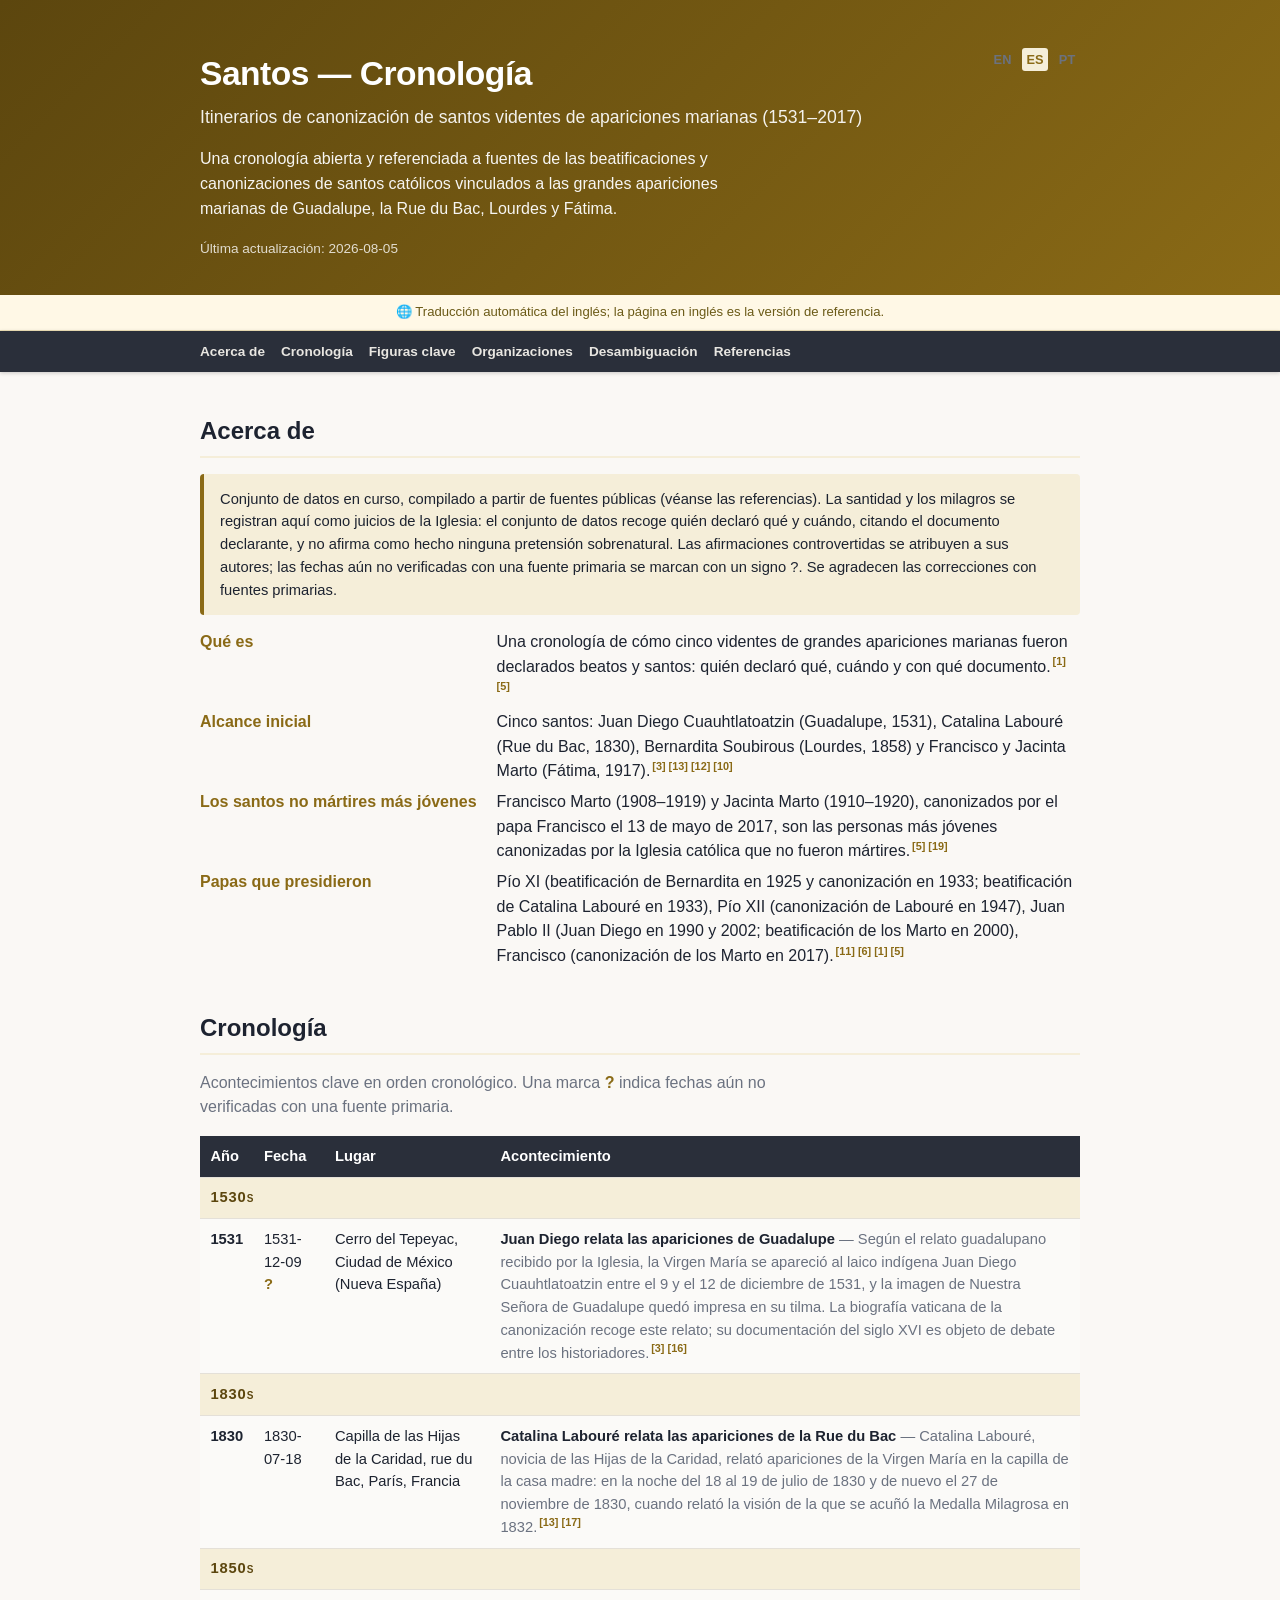
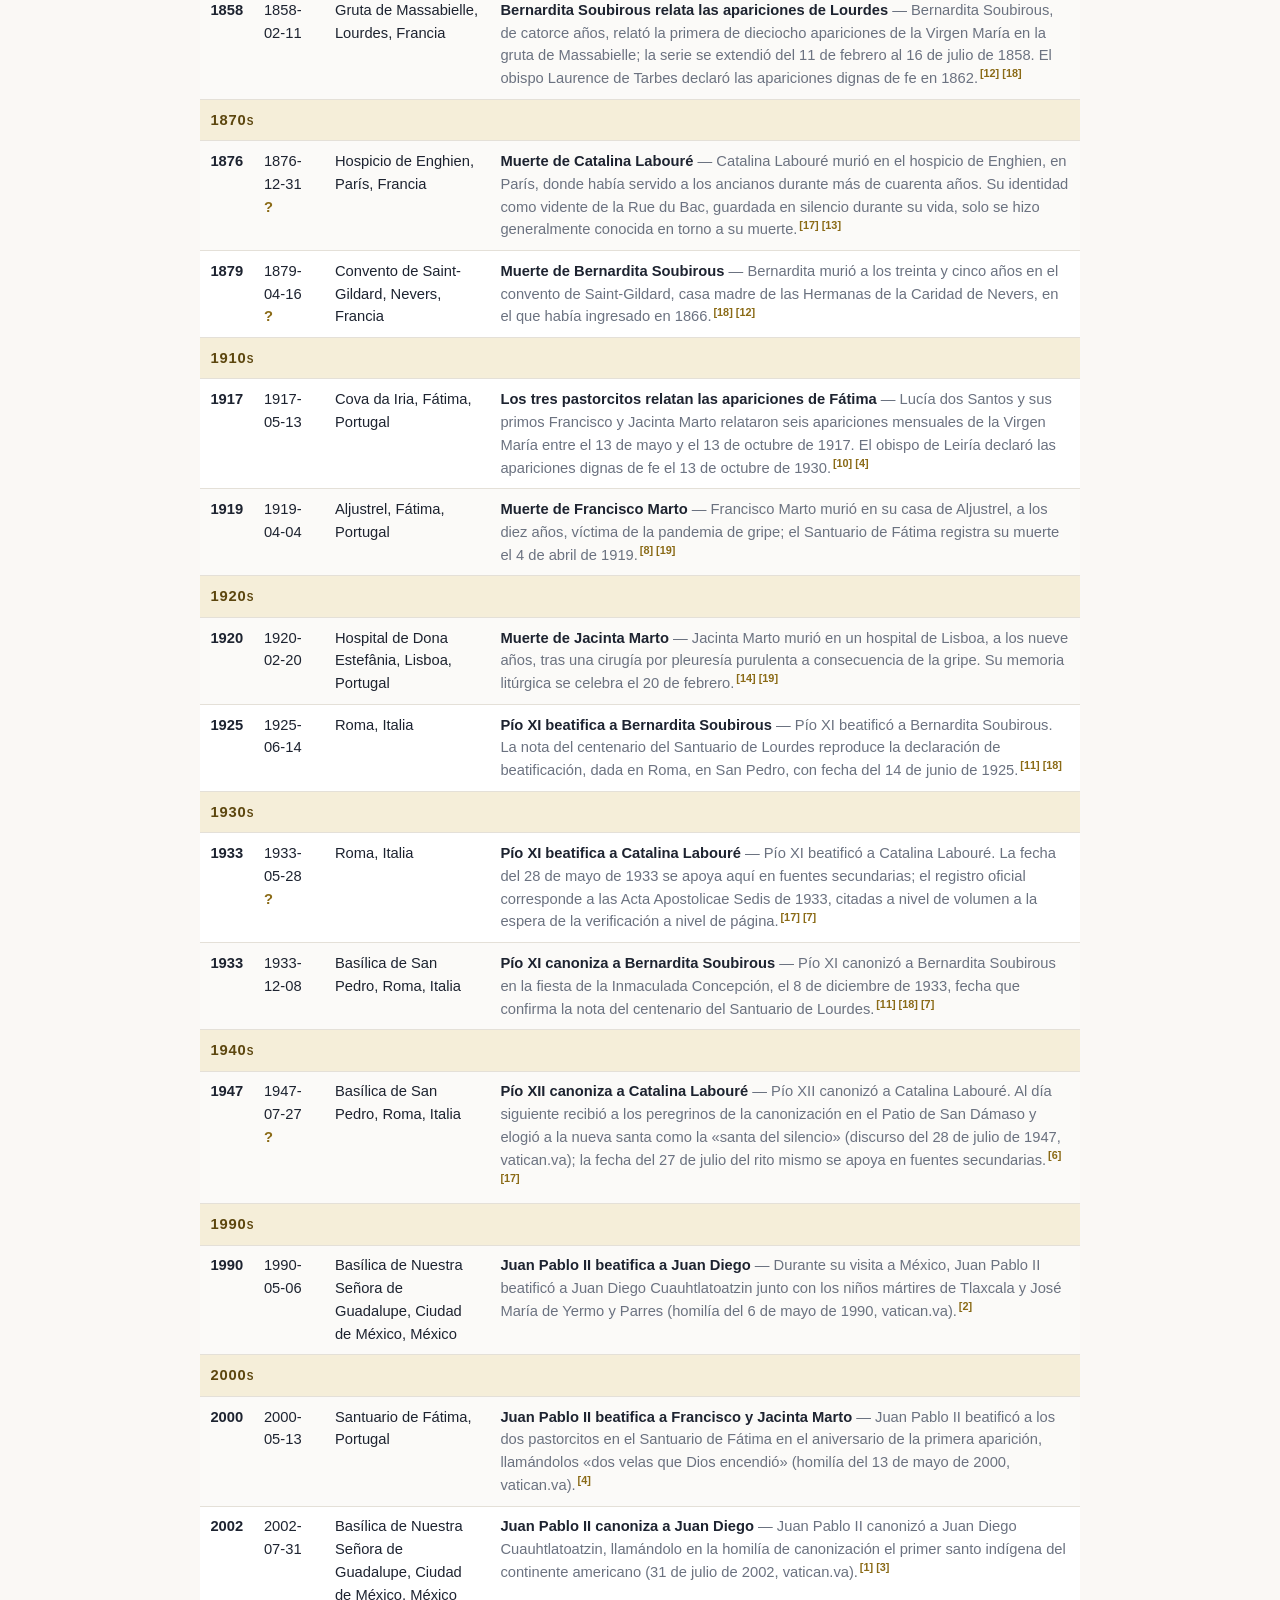
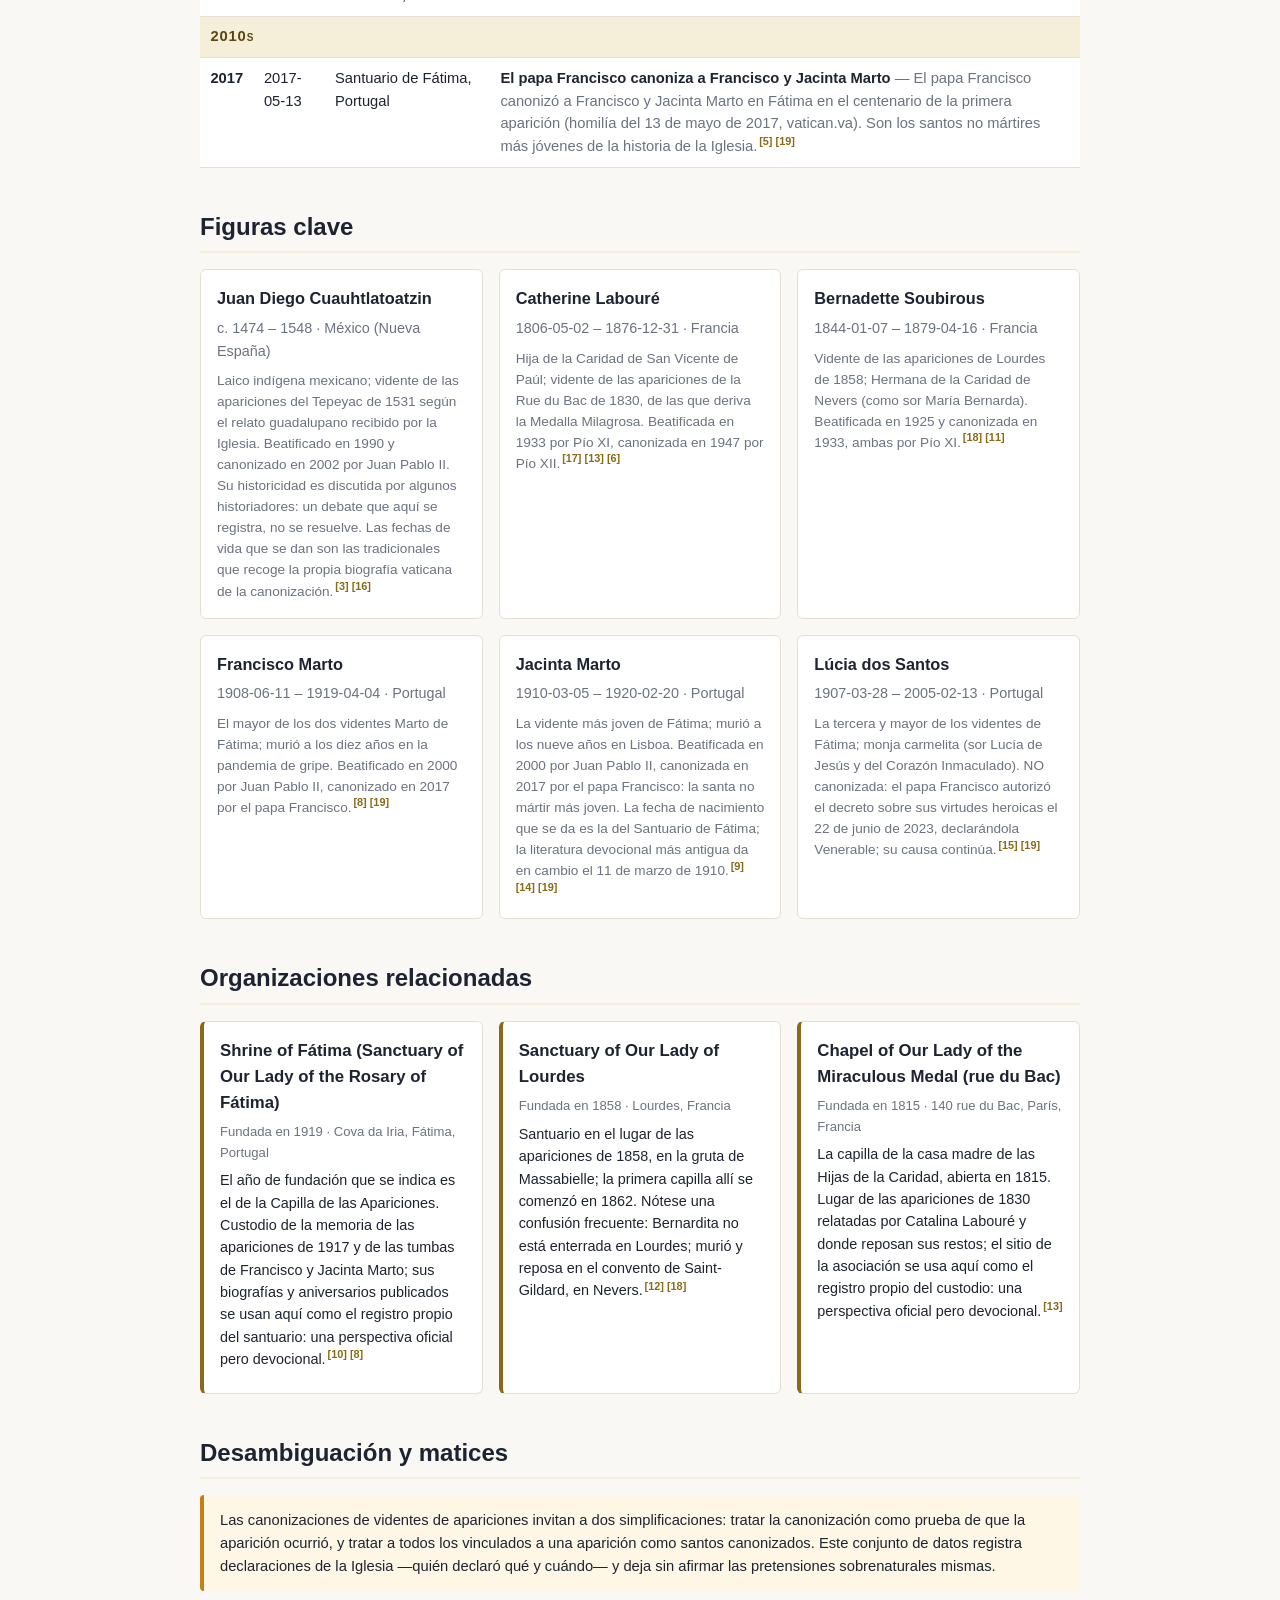
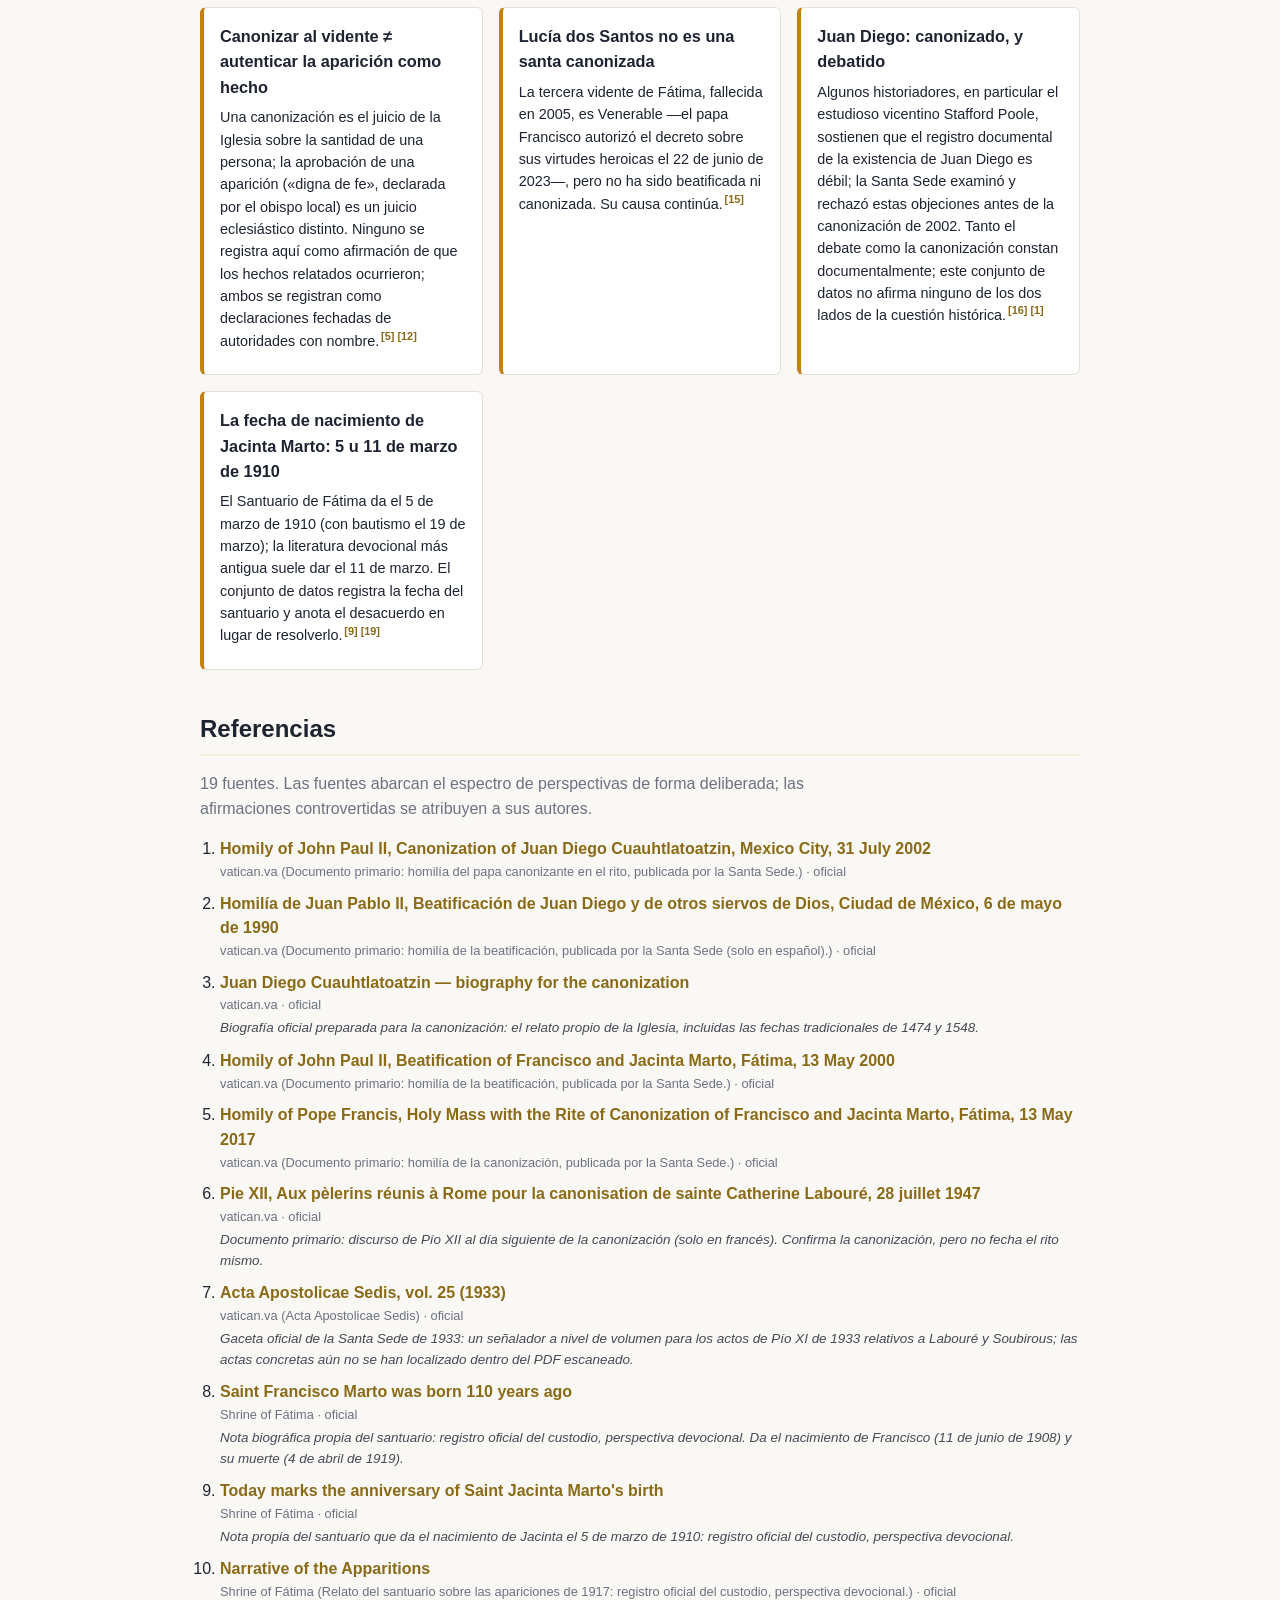
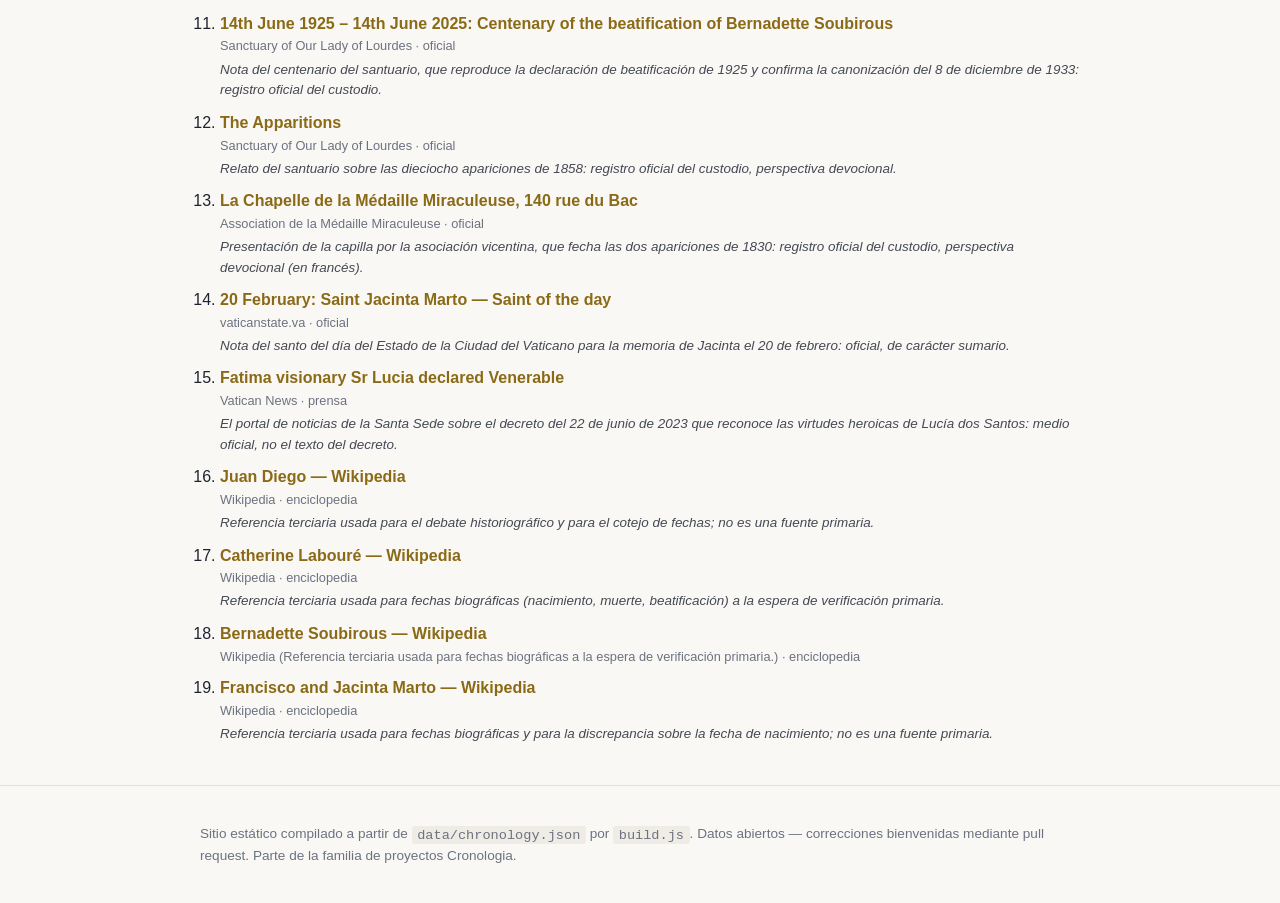
==== docs/es/index.html @ 9426dd0f "Bootstrap: canonization chronology of Marian-apparition seer saints Initial commit of cronologia/san" ====
<!DOCTYPE html>
<html lang="es">
<head>
  <meta charset="utf-8">
  <meta name="viewport" content="width=device-width, initial-scale=1">
  <title>Santos — Cronología</title>
  <meta name="description" content="Una cronología abierta y referenciada a fuentes de las beatificaciones y canonizaciones de santos católicos vinculados a las grandes apariciones marianas de Guadalupe, la Rue du Bac, Lourdes y Fátima.">
  <!-- Google tag (gtag.js) -->
  <script async src="https://www.googletagmanager.com/gtag/js?id=G-R9LV1QZHVE"></script>
  <script>
    window.dataLayer = window.dataLayer || [];
    function gtag(){dataLayer.push(arguments);}
    gtag('js', new Date());
    gtag('config', 'G-R9LV1QZHVE');
  </script>
  <link rel="stylesheet" href="../styles.css">
  <link rel="canonical" href="https://cronologia.github.io/santos/es/">
  <link rel="alternate" hreflang="en" href="https://cronologia.github.io/santos/en/">
  <link rel="alternate" hreflang="es" href="https://cronologia.github.io/santos/es/">
  <link rel="alternate" hreflang="pt" href="https://cronologia.github.io/santos/pt/">
  <link rel="alternate" hreflang="x-default" href="https://cronologia.github.io/santos/">
  <meta property="og:type" content="website">
  <meta property="og:site_name" content="Santos — Cronología">
  <meta property="og:locale" content="es_ES">
  <meta property="og:title" content="Santos — Cronología">
  <meta property="og:description" content="Una cronología abierta y referenciada a fuentes de las beatificaciones y canonizaciones de santos católicos vinculados a las grandes apariciones marianas de Guadalupe, la Rue du Bac, Lourdes y Fátima.">
  <meta property="og:url" content="https://cronologia.github.io/santos/es/">
  <meta name="twitter:card" content="summary">
  <meta name="twitter:title" content="Santos — Cronología">
  <meta name="twitter:description" content="Una cronología abierta y referenciada a fuentes de las beatificaciones y canonizaciones de santos católicos vinculados a las grandes apariciones marianas de Guadalupe, la Rue du Bac, Lourdes y Fátima.">
  <script type="application/ld+json">
  {
    "@context": "https://schema.org",
    "@type": "WebSite",
    "name": "Santos — Cronología",
    "description": "Una cronología abierta y referenciada a fuentes de las beatificaciones y canonizaciones de santos católicos vinculados a las grandes apariciones marianas de Guadalupe, la Rue du Bac, Lourdes y Fátima.",
    "url": "https://cronologia.github.io/santos/es/",
    "inLanguage": "es"
  }
  </script>
</head>
<body>
  <header class="site-header">
    <div class="wrap">
      <nav class="lang-switch" aria-label="Idioma"><a href="../en/" hreflang="en">EN</a><span class="lang-current" aria-current="true">ES</span><a href="../pt/" hreflang="pt">PT</a></nav>
      <h1>Santos — Cronología</h1>
      <p class="subtitle">Itinerarios de canonización de santos videntes de apariciones marianas (1531–2017)</p>
      <p class="lead">Una cronología abierta y referenciada a fuentes de las beatificaciones y canonizaciones de santos católicos vinculados a las grandes apariciones marianas de Guadalupe, la Rue du Bac, Lourdes y Fátima.</p>
      <p class="updated">Última actualización: 2026-08-05</p>
    </div>
  </header>
  <div class="i18n-disclaimer" role="note">🌐 Traducción automática del inglés; la página en inglés es la versión de referencia.</div>

  <nav class="site-nav">
    <div class="wrap">
      <a href="#about">Acerca de</a>
      <a href="#chronology">Cronología</a>
      <a href="#figures">Figuras clave</a>
      <a href="#organizations">Organizaciones</a>
      <a href="#disambiguation">Desambiguación</a>
      <a href="#references">Referencias</a>
    </div>
  </nav>

  <main class="wrap">
    <section id="about">
      <h2>Acerca de</h2>
      <p class="notice">Conjunto de datos en curso, compilado a partir de fuentes públicas (véanse las referencias). La santidad y los milagros se registran aquí como juicios de la Iglesia: el conjunto de datos recoge quién declaró qué y cuándo, citando el documento declarante, y no afirma como hecho ninguna pretensión sobrenatural. Las afirmaciones controvertidas se atribuyen a sus autores; las fechas aún no verificadas con una fuente primaria se marcan con un signo ?. Se agradecen las correcciones con fuentes primarias.</p>
      <dl class="facts">
        <dt>Qué es</dt>
        <dd>Una cronología de cómo cinco videntes de grandes apariciones marianas fueron declarados beatos y santos: quién declaró qué, cuándo y con qué documento.<sup class="cite"><a href="#ref-1" title="Reference 1">[1]</a> <a href="#ref-5" title="Reference 5">[5]</a></sup></dd>
        <dt>Alcance inicial</dt>
        <dd>Cinco santos: Juan Diego Cuauhtlatoatzin (Guadalupe, 1531), Catalina Labouré (Rue du Bac, 1830), Bernardita Soubirous (Lourdes, 1858) y Francisco y Jacinta Marto (Fátima, 1917).<sup class="cite"><a href="#ref-3" title="Reference 3">[3]</a> <a href="#ref-13" title="Reference 13">[13]</a> <a href="#ref-12" title="Reference 12">[12]</a> <a href="#ref-10" title="Reference 10">[10]</a></sup></dd>
        <dt>Los santos no mártires más jóvenes</dt>
        <dd>Francisco Marto (1908–1919) y Jacinta Marto (1910–1920), canonizados por el papa Francisco el 13 de mayo de 2017, son las personas más jóvenes canonizadas por la Iglesia católica que no fueron mártires.<sup class="cite"><a href="#ref-5" title="Reference 5">[5]</a> <a href="#ref-19" title="Reference 19">[19]</a></sup></dd>
        <dt>Papas que presidieron</dt>
        <dd>Pío XI (beatificación de Bernardita en 1925 y canonización en 1933; beatificación de Catalina Labouré en 1933), Pío XII (canonización de Labouré en 1947), Juan Pablo II (Juan Diego en 1990 y 2002; beatificación de los Marto en 2000), Francisco (canonización de los Marto en 2017).<sup class="cite"><a href="#ref-11" title="Reference 11">[11]</a> <a href="#ref-6" title="Reference 6">[6]</a> <a href="#ref-1" title="Reference 1">[1]</a> <a href="#ref-5" title="Reference 5">[5]</a></sup></dd>
      </dl>
    </section>

    <section id="chronology">
      <h2>Cronología</h2>
      <p class="section-intro">Acontecimientos clave en orden cronológico. Una marca <span class="flag">?</span> indica
      fechas aún no verificadas con una fuente primaria.</p>
      <div class="table-scroll">
      <table class="meetings">
        <thead>
          <tr><th>Año</th><th>Fecha</th><th>Lugar</th><th>Acontecimiento</th></tr>
        </thead>
        <tbody>
        <tr class="decade-row" id="decade-1530"><th colspan="4">1530s</th></tr>
        <tr>
          <td class="year">1531</td>
          <td>1531-12-09 <span class="flag" title="Fecha aún no verificada con una fuente primaria">?</span></td>
          <td>Cerro del Tepeyac, Ciudad de México (Nueva España)</td>
          <td><strong>Juan Diego relata las apariciones de Guadalupe</strong> <span class="muted">— Según el relato guadalupano recibido por la Iglesia, la Virgen María se apareció al laico indígena Juan Diego Cuauhtlatoatzin entre el 9 y el 12 de diciembre de 1531, y la imagen de Nuestra Señora de Guadalupe quedó impresa en su tilma. La biografía vaticana de la canonización recoge este relato; su documentación del siglo XVI es objeto de debate entre los historiadores.</span><sup class="cite"><a href="#ref-3" title="Reference 3">[3]</a> <a href="#ref-16" title="Reference 16">[16]</a></sup></td>
        </tr>
        <tr class="decade-row" id="decade-1830"><th colspan="4">1830s</th></tr>
        <tr>
          <td class="year">1830</td>
          <td>1830-07-18</td>
          <td>Capilla de las Hijas de la Caridad, rue du Bac, París, Francia</td>
          <td><strong>Catalina Labouré relata las apariciones de la Rue du Bac</strong> <span class="muted">— Catalina Labouré, novicia de las Hijas de la Caridad, relató apariciones de la Virgen María en la capilla de la casa madre: en la noche del 18 al 19 de julio de 1830 y de nuevo el 27 de noviembre de 1830, cuando relató la visión de la que se acuñó la Medalla Milagrosa en 1832.</span><sup class="cite"><a href="#ref-13" title="Reference 13">[13]</a> <a href="#ref-17" title="Reference 17">[17]</a></sup></td>
        </tr>
        <tr class="decade-row" id="decade-1850"><th colspan="4">1850s</th></tr>
        <tr>
          <td class="year">1858</td>
          <td>1858-02-11</td>
          <td>Gruta de Massabielle, Lourdes, Francia</td>
          <td><strong>Bernardita Soubirous relata las apariciones de Lourdes</strong> <span class="muted">— Bernardita Soubirous, de catorce años, relató la primera de dieciocho apariciones de la Virgen María en la gruta de Massabielle; la serie se extendió del 11 de febrero al 16 de julio de 1858. El obispo Laurence de Tarbes declaró las apariciones dignas de fe en 1862.</span><sup class="cite"><a href="#ref-12" title="Reference 12">[12]</a> <a href="#ref-18" title="Reference 18">[18]</a></sup></td>
        </tr>
        <tr class="decade-row" id="decade-1870"><th colspan="4">1870s</th></tr>
        <tr>
          <td class="year">1876</td>
          <td>1876-12-31 <span class="flag" title="Fecha aún no verificada con una fuente primaria">?</span></td>
          <td>Hospicio de Enghien, París, Francia</td>
          <td><strong>Muerte de Catalina Labouré</strong> <span class="muted">— Catalina Labouré murió en el hospicio de Enghien, en París, donde había servido a los ancianos durante más de cuarenta años. Su identidad como vidente de la Rue du Bac, guardada en silencio durante su vida, solo se hizo generalmente conocida en torno a su muerte.</span><sup class="cite"><a href="#ref-17" title="Reference 17">[17]</a> <a href="#ref-13" title="Reference 13">[13]</a></sup></td>
        </tr>
        <tr>
          <td class="year">1879</td>
          <td>1879-04-16 <span class="flag" title="Fecha aún no verificada con una fuente primaria">?</span></td>
          <td>Convento de Saint-Gildard, Nevers, Francia</td>
          <td><strong>Muerte de Bernardita Soubirous</strong> <span class="muted">— Bernardita murió a los treinta y cinco años en el convento de Saint-Gildard, casa madre de las Hermanas de la Caridad de Nevers, en el que había ingresado en 1866.</span><sup class="cite"><a href="#ref-18" title="Reference 18">[18]</a> <a href="#ref-12" title="Reference 12">[12]</a></sup></td>
        </tr>
        <tr class="decade-row" id="decade-1910"><th colspan="4">1910s</th></tr>
        <tr>
          <td class="year">1917</td>
          <td>1917-05-13</td>
          <td>Cova da Iria, Fátima, Portugal</td>
          <td><strong>Los tres pastorcitos relatan las apariciones de Fátima</strong> <span class="muted">— Lucía dos Santos y sus primos Francisco y Jacinta Marto relataron seis apariciones mensuales de la Virgen María entre el 13 de mayo y el 13 de octubre de 1917. El obispo de Leiría declaró las apariciones dignas de fe el 13 de octubre de 1930.</span><sup class="cite"><a href="#ref-10" title="Reference 10">[10]</a> <a href="#ref-4" title="Reference 4">[4]</a></sup></td>
        </tr>
        <tr>
          <td class="year">1919</td>
          <td>1919-04-04</td>
          <td>Aljustrel, Fátima, Portugal</td>
          <td><strong>Muerte de Francisco Marto</strong> <span class="muted">— Francisco Marto murió en su casa de Aljustrel, a los diez años, víctima de la pandemia de gripe; el Santuario de Fátima registra su muerte el 4 de abril de 1919.</span><sup class="cite"><a href="#ref-8" title="Reference 8">[8]</a> <a href="#ref-19" title="Reference 19">[19]</a></sup></td>
        </tr>
        <tr class="decade-row" id="decade-1920"><th colspan="4">1920s</th></tr>
        <tr>
          <td class="year">1920</td>
          <td>1920-02-20</td>
          <td>Hospital de Dona Estefânia, Lisboa, Portugal</td>
          <td><strong>Muerte de Jacinta Marto</strong> <span class="muted">— Jacinta Marto murió en un hospital de Lisboa, a los nueve años, tras una cirugía por pleuresía purulenta a consecuencia de la gripe. Su memoria litúrgica se celebra el 20 de febrero.</span><sup class="cite"><a href="#ref-14" title="Reference 14">[14]</a> <a href="#ref-19" title="Reference 19">[19]</a></sup></td>
        </tr>
        <tr>
          <td class="year">1925</td>
          <td>1925-06-14</td>
          <td>Roma, Italia</td>
          <td><strong>Pío XI beatifica a Bernardita Soubirous</strong> <span class="muted">— Pío XI beatificó a Bernardita Soubirous. La nota del centenario del Santuario de Lourdes reproduce la declaración de beatificación, dada en Roma, en San Pedro, con fecha del 14 de junio de 1925.</span><sup class="cite"><a href="#ref-11" title="Reference 11">[11]</a> <a href="#ref-18" title="Reference 18">[18]</a></sup></td>
        </tr>
        <tr class="decade-row" id="decade-1930"><th colspan="4">1930s</th></tr>
        <tr>
          <td class="year">1933</td>
          <td>1933-05-28 <span class="flag" title="Fecha aún no verificada con una fuente primaria">?</span></td>
          <td>Roma, Italia</td>
          <td><strong>Pío XI beatifica a Catalina Labouré</strong> <span class="muted">— Pío XI beatificó a Catalina Labouré. La fecha del 28 de mayo de 1933 se apoya aquí en fuentes secundarias; el registro oficial corresponde a las Acta Apostolicae Sedis de 1933, citadas a nivel de volumen a la espera de la verificación a nivel de página.</span><sup class="cite"><a href="#ref-17" title="Reference 17">[17]</a> <a href="#ref-7" title="Reference 7">[7]</a></sup></td>
        </tr>
        <tr>
          <td class="year">1933</td>
          <td>1933-12-08</td>
          <td>Basílica de San Pedro, Roma, Italia</td>
          <td><strong>Pío XI canoniza a Bernardita Soubirous</strong> <span class="muted">— Pío XI canonizó a Bernardita Soubirous en la fiesta de la Inmaculada Concepción, el 8 de diciembre de 1933, fecha que confirma la nota del centenario del Santuario de Lourdes.</span><sup class="cite"><a href="#ref-11" title="Reference 11">[11]</a> <a href="#ref-18" title="Reference 18">[18]</a> <a href="#ref-7" title="Reference 7">[7]</a></sup></td>
        </tr>
        <tr class="decade-row" id="decade-1940"><th colspan="4">1940s</th></tr>
        <tr>
          <td class="year">1947</td>
          <td>1947-07-27 <span class="flag" title="Fecha aún no verificada con una fuente primaria">?</span></td>
          <td>Basílica de San Pedro, Roma, Italia</td>
          <td><strong>Pío XII canoniza a Catalina Labouré</strong> <span class="muted">— Pío XII canonizó a Catalina Labouré. Al día siguiente recibió a los peregrinos de la canonización en el Patio de San Dámaso y elogió a la nueva santa como la «santa del silencio» (discurso del 28 de julio de 1947, vatican.va); la fecha del 27 de julio del rito mismo se apoya en fuentes secundarias.</span><sup class="cite"><a href="#ref-6" title="Reference 6">[6]</a> <a href="#ref-17" title="Reference 17">[17]</a></sup></td>
        </tr>
        <tr class="decade-row" id="decade-1990"><th colspan="4">1990s</th></tr>
        <tr>
          <td class="year">1990</td>
          <td>1990-05-06</td>
          <td>Basílica de Nuestra Señora de Guadalupe, Ciudad de México, México</td>
          <td><strong>Juan Pablo II beatifica a Juan Diego</strong> <span class="muted">— Durante su visita a México, Juan Pablo II beatificó a Juan Diego Cuauhtlatoatzin junto con los niños mártires de Tlaxcala y José María de Yermo y Parres (homilía del 6 de mayo de 1990, vatican.va).</span><sup class="cite"><a href="#ref-2" title="Reference 2">[2]</a></sup></td>
        </tr>
        <tr class="decade-row" id="decade-2000"><th colspan="4">2000s</th></tr>
        <tr>
          <td class="year">2000</td>
          <td>2000-05-13</td>
          <td>Santuario de Fátima, Portugal</td>
          <td><strong>Juan Pablo II beatifica a Francisco y Jacinta Marto</strong> <span class="muted">— Juan Pablo II beatificó a los dos pastorcitos en el Santuario de Fátima en el aniversario de la primera aparición, llamándolos «dos velas que Dios encendió» (homilía del 13 de mayo de 2000, vatican.va).</span><sup class="cite"><a href="#ref-4" title="Reference 4">[4]</a></sup></td>
        </tr>
        <tr>
          <td class="year">2002</td>
          <td>2002-07-31</td>
          <td>Basílica de Nuestra Señora de Guadalupe, Ciudad de México, México</td>
          <td><strong>Juan Pablo II canoniza a Juan Diego</strong> <span class="muted">— Juan Pablo II canonizó a Juan Diego Cuauhtlatoatzin, llamándolo en la homilía de canonización el primer santo indígena del continente americano (31 de julio de 2002, vatican.va).</span><sup class="cite"><a href="#ref-1" title="Reference 1">[1]</a> <a href="#ref-3" title="Reference 3">[3]</a></sup></td>
        </tr>
        <tr class="decade-row" id="decade-2010"><th colspan="4">2010s</th></tr>
        <tr>
          <td class="year">2017</td>
          <td>2017-05-13</td>
          <td>Santuario de Fátima, Portugal</td>
          <td><strong>El papa Francisco canoniza a Francisco y Jacinta Marto</strong> <span class="muted">— El papa Francisco canonizó a Francisco y Jacinta Marto en Fátima en el centenario de la primera aparición (homilía del 13 de mayo de 2017, vatican.va). Son los santos no mártires más jóvenes de la historia de la Iglesia.</span><sup class="cite"><a href="#ref-5" title="Reference 5">[5]</a> <a href="#ref-19" title="Reference 19">[19]</a></sup></td>
        </tr>
        </tbody>
      </table>
      </div>
    </section>

    <section id="figures">
      <h2>Figuras clave</h2>
      <div class="party-grid">
      <div class="party-card">
        <h3>Juan Diego Cuauhtlatoatzin</h3>
        <p class="country">c. 1474 – 1548 · México (Nueva España)</p>
        <p class="figures">Laico indígena mexicano; vidente de las apariciones del Tepeyac de 1531 según el relato guadalupano recibido por la Iglesia. Beatificado en 1990 y canonizado en 2002 por Juan Pablo II. Su historicidad es discutida por algunos historiadores: un debate que aquí se registra, no se resuelve. Las fechas de vida que se dan son las tradicionales que recoge la propia biografía vaticana de la canonización.<sup class="cite"><a href="#ref-3" title="Reference 3">[3]</a> <a href="#ref-16" title="Reference 16">[16]</a></sup></p>
        
      </div>
      <div class="party-card">
        <h3>Catherine Labouré</h3>
        <p class="country">1806-05-02 – 1876-12-31 · Francia</p>
        <p class="figures">Hija de la Caridad de San Vicente de Paúl; vidente de las apariciones de la Rue du Bac de 1830, de las que deriva la Medalla Milagrosa. Beatificada en 1933 por Pío XI, canonizada en 1947 por Pío XII.<sup class="cite"><a href="#ref-17" title="Reference 17">[17]</a> <a href="#ref-13" title="Reference 13">[13]</a> <a href="#ref-6" title="Reference 6">[6]</a></sup></p>
        
      </div>
      <div class="party-card">
        <h3>Bernadette Soubirous</h3>
        <p class="country">1844-01-07 – 1879-04-16 · Francia</p>
        <p class="figures">Vidente de las apariciones de Lourdes de 1858; Hermana de la Caridad de Nevers (como sor María Bernarda). Beatificada en 1925 y canonizada en 1933, ambas por Pío XI.<sup class="cite"><a href="#ref-18" title="Reference 18">[18]</a> <a href="#ref-11" title="Reference 11">[11]</a></sup></p>
        
      </div>
      <div class="party-card">
        <h3>Francisco Marto</h3>
        <p class="country">1908-06-11 – 1919-04-04 · Portugal</p>
        <p class="figures">El mayor de los dos videntes Marto de Fátima; murió a los diez años en la pandemia de gripe. Beatificado en 2000 por Juan Pablo II, canonizado en 2017 por el papa Francisco.<sup class="cite"><a href="#ref-8" title="Reference 8">[8]</a> <a href="#ref-19" title="Reference 19">[19]</a></sup></p>
        
      </div>
      <div class="party-card">
        <h3>Jacinta Marto</h3>
        <p class="country">1910-03-05 – 1920-02-20 · Portugal</p>
        <p class="figures">La vidente más joven de Fátima; murió a los nueve años en Lisboa. Beatificada en 2000 por Juan Pablo II, canonizada en 2017 por el papa Francisco: la santa no mártir más joven. La fecha de nacimiento que se da es la del Santuario de Fátima; la literatura devocional más antigua da en cambio el 11 de marzo de 1910.<sup class="cite"><a href="#ref-9" title="Reference 9">[9]</a> <a href="#ref-14" title="Reference 14">[14]</a> <a href="#ref-19" title="Reference 19">[19]</a></sup></p>
        
      </div>
      <div class="party-card">
        <h3>Lúcia dos Santos</h3>
        <p class="country">1907-03-28 – 2005-02-13 · Portugal</p>
        <p class="figures">La tercera y mayor de los videntes de Fátima; monja carmelita (sor Lucía de Jesús y del Corazón Inmaculado). NO canonizada: el papa Francisco autorizó el decreto sobre sus virtudes heroicas el 22 de junio de 2023, declarándola Venerable; su causa continúa.<sup class="cite"><a href="#ref-15" title="Reference 15">[15]</a> <a href="#ref-19" title="Reference 19">[19]</a></sup></p>
        
      </div>
      </div>
    </section>

    <section id="organizations">
      <h2>Organizaciones relacionadas</h2>
      <div class="party-grid">
      <div class="related-card">
        <h3>Shrine of Fátima (Sanctuary of Our Lady of the Rosary of Fátima)</h3>
        <p class="related-meta">Fundada en 1919 · Cova da Iria, Fátima, Portugal</p>
        <p>El año de fundación que se indica es el de la Capilla de las Apariciones. Custodio de la memoria de las apariciones de 1917 y de las tumbas de Francisco y Jacinta Marto; sus biografías y aniversarios publicados se usan aquí como el registro propio del santuario: una perspectiva oficial pero devocional.<sup class="cite"><a href="#ref-10" title="Reference 10">[10]</a> <a href="#ref-8" title="Reference 8">[8]</a></sup></p>
        
        
      </div>
      <div class="related-card">
        <h3>Sanctuary of Our Lady of Lourdes</h3>
        <p class="related-meta">Fundada en 1858 · Lourdes, Francia</p>
        <p>Santuario en el lugar de las apariciones de 1858, en la gruta de Massabielle; la primera capilla allí se comenzó en 1862. Nótese una confusión frecuente: Bernardita no está enterrada en Lourdes; murió y reposa en el convento de Saint-Gildard, en Nevers.<sup class="cite"><a href="#ref-12" title="Reference 12">[12]</a> <a href="#ref-18" title="Reference 18">[18]</a></sup></p>
        
        
      </div>
      <div class="related-card">
        <h3>Chapel of Our Lady of the Miraculous Medal (rue du Bac)</h3>
        <p class="related-meta">Fundada en 1815 · 140 rue du Bac, París, Francia</p>
        <p>La capilla de la casa madre de las Hijas de la Caridad, abierta en 1815. Lugar de las apariciones de 1830 relatadas por Catalina Labouré y donde reposan sus restos; el sitio de la asociación se usa aquí como el registro propio del custodio: una perspectiva oficial pero devocional.<sup class="cite"><a href="#ref-13" title="Reference 13">[13]</a></sup></p>
        
        
      </div>
      </div>
    </section>

    <section id="disambiguation">
      <h2>Desambiguación y matices</h2>
      <p class="notice notice-attribution">Las canonizaciones de videntes de apariciones invitan a dos simplificaciones: tratar la canonización como prueba de que la aparición ocurrió, y tratar a todos los vinculados a una aparición como santos canonizados. Este conjunto de datos registra declaraciones de la Iglesia —quién declaró qué y cuándo— y deja sin afirmar las pretensiones sobrenaturales mismas.</p>
      <div class="party-grid">
      <div class="cp-card">
        <h3>Canonizar al vidente ≠ autenticar la aparición como hecho</h3>
        <p>Una canonización es el juicio de la Iglesia sobre la santidad de una persona; la aprobación de una aparición («digna de fe», declarada por el obispo local) es un juicio eclesiástico distinto. Ninguno se registra aquí como afirmación de que los hechos relatados ocurrieron; ambos se registran como declaraciones fechadas de autoridades con nombre.<sup class="cite"><a href="#ref-5" title="Reference 5">[5]</a> <a href="#ref-12" title="Reference 12">[12]</a></sup></p>
      </div>
      <div class="cp-card">
        <h3>Lucía dos Santos no es una santa canonizada</h3>
        <p>La tercera vidente de Fátima, fallecida en 2005, es Venerable —el papa Francisco autorizó el decreto sobre sus virtudes heroicas el 22 de junio de 2023—, pero no ha sido beatificada ni canonizada. Su causa continúa.<sup class="cite"><a href="#ref-15" title="Reference 15">[15]</a></sup></p>
      </div>
      <div class="cp-card">
        <h3>Juan Diego: canonizado, y debatido</h3>
        <p>Algunos historiadores, en particular el estudioso vicentino Stafford Poole, sostienen que el registro documental de la existencia de Juan Diego es débil; la Santa Sede examinó y rechazó estas objeciones antes de la canonización de 2002. Tanto el debate como la canonización constan documentalmente; este conjunto de datos no afirma ninguno de los dos lados de la cuestión histórica.<sup class="cite"><a href="#ref-16" title="Reference 16">[16]</a> <a href="#ref-1" title="Reference 1">[1]</a></sup></p>
      </div>
      <div class="cp-card">
        <h3>La fecha de nacimiento de Jacinta Marto: 5 u 11 de marzo de 1910</h3>
        <p>El Santuario de Fátima da el 5 de marzo de 1910 (con bautismo el 19 de marzo); la literatura devocional más antigua suele dar el 11 de marzo. El conjunto de datos registra la fecha del santuario y anota el desacuerdo en lugar de resolverlo.<sup class="cite"><a href="#ref-9" title="Reference 9">[9]</a> <a href="#ref-19" title="Reference 19">[19]</a></sup></p>
      </div>
      </div>
    </section>

    <section id="references">
      <h2>Referencias</h2>
      <p class="section-intro">19 fuentes. Las fuentes abarcan el
      espectro de perspectivas de forma deliberada; las afirmaciones controvertidas se atribuyen a sus autores.</p>
      <ol class="references">
        <li id="ref-1">
          <a href="https://www.vatican.va/content/john-paul-ii/en/homilies/2002/documents/hf_jp-ii_hom_20020731_canonization-mexico.html" rel="noopener noreferrer" target="_blank">Homily of John Paul II, Canonization of Juan Diego Cuauhtlatoatzin, Mexico City, 31 July 2002</a>
          <span class="ref-meta">vatican.va (Documento primario: homilía del papa canonizante en el rito, publicada por la Santa Sede.) · oficial</span>
        </li>
        <li id="ref-2">
          <a href="https://www.vatican.va/content/john-paul-ii/es/homilies/1990/documents/hf_jp-ii_hom_19900506_citta-del-messico.html" rel="noopener noreferrer" target="_blank">Homilía de Juan Pablo II, Beatificación de Juan Diego y de otros siervos de Dios, Ciudad de México, 6 de mayo de 1990</a>
          <span class="ref-meta">vatican.va (Documento primario: homilía de la beatificación, publicada por la Santa Sede (solo en español).) · oficial</span>
        </li>
        <li id="ref-3">
          <a href="https://www.vatican.va/news_services/liturgy/saints/ns_lit_doc_20020731_juan-diego_en.html" rel="noopener noreferrer" target="_blank">Juan Diego Cuauhtlatoatzin — biography for the canonization</a>
          <span class="ref-meta">vatican.va · oficial</span>
          <span class="ref-note">Biografía oficial preparada para la canonización: el relato propio de la Iglesia, incluidas las fechas tradicionales de 1474 y 1548.</span>
        </li>
        <li id="ref-4">
          <a href="https://www.vatican.va/content/john-paul-ii/en/homilies/2000/documents/hf_jp-ii_hom_20000513_beatification-fatima.html" rel="noopener noreferrer" target="_blank">Homily of John Paul II, Beatification of Francisco and Jacinta Marto, Fátima, 13 May 2000</a>
          <span class="ref-meta">vatican.va (Documento primario: homilía de la beatificación, publicada por la Santa Sede.) · oficial</span>
        </li>
        <li id="ref-5">
          <a href="https://www.vatican.va/content/francesco/en/homilies/2017/documents/papa-francesco_20170513_omelia-pellegrinaggio-fatima.html" rel="noopener noreferrer" target="_blank">Homily of Pope Francis, Holy Mass with the Rite of Canonization of Francisco and Jacinta Marto, Fátima, 13 May 2017</a>
          <span class="ref-meta">vatican.va (Documento primario: homilía de la canonización, publicada por la Santa Sede.) · oficial</span>
        </li>
        <li id="ref-6">
          <a href="https://www.vatican.va/content/pius-xii/fr/speeches/1947/documents/hf_p-xii_spe_19470728_beata-caterina-laboure.html" rel="noopener noreferrer" target="_blank">Pie XII, Aux pèlerins réunis à Rome pour la canonisation de sainte Catherine Labouré, 28 juillet 1947</a>
          <span class="ref-meta">vatican.va · oficial</span>
          <span class="ref-note">Documento primario: discurso de Pío XII al día siguiente de la canonización (solo en francés). Confirma la canonización, pero no fecha el rito mismo.</span>
        </li>
        <li id="ref-7">
          <a href="https://www.vatican.va/archive/aas/documents/AAS-25-1933-ocr.pdf" rel="noopener noreferrer" target="_blank">Acta Apostolicae Sedis, vol. 25 (1933)</a>
          <span class="ref-meta">vatican.va (Acta Apostolicae Sedis) · oficial</span>
          <span class="ref-note">Gaceta oficial de la Santa Sede de 1933: un señalador a nivel de volumen para los actos de Pío XI de 1933 relativos a Labouré y Soubirous; las actas concretas aún no se han localizado dentro del PDF escaneado.</span>
        </li>
        <li id="ref-8">
          <a href="https://www.fatima.pt/en/news/saint-francisco-marto-was-born-110-years-ago" rel="noopener noreferrer" target="_blank">Saint Francisco Marto was born 110 years ago</a>
          <span class="ref-meta">Shrine of Fátima · oficial</span>
          <span class="ref-note">Nota biográfica propia del santuario: registro oficial del custodio, perspectiva devocional. Da el nacimiento de Francisco (11 de junio de 1908) y su muerte (4 de abril de 1919).</span>
        </li>
        <li id="ref-9">
          <a href="https://www.fatima.pt/en/news/today-marks-the-anniversary-of-saint-jacinta-martos-birth" rel="noopener noreferrer" target="_blank">Today marks the anniversary of Saint Jacinta Marto&#39;s birth</a>
          <span class="ref-meta">Shrine of Fátima · oficial</span>
          <span class="ref-note">Nota propia del santuario que da el nacimiento de Jacinta el 5 de marzo de 1910: registro oficial del custodio, perspectiva devocional.</span>
        </li>
        <li id="ref-10">
          <a href="https://www.fatima.pt/en/pages/narrative-of-the-apparitions-" rel="noopener noreferrer" target="_blank">Narrative of the Apparitions</a>
          <span class="ref-meta">Shrine of Fátima (Relato del santuario sobre las apariciones de 1917: registro oficial del custodio, perspectiva devocional.) · oficial</span>
        </li>
        <li id="ref-11">
          <a href="https://www.lourdes-france.com/en/centenary-of-the-beatification-of-bernadette-soubirous/" rel="noopener noreferrer" target="_blank">14th June 1925 – 14th June 2025: Centenary of the beatification of Bernadette Soubirous</a>
          <span class="ref-meta">Sanctuary of Our Lady of Lourdes · oficial</span>
          <span class="ref-note">Nota del centenario del santuario, que reproduce la declaración de beatificación de 1925 y confirma la canonización del 8 de diciembre de 1933: registro oficial del custodio.</span>
        </li>
        <li id="ref-12">
          <a href="https://www.lourdes-france.com/en/the-apparitions/" rel="noopener noreferrer" target="_blank">The Apparitions</a>
          <span class="ref-meta">Sanctuary of Our Lady of Lourdes · oficial</span>
          <span class="ref-note">Relato del santuario sobre las dieciocho apariciones de 1858: registro oficial del custodio, perspectiva devocional.</span>
        </li>
        <li id="ref-13">
          <a href="https://www.medaille-miraculeuse.fr/chapelle-medaille-miraculeuse" rel="noopener noreferrer" target="_blank">La Chapelle de la Médaille Miraculeuse, 140 rue du Bac</a>
          <span class="ref-meta">Association de la Médaille Miraculeuse · oficial</span>
          <span class="ref-note">Presentación de la capilla por la asociación vicentina, que fecha las dos apariciones de 1830: registro oficial del custodio, perspectiva devocional (en francés).</span>
        </li>
        <li id="ref-14">
          <a href="https://www.vaticanstate.va/en/state-and-government/general-informations/saint-of-the-day/3675-20-february-saint-jacinta-marto.html" rel="noopener noreferrer" target="_blank">20 February: Saint Jacinta Marto — Saint of the day</a>
          <span class="ref-meta">vaticanstate.va · oficial</span>
          <span class="ref-note">Nota del santo del día del Estado de la Ciudad del Vaticano para la memoria de Jacinta el 20 de febrero: oficial, de carácter sumario.</span>
        </li>
        <li id="ref-15">
          <a href="https://www.vaticannews.va/en/vatican-city/news/2023-06/fatima-visionary-sr-lucia-declared-venerable.html" rel="noopener noreferrer" target="_blank">Fatima visionary Sr Lucia declared Venerable</a>
          <span class="ref-meta">Vatican News · prensa</span>
          <span class="ref-note">El portal de noticias de la Santa Sede sobre el decreto del 22 de junio de 2023 que reconoce las virtudes heroicas de Lucía dos Santos: medio oficial, no el texto del decreto.</span>
        </li>
        <li id="ref-16">
          <a href="https://en.wikipedia.org/wiki/Juan_Diego" rel="noopener noreferrer" target="_blank">Juan Diego — Wikipedia</a>
          <span class="ref-meta">Wikipedia · enciclopedia</span>
          <span class="ref-note">Referencia terciaria usada para el debate historiográfico y para el cotejo de fechas; no es una fuente primaria.</span>
        </li>
        <li id="ref-17">
          <a href="https://en.wikipedia.org/wiki/Catherine_Labour%C3%A9" rel="noopener noreferrer" target="_blank">Catherine Labouré — Wikipedia</a>
          <span class="ref-meta">Wikipedia · enciclopedia</span>
          <span class="ref-note">Referencia terciaria usada para fechas biográficas (nacimiento, muerte, beatificación) a la espera de verificación primaria.</span>
        </li>
        <li id="ref-18">
          <a href="https://en.wikipedia.org/wiki/Bernadette_Soubirous" rel="noopener noreferrer" target="_blank">Bernadette Soubirous — Wikipedia</a>
          <span class="ref-meta">Wikipedia (Referencia terciaria usada para fechas biográficas a la espera de verificación primaria.) · enciclopedia</span>
        </li>
        <li id="ref-19">
          <a href="https://en.wikipedia.org/wiki/Francisco_and_Jacinta_Marto" rel="noopener noreferrer" target="_blank">Francisco and Jacinta Marto — Wikipedia</a>
          <span class="ref-meta">Wikipedia · enciclopedia</span>
          <span class="ref-note">Referencia terciaria usada para fechas biográficas y para la discrepancia sobre la fecha de nacimiento; no es una fuente primaria.</span>
        </li>
      </ol>
    </section>
  </main>

  <footer class="site-footer">
    <div class="wrap">
      <p>Sitio estático compilado a partir de <code>data/chronology.json</code> por <code>build.js</code>. Datos abiertos — correcciones bienvenidas mediante pull request.
      Parte de la familia de proyectos Cronologia.</p>
    </div>
  </footer>
</body>
</html>
---- docs/styles.css ----
:root {
  --bg: #faf8f5;
  --surface: #ffffff;
  --ink: #1d2330;
  --muted: #6b7280;
  --accent: #8a6a16;
  --accent-dark: #5c460e;
  --accent-soft: #f5eed9;
  --line: #e4e0d8;
  --maxw: 920px;
}

* { box-sizing: border-box; }

html { scroll-behavior: smooth; }

body {
  margin: 0;
  font-family: -apple-system, BlinkMacSystemFont, "Segoe UI", Roboto, Helvetica, Arial, sans-serif;
  color: var(--ink);
  background: var(--bg);
  line-height: 1.55;
}

.wrap { max-width: var(--maxw); margin: 0 auto; padding: 0 1.25rem; }

/* Header */
.site-header {
  background: linear-gradient(135deg, var(--accent-dark), var(--accent));
  color: #fff;
  padding: 3rem 0 2.25rem;
}
.site-header h1 { margin: 0 0 .25rem; font-size: 2.1rem; letter-spacing: -.5px; }
.site-header .subtitle { margin: 0 0 1rem; font-size: 1.1rem; opacity: .92; }
.site-header .lead { margin: 0 0 1rem; max-width: 64ch; opacity: .95; }
.site-header .updated { margin: 0; font-size: .85rem; opacity: .8; }
.viz-chips { display: flex; flex-wrap: wrap; gap: .5rem; margin: .9rem 0 0; }
.viz-chips a { display: inline-block; background: rgba(255,255,255,.14); border: 1px solid rgba(255,255,255,.35); color: #fff; text-decoration: none; font-size: .82rem; font-weight: 600; padding: .3rem .75rem; border-radius: 999px; white-space: nowrap; }
.viz-chips a:hover { background: rgba(255,255,255,.28); }

/* Nav */
.site-nav { position: sticky; top: 0; z-index: 10; background: #2a2f3a; box-shadow: 0 1px 4px rgba(0,0,0,.2); }
.site-nav .wrap { display: flex; flex-wrap: wrap; gap: .25rem 1rem; padding: .5rem 1.25rem; }
.site-nav a { color: #e8e6e1; text-decoration: none; font-size: .85rem; font-weight: 600; padding: .15rem 0; white-space: nowrap; }
.site-nav a:hover { color: #fff; border-bottom: 2px solid var(--accent); }

/* Sections */
main { padding: 2rem 1.25rem 3rem; }
section { margin: 2.5rem 0; }
h2 {
  font-size: 1.5rem;
  border-bottom: 2px solid var(--accent-soft);
  padding-bottom: .4rem;
  margin-bottom: 1rem;
}
h3 { font-size: 1.1rem; margin: 1.5rem 0 .5rem; }
.section-intro { color: var(--muted); max-width: 70ch; }

/* Notice */
.notice {
  background: var(--accent-soft);
  border-left: 4px solid var(--accent);
  padding: .85rem 1rem;
  border-radius: 4px;
  font-size: .92rem;
}
.notice-attribution { background: #fff7e6; border-left-color: #c47f17; margin-bottom: 1rem; }

/* Facts list */
.facts { display: grid; grid-template-columns: max-content 1fr; gap: .35rem 1.25rem; margin: 0; }
.facts dt { font-weight: 600; color: var(--accent); }
.facts dd { margin: 0; }

/* Chronology table */
.table-scroll { overflow-x: auto; }
table.meetings { width: 100%; border-collapse: collapse; font-size: .92rem; background: var(--surface); }
table.meetings th, table.meetings td { text-align: left; padding: .55rem .65rem; border-bottom: 1px solid var(--line); vertical-align: top; }
table.meetings thead th { background: #2a2f3a; color: #fff; position: sticky; top: 0; }
table.meetings tbody tr:nth-child(even) { background: #fbfaf8; }
tr.decade-row th { background: var(--accent-soft); color: var(--accent-dark); font-variant: small-caps; letter-spacing: .06em; }
td.year { font-weight: 700; white-space: nowrap; }
.muted { color: var(--muted); }
.flag { color: var(--accent); font-weight: 700; cursor: help; }

/* Card grids (figures, organizations, disambiguation) */
.party-grid { display: grid; grid-template-columns: repeat(auto-fill, minmax(260px, 1fr)); gap: 1rem; }
.party-card { background: var(--surface); border: 1px solid var(--line); border-radius: 6px; padding: 1rem; }
.party-card h3 { margin: 0 0 .35rem; font-size: 1.02rem; }
.party-card .country { margin: 0 0 .5rem; font-size: .9rem; color: var(--muted); }
.party-card .figures, .party-card .party-notes { margin: .35rem 0 0; font-size: .85rem; color: var(--muted); }

.related-card { background: var(--surface); border: 1px solid var(--line); border-left: 4px solid var(--accent); border-radius: 6px; padding: 1rem; }
.related-card h3 { margin: 0 0 .25rem; font-size: 1.05rem; }
.related-card p { margin: .4rem 0; font-size: .9rem; }
.related-meta { color: var(--muted); font-size: .82rem !important; }
.related-link a { color: var(--accent); font-size: .82rem; word-break: break-all; }

.cp-card { background: var(--surface); border: 1px solid var(--line); border-left: 4px solid #c47f17; border-radius: 6px; padding: 1rem; }
.cp-card h3 { margin: 0 0 .25rem; font-size: 1.02rem; }
.cp-card p { margin: .4rem 0; font-size: .9rem; }

/* Citations */
/* Inline glossary cross-links (from [[term-id]] markers in prose fields). */
.glossary-link { color: var(--accent); text-decoration: none; border-bottom: 1px dotted var(--accent); }
.glossary-link:hover { border-bottom-style: solid; }

sup.cite { font-size: .68rem; line-height: 0; margin-left: .12rem; }
sup.cite a { color: var(--accent); text-decoration: none; font-weight: 700; }
sup.cite a:hover { text-decoration: underline; }
ol.references li:target { background: var(--accent-soft); border-radius: 4px; padding: .2rem .35rem; }

/* References */
ol.references { padding-left: 1.25rem; }
ol.references li { margin-bottom: .6rem; }
ol.references a { color: var(--accent); text-decoration: none; font-weight: 600; }
ol.references a:hover { text-decoration: underline; }
.ref-meta { display: block; color: var(--muted); font-size: .8rem; }
/* A source-criticism note too long for parentheses gets its own line, so the
   reference list stays scannable. See renderReference/NOTE_INLINE_MAX. */
.ref-note { display: block; margin-top: .2rem; font-size: .84rem; opacity: .82; font-style: italic; }
.archive-link { color: var(--muted); font-weight: 600; text-decoration: none; }
.archive-link:hover { color: var(--accent); text-decoration: underline; }

/* Footer */
.site-footer { border-top: 1px solid var(--line); padding: 1.5rem 0; color: var(--muted); font-size: .85rem; }
.site-footer code { background: #efece6; padding: .1rem .35rem; border-radius: 3px; }

/* Genealogy / lineage trees (fsspx pattern; rendered only when the data
   declares `lineage`/`episcopalLineage`) */
.lineage-branch { background: var(--surface); border: 1px solid var(--line); border-left: 4px solid var(--accent); border-radius: 6px; padding: 1rem 1.25rem; margin: 1rem 0; }
.lineage-branch h3 { margin: 0 0 .25rem; }
.lineage-branch.lineage-separate { border-left-color: #c47f17; background: #fffdf7; }
ul.tree, ul.tree ul { list-style: none; margin: 0; padding-left: 1.4rem; }
ul.tree { padding-left: 0; margin-top: .6rem; }
ul.tree ul { position: relative; }
ul.tree ul::before { content: ""; position: absolute; top: 0; bottom: .75em; left: .35rem; border-left: 2px solid var(--line); }
ul.tree li { position: relative; padding: .25rem 0 .25rem .5rem; }
ul.tree ul li::before { content: ""; position: absolute; top: 1em; left: -1.05rem; width: 1.3rem; border-top: 2px solid var(--line); }
.tree-node strong { color: var(--ink); }
.tree-detail { color: var(--muted); font-size: .85rem; }
.tree-status { font-size: .78rem; color: var(--accent-dark); background: var(--accent-soft); display: inline-block; border-radius: 999px; padding: .05rem .6rem; margin: .15rem 0 0; }
.lineage-separate .tree-status { color: #7a5410; background: #f7ecd4; }

/* Typed edges: solid connector = direct consecration/initiation (default);
   dashed connector = indirect reference/association, NOT lineage */
ul.tree ul li.tree-edge-indirect::before { border-top-style: dashed; }
.tree-edge-label { font-size: .72rem; font-style: italic; color: var(--muted); background: #f3f1ec; border: 1px dashed var(--line); border-radius: 999px; padding: 0 .5rem; white-space: nowrap; }
.lineage-legend { display: flex; flex-wrap: wrap; gap: .5rem 1.5rem; margin: .75rem 0 .25rem; font-size: .82rem; color: var(--muted); }
.legend-item { display: inline-flex; align-items: center; gap: .45rem; }
.legend-swatch { display: inline-block; width: 2rem; height: 0; border-top: 2px solid var(--muted); }
.legend-swatch.legend-indirect { border-top-style: dashed; }

/* Branch timeline ("subway diagram"; rendered only when the data declares
   `branchTimeline`). The SVG keeps its natural size inside a horizontal
   scroll container on small screens; print scales it to the page. */
.viz-scroll { overflow-x: auto; -webkit-overflow-scrolling: touch; }
figure.branch-timeline { margin: 1rem 0 0; }
.branch-timeline-svg { display: block; }
.branch-timeline-svg text { font-family: inherit; }
.branch-timeline-svg .bt-tick line { stroke: var(--line); stroke-width: 1; }
.branch-timeline-svg .bt-tick text { fill: var(--muted); font-size: 12px; text-anchor: middle; }
.branch-timeline-svg .bt-line line, .branch-timeline-svg .bt-line path { stroke-width: 4; fill: none; stroke-linecap: round; }
.branch-timeline-svg .bt-label { font-size: 13px; font-weight: 600; fill: var(--ink); }
.branch-timeline-svg .bt-trunk line { stroke: var(--accent); }
.branch-timeline-svg .bt-trunk circle { fill: var(--accent); }
.branch-timeline-svg .bt-c0 path { stroke: #c2571f; } .branch-timeline-svg .bt-c0 circle { fill: #c2571f; }
.branch-timeline-svg .bt-c1 path { stroke: #2f7d4f; } .branch-timeline-svg .bt-c1 circle { fill: #2f7d4f; }
.branch-timeline-svg .bt-c2 path { stroke: #7b4fa6; } .branch-timeline-svg .bt-c2 circle { fill: #7b4fa6; }
.branch-timeline-svg .bt-c3 path { stroke: #b02a37; } .branch-timeline-svg .bt-c3 circle { fill: #b02a37; }
.branch-timeline-svg .bt-c4 path { stroke: #0f7f8b; } .branch-timeline-svg .bt-c4 circle { fill: #0f7f8b; }
.branch-timeline-svg .bt-c5 path { stroke: #946200; } .branch-timeline-svg .bt-c5 circle { fill: #946200; }
figure.branch-timeline figcaption { margin-top: .75rem; }
ol.branch-notes { margin: 0; padding-left: 1.25rem; font-size: .88rem; }
ol.branch-notes li { margin-bottom: .35rem; }

/* Contested-numbers chart (rendered only when the data declares
   `numbersChart`). Each series is a self-contained panel on its OWN axis and
   unit — the series are deliberately never merged onto one scale. */
figure.numbers-chart { margin: 1rem 0 0; }
.nc-series { background: var(--surface); border: 1px solid var(--line); border-radius: 6px; padding: .85rem 1rem; margin: 0 0 1rem; }
.nc-series-head { display: flex; flex-wrap: wrap; align-items: baseline; justify-content: space-between; gap: .35rem .75rem; }
.nc-series-label { font-weight: 700; }
.nc-source-badge { font-size: .74rem; font-weight: 600; color: var(--accent-dark); background: var(--accent-soft); border-radius: 999px; padding: .1rem .6rem; white-space: nowrap; }
.nc-axis-note { font-size: .76rem; color: var(--muted); margin: .1rem 0 .55rem; }
.nc-row { display: flex; align-items: center; flex-wrap: wrap; gap: .25rem .6rem; margin: .35rem 0; }
.nc-year { flex: 0 0 2.4rem; font-weight: 700; font-size: .8rem; color: var(--muted); }
.nc-track { flex: 1 1 140px; min-width: 120px; height: 1.05rem; background: #f0ece5; border-radius: 3px; overflow: hidden; }
.nc-bar { display: block; height: 100%; border-radius: 3px; }
.nc-value { flex: 1 1 100%; margin-left: 3rem; font-size: .82rem; color: var(--ink); }
.nc-axis { display: flex; align-items: center; gap: .6rem; margin-top: .15rem; }
.nc-ticks { flex: 1 1 140px; min-width: 120px; display: flex; justify-content: space-between; font-size: .7rem; color: var(--muted); }
.nc-c0 { background: #c2571f; } .nc-c1 { background: #2f7d4f; } .nc-c2 { background: #7b4fa6; }
.nc-c3 { background: #b02a37; } .nc-c4 { background: #0f7f8b; } .nc-c5 { background: #946200; }
figure.numbers-chart figcaption { margin-top: .25rem; }

/* Mobile baseline: compact header + nav as a single horizontal scroll strip */
@media (max-width: 560px) {
  .site-header { padding: 1.4rem 0 1.1rem; }
  .site-header h1 { font-size: 1.5rem; }
  .site-header .subtitle { font-size: .95rem; margin-bottom: .5rem; }
  .site-header .lead { display: none; }
  .site-header .updated { font-size: .78rem; }
  .site-nav .wrap { flex-wrap: nowrap; overflow-x: auto; -webkit-overflow-scrolling: touch; scrollbar-width: none; gap: 1rem; padding: .55rem 1rem; }
  .site-nav .wrap::-webkit-scrollbar { display: none; }
  .site-nav a { font-size: .82rem; }
  .facts { grid-template-columns: 1fr; gap: .1rem; }
  .facts dt { margin-top: .5rem; }
  .nc-value { margin-left: 0; }
}

/* Print baseline (book series): every visualization is a static figure that
   fits a book page — no scroll containers, no navigation chrome */
@media print {
  * { print-color-adjust: exact; -webkit-print-color-adjust: exact; }
  body { background: #fff; }
  .site-header { background: none; color: var(--ink); padding: 1rem 0; }
  .site-nav, .viz-chips { display: none; }
  a { color: inherit; }
  section { margin: 1.25rem 0; }
  table.meetings thead th { position: static; }
  /* Figures must not split across pages */
  .lineage-branch, figure.branch-timeline, figure.numbers-chart, figure.chrono-spine, .nc-series, .party-card, .related-card, .cp-card { break-inside: avoid; page-break-inside: avoid; }
  /* Trees are static HTML/CSS and print as-is; the subway SVG scales to the
     page width via its viewBox instead of scrolling */
  .viz-scroll { overflow: visible; }
  .branch-timeline-svg { width: 100% !important; height: auto !important; }
}

/* ---------------------------------------------------------------------------
   Chronology spine — the density figure at the top of the page.

   Every quantity is encoded twice: bar height AND the printed count. Nothing
   is carried by colour alone, so the figure survives greyscale, print and
   colour-vision deficiency. The unverified segment is distinguished by a
   repeating-gradient hatch, not a hue.
   ------------------------------------------------------------------------ */
.visually-hidden {
  position: absolute; width: 1px; height: 1px; margin: -1px; padding: 0;
  overflow: hidden; clip: rect(0 0 0 0); clip-path: inset(50%); white-space: nowrap;
}

figure.chrono-spine { margin: 0 0 .5rem; }
ol.cs-track-list {
  display: flex; align-items: flex-end; gap: .3rem;
  margin: 0; padding: 0; list-style: none; min-height: 132px;
}
.cs-col { flex: 1 1 0; min-width: 38px; text-align: center; }
.cs-col a {
  display: flex; flex-direction: column; align-items: center; justify-content: flex-end;
  height: 100%; text-decoration: none; color: inherit; border-radius: 4px; padding: .15rem 0;
}
.cs-col a:hover, .cs-col a:focus-visible { background: var(--accent-soft); outline: none; }
.cs-col a:focus-visible { box-shadow: 0 0 0 2px var(--accent); }
.cs-count { font-size: .78rem; font-weight: 700; color: var(--muted); line-height: 1.4; }
.cs-col a:hover .cs-count, .cs-col a:focus-visible .cs-count { color: var(--accent-dark); }
.cs-track { display: block; width: 100%; height: 84px; display: flex; align-items: flex-end; }
.cs-bar {
  display: block; width: 100%; background: var(--accent); border-radius: 2px 2px 0 0;
  min-height: 3px; position: relative; overflow: hidden;
}
/* Unverified dates: a hatch sitting at the TOP of the bar, so the verified
   portion stays readable as a solid block underneath it. */
.cs-unverified {
  display: block; width: 100%; position: absolute; top: 0; left: 0;
  background: repeating-linear-gradient(
    45deg, var(--surface) 0 3px, transparent 3px 6px
  );
  border-bottom: 1px solid var(--surface);
}
.cs-label { font-size: .72rem; color: var(--muted); margin-top: .25rem; white-space: nowrap; }
.cs-empty .cs-track { border-bottom: 1px dotted var(--line); }

/* An explicit, labelled break — never a silent rescale. */
.cs-break {
  flex: 0 0 auto; align-self: stretch; display: flex; flex-direction: column;
  align-items: center; justify-content: flex-end; padding: 0 .4rem;
  border-left: 1px dashed var(--line); border-right: 1px dashed var(--line);
  max-width: 130px;
}
.cs-break-mark { color: var(--muted); font-size: 1.1rem; line-height: 1; }
.cs-break-label {
  font-size: .68rem; color: var(--muted); text-align: center;
  margin-top: .3rem; line-height: 1.25;
}
figure.chrono-spine figcaption {
  font-size: .78rem; color: var(--muted); margin-top: .5rem; line-height: 1.45;
}

@media (max-width: 640px) {
  .cs-col { min-width: 30px; }
  .cs-label { font-size: .62rem; }
  .cs-break-label { font-size: .6rem; }
}

/* Language switcher (i18n) */
.lang-switch { float: right; display: flex; gap: .35rem; align-items: center; font-size: .8rem; font-weight: 700; }
.lang-switch a { color: var(--muted); text-decoration: none; padding: .1rem .3rem; border-radius: 3px; }
.lang-switch a:hover { color: var(--accent); background: var(--accent-soft); }
.lang-switch .lang-current { color: var(--accent); background: var(--accent-soft); padding: .1rem .3rem; border-radius: 3px; }

/* Machine-translation disclaimer (non-English pages) */
.i18n-disclaimer {
  background: #fff8e6; border-bottom: 1px solid #f0e2b8; color: #6b5a17;
  font-size: .82rem; text-align: center; padding: .45rem 1rem;
}

/* ---------------------------------------------------------------------------
   Places map — event places as sized markers on a world basemap.

   Encoding is never colour-only or pointer-only: marker AREA carries the
   count, hollow-vs-filled carries precision, dashed carries an unverified
   first date — and the full text list of mapped places renders under the
   figure as the baseline. The year control is progressive enhancement: it is
   hidden until the inline script enables it, so the no-JS and print state is
   the complete map.
   ------------------------------------------------------------------------ */
figure.places-map { margin: 0 0 .5rem; }
figure.places-map svg { display: block; width: 100%; height: auto; background: var(--surface); border: 1px solid var(--line); border-radius: 6px; }
.pm-land { fill: var(--accent-soft); stroke: var(--line); stroke-width: 1px; vector-effect: non-scaling-stroke; }
.pm-pin circle {
  fill: var(--accent); fill-opacity: .78; stroke: var(--accent-dark);
  stroke-width: 1.2px; vector-effect: non-scaling-stroke;
}
.pm-pin:hover circle, .pm-pin:focus-visible circle { fill-opacity: 1; }
.pm-pin:focus-visible { outline: none; }
.pm-pin:focus-visible circle { stroke-width: 3px; }
/* Country-level locations: hollow — a centroid is not a site. */
.pm-approx circle { fill: none; stroke: var(--accent-dark); stroke-width: 1.6px; }
/* Unverified first date: dashed, mirroring the table's `?` flag. */
.pm-unverified circle { stroke-dasharray: 3 2; }
/* Year control (enabled by the inline script) hides later places. */
.pm-future { display: none; }
.pm-controls { display: flex; align-items: center; gap: .6rem; margin: 0 0 .5rem; }
.pm-controls .pm-slider { flex: 1 1 auto; min-width: 120px; }
.pm-controls .pm-play {
  font: inherit; font-size: .8rem; padding: .25rem .6rem; border: 1px solid var(--line);
  border-radius: 4px; background: var(--surface); color: inherit; cursor: pointer;
}
.pm-controls .pm-play:hover { background: var(--accent-soft); }
.pm-year { font-variant-numeric: tabular-nums; font-weight: 700; font-size: .9rem; min-width: 3ch; }
.pm-legend { font-size: .75rem; color: var(--muted); margin: .5rem 0 0; line-height: 1.45; }
figure.places-map figcaption { font-size: .78rem; color: var(--muted); margin-top: .35rem; line-height: 1.45; }
.pm-list { margin: .35rem 0 0; }
.pm-list summary { font-size: .8rem; color: var(--muted); cursor: pointer; }
.pm-list ol { font-size: .8rem; color: var(--muted); margin: .35rem 0 0; padding-left: 1.4rem; line-height: 1.5; }
.pm-approx-badge {
  font-size: .68rem; border: 1px solid var(--line); border-radius: 3px;
  padding: 0 .3rem; color: var(--muted); white-space: nowrap;
}

@media print {
  figure.places-map { break-inside: avoid; page-break-inside: avoid; }
  .pm-controls { display: none; }
  .pm-future { display: initial; } /* the print form is the complete map */
}

/* Country tier map (`map` key) — the tl presence-map pattern, core#3 item 2.
   Tier fills follow listing order (strongest first), derived from the site's
   accent so every adopter gets a coherent scale for free; max four tiers
   (validator-enforced) keeps it readable on screen and paper. */
.latam-svg { width: 100%; height: auto; display: block; }
.latam-bg { fill: #e6eaef; stroke: #fff; stroke-width: .5; }
.map-cols { display: grid; grid-template-columns: minmax(260px, 440px) 1fr; gap: 1.25rem; align-items: start; }
@media (max-width: 760px) { .map-cols { grid-template-columns: 1fr; } }
.atlas-map { max-width: 440px; }
.atlas-map svg { width: 100%; height: auto; display: block; }
.latam-c { fill: #dfe3ea; stroke: #fff; stroke-width: .6; transition: fill .12s ease; }
.latam-c:hover, .latam-c:focus-visible { outline: none; stroke: var(--ink); stroke-width: 1.2; }
.latam-c.map-t0 { fill: var(--accent); cursor: pointer; }
.latam-c.map-t1 { fill: color-mix(in srgb, var(--accent) 55%, #eef0ee); cursor: pointer; }
.latam-c.map-t2 { fill: color-mix(in srgb, var(--accent) 32%, #eef0ee); cursor: pointer; }
.latam-c.map-t3 { fill: color-mix(in srgb, var(--accent) 16%, #eef0ee); cursor: pointer; }
.ptl-caption { color: var(--ink); background: var(--surface); border: 1px solid var(--line); border-radius: 4px; padding: .35rem .6rem; font-size: .82rem; margin: .5rem 0; min-height: 1.5em; }
.ptl-legend { display: flex; flex-wrap: wrap; gap: .35rem 1rem; margin-top: .5rem; font-size: .8rem; color: var(--muted); }
.ptl-key { display: inline-flex; align-items: center; gap: .35rem; }
.atlas-swatch { display: inline-block; width: 14px; height: 14px; border-radius: 3px; background: #dfe3ea; }
.atlas-swatch.map-t0 { background: var(--accent); }
.atlas-swatch.map-t1 { background: color-mix(in srgb, var(--accent) 55%, #eef0ee); }
.atlas-swatch.map-t2 { background: color-mix(in srgb, var(--accent) 32%, #eef0ee); }
.atlas-swatch.map-t3 { background: color-mix(in srgb, var(--accent) 16%, #eef0ee); }
.atlas-credit { color: var(--muted); font-size: .72rem; margin: .3rem 0 0; }
.map-cards { display: grid; grid-template-columns: repeat(auto-fill, minmax(240px, 1fr)); gap: .8rem; }
.map-card { background: var(--surface); border: 1px solid var(--line); border-left: 4px solid var(--accent); border-radius: 6px; padding: .7rem .9rem; }
.map-card h3 { margin: 0 0 .25rem; font-size: .98rem; }
.map-card p { margin: 0; font-size: .88rem; }
@media print {
  #map .atlas-map { break-inside: avoid; page-break-inside: avoid; }
  .latam-c, .atlas-swatch { -webkit-print-color-adjust: exact; print-color-adjust: exact; }

/* ---------------------------------------------------------------------------
   Swimlanes — the thread-lane figure (core#23).

   Rendered as a real table because the data IS tabular: lanes × decades. The
   printed count is the encoding; the background step is a redundant cue, so
   the figure survives greyscale, print and colour-vision deficiency. Cells
   holding an unverified date carry the same hatch the spine uses.
   ------------------------------------------------------------------------ */
figure.swimlanes { margin: 0 0 .5rem; }
table.sw-grid { border-collapse: collapse; font-size: .82rem; width: 100%; }
table.sw-grid th, table.sw-grid td {
  border: 1px solid var(--line); padding: .25rem .4rem; text-align: center; vertical-align: middle;
}
table.sw-grid thead th { background: var(--surface); font-size: .74rem; white-space: nowrap; position: static; }
table.sw-grid tbody th[scope="row"] {
  text-align: left; font-weight: 700; white-space: normal; min-width: 12rem;
  background: var(--surface); font-size: .78rem;
}
.sw-cell { padding: 0; }
.sw-cell a {
  display: block; padding: .3rem .4rem; text-decoration: none; color: inherit;
  font-variant-numeric: tabular-nums; font-weight: 700;
}
.sw-cell a:hover, .sw-cell a:focus-visible { outline: none; box-shadow: inset 0 0 0 2px var(--accent); }
/* Four steps of intensity — always alongside the printed number, never instead. */
.sw-i1 { background: color-mix(in srgb, var(--accent) 12%, transparent); }
.sw-i2 { background: color-mix(in srgb, var(--accent) 28%, transparent); }
.sw-i3 { background: color-mix(in srgb, var(--accent) 46%, transparent); }
.sw-i4 { background: color-mix(in srgb, var(--accent) 64%, transparent); }
.sw-i3 a, .sw-i4 a { color: #fff; }
.sw-zero { background: transparent; }
.sw-zero::after { content: '·'; color: var(--muted); }
/* An unverified date in the cell: hatched, plus the visible ? marker. */
.sw-has-unverified {
  background-image: repeating-linear-gradient(45deg, rgba(255,255,255,.65) 0 3px, transparent 3px 6px);
}
.sw-flag { font-size: .7em; vertical-align: super; margin-left: .1em; }
.sw-break { background: repeating-linear-gradient(0deg, var(--line) 0 2px, transparent 2px 6px); width: 1.2rem; color: var(--muted); }
.sw-total { font-variant-numeric: tabular-nums; color: var(--muted); font-weight: 700; }
figure.swimlanes figcaption { font-size: .78rem; color: var(--muted); margin-top: .5rem; line-height: 1.45; }
.sw-bases { margin: .35rem 0 0; }
.sw-bases summary { font-size: .8rem; color: var(--muted); cursor: pointer; }
.sw-bases ol { font-size: .8rem; line-height: 1.5; }

@media (max-width: 640px) {
  table.sw-grid { font-size: .74rem; }
  table.sw-grid tbody th[scope="row"] { min-width: 8rem; font-size: .7rem; }
}

@media print {
  figure.swimlanes { break-inside: avoid; page-break-inside: avoid; }
  table.sw-grid { font-size: .7rem; }
  /* The bases are the figure's argument on paper — never collapsed. */
  .sw-bases { display: block; }
  .sw-bases summary { display: none; }
}
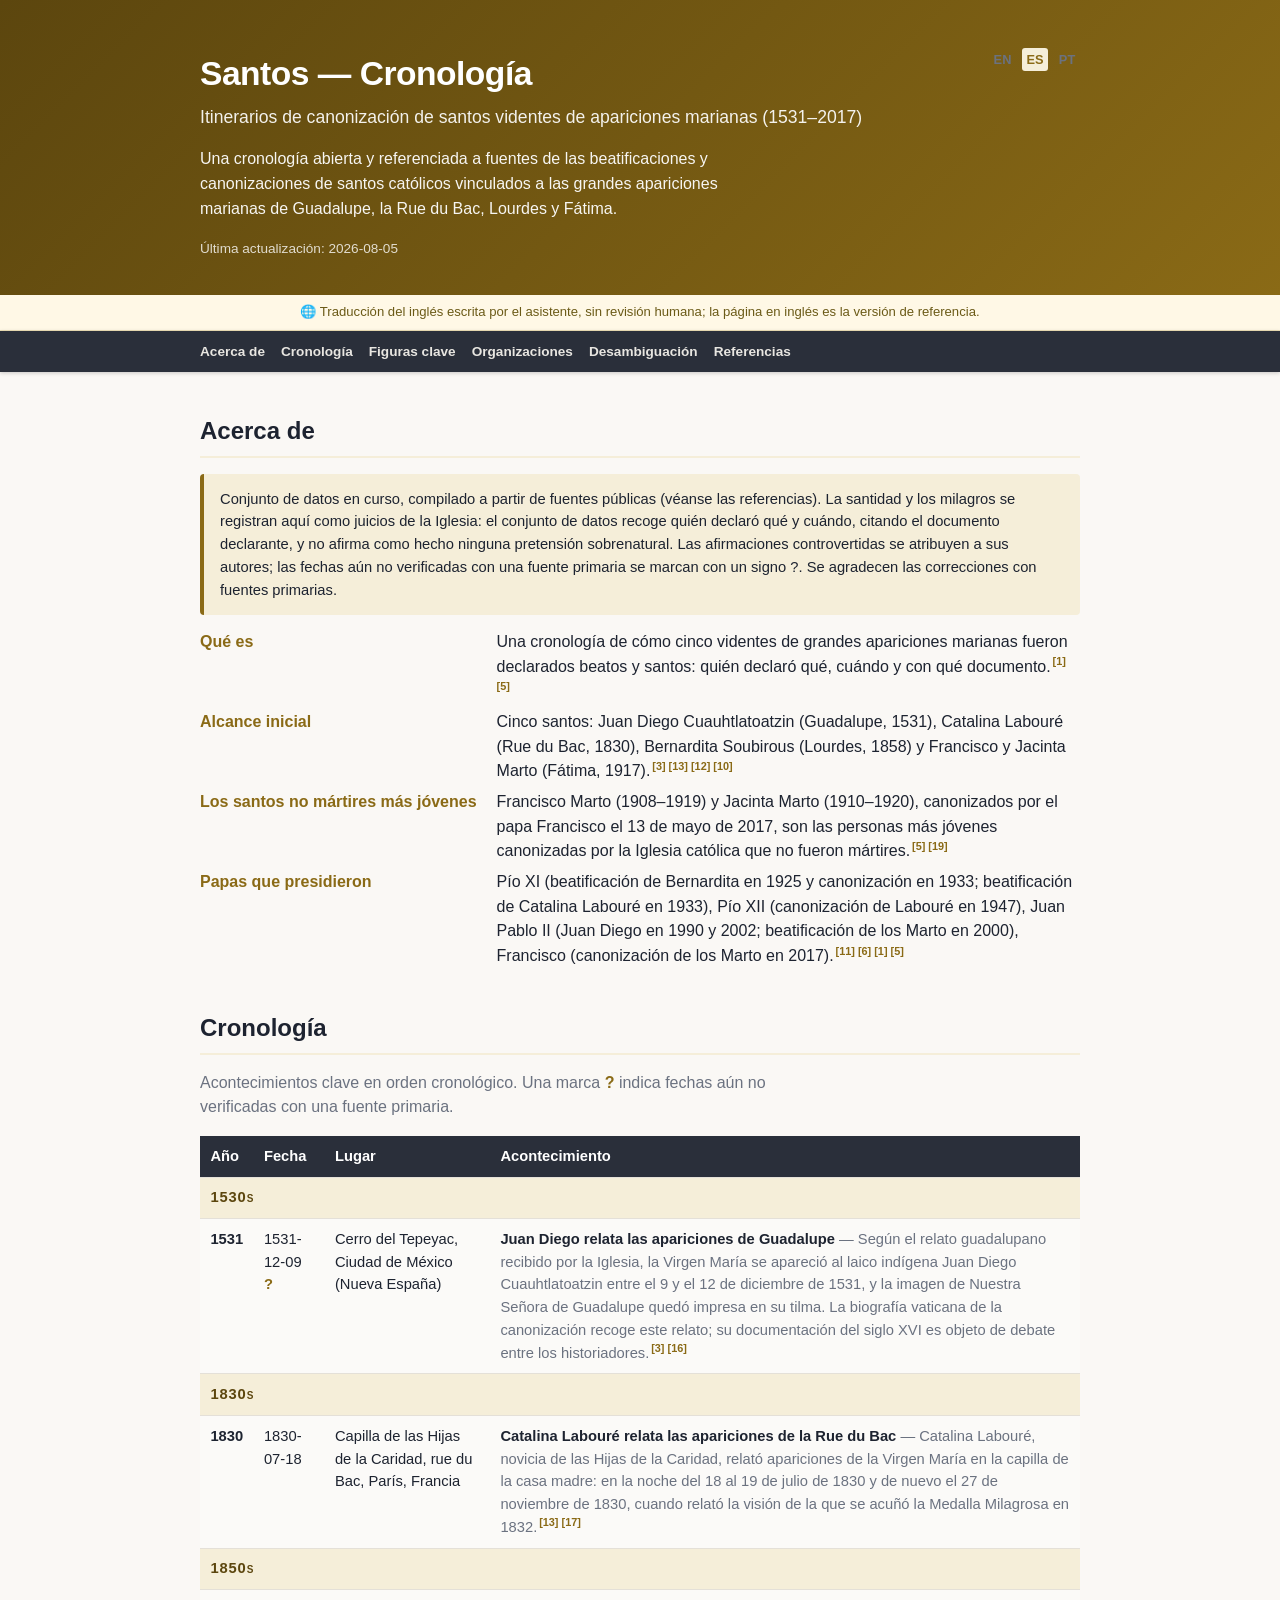
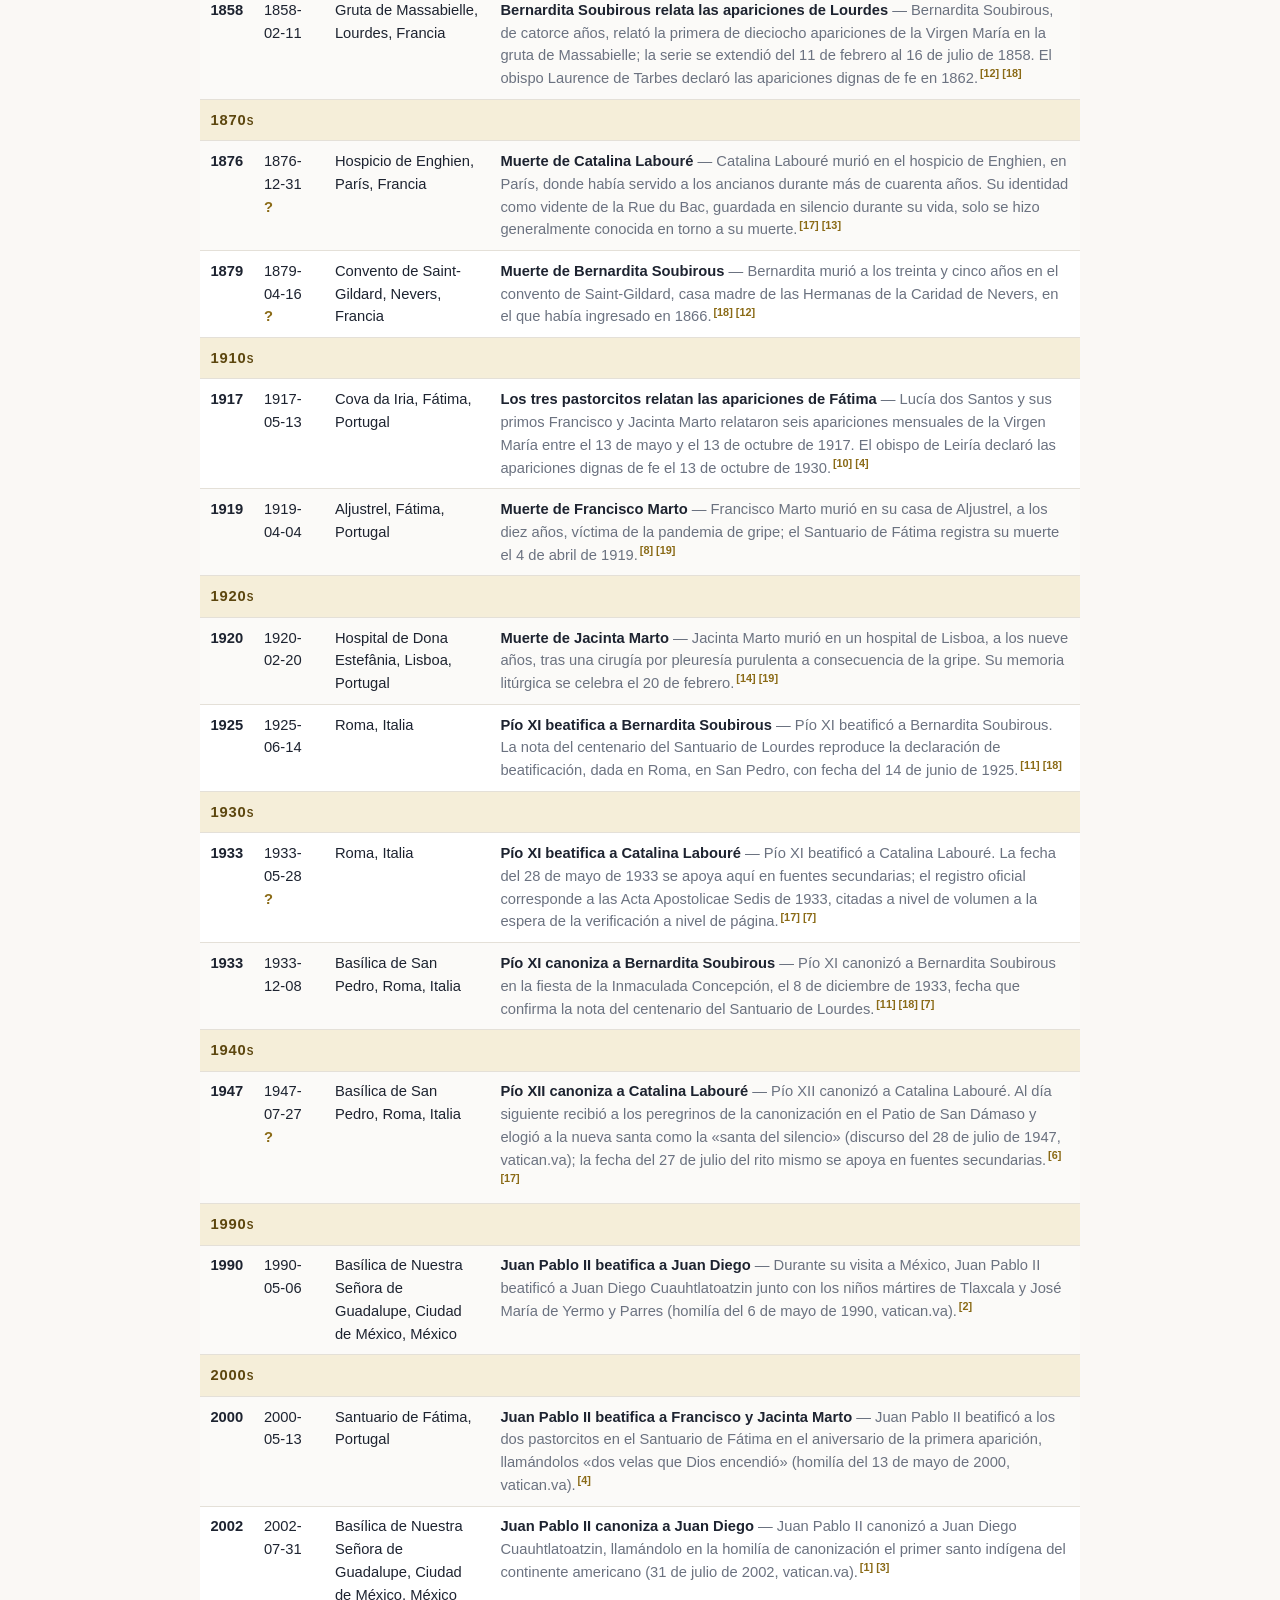
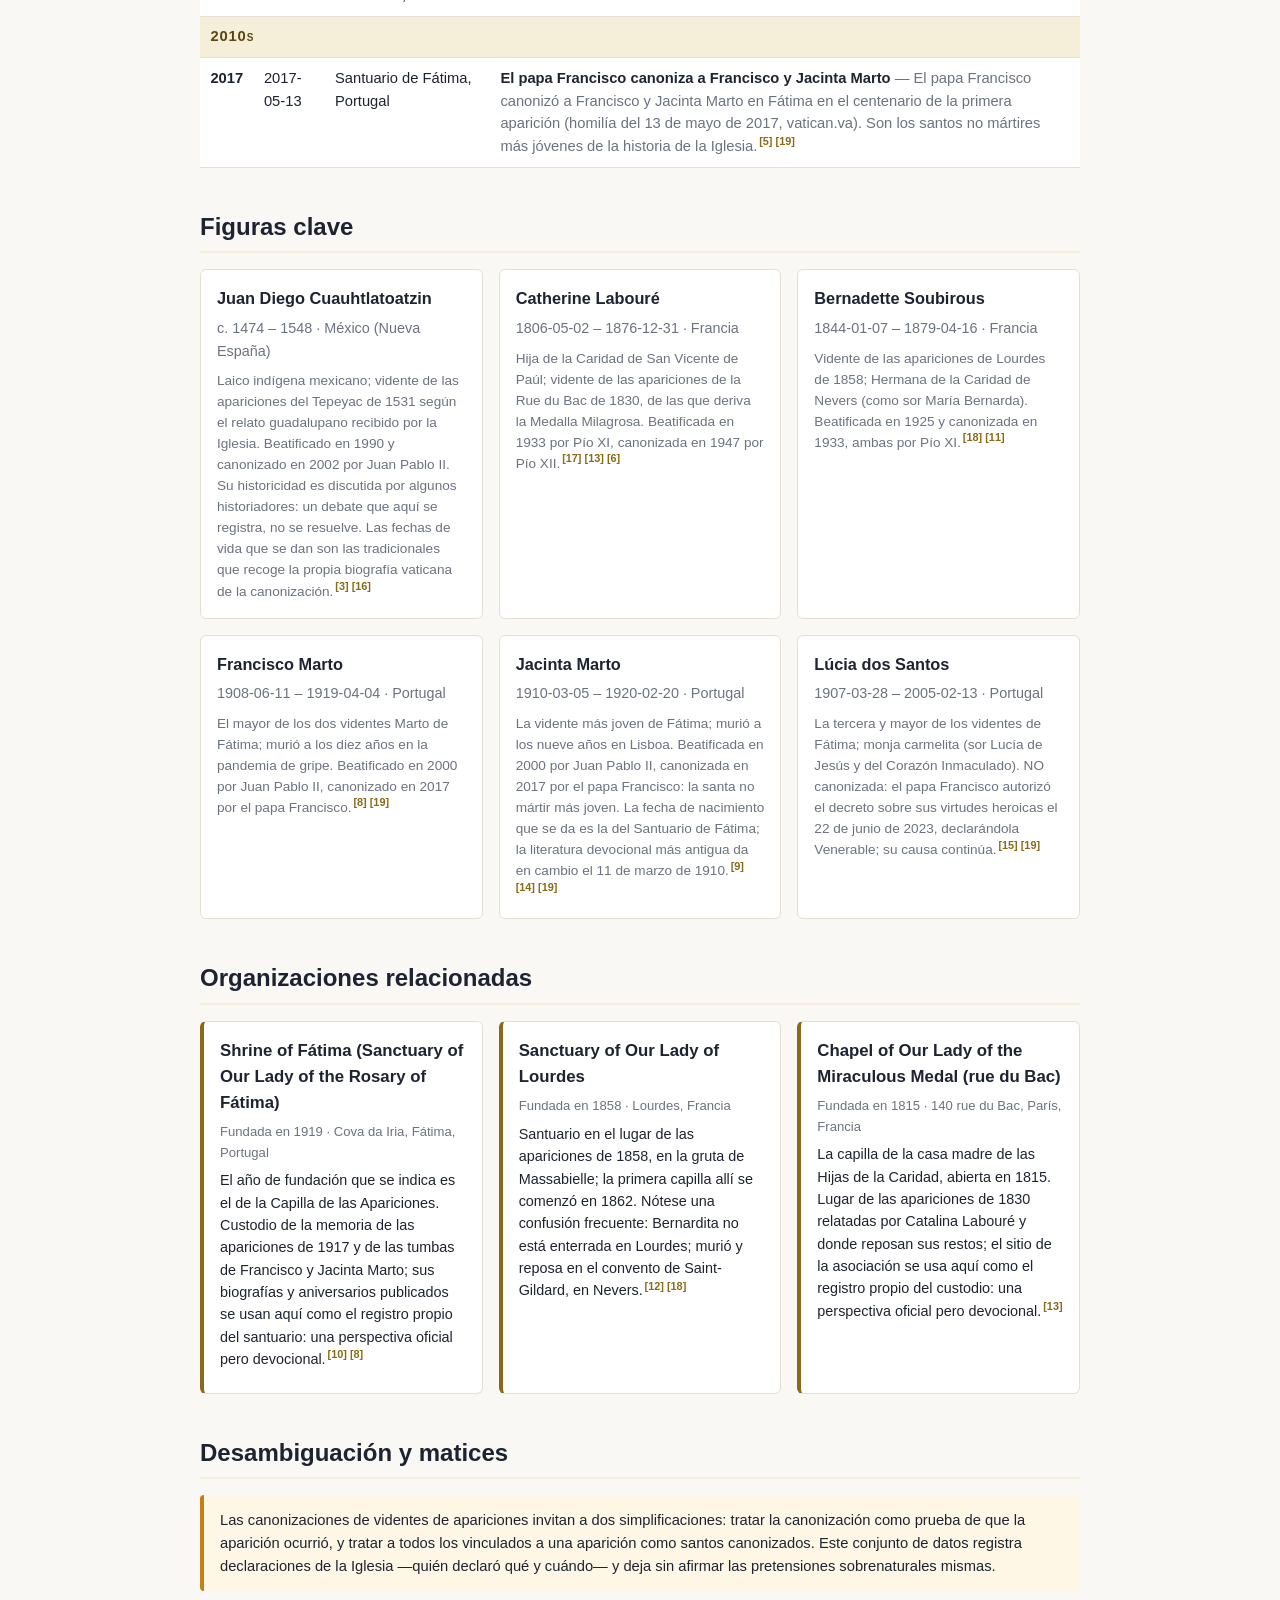
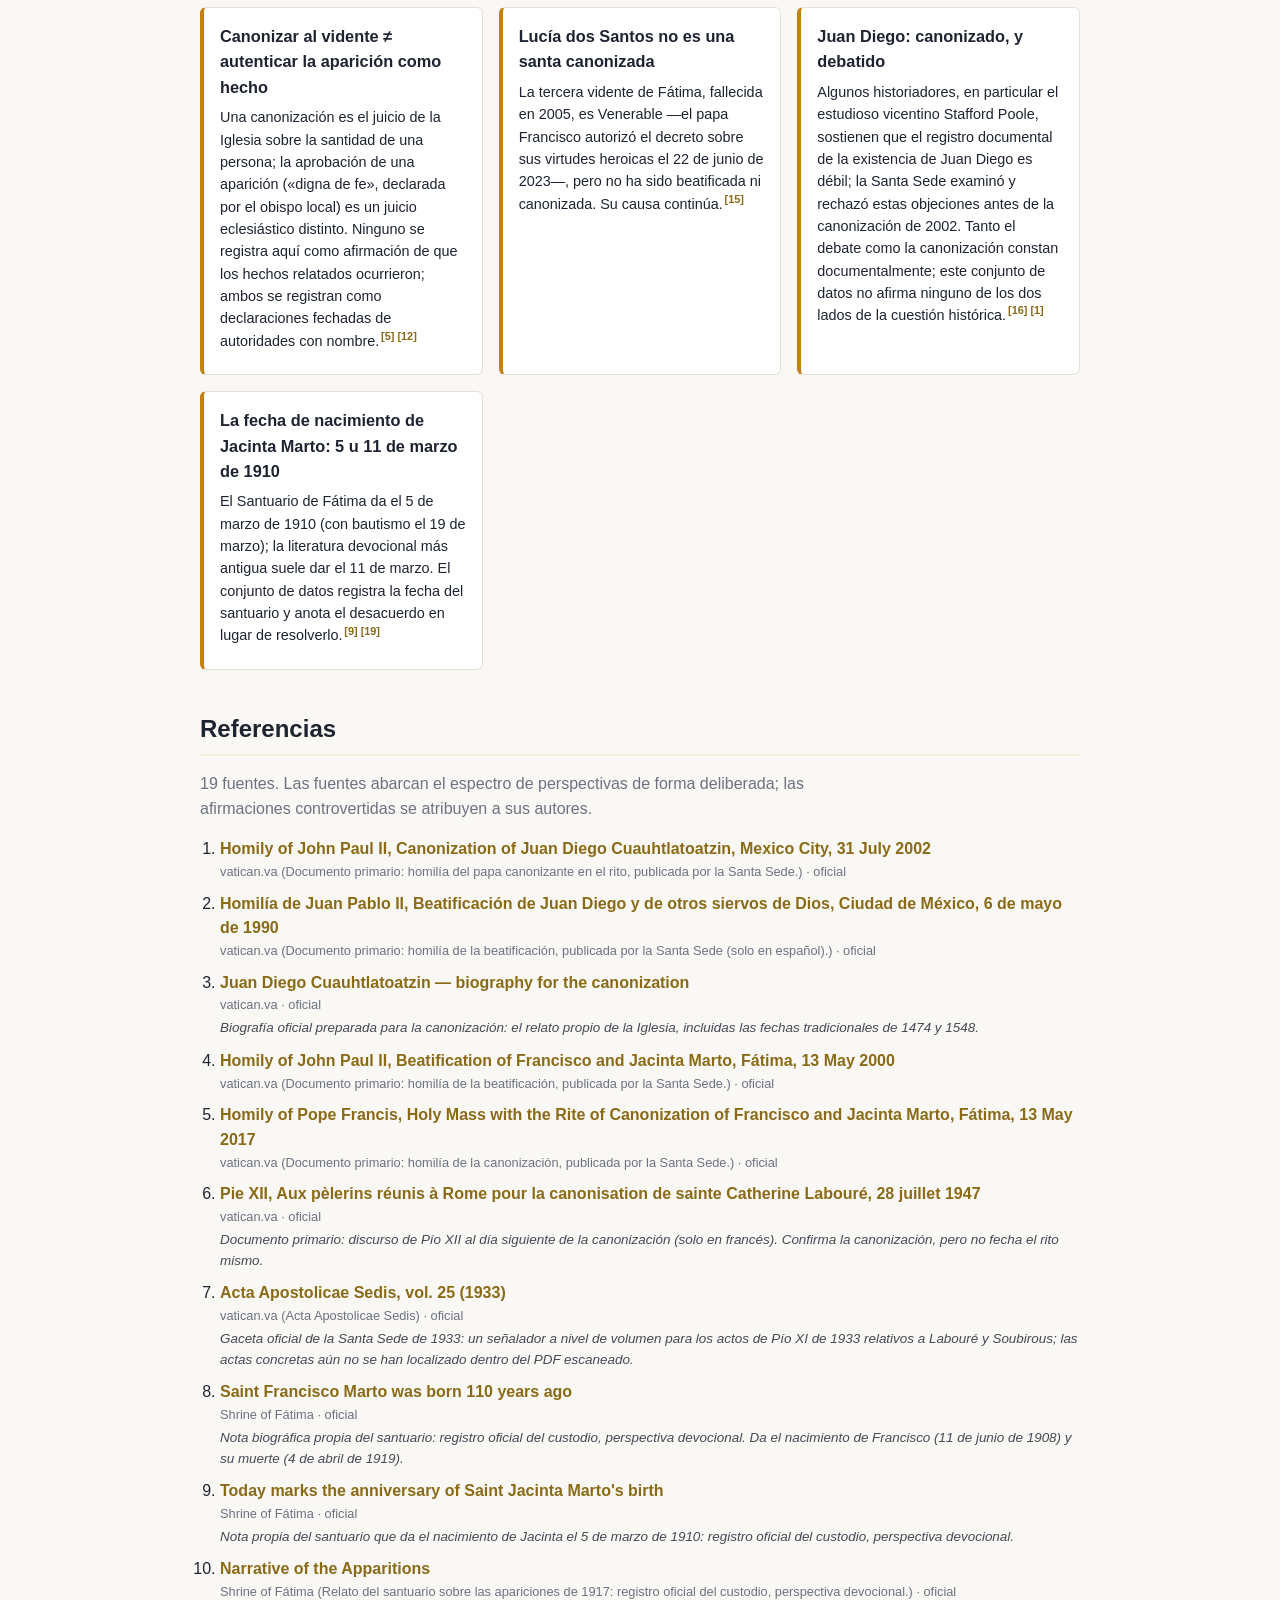
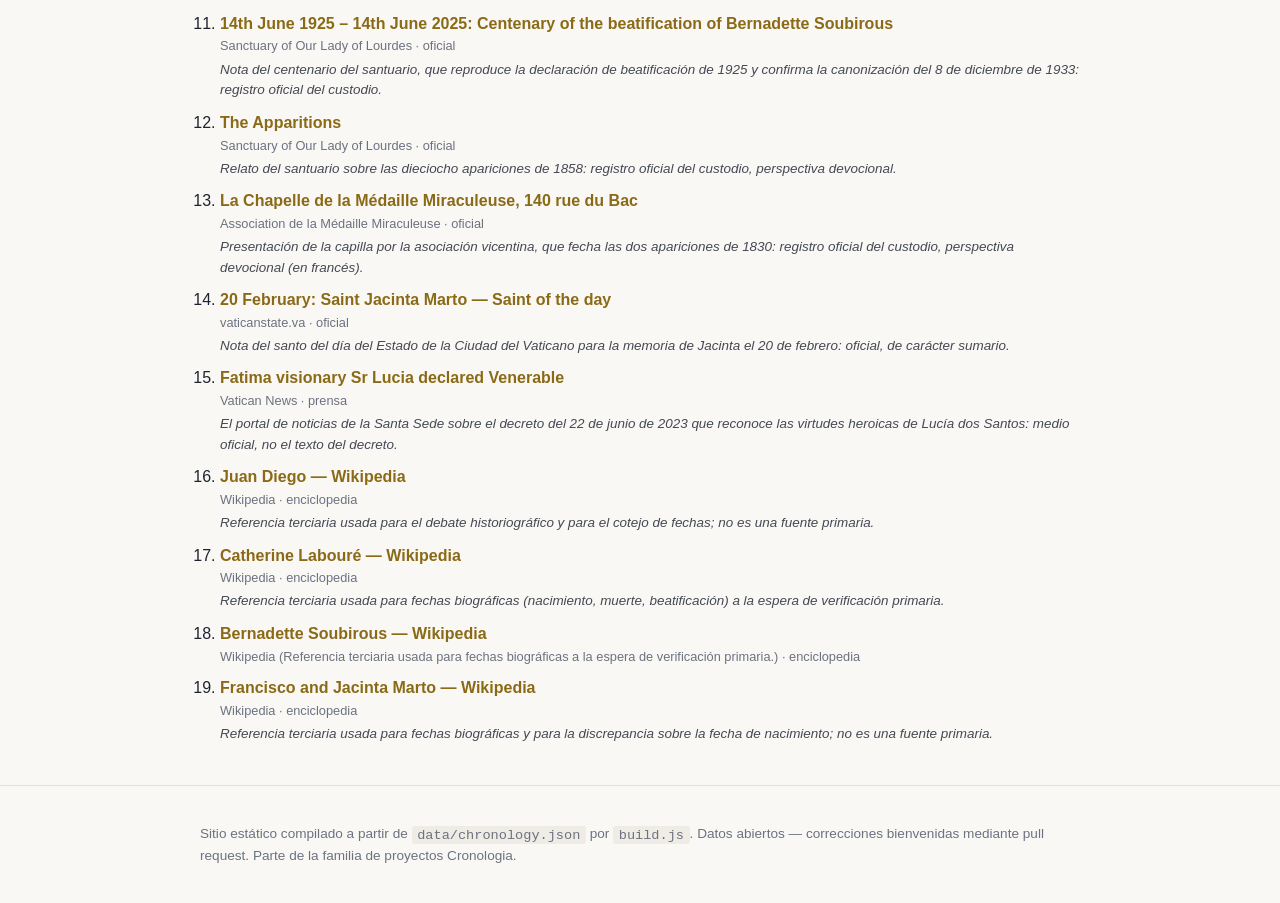
==== commit a385d385: "Say how the es/pt strings were actually made The locale banner was hardcoded to "machine translation" ====
--- a/docs/es/index.html
+++ b/docs/es/index.html
@@ -49,7 +49,7 @@
       <p class="updated">Última actualización: 2026-08-05</p>
     </div>
   </header>
-  <div class="i18n-disclaimer" role="note">🌐 Traducción automática del inglés; la página en inglés es la versión de referencia.</div>
+  <div class="i18n-disclaimer" role="note">🌐 Traducción del inglés escrita por el asistente, sin revisión humana; la página en inglés es la versión de referencia.</div>
 
   <nav class="site-nav">
     <div class="wrap">
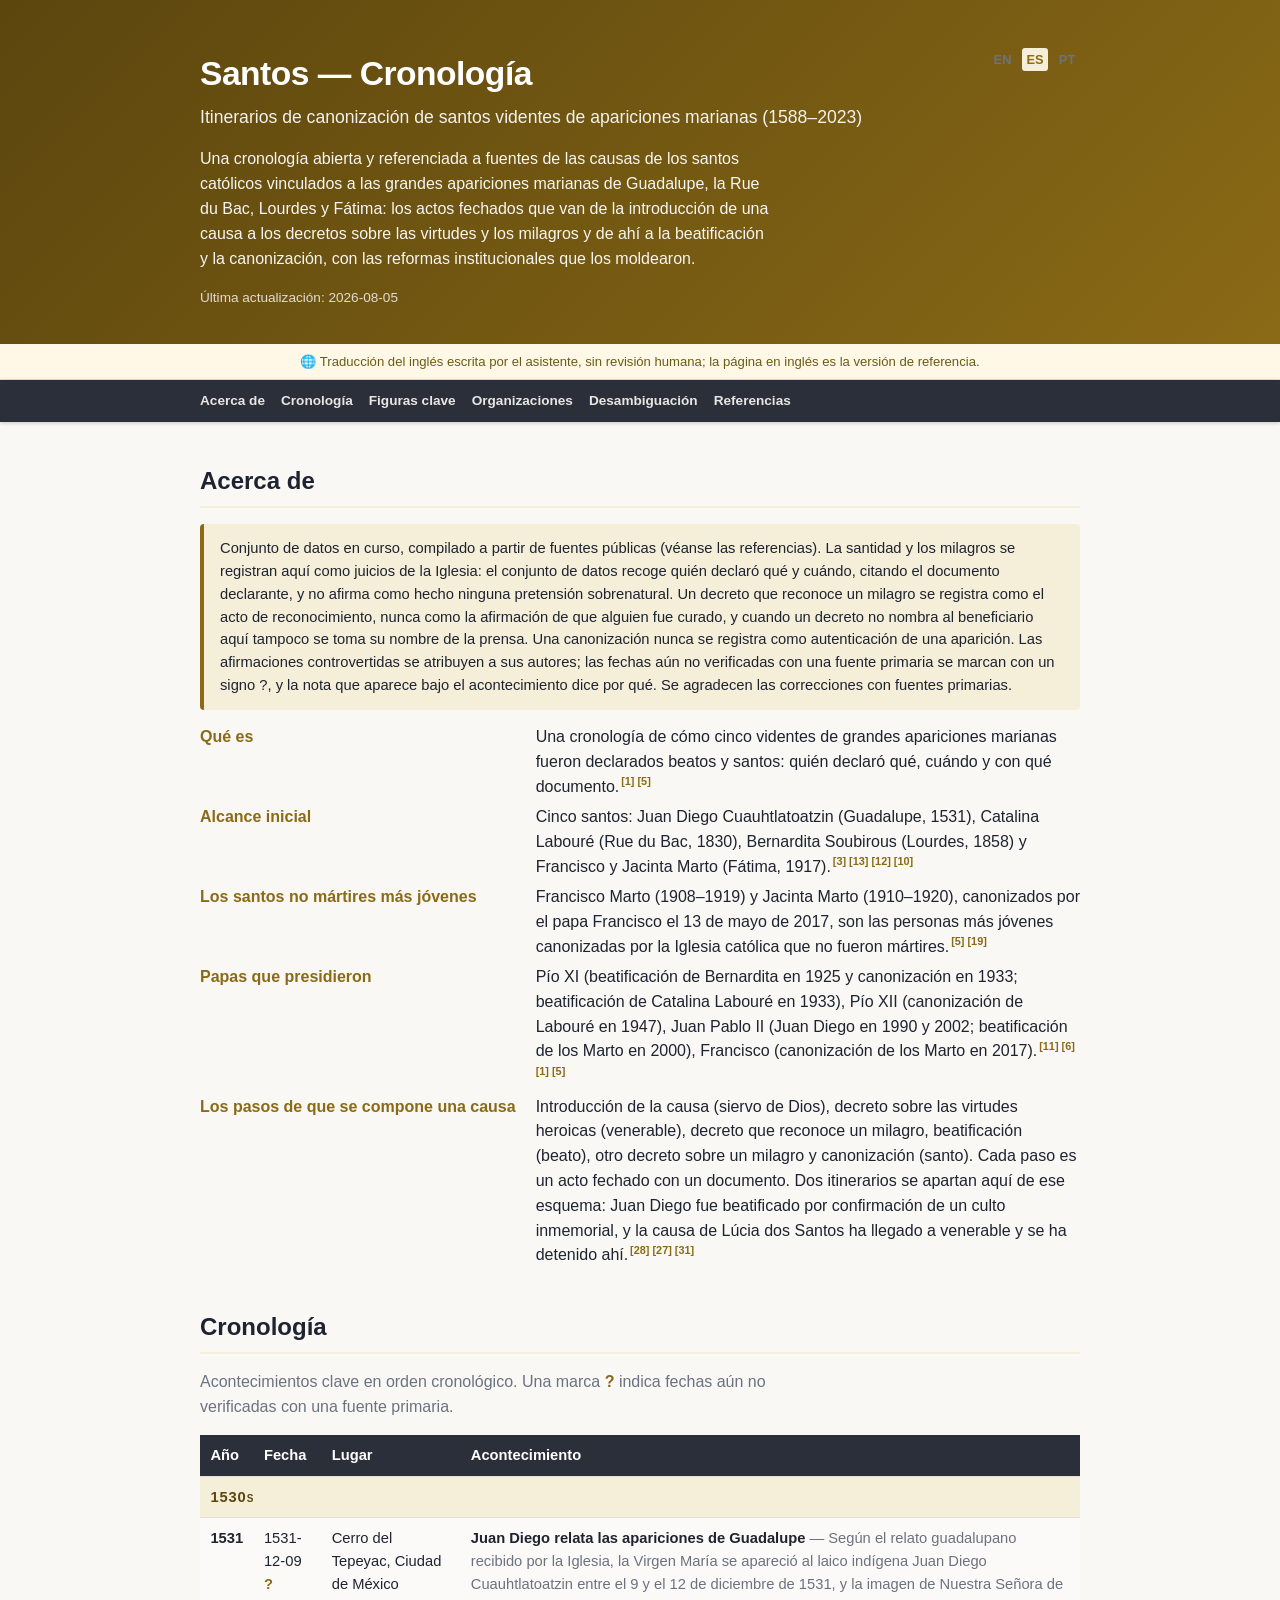
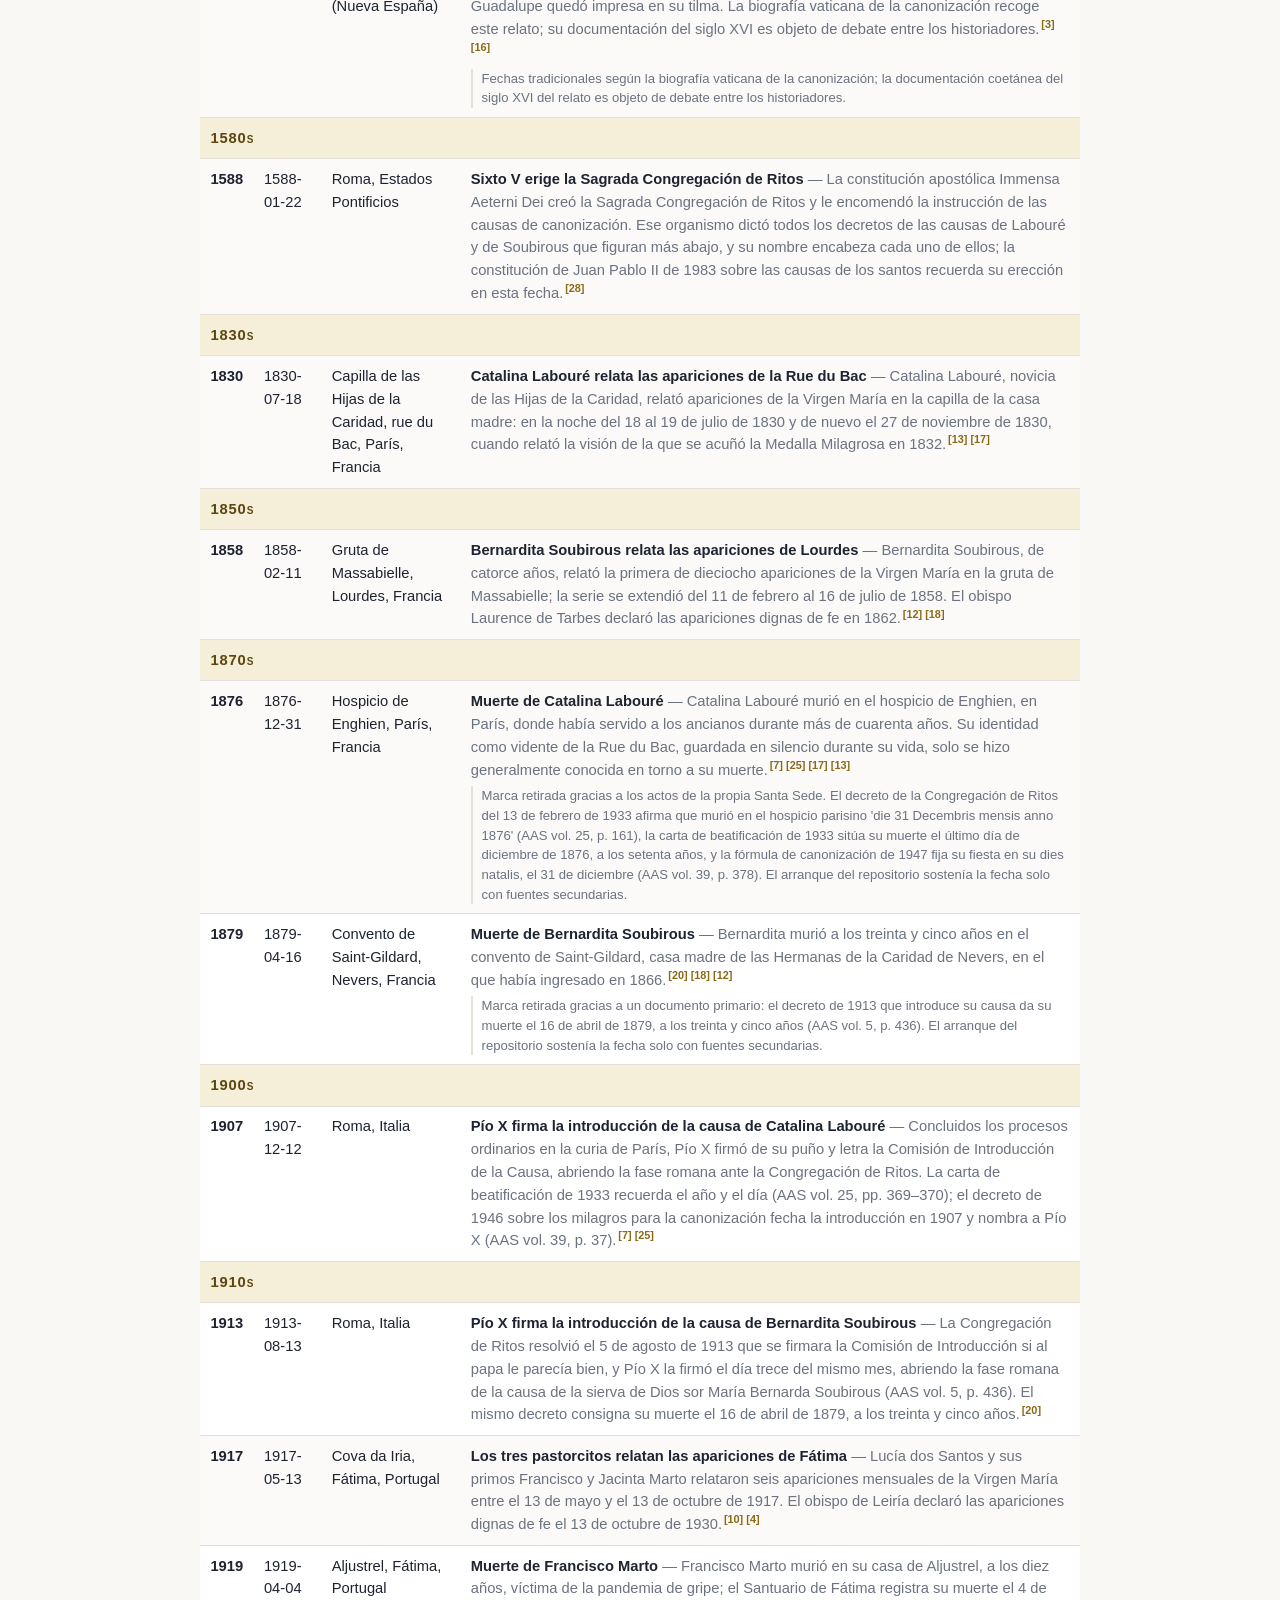
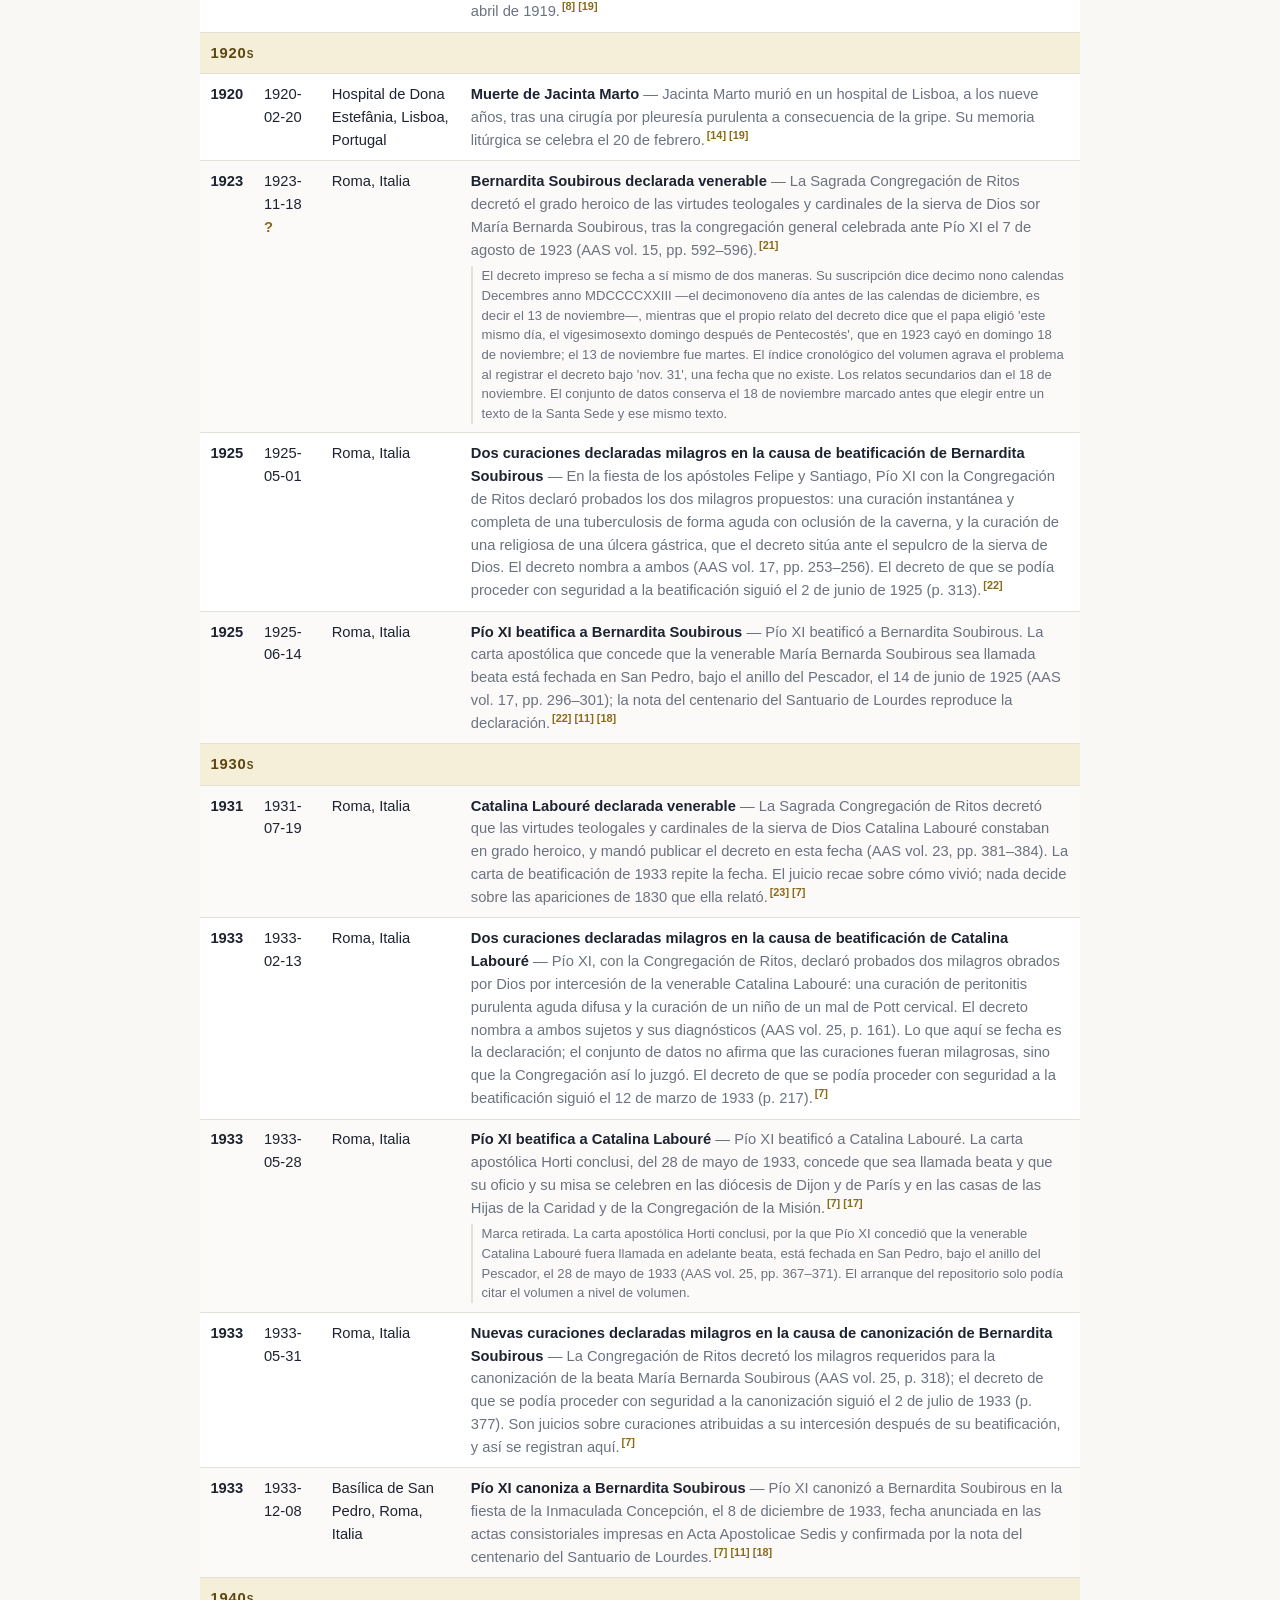
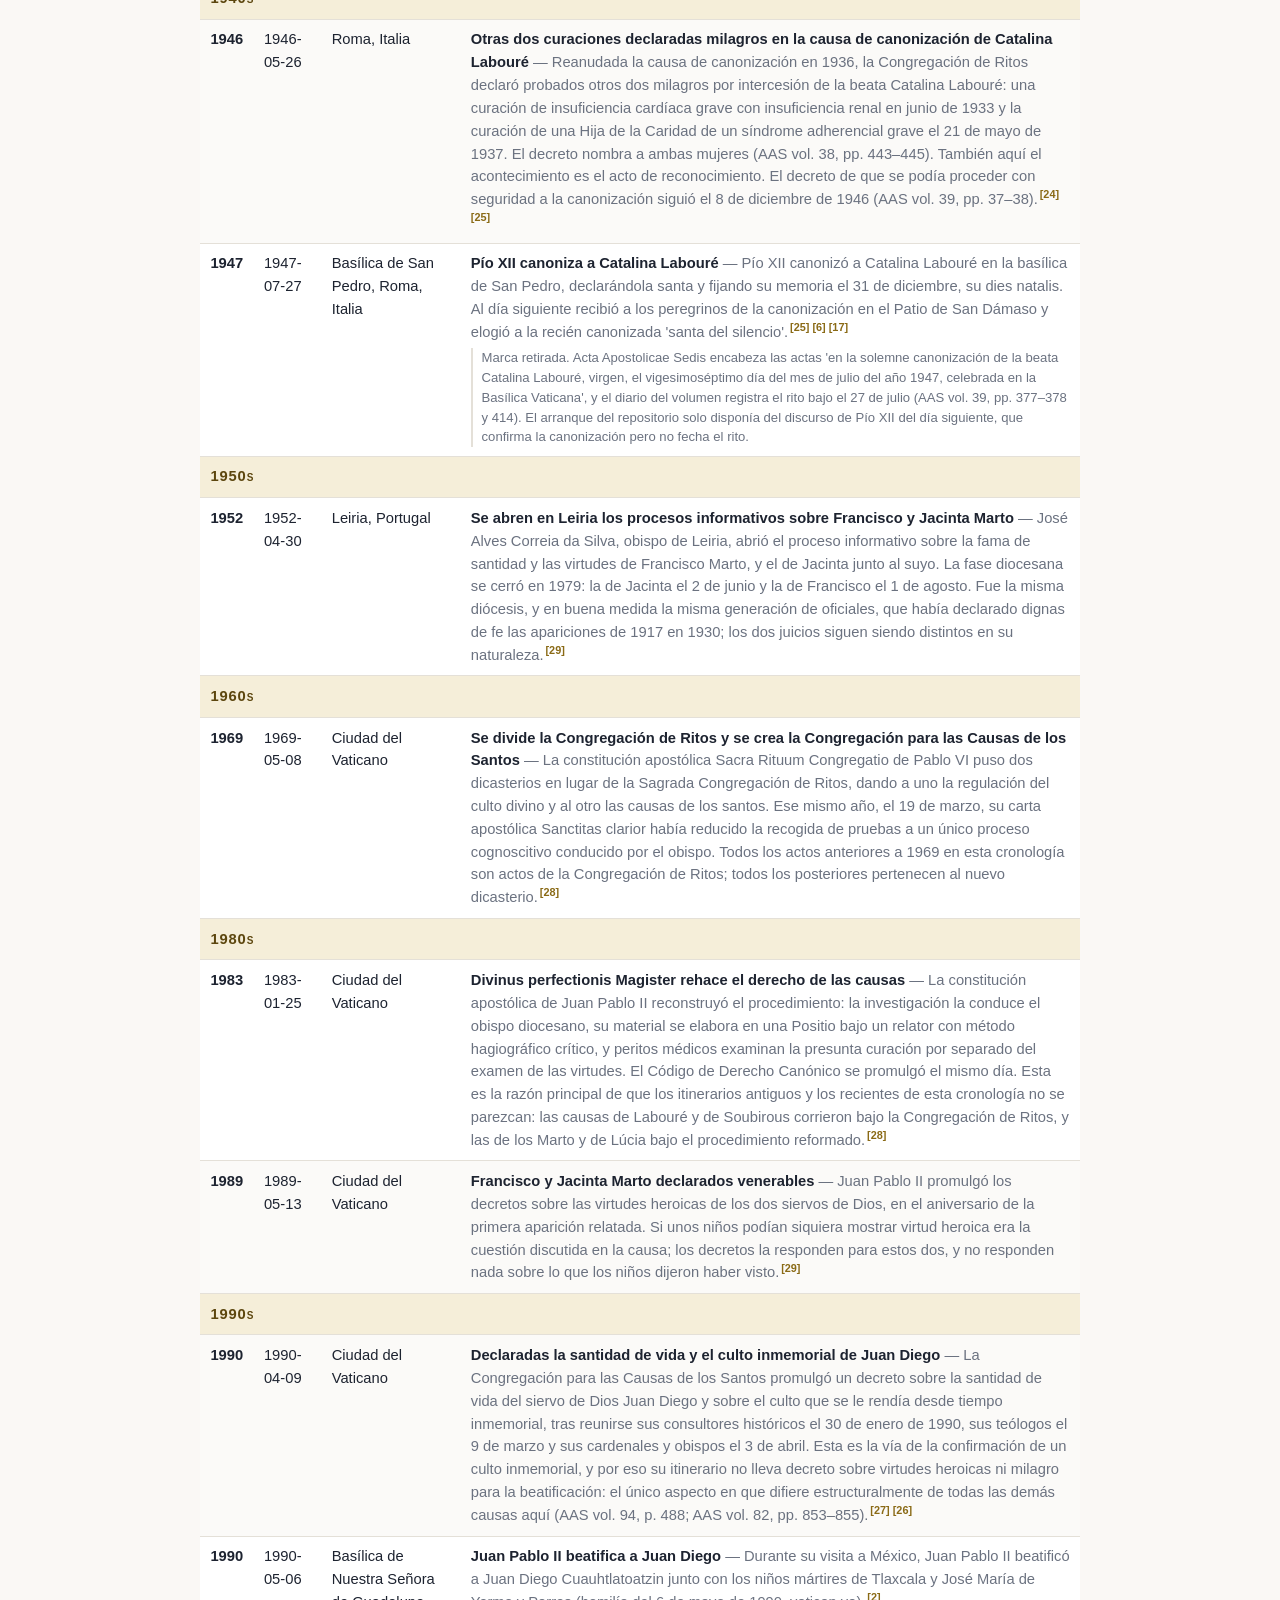
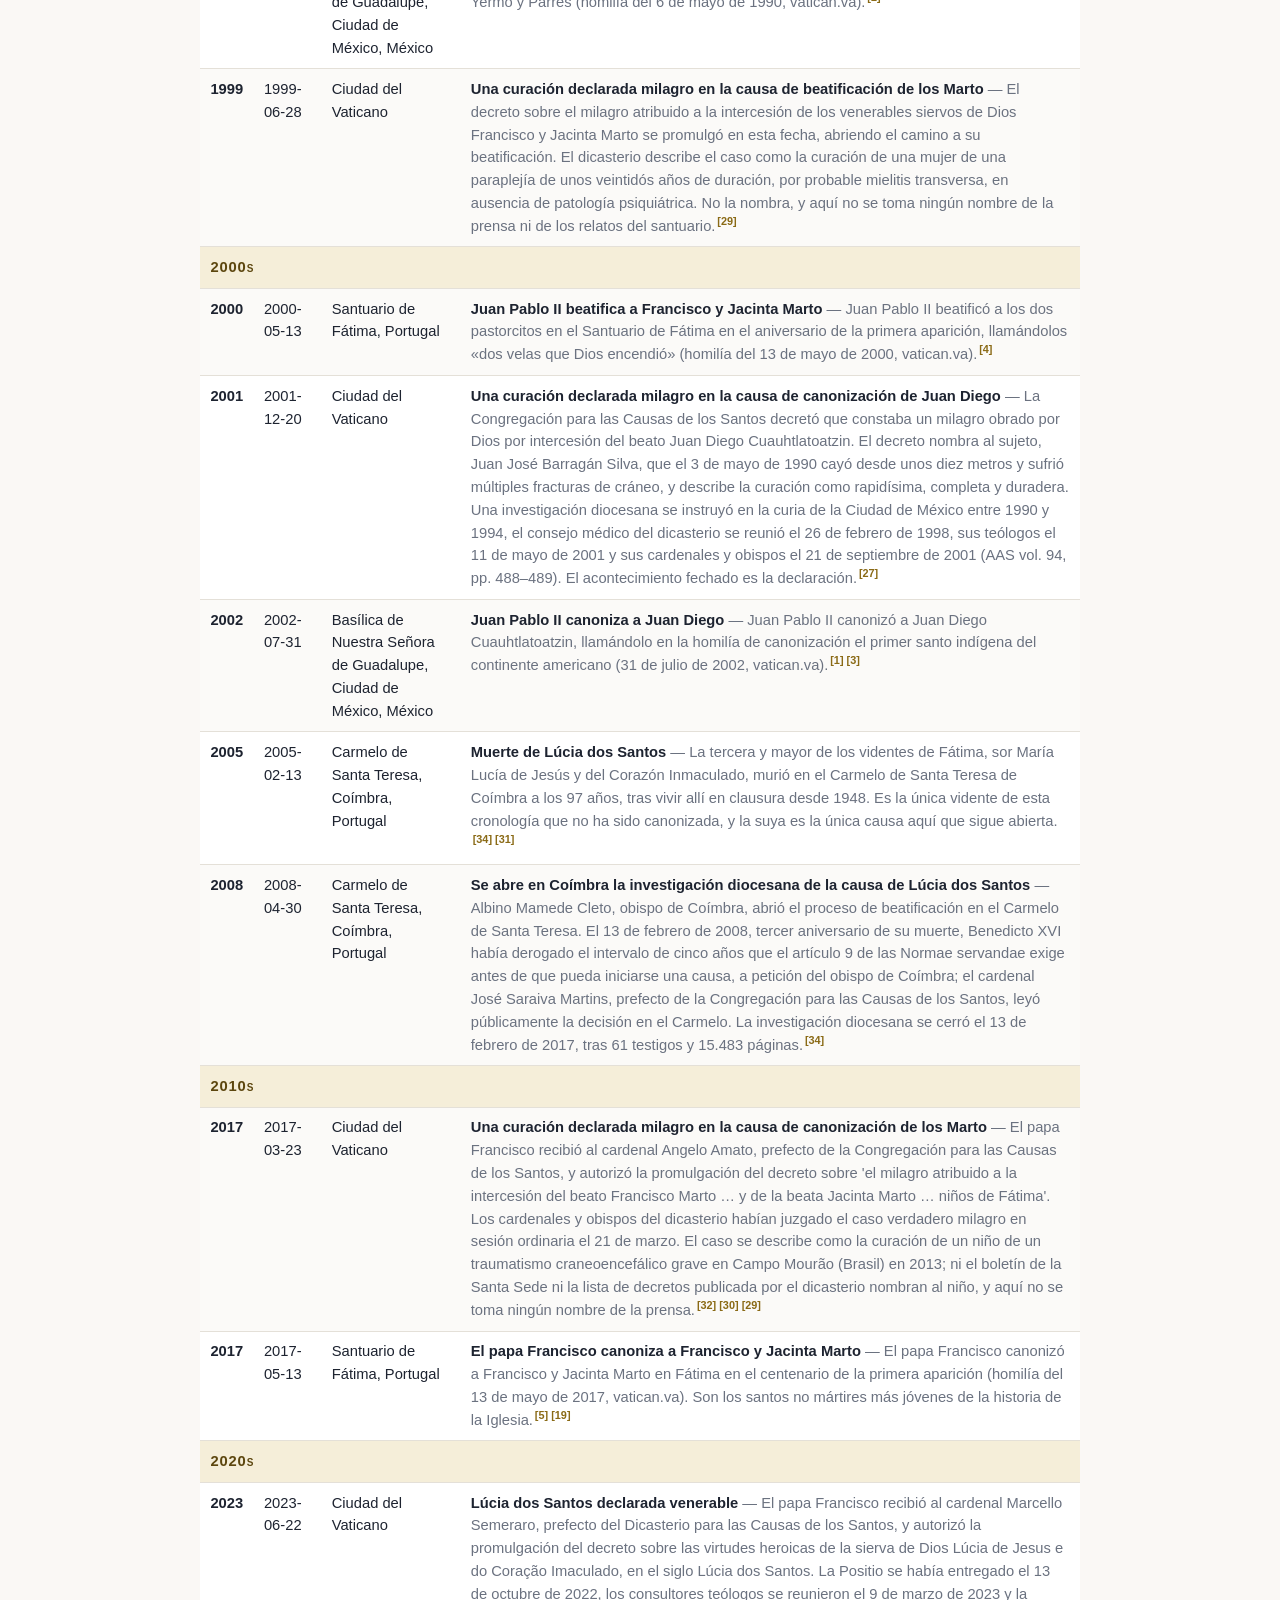
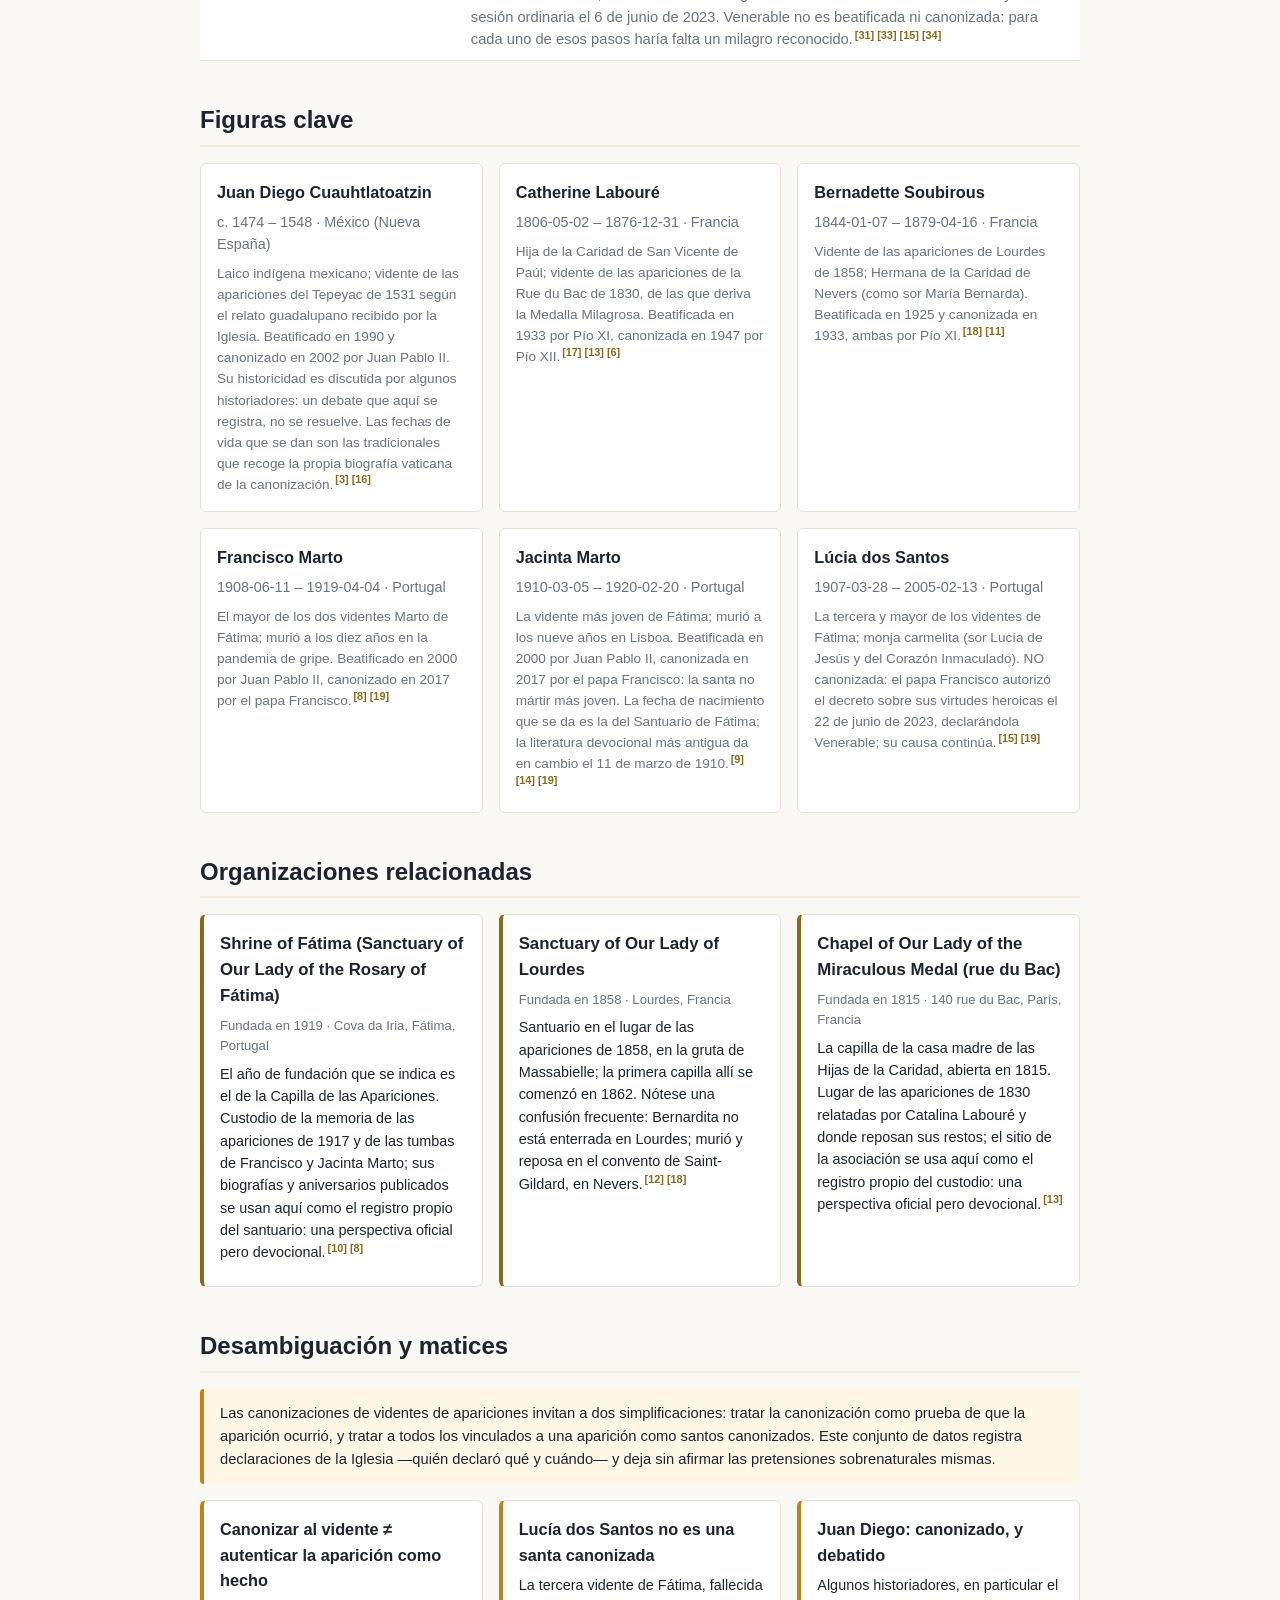
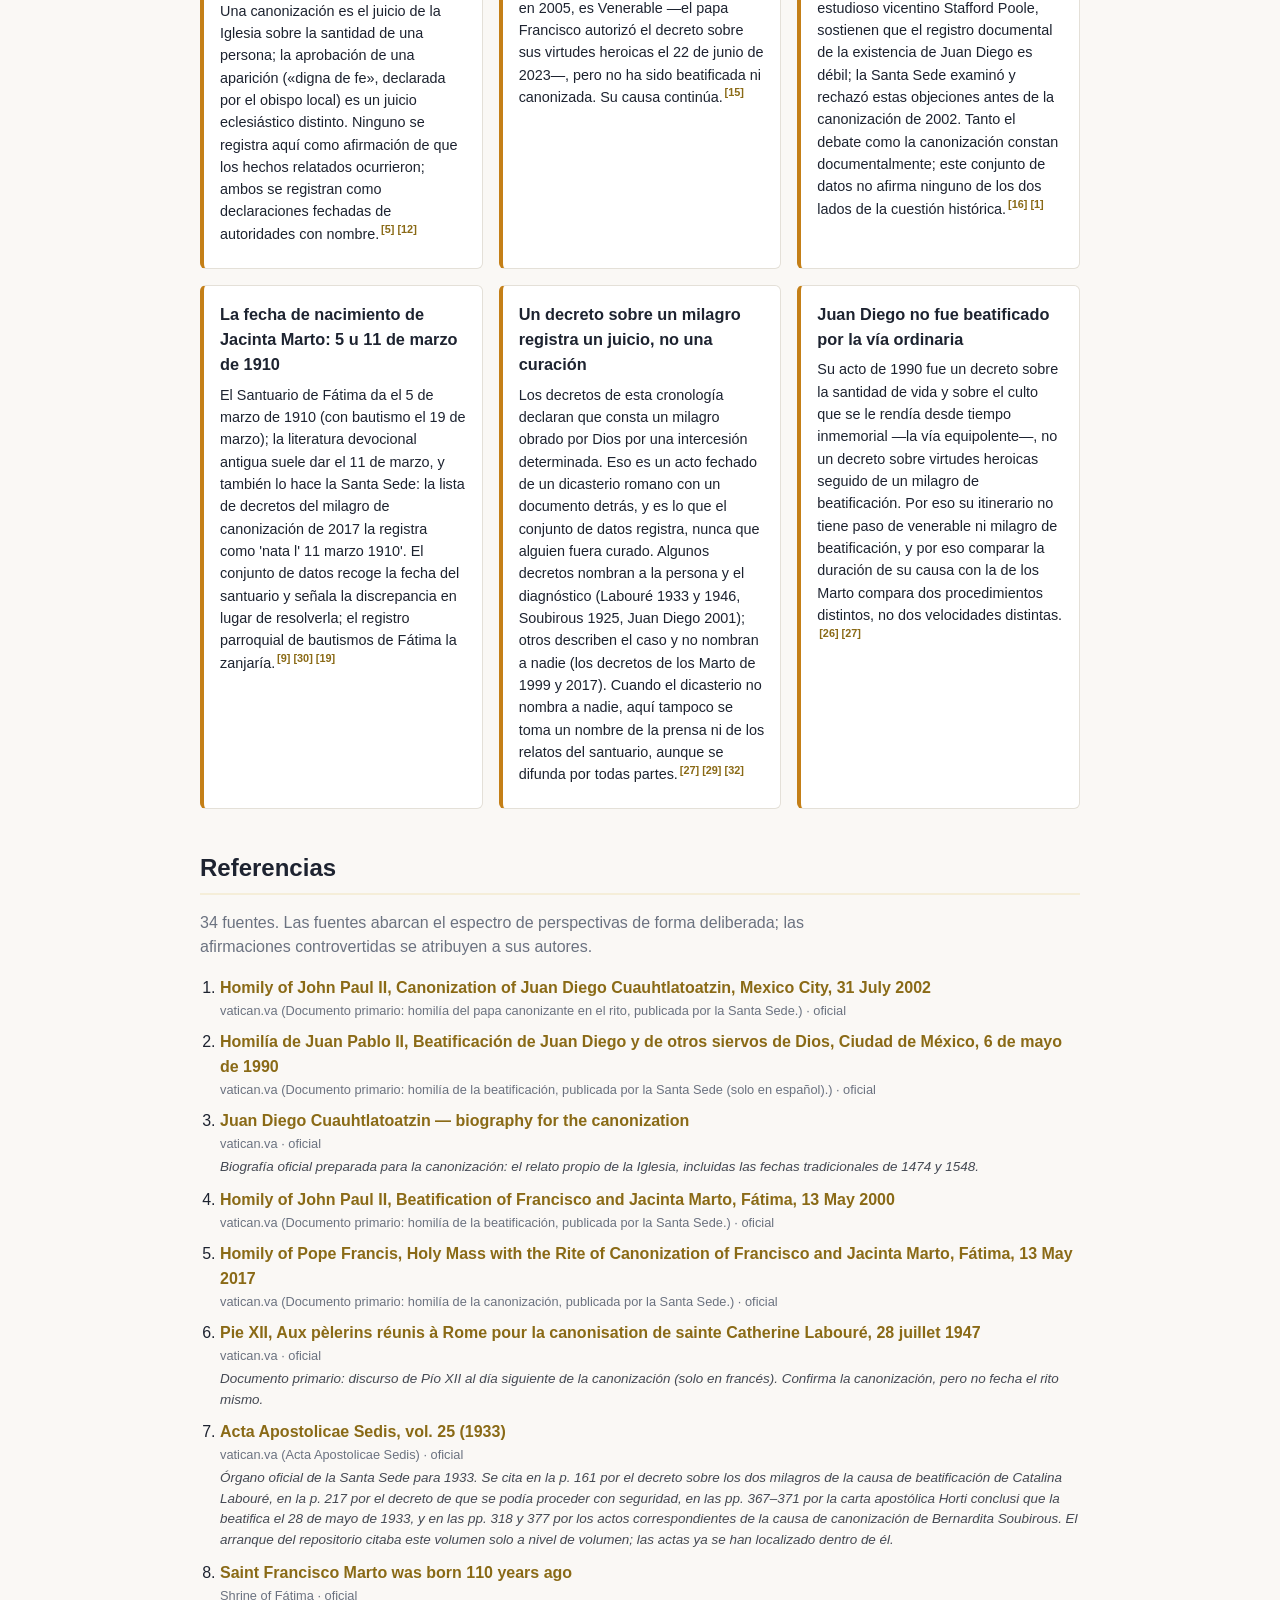
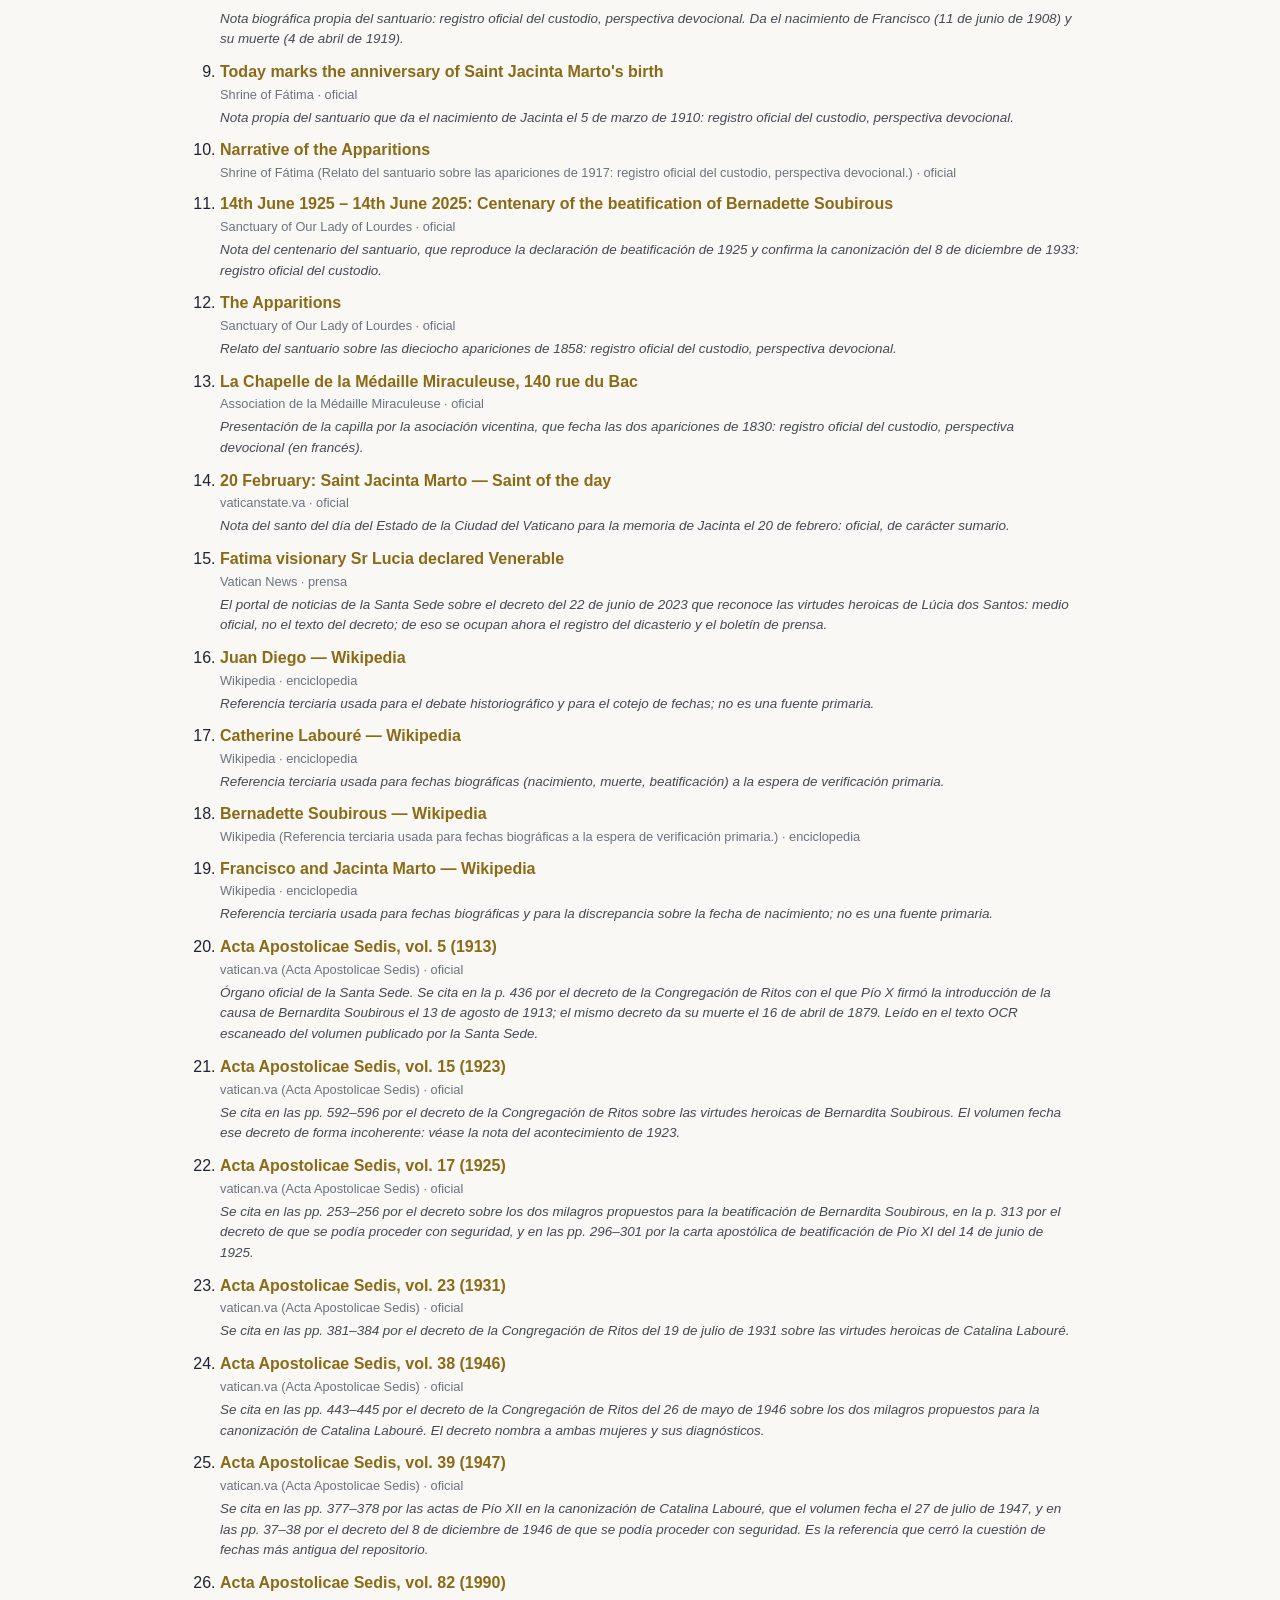
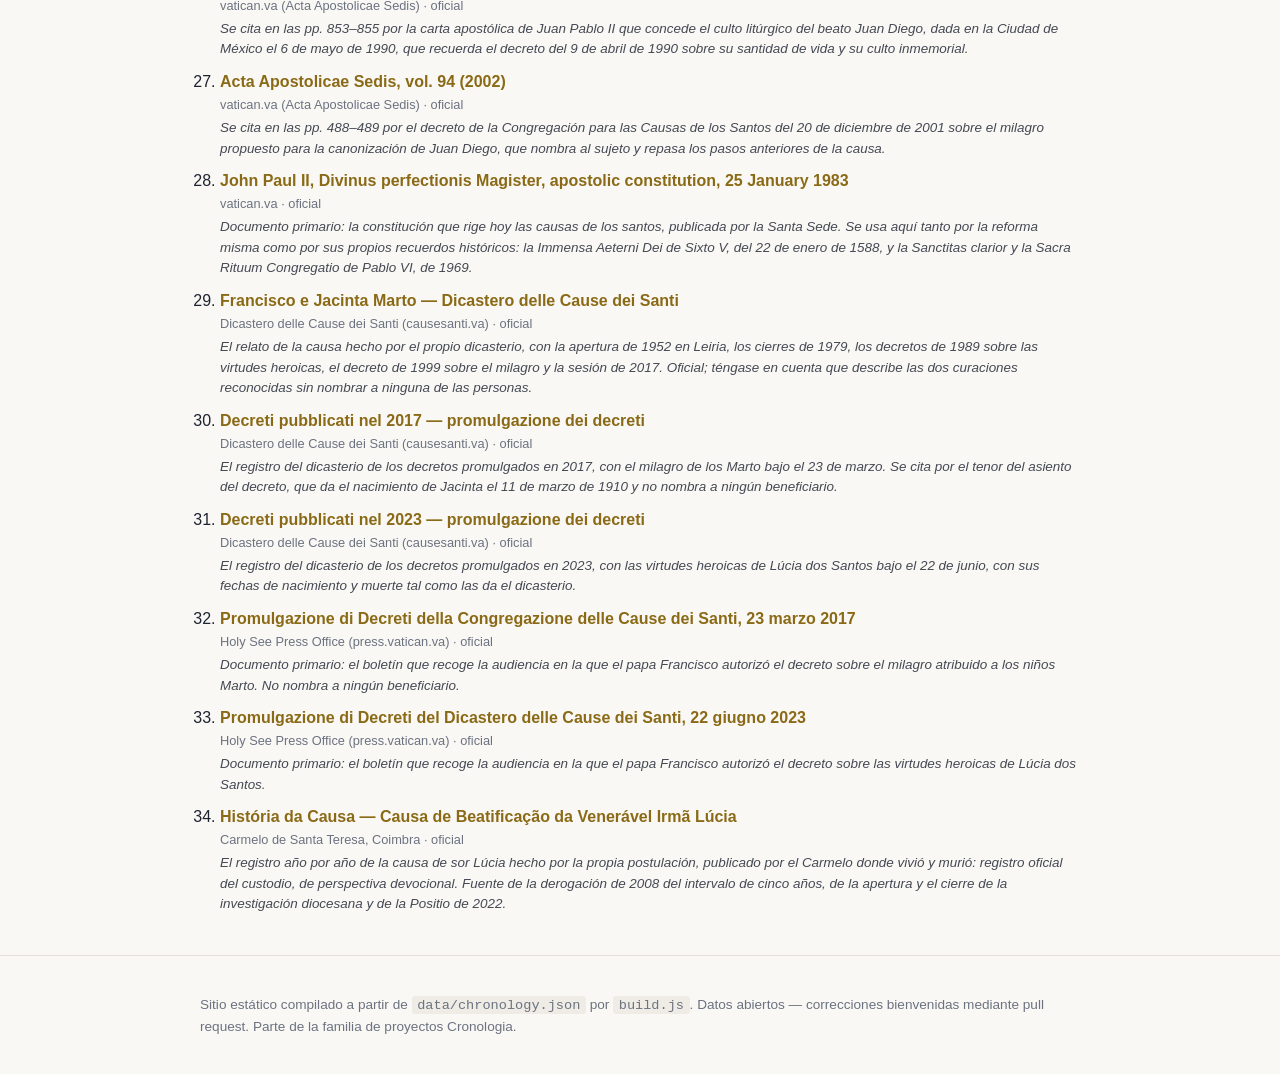
==== commit dfb78fb8: "Deepen the canonization spine: the causes, not just the two papal rites The chronology jumped from d" ====
--- a/docs/es/index.html
+++ b/docs/es/index.html
@@ -4,7 +4,7 @@
   <meta charset="utf-8">
   <meta name="viewport" content="width=device-width, initial-scale=1">
   <title>Santos — Cronología</title>
-  <meta name="description" content="Una cronología abierta y referenciada a fuentes de las beatificaciones y canonizaciones de santos católicos vinculados a las grandes apariciones marianas de Guadalupe, la Rue du Bac, Lourdes y Fátima.">
+  <meta name="description" content="Una cronología abierta y referenciada a fuentes de las causas de los santos católicos vinculados a las grandes apariciones marianas de Guadalupe, la Rue du Bac, Lourdes y Fátima: los actos fechados que van de la introducción de una causa a los decretos sobre las virtudes y los milagros y de ahí a la beatificación y la canonización, con las reformas institucionales que los moldearon.">
   <!-- Google tag (gtag.js) -->
   <script async src="https://www.googletagmanager.com/gtag/js?id=G-R9LV1QZHVE"></script>
   <script>
@@ -23,17 +23,17 @@
   <meta property="og:site_name" content="Santos — Cronología">
   <meta property="og:locale" content="es_ES">
   <meta property="og:title" content="Santos — Cronología">
-  <meta property="og:description" content="Una cronología abierta y referenciada a fuentes de las beatificaciones y canonizaciones de santos católicos vinculados a las grandes apariciones marianas de Guadalupe, la Rue du Bac, Lourdes y Fátima.">
+  <meta property="og:description" content="Una cronología abierta y referenciada a fuentes de las causas de los santos católicos vinculados a las grandes apariciones marianas de Guadalupe, la Rue du Bac, Lourdes y Fátima: los actos fechados que van de la introducción de una causa a los decretos sobre las virtudes y los milagros y de ahí a la beatificación y la canonización, con las reformas institucionales que los moldearon.">
   <meta property="og:url" content="https://cronologia.github.io/santos/es/">
   <meta name="twitter:card" content="summary">
   <meta name="twitter:title" content="Santos — Cronología">
-  <meta name="twitter:description" content="Una cronología abierta y referenciada a fuentes de las beatificaciones y canonizaciones de santos católicos vinculados a las grandes apariciones marianas de Guadalupe, la Rue du Bac, Lourdes y Fátima.">
+  <meta name="twitter:description" content="Una cronología abierta y referenciada a fuentes de las causas de los santos católicos vinculados a las grandes apariciones marianas de Guadalupe, la Rue du Bac, Lourdes y Fátima: los actos fechados que van de la introducción de una causa a los decretos sobre las virtudes y los milagros y de ahí a la beatificación y la canonización, con las reformas institucionales que los moldearon.">
   <script type="application/ld+json">
   {
     "@context": "https://schema.org",
     "@type": "WebSite",
     "name": "Santos — Cronología",
-    "description": "Una cronología abierta y referenciada a fuentes de las beatificaciones y canonizaciones de santos católicos vinculados a las grandes apariciones marianas de Guadalupe, la Rue du Bac, Lourdes y Fátima.",
+    "description": "Una cronología abierta y referenciada a fuentes de las causas de los santos católicos vinculados a las grandes apariciones marianas de Guadalupe, la Rue du Bac, Lourdes y Fátima: los actos fechados que van de la introducción de una causa a los decretos sobre las virtudes y los milagros y de ahí a la beatificación y la canonización, con las reformas institucionales que los moldearon.",
     "url": "https://cronologia.github.io/santos/es/",
     "inLanguage": "es"
   }
@@ -44,8 +44,8 @@
     <div class="wrap">
       <nav class="lang-switch" aria-label="Idioma"><a href="../en/" hreflang="en">EN</a><span class="lang-current" aria-current="true">ES</span><a href="../pt/" hreflang="pt">PT</a></nav>
       <h1>Santos — Cronología</h1>
-      <p class="subtitle">Itinerarios de canonización de santos videntes de apariciones marianas (1531–2017)</p>
-      <p class="lead">Una cronología abierta y referenciada a fuentes de las beatificaciones y canonizaciones de santos católicos vinculados a las grandes apariciones marianas de Guadalupe, la Rue du Bac, Lourdes y Fátima.</p>
+      <p class="subtitle">Itinerarios de canonización de santos videntes de apariciones marianas (1588–2023)</p>
+      <p class="lead">Una cronología abierta y referenciada a fuentes de las causas de los santos católicos vinculados a las grandes apariciones marianas de Guadalupe, la Rue du Bac, Lourdes y Fátima: los actos fechados que van de la introducción de una causa a los decretos sobre las virtudes y los milagros y de ahí a la beatificación y la canonización, con las reformas institucionales que los moldearon.</p>
       <p class="updated">Última actualización: 2026-08-05</p>
     </div>
   </header>
@@ -65,7 +65,7 @@
   <main class="wrap">
     <section id="about">
       <h2>Acerca de</h2>
-      <p class="notice">Conjunto de datos en curso, compilado a partir de fuentes públicas (véanse las referencias). La santidad y los milagros se registran aquí como juicios de la Iglesia: el conjunto de datos recoge quién declaró qué y cuándo, citando el documento declarante, y no afirma como hecho ninguna pretensión sobrenatural. Las afirmaciones controvertidas se atribuyen a sus autores; las fechas aún no verificadas con una fuente primaria se marcan con un signo ?. Se agradecen las correcciones con fuentes primarias.</p>
+      <p class="notice">Conjunto de datos en curso, compilado a partir de fuentes públicas (véanse las referencias). La santidad y los milagros se registran aquí como juicios de la Iglesia: el conjunto de datos recoge quién declaró qué y cuándo, citando el documento declarante, y no afirma como hecho ninguna pretensión sobrenatural. Un decreto que reconoce un milagro se registra como el acto de reconocimiento, nunca como la afirmación de que alguien fue curado, y cuando un decreto no nombra al beneficiario aquí tampoco se toma su nombre de la prensa. Una canonización nunca se registra como autenticación de una aparición. Las afirmaciones controvertidas se atribuyen a sus autores; las fechas aún no verificadas con una fuente primaria se marcan con un signo ?, y la nota que aparece bajo el acontecimiento dice por qué. Se agradecen las correcciones con fuentes primarias.</p>
       <dl class="facts">
         <dt>Qué es</dt>
         <dd>Una cronología de cómo cinco videntes de grandes apariciones marianas fueron declarados beatos y santos: quién declaró qué, cuándo y con qué documento.<sup class="cite"><a href="#ref-1" title="Reference 1">[1]</a> <a href="#ref-5" title="Reference 5">[5]</a></sup></dd>
@@ -75,6 +75,8 @@
         <dd>Francisco Marto (1908–1919) y Jacinta Marto (1910–1920), canonizados por el papa Francisco el 13 de mayo de 2017, son las personas más jóvenes canonizadas por la Iglesia católica que no fueron mártires.<sup class="cite"><a href="#ref-5" title="Reference 5">[5]</a> <a href="#ref-19" title="Reference 19">[19]</a></sup></dd>
         <dt>Papas que presidieron</dt>
         <dd>Pío XI (beatificación de Bernardita en 1925 y canonización en 1933; beatificación de Catalina Labouré en 1933), Pío XII (canonización de Labouré en 1947), Juan Pablo II (Juan Diego en 1990 y 2002; beatificación de los Marto en 2000), Francisco (canonización de los Marto en 2017).<sup class="cite"><a href="#ref-11" title="Reference 11">[11]</a> <a href="#ref-6" title="Reference 6">[6]</a> <a href="#ref-1" title="Reference 1">[1]</a> <a href="#ref-5" title="Reference 5">[5]</a></sup></dd>
+        <dt>Los pasos de que se compone una causa</dt>
+        <dd>Introducción de la causa (siervo de Dios), decreto sobre las virtudes heroicas (venerable), decreto que reconoce un milagro, beatificación (beato), otro decreto sobre un milagro y canonización (santo). Cada paso es un acto fechado con un documento. Dos itinerarios se apartan aquí de ese esquema: Juan Diego fue beatificado por confirmación de un culto inmemorial, y la causa de Lúcia dos Santos ha llegado a venerable y se ha detenido ahí.<sup class="cite"><a href="#ref-28" title="Reference 28">[28]</a> <a href="#ref-27" title="Reference 27">[27]</a> <a href="#ref-31" title="Reference 31">[31]</a></sup></dd>
       </dl>
     </section>
 
@@ -93,7 +95,14 @@
           <td class="year">1531</td>
           <td>1531-12-09 <span class="flag" title="Fecha aún no verificada con una fuente primaria">?</span></td>
           <td>Cerro del Tepeyac, Ciudad de México (Nueva España)</td>
-          <td><strong>Juan Diego relata las apariciones de Guadalupe</strong> <span class="muted">— Según el relato guadalupano recibido por la Iglesia, la Virgen María se apareció al laico indígena Juan Diego Cuauhtlatoatzin entre el 9 y el 12 de diciembre de 1531, y la imagen de Nuestra Señora de Guadalupe quedó impresa en su tilma. La biografía vaticana de la canonización recoge este relato; su documentación del siglo XVI es objeto de debate entre los historiadores.</span><sup class="cite"><a href="#ref-3" title="Reference 3">[3]</a> <a href="#ref-16" title="Reference 16">[16]</a></sup></td>
+          <td><strong>Juan Diego relata las apariciones de Guadalupe</strong> <span class="muted">— Según el relato guadalupano recibido por la Iglesia, la Virgen María se apareció al laico indígena Juan Diego Cuauhtlatoatzin entre el 9 y el 12 de diciembre de 1531, y la imagen de Nuestra Señora de Guadalupe quedó impresa en su tilma. La biografía vaticana de la canonización recoge este relato; su documentación del siglo XVI es objeto de debate entre los historiadores.</span><sup class="cite"><a href="#ref-3" title="Reference 3">[3]</a> <a href="#ref-16" title="Reference 16">[16]</a></sup><span class="date-note">Fechas tradicionales según la biografía vaticana de la canonización; la documentación coetánea del siglo XVI del relato es objeto de debate entre los historiadores.</span></td>
+        </tr>
+        <tr class="decade-row" id="decade-1580"><th colspan="4">1580s</th></tr>
+        <tr>
+          <td class="year">1588</td>
+          <td>1588-01-22</td>
+          <td>Roma, Estados Pontificios</td>
+          <td><strong>Sixto V erige la Sagrada Congregación de Ritos</strong> <span class="muted">— La constitución apostólica Immensa Aeterni Dei creó la Sagrada Congregación de Ritos y le encomendó la instrucción de las causas de canonización. Ese organismo dictó todos los decretos de las causas de Labouré y de Soubirous que figuran más abajo, y su nombre encabeza cada uno de ellos; la constitución de Juan Pablo II de 1983 sobre las causas de los santos recuerda su erección en esta fecha.</span><sup class="cite"><a href="#ref-28" title="Reference 28">[28]</a></sup></td>
         </tr>
         <tr class="decade-row" id="decade-1830"><th colspan="4">1830s</th></tr>
         <tr>
@@ -112,17 +121,30 @@
         <tr class="decade-row" id="decade-1870"><th colspan="4">1870s</th></tr>
         <tr>
           <td class="year">1876</td>
-          <td>1876-12-31 <span class="flag" title="Fecha aún no verificada con una fuente primaria">?</span></td>
+          <td>1876-12-31</td>
           <td>Hospicio de Enghien, París, Francia</td>
-          <td><strong>Muerte de Catalina Labouré</strong> <span class="muted">— Catalina Labouré murió en el hospicio de Enghien, en París, donde había servido a los ancianos durante más de cuarenta años. Su identidad como vidente de la Rue du Bac, guardada en silencio durante su vida, solo se hizo generalmente conocida en torno a su muerte.</span><sup class="cite"><a href="#ref-17" title="Reference 17">[17]</a> <a href="#ref-13" title="Reference 13">[13]</a></sup></td>
+          <td><strong>Muerte de Catalina Labouré</strong> <span class="muted">— Catalina Labouré murió en el hospicio de Enghien, en París, donde había servido a los ancianos durante más de cuarenta años. Su identidad como vidente de la Rue du Bac, guardada en silencio durante su vida, solo se hizo generalmente conocida en torno a su muerte.</span><sup class="cite"><a href="#ref-7" title="Reference 7">[7]</a> <a href="#ref-25" title="Reference 25">[25]</a> <a href="#ref-17" title="Reference 17">[17]</a> <a href="#ref-13" title="Reference 13">[13]</a></sup><span class="date-note">Marca retirada gracias a los actos de la propia Santa Sede. El decreto de la Congregación de Ritos del 13 de febrero de 1933 afirma que murió en el hospicio parisino &#39;die 31 Decembris mensis anno 1876&#39; (AAS vol. 25, p. 161), la carta de beatificación de 1933 sitúa su muerte el último día de diciembre de 1876, a los setenta años, y la fórmula de canonización de 1947 fija su fiesta en su dies natalis, el 31 de diciembre (AAS vol. 39, p. 378). El arranque del repositorio sostenía la fecha solo con fuentes secundarias.</span></td>
         </tr>
         <tr>
           <td class="year">1879</td>
-          <td>1879-04-16 <span class="flag" title="Fecha aún no verificada con una fuente primaria">?</span></td>
+          <td>1879-04-16</td>
           <td>Convento de Saint-Gildard, Nevers, Francia</td>
-          <td><strong>Muerte de Bernardita Soubirous</strong> <span class="muted">— Bernardita murió a los treinta y cinco años en el convento de Saint-Gildard, casa madre de las Hermanas de la Caridad de Nevers, en el que había ingresado en 1866.</span><sup class="cite"><a href="#ref-18" title="Reference 18">[18]</a> <a href="#ref-12" title="Reference 12">[12]</a></sup></td>
+          <td><strong>Muerte de Bernardita Soubirous</strong> <span class="muted">— Bernardita murió a los treinta y cinco años en el convento de Saint-Gildard, casa madre de las Hermanas de la Caridad de Nevers, en el que había ingresado en 1866.</span><sup class="cite"><a href="#ref-20" title="Reference 20">[20]</a> <a href="#ref-18" title="Reference 18">[18]</a> <a href="#ref-12" title="Reference 12">[12]</a></sup><span class="date-note">Marca retirada gracias a un documento primario: el decreto de 1913 que introduce su causa da su muerte el 16 de abril de 1879, a los treinta y cinco años (AAS vol. 5, p. 436). El arranque del repositorio sostenía la fecha solo con fuentes secundarias.</span></td>
+        </tr>
+        <tr class="decade-row" id="decade-1900"><th colspan="4">1900s</th></tr>
+        <tr>
+          <td class="year">1907</td>
+          <td>1907-12-12</td>
+          <td>Roma, Italia</td>
+          <td><strong>Pío X firma la introducción de la causa de Catalina Labouré</strong> <span class="muted">— Concluidos los procesos ordinarios en la curia de París, Pío X firmó de su puño y letra la Comisión de Introducción de la Causa, abriendo la fase romana ante la Congregación de Ritos. La carta de beatificación de 1933 recuerda el año y el día (AAS vol. 25, pp. 369–370); el decreto de 1946 sobre los milagros para la canonización fecha la introducción en 1907 y nombra a Pío X (AAS vol. 39, p. 37).</span><sup class="cite"><a href="#ref-7" title="Reference 7">[7]</a> <a href="#ref-25" title="Reference 25">[25]</a></sup></td>
         </tr>
         <tr class="decade-row" id="decade-1910"><th colspan="4">1910s</th></tr>
+        <tr>
+          <td class="year">1913</td>
+          <td>1913-08-13</td>
+          <td>Roma, Italia</td>
+          <td><strong>Pío X firma la introducción de la causa de Bernardita Soubirous</strong> <span class="muted">— La Congregación de Ritos resolvió el 5 de agosto de 1913 que se firmara la Comisión de Introducción si al papa le parecía bien, y Pío X la firmó el día trece del mismo mes, abriendo la fase romana de la causa de la sierva de Dios sor María Bernarda Soubirous (AAS vol. 5, p. 436). El mismo decreto consigna su muerte el 16 de abril de 1879, a los treinta y cinco años.</span><sup class="cite"><a href="#ref-20" title="Reference 20">[20]</a></sup></td>
+        </tr>
         <tr>
           <td class="year">1917</td>
           <td>1917-05-13</td>
@@ -143,38 +165,113 @@
           <td><strong>Muerte de Jacinta Marto</strong> <span class="muted">— Jacinta Marto murió en un hospital de Lisboa, a los nueve años, tras una cirugía por pleuresía purulenta a consecuencia de la gripe. Su memoria litúrgica se celebra el 20 de febrero.</span><sup class="cite"><a href="#ref-14" title="Reference 14">[14]</a> <a href="#ref-19" title="Reference 19">[19]</a></sup></td>
         </tr>
         <tr>
+          <td class="year">1923</td>
+          <td>1923-11-18 <span class="flag" title="Fecha aún no verificada con una fuente primaria">?</span></td>
+          <td>Roma, Italia</td>
+          <td><strong>Bernardita Soubirous declarada venerable</strong> <span class="muted">— La Sagrada Congregación de Ritos decretó el grado heroico de las virtudes teologales y cardinales de la sierva de Dios sor María Bernarda Soubirous, tras la congregación general celebrada ante Pío XI el 7 de agosto de 1923 (AAS vol. 15, pp. 592–596).</span><sup class="cite"><a href="#ref-21" title="Reference 21">[21]</a></sup><span class="date-note">El decreto impreso se fecha a sí mismo de dos maneras. Su suscripción dice decimo nono calendas Decembres anno MDCCCCXXIII —el decimonoveno día antes de las calendas de diciembre, es decir el 13 de noviembre—, mientras que el propio relato del decreto dice que el papa eligió &#39;este mismo día, el vigesimosexto domingo después de Pentecostés&#39;, que en 1923 cayó en domingo 18 de noviembre; el 13 de noviembre fue martes. El índice cronológico del volumen agrava el problema al registrar el decreto bajo &#39;nov. 31&#39;, una fecha que no existe. Los relatos secundarios dan el 18 de noviembre. El conjunto de datos conserva el 18 de noviembre marcado antes que elegir entre un texto de la Santa Sede y ese mismo texto.</span></td>
+        </tr>
+        <tr>
+          <td class="year">1925</td>
+          <td>1925-05-01</td>
+          <td>Roma, Italia</td>
+          <td><strong>Dos curaciones declaradas milagros en la causa de beatificación de Bernardita Soubirous</strong> <span class="muted">— En la fiesta de los apóstoles Felipe y Santiago, Pío XI con la Congregación de Ritos declaró probados los dos milagros propuestos: una curación instantánea y completa de una tuberculosis de forma aguda con oclusión de la caverna, y la curación de una religiosa de una úlcera gástrica, que el decreto sitúa ante el sepulcro de la sierva de Dios. El decreto nombra a ambos (AAS vol. 17, pp. 253–256). El decreto de que se podía proceder con seguridad a la beatificación siguió el 2 de junio de 1925 (p. 313).</span><sup class="cite"><a href="#ref-22" title="Reference 22">[22]</a></sup></td>
+        </tr>
+        <tr>
           <td class="year">1925</td>
           <td>1925-06-14</td>
           <td>Roma, Italia</td>
-          <td><strong>Pío XI beatifica a Bernardita Soubirous</strong> <span class="muted">— Pío XI beatificó a Bernardita Soubirous. La nota del centenario del Santuario de Lourdes reproduce la declaración de beatificación, dada en Roma, en San Pedro, con fecha del 14 de junio de 1925.</span><sup class="cite"><a href="#ref-11" title="Reference 11">[11]</a> <a href="#ref-18" title="Reference 18">[18]</a></sup></td>
+          <td><strong>Pío XI beatifica a Bernardita Soubirous</strong> <span class="muted">— Pío XI beatificó a Bernardita Soubirous. La carta apostólica que concede que la venerable María Bernarda Soubirous sea llamada beata está fechada en San Pedro, bajo el anillo del Pescador, el 14 de junio de 1925 (AAS vol. 17, pp. 296–301); la nota del centenario del Santuario de Lourdes reproduce la declaración.</span><sup class="cite"><a href="#ref-22" title="Reference 22">[22]</a> <a href="#ref-11" title="Reference 11">[11]</a> <a href="#ref-18" title="Reference 18">[18]</a></sup></td>
         </tr>
         <tr class="decade-row" id="decade-1930"><th colspan="4">1930s</th></tr>
         <tr>
+          <td class="year">1931</td>
+          <td>1931-07-19</td>
+          <td>Roma, Italia</td>
+          <td><strong>Catalina Labouré declarada venerable</strong> <span class="muted">— La Sagrada Congregación de Ritos decretó que las virtudes teologales y cardinales de la sierva de Dios Catalina Labouré constaban en grado heroico, y mandó publicar el decreto en esta fecha (AAS vol. 23, pp. 381–384). La carta de beatificación de 1933 repite la fecha. El juicio recae sobre cómo vivió; nada decide sobre las apariciones de 1830 que ella relató.</span><sup class="cite"><a href="#ref-23" title="Reference 23">[23]</a> <a href="#ref-7" title="Reference 7">[7]</a></sup></td>
+        </tr>
+        <tr>
           <td class="year">1933</td>
-          <td>1933-05-28 <span class="flag" title="Fecha aún no verificada con una fuente primaria">?</span></td>
-          <td>Roma, Italia</td>
-          <td><strong>Pío XI beatifica a Catalina Labouré</strong> <span class="muted">— Pío XI beatificó a Catalina Labouré. La fecha del 28 de mayo de 1933 se apoya aquí en fuentes secundarias; el registro oficial corresponde a las Acta Apostolicae Sedis de 1933, citadas a nivel de volumen a la espera de la verificación a nivel de página.</span><sup class="cite"><a href="#ref-17" title="Reference 17">[17]</a> <a href="#ref-7" title="Reference 7">[7]</a></sup></td>
+          <td>1933-02-13</td>
+          <td>Roma, Italia</td>
+          <td><strong>Dos curaciones declaradas milagros en la causa de beatificación de Catalina Labouré</strong> <span class="muted">— Pío XI, con la Congregación de Ritos, declaró probados dos milagros obrados por Dios por intercesión de la venerable Catalina Labouré: una curación de peritonitis purulenta aguda difusa y la curación de un niño de un mal de Pott cervical. El decreto nombra a ambos sujetos y sus diagnósticos (AAS vol. 25, p. 161). Lo que aquí se fecha es la declaración; el conjunto de datos no afirma que las curaciones fueran milagrosas, sino que la Congregación así lo juzgó. El decreto de que se podía proceder con seguridad a la beatificación siguió el 12 de marzo de 1933 (p. 217).</span><sup class="cite"><a href="#ref-7" title="Reference 7">[7]</a></sup></td>
+        </tr>
+        <tr>
+          <td class="year">1933</td>
+          <td>1933-05-28</td>
+          <td>Roma, Italia</td>
+          <td><strong>Pío XI beatifica a Catalina Labouré</strong> <span class="muted">— Pío XI beatificó a Catalina Labouré. La carta apostólica Horti conclusi, del 28 de mayo de 1933, concede que sea llamada beata y que su oficio y su misa se celebren en las diócesis de Dijon y de París y en las casas de las Hijas de la Caridad y de la Congregación de la Misión.</span><sup class="cite"><a href="#ref-7" title="Reference 7">[7]</a> <a href="#ref-17" title="Reference 17">[17]</a></sup><span class="date-note">Marca retirada. La carta apostólica Horti conclusi, por la que Pío XI concedió que la venerable Catalina Labouré fuera llamada en adelante beata, está fechada en San Pedro, bajo el anillo del Pescador, el 28 de mayo de 1933 (AAS vol. 25, pp. 367–371). El arranque del repositorio solo podía citar el volumen a nivel de volumen.</span></td>
+        </tr>
+        <tr>
+          <td class="year">1933</td>
+          <td>1933-05-31</td>
+          <td>Roma, Italia</td>
+          <td><strong>Nuevas curaciones declaradas milagros en la causa de canonización de Bernardita Soubirous</strong> <span class="muted">— La Congregación de Ritos decretó los milagros requeridos para la canonización de la beata María Bernarda Soubirous (AAS vol. 25, p. 318); el decreto de que se podía proceder con seguridad a la canonización siguió el 2 de julio de 1933 (p. 377). Son juicios sobre curaciones atribuidas a su intercesión después de su beatificación, y así se registran aquí.</span><sup class="cite"><a href="#ref-7" title="Reference 7">[7]</a></sup></td>
         </tr>
         <tr>
           <td class="year">1933</td>
           <td>1933-12-08</td>
           <td>Basílica de San Pedro, Roma, Italia</td>
-          <td><strong>Pío XI canoniza a Bernardita Soubirous</strong> <span class="muted">— Pío XI canonizó a Bernardita Soubirous en la fiesta de la Inmaculada Concepción, el 8 de diciembre de 1933, fecha que confirma la nota del centenario del Santuario de Lourdes.</span><sup class="cite"><a href="#ref-11" title="Reference 11">[11]</a> <a href="#ref-18" title="Reference 18">[18]</a> <a href="#ref-7" title="Reference 7">[7]</a></sup></td>
+          <td><strong>Pío XI canoniza a Bernardita Soubirous</strong> <span class="muted">— Pío XI canonizó a Bernardita Soubirous en la fiesta de la Inmaculada Concepción, el 8 de diciembre de 1933, fecha anunciada en las actas consistoriales impresas en Acta Apostolicae Sedis y confirmada por la nota del centenario del Santuario de Lourdes.</span><sup class="cite"><a href="#ref-7" title="Reference 7">[7]</a> <a href="#ref-11" title="Reference 11">[11]</a> <a href="#ref-18" title="Reference 18">[18]</a></sup></td>
         </tr>
         <tr class="decade-row" id="decade-1940"><th colspan="4">1940s</th></tr>
         <tr>
+          <td class="year">1946</td>
+          <td>1946-05-26</td>
+          <td>Roma, Italia</td>
+          <td><strong>Otras dos curaciones declaradas milagros en la causa de canonización de Catalina Labouré</strong> <span class="muted">— Reanudada la causa de canonización en 1936, la Congregación de Ritos declaró probados otros dos milagros por intercesión de la beata Catalina Labouré: una curación de insuficiencia cardíaca grave con insuficiencia renal en junio de 1933 y la curación de una Hija de la Caridad de un síndrome adherencial grave el 21 de mayo de 1937. El decreto nombra a ambas mujeres (AAS vol. 38, pp. 443–445). También aquí el acontecimiento es el acto de reconocimiento. El decreto de que se podía proceder con seguridad a la canonización siguió el 8 de diciembre de 1946 (AAS vol. 39, pp. 37–38).</span><sup class="cite"><a href="#ref-24" title="Reference 24">[24]</a> <a href="#ref-25" title="Reference 25">[25]</a></sup></td>
+        </tr>
+        <tr>
           <td class="year">1947</td>
-          <td>1947-07-27 <span class="flag" title="Fecha aún no verificada con una fuente primaria">?</span></td>
+          <td>1947-07-27</td>
           <td>Basílica de San Pedro, Roma, Italia</td>
-          <td><strong>Pío XII canoniza a Catalina Labouré</strong> <span class="muted">— Pío XII canonizó a Catalina Labouré. Al día siguiente recibió a los peregrinos de la canonización en el Patio de San Dámaso y elogió a la nueva santa como la «santa del silencio» (discurso del 28 de julio de 1947, vatican.va); la fecha del 27 de julio del rito mismo se apoya en fuentes secundarias.</span><sup class="cite"><a href="#ref-6" title="Reference 6">[6]</a> <a href="#ref-17" title="Reference 17">[17]</a></sup></td>
+          <td><strong>Pío XII canoniza a Catalina Labouré</strong> <span class="muted">— Pío XII canonizó a Catalina Labouré en la basílica de San Pedro, declarándola santa y fijando su memoria el 31 de diciembre, su dies natalis. Al día siguiente recibió a los peregrinos de la canonización en el Patio de San Dámaso y elogió a la recién canonizada &#39;santa del silencio&#39;.</span><sup class="cite"><a href="#ref-25" title="Reference 25">[25]</a> <a href="#ref-6" title="Reference 6">[6]</a> <a href="#ref-17" title="Reference 17">[17]</a></sup><span class="date-note">Marca retirada. Acta Apostolicae Sedis encabeza las actas &#39;en la solemne canonización de la beata Catalina Labouré, virgen, el vigesimoséptimo día del mes de julio del año 1947, celebrada en la Basílica Vaticana&#39;, y el diario del volumen registra el rito bajo el 27 de julio (AAS vol. 39, pp. 377–378 y 414). El arranque del repositorio solo disponía del discurso de Pío XII del día siguiente, que confirma la canonización pero no fecha el rito.</span></td>
+        </tr>
+        <tr class="decade-row" id="decade-1950"><th colspan="4">1950s</th></tr>
+        <tr>
+          <td class="year">1952</td>
+          <td>1952-04-30</td>
+          <td>Leiria, Portugal</td>
+          <td><strong>Se abren en Leiria los procesos informativos sobre Francisco y Jacinta Marto</strong> <span class="muted">— José Alves Correia da Silva, obispo de Leiria, abrió el proceso informativo sobre la fama de santidad y las virtudes de Francisco Marto, y el de Jacinta junto al suyo. La fase diocesana se cerró en 1979: la de Jacinta el 2 de junio y la de Francisco el 1 de agosto. Fue la misma diócesis, y en buena medida la misma generación de oficiales, que había declarado dignas de fe las apariciones de 1917 en 1930; los dos juicios siguen siendo distintos en su naturaleza.</span><sup class="cite"><a href="#ref-29" title="Reference 29">[29]</a></sup></td>
+        </tr>
+        <tr class="decade-row" id="decade-1960"><th colspan="4">1960s</th></tr>
+        <tr>
+          <td class="year">1969</td>
+          <td>1969-05-08</td>
+          <td>Ciudad del Vaticano</td>
+          <td><strong>Se divide la Congregación de Ritos y se crea la Congregación para las Causas de los Santos</strong> <span class="muted">— La constitución apostólica Sacra Rituum Congregatio de Pablo VI puso dos dicasterios en lugar de la Sagrada Congregación de Ritos, dando a uno la regulación del culto divino y al otro las causas de los santos. Ese mismo año, el 19 de marzo, su carta apostólica Sanctitas clarior había reducido la recogida de pruebas a un único proceso cognoscitivo conducido por el obispo. Todos los actos anteriores a 1969 en esta cronología son actos de la Congregación de Ritos; todos los posteriores pertenecen al nuevo dicasterio.</span><sup class="cite"><a href="#ref-28" title="Reference 28">[28]</a></sup></td>
+        </tr>
+        <tr class="decade-row" id="decade-1980"><th colspan="4">1980s</th></tr>
+        <tr>
+          <td class="year">1983</td>
+          <td>1983-01-25</td>
+          <td>Ciudad del Vaticano</td>
+          <td><strong>Divinus perfectionis Magister rehace el derecho de las causas</strong> <span class="muted">— La constitución apostólica de Juan Pablo II reconstruyó el procedimiento: la investigación la conduce el obispo diocesano, su material se elabora en una Positio bajo un relator con método hagiográfico crítico, y peritos médicos examinan la presunta curación por separado del examen de las virtudes. El Código de Derecho Canónico se promulgó el mismo día. Esta es la razón principal de que los itinerarios antiguos y los recientes de esta cronología no se parezcan: las causas de Labouré y de Soubirous corrieron bajo la Congregación de Ritos, y las de los Marto y de Lúcia bajo el procedimiento reformado.</span><sup class="cite"><a href="#ref-28" title="Reference 28">[28]</a></sup></td>
+        </tr>
+        <tr>
+          <td class="year">1989</td>
+          <td>1989-05-13</td>
+          <td>Ciudad del Vaticano</td>
+          <td><strong>Francisco y Jacinta Marto declarados venerables</strong> <span class="muted">— Juan Pablo II promulgó los decretos sobre las virtudes heroicas de los dos siervos de Dios, en el aniversario de la primera aparición relatada. Si unos niños podían siquiera mostrar virtud heroica era la cuestión discutida en la causa; los decretos la responden para estos dos, y no responden nada sobre lo que los niños dijeron haber visto.</span><sup class="cite"><a href="#ref-29" title="Reference 29">[29]</a></sup></td>
         </tr>
         <tr class="decade-row" id="decade-1990"><th colspan="4">1990s</th></tr>
+        <tr>
+          <td class="year">1990</td>
+          <td>1990-04-09</td>
+          <td>Ciudad del Vaticano</td>
+          <td><strong>Declaradas la santidad de vida y el culto inmemorial de Juan Diego</strong> <span class="muted">— La Congregación para las Causas de los Santos promulgó un decreto sobre la santidad de vida del siervo de Dios Juan Diego y sobre el culto que se le rendía desde tiempo inmemorial, tras reunirse sus consultores históricos el 30 de enero de 1990, sus teólogos el 9 de marzo y sus cardenales y obispos el 3 de abril. Esta es la vía de la confirmación de un culto inmemorial, y por eso su itinerario no lleva decreto sobre virtudes heroicas ni milagro para la beatificación: el único aspecto en que difiere estructuralmente de todas las demás causas aquí (AAS vol. 94, p. 488; AAS vol. 82, pp. 853–855).</span><sup class="cite"><a href="#ref-27" title="Reference 27">[27]</a> <a href="#ref-26" title="Reference 26">[26]</a></sup></td>
+        </tr>
         <tr>
           <td class="year">1990</td>
           <td>1990-05-06</td>
           <td>Basílica de Nuestra Señora de Guadalupe, Ciudad de México, México</td>
           <td><strong>Juan Pablo II beatifica a Juan Diego</strong> <span class="muted">— Durante su visita a México, Juan Pablo II beatificó a Juan Diego Cuauhtlatoatzin junto con los niños mártires de Tlaxcala y José María de Yermo y Parres (homilía del 6 de mayo de 1990, vatican.va).</span><sup class="cite"><a href="#ref-2" title="Reference 2">[2]</a></sup></td>
         </tr>
+        <tr>
+          <td class="year">1999</td>
+          <td>1999-06-28</td>
+          <td>Ciudad del Vaticano</td>
+          <td><strong>Una curación declarada milagro en la causa de beatificación de los Marto</strong> <span class="muted">— El decreto sobre el milagro atribuido a la intercesión de los venerables siervos de Dios Francisco y Jacinta Marto se promulgó en esta fecha, abriendo el camino a su beatificación. El dicasterio describe el caso como la curación de una mujer de una paraplejía de unos veintidós años de duración, por probable mielitis transversa, en ausencia de patología psiquiátrica. No la nombra, y aquí no se toma ningún nombre de la prensa ni de los relatos del santuario.</span><sup class="cite"><a href="#ref-29" title="Reference 29">[29]</a></sup></td>
+        </tr>
         <tr class="decade-row" id="decade-2000"><th colspan="4">2000s</th></tr>
         <tr>
           <td class="year">2000</td>
@@ -183,17 +280,48 @@
           <td><strong>Juan Pablo II beatifica a Francisco y Jacinta Marto</strong> <span class="muted">— Juan Pablo II beatificó a los dos pastorcitos en el Santuario de Fátima en el aniversario de la primera aparición, llamándolos «dos velas que Dios encendió» (homilía del 13 de mayo de 2000, vatican.va).</span><sup class="cite"><a href="#ref-4" title="Reference 4">[4]</a></sup></td>
         </tr>
         <tr>
+          <td class="year">2001</td>
+          <td>2001-12-20</td>
+          <td>Ciudad del Vaticano</td>
+          <td><strong>Una curación declarada milagro en la causa de canonización de Juan Diego</strong> <span class="muted">— La Congregación para las Causas de los Santos decretó que constaba un milagro obrado por Dios por intercesión del beato Juan Diego Cuauhtlatoatzin. El decreto nombra al sujeto, Juan José Barragán Silva, que el 3 de mayo de 1990 cayó desde unos diez metros y sufrió múltiples fracturas de cráneo, y describe la curación como rapidísima, completa y duradera. Una investigación diocesana se instruyó en la curia de la Ciudad de México entre 1990 y 1994, el consejo médico del dicasterio se reunió el 26 de febrero de 1998, sus teólogos el 11 de mayo de 2001 y sus cardenales y obispos el 21 de septiembre de 2001 (AAS vol. 94, pp. 488–489). El acontecimiento fechado es la declaración.</span><sup class="cite"><a href="#ref-27" title="Reference 27">[27]</a></sup></td>
+        </tr>
+        <tr>
           <td class="year">2002</td>
           <td>2002-07-31</td>
           <td>Basílica de Nuestra Señora de Guadalupe, Ciudad de México, México</td>
           <td><strong>Juan Pablo II canoniza a Juan Diego</strong> <span class="muted">— Juan Pablo II canonizó a Juan Diego Cuauhtlatoatzin, llamándolo en la homilía de canonización el primer santo indígena del continente americano (31 de julio de 2002, vatican.va).</span><sup class="cite"><a href="#ref-1" title="Reference 1">[1]</a> <a href="#ref-3" title="Reference 3">[3]</a></sup></td>
         </tr>
+        <tr>
+          <td class="year">2005</td>
+          <td>2005-02-13</td>
+          <td>Carmelo de Santa Teresa, Coímbra, Portugal</td>
+          <td><strong>Muerte de Lúcia dos Santos</strong> <span class="muted">— La tercera y mayor de los videntes de Fátima, sor María Lucía de Jesús y del Corazón Inmaculado, murió en el Carmelo de Santa Teresa de Coímbra a los 97 años, tras vivir allí en clausura desde 1948. Es la única vidente de esta cronología que no ha sido canonizada, y la suya es la única causa aquí que sigue abierta.</span><sup class="cite"><a href="#ref-34" title="Reference 34">[34]</a> <a href="#ref-31" title="Reference 31">[31]</a></sup></td>
+        </tr>
+        <tr>
+          <td class="year">2008</td>
+          <td>2008-04-30</td>
+          <td>Carmelo de Santa Teresa, Coímbra, Portugal</td>
+          <td><strong>Se abre en Coímbra la investigación diocesana de la causa de Lúcia dos Santos</strong> <span class="muted">— Albino Mamede Cleto, obispo de Coímbra, abrió el proceso de beatificación en el Carmelo de Santa Teresa. El 13 de febrero de 2008, tercer aniversario de su muerte, Benedicto XVI había derogado el intervalo de cinco años que el artículo 9 de las Normae servandae exige antes de que pueda iniciarse una causa, a petición del obispo de Coímbra; el cardenal José Saraiva Martins, prefecto de la Congregación para las Causas de los Santos, leyó públicamente la decisión en el Carmelo. La investigación diocesana se cerró el 13 de febrero de 2017, tras 61 testigos y 15.483 páginas.</span><sup class="cite"><a href="#ref-34" title="Reference 34">[34]</a></sup></td>
+        </tr>
         <tr class="decade-row" id="decade-2010"><th colspan="4">2010s</th></tr>
+        <tr>
+          <td class="year">2017</td>
+          <td>2017-03-23</td>
+          <td>Ciudad del Vaticano</td>
+          <td><strong>Una curación declarada milagro en la causa de canonización de los Marto</strong> <span class="muted">— El papa Francisco recibió al cardenal Angelo Amato, prefecto de la Congregación para las Causas de los Santos, y autorizó la promulgación del decreto sobre &#39;el milagro atribuido a la intercesión del beato Francisco Marto … y de la beata Jacinta Marto … niños de Fátima&#39;. Los cardenales y obispos del dicasterio habían juzgado el caso verdadero milagro en sesión ordinaria el 21 de marzo. El caso se describe como la curación de un niño de un traumatismo craneoencefálico grave en Campo Mourão (Brasil) en 2013; ni el boletín de la Santa Sede ni la lista de decretos publicada por el dicasterio nombran al niño, y aquí no se toma ningún nombre de la prensa.</span><sup class="cite"><a href="#ref-32" title="Reference 32">[32]</a> <a href="#ref-30" title="Reference 30">[30]</a> <a href="#ref-29" title="Reference 29">[29]</a></sup></td>
+        </tr>
         <tr>
           <td class="year">2017</td>
           <td>2017-05-13</td>
           <td>Santuario de Fátima, Portugal</td>
           <td><strong>El papa Francisco canoniza a Francisco y Jacinta Marto</strong> <span class="muted">— El papa Francisco canonizó a Francisco y Jacinta Marto en Fátima en el centenario de la primera aparición (homilía del 13 de mayo de 2017, vatican.va). Son los santos no mártires más jóvenes de la historia de la Iglesia.</span><sup class="cite"><a href="#ref-5" title="Reference 5">[5]</a> <a href="#ref-19" title="Reference 19">[19]</a></sup></td>
+        </tr>
+        <tr class="decade-row" id="decade-2020"><th colspan="4">2020s</th></tr>
+        <tr>
+          <td class="year">2023</td>
+          <td>2023-06-22</td>
+          <td>Ciudad del Vaticano</td>
+          <td><strong>Lúcia dos Santos declarada venerable</strong> <span class="muted">— El papa Francisco recibió al cardenal Marcello Semeraro, prefecto del Dicasterio para las Causas de los Santos, y autorizó la promulgación del decreto sobre las virtudes heroicas de la sierva de Dios Lúcia de Jesus e do Coração Imaculado, en el siglo Lúcia dos Santos. La Positio se había entregado el 13 de octubre de 2022, los consultores teólogos se reunieron el 9 de marzo de 2023 y la sesión ordinaria el 6 de junio de 2023. Venerable no es beatificada ni canonizada: para cada uno de esos pasos haría falta un milagro reconocido.</span><sup class="cite"><a href="#ref-31" title="Reference 31">[31]</a> <a href="#ref-33" title="Reference 33">[33]</a> <a href="#ref-15" title="Reference 15">[15]</a> <a href="#ref-34" title="Reference 34">[34]</a></sup></td>
         </tr>
         </tbody>
       </table>
@@ -287,14 +415,22 @@
       </div>
       <div class="cp-card">
         <h3>La fecha de nacimiento de Jacinta Marto: 5 u 11 de marzo de 1910</h3>
-        <p>El Santuario de Fátima da el 5 de marzo de 1910 (con bautismo el 19 de marzo); la literatura devocional más antigua suele dar el 11 de marzo. El conjunto de datos registra la fecha del santuario y anota el desacuerdo en lugar de resolverlo.<sup class="cite"><a href="#ref-9" title="Reference 9">[9]</a> <a href="#ref-19" title="Reference 19">[19]</a></sup></p>
+        <p>El Santuario de Fátima da el 5 de marzo de 1910 (con bautismo el 19 de marzo); la literatura devocional antigua suele dar el 11 de marzo, y también lo hace la Santa Sede: la lista de decretos del milagro de canonización de 2017 la registra como &#39;nata l&#39; 11 marzo 1910&#39;. El conjunto de datos recoge la fecha del santuario y señala la discrepancia en lugar de resolverla; el registro parroquial de bautismos de Fátima la zanjaría.<sup class="cite"><a href="#ref-9" title="Reference 9">[9]</a> <a href="#ref-30" title="Reference 30">[30]</a> <a href="#ref-19" title="Reference 19">[19]</a></sup></p>
+      </div>
+      <div class="cp-card">
+        <h3>Un decreto sobre un milagro registra un juicio, no una curación</h3>
+        <p>Los decretos de esta cronología declaran que consta un milagro obrado por Dios por una intercesión determinada. Eso es un acto fechado de un dicasterio romano con un documento detrás, y es lo que el conjunto de datos registra, nunca que alguien fuera curado. Algunos decretos nombran a la persona y el diagnóstico (Labouré 1933 y 1946, Soubirous 1925, Juan Diego 2001); otros describen el caso y no nombran a nadie (los decretos de los Marto de 1999 y 2017). Cuando el dicasterio no nombra a nadie, aquí tampoco se toma un nombre de la prensa ni de los relatos del santuario, aunque se difunda por todas partes.<sup class="cite"><a href="#ref-27" title="Reference 27">[27]</a> <a href="#ref-29" title="Reference 29">[29]</a> <a href="#ref-32" title="Reference 32">[32]</a></sup></p>
+      </div>
+      <div class="cp-card">
+        <h3>Juan Diego no fue beatificado por la vía ordinaria</h3>
+        <p>Su acto de 1990 fue un decreto sobre la santidad de vida y sobre el culto que se le rendía desde tiempo inmemorial —la vía equipolente—, no un decreto sobre virtudes heroicas seguido de un milagro de beatificación. Por eso su itinerario no tiene paso de venerable ni milagro de beatificación, y por eso comparar la duración de su causa con la de los Marto compara dos procedimientos distintos, no dos velocidades distintas.<sup class="cite"><a href="#ref-26" title="Reference 26">[26]</a> <a href="#ref-27" title="Reference 27">[27]</a></sup></p>
       </div>
       </div>
     </section>
 
     <section id="references">
       <h2>Referencias</h2>
-      <p class="section-intro">19 fuentes. Las fuentes abarcan el
+      <p class="section-intro">34 fuentes. Las fuentes abarcan el
       espectro de perspectivas de forma deliberada; las afirmaciones controvertidas se atribuyen a sus autores.</p>
       <ol class="references">
         <li id="ref-1">
@@ -326,7 +462,7 @@
         <li id="ref-7">
           <a href="https://www.vatican.va/archive/aas/documents/AAS-25-1933-ocr.pdf" rel="noopener noreferrer" target="_blank">Acta Apostolicae Sedis, vol. 25 (1933)</a>
           <span class="ref-meta">vatican.va (Acta Apostolicae Sedis) · oficial</span>
-          <span class="ref-note">Gaceta oficial de la Santa Sede de 1933: un señalador a nivel de volumen para los actos de Pío XI de 1933 relativos a Labouré y Soubirous; las actas concretas aún no se han localizado dentro del PDF escaneado.</span>
+          <span class="ref-note">Órgano oficial de la Santa Sede para 1933. Se cita en la p. 161 por el decreto sobre los dos milagros de la causa de beatificación de Catalina Labouré, en la p. 217 por el decreto de que se podía proceder con seguridad, en las pp. 367–371 por la carta apostólica Horti conclusi que la beatifica el 28 de mayo de 1933, y en las pp. 318 y 377 por los actos correspondientes de la causa de canonización de Bernardita Soubirous. El arranque del repositorio citaba este volumen solo a nivel de volumen; las actas ya se han localizado dentro de él.</span>
         </li>
         <li id="ref-8">
           <a href="https://www.fatima.pt/en/news/saint-francisco-marto-was-born-110-years-ago" rel="noopener noreferrer" target="_blank">Saint Francisco Marto was born 110 years ago</a>
@@ -365,7 +501,7 @@
         <li id="ref-15">
           <a href="https://www.vaticannews.va/en/vatican-city/news/2023-06/fatima-visionary-sr-lucia-declared-venerable.html" rel="noopener noreferrer" target="_blank">Fatima visionary Sr Lucia declared Venerable</a>
           <span class="ref-meta">Vatican News · prensa</span>
-          <span class="ref-note">El portal de noticias de la Santa Sede sobre el decreto del 22 de junio de 2023 que reconoce las virtudes heroicas de Lucía dos Santos: medio oficial, no el texto del decreto.</span>
+          <span class="ref-note">El portal de noticias de la Santa Sede sobre el decreto del 22 de junio de 2023 que reconoce las virtudes heroicas de Lúcia dos Santos: medio oficial, no el texto del decreto; de eso se ocupan ahora el registro del dicasterio y el boletín de prensa.</span>
         </li>
         <li id="ref-16">
           <a href="https://en.wikipedia.org/wiki/Juan_Diego" rel="noopener noreferrer" target="_blank">Juan Diego — Wikipedia</a>
@@ -385,6 +521,81 @@
           <a href="https://en.wikipedia.org/wiki/Francisco_and_Jacinta_Marto" rel="noopener noreferrer" target="_blank">Francisco and Jacinta Marto — Wikipedia</a>
           <span class="ref-meta">Wikipedia · enciclopedia</span>
           <span class="ref-note">Referencia terciaria usada para fechas biográficas y para la discrepancia sobre la fecha de nacimiento; no es una fuente primaria.</span>
+        </li>
+        <li id="ref-20">
+          <a href="https://www.vatican.va/archive/aas/documents/AAS-05-1913-ocr.pdf" rel="noopener noreferrer" target="_blank">Acta Apostolicae Sedis, vol. 5 (1913)</a>
+          <span class="ref-meta">vatican.va (Acta Apostolicae Sedis) · oficial</span>
+          <span class="ref-note">Órgano oficial de la Santa Sede. Se cita en la p. 436 por el decreto de la Congregación de Ritos con el que Pío X firmó la introducción de la causa de Bernardita Soubirous el 13 de agosto de 1913; el mismo decreto da su muerte el 16 de abril de 1879. Leído en el texto OCR escaneado del volumen publicado por la Santa Sede.</span>
+        </li>
+        <li id="ref-21">
+          <a href="https://www.vatican.va/archive/aas/documents/AAS-15-1923-ocr.pdf" rel="noopener noreferrer" target="_blank">Acta Apostolicae Sedis, vol. 15 (1923)</a>
+          <span class="ref-meta">vatican.va (Acta Apostolicae Sedis) · oficial</span>
+          <span class="ref-note">Se cita en las pp. 592–596 por el decreto de la Congregación de Ritos sobre las virtudes heroicas de Bernardita Soubirous. El volumen fecha ese decreto de forma incoherente: véase la nota del acontecimiento de 1923.</span>
+        </li>
+        <li id="ref-22">
+          <a href="https://www.vatican.va/archive/aas/documents/AAS-17-1925-ocr.pdf" rel="noopener noreferrer" target="_blank">Acta Apostolicae Sedis, vol. 17 (1925)</a>
+          <span class="ref-meta">vatican.va (Acta Apostolicae Sedis) · oficial</span>
+          <span class="ref-note">Se cita en las pp. 253–256 por el decreto sobre los dos milagros propuestos para la beatificación de Bernardita Soubirous, en la p. 313 por el decreto de que se podía proceder con seguridad, y en las pp. 296–301 por la carta apostólica de beatificación de Pío XI del 14 de junio de 1925.</span>
+        </li>
+        <li id="ref-23">
+          <a href="https://www.vatican.va/archive/aas/documents/AAS-23-1931-ocr.pdf" rel="noopener noreferrer" target="_blank">Acta Apostolicae Sedis, vol. 23 (1931)</a>
+          <span class="ref-meta">vatican.va (Acta Apostolicae Sedis) · oficial</span>
+          <span class="ref-note">Se cita en las pp. 381–384 por el decreto de la Congregación de Ritos del 19 de julio de 1931 sobre las virtudes heroicas de Catalina Labouré.</span>
+        </li>
+        <li id="ref-24">
+          <a href="https://www.vatican.va/archive/aas/documents/AAS-38-1946-ocr.pdf" rel="noopener noreferrer" target="_blank">Acta Apostolicae Sedis, vol. 38 (1946)</a>
+          <span class="ref-meta">vatican.va (Acta Apostolicae Sedis) · oficial</span>
+          <span class="ref-note">Se cita en las pp. 443–445 por el decreto de la Congregación de Ritos del 26 de mayo de 1946 sobre los dos milagros propuestos para la canonización de Catalina Labouré. El decreto nombra a ambas mujeres y sus diagnósticos.</span>
+        </li>
+        <li id="ref-25">
+          <a href="https://www.vatican.va/archive/aas/documents/AAS-39-1947-ocr.pdf" rel="noopener noreferrer" target="_blank">Acta Apostolicae Sedis, vol. 39 (1947)</a>
+          <span class="ref-meta">vatican.va (Acta Apostolicae Sedis) · oficial</span>
+          <span class="ref-note">Se cita en las pp. 377–378 por las actas de Pío XII en la canonización de Catalina Labouré, que el volumen fecha el 27 de julio de 1947, y en las pp. 37–38 por el decreto del 8 de diciembre de 1946 de que se podía proceder con seguridad. Es la referencia que cerró la cuestión de fechas más antigua del repositorio.</span>
+        </li>
+        <li id="ref-26">
+          <a href="https://www.vatican.va/archive/aas/documents/AAS-82-1990-ocr.pdf" rel="noopener noreferrer" target="_blank">Acta Apostolicae Sedis, vol. 82 (1990)</a>
+          <span class="ref-meta">vatican.va (Acta Apostolicae Sedis) · oficial</span>
+          <span class="ref-note">Se cita en las pp. 853–855 por la carta apostólica de Juan Pablo II que concede el culto litúrgico del beato Juan Diego, dada en la Ciudad de México el 6 de mayo de 1990, que recuerda el decreto del 9 de abril de 1990 sobre su santidad de vida y su culto inmemorial.</span>
+        </li>
+        <li id="ref-27">
+          <a href="https://www.vatican.va/archive/aas/documents/AAS-94-2002-ocr.pdf" rel="noopener noreferrer" target="_blank">Acta Apostolicae Sedis, vol. 94 (2002)</a>
+          <span class="ref-meta">vatican.va (Acta Apostolicae Sedis) · oficial</span>
+          <span class="ref-note">Se cita en las pp. 488–489 por el decreto de la Congregación para las Causas de los Santos del 20 de diciembre de 2001 sobre el milagro propuesto para la canonización de Juan Diego, que nombra al sujeto y repasa los pasos anteriores de la causa.</span>
+        </li>
+        <li id="ref-28">
+          <a href="https://www.vatican.va/content/john-paul-ii/en/apost_constitutions/documents/hf_jp-ii_apc_25011983_divinus-perfectionis-magister.html" rel="noopener noreferrer" target="_blank">John Paul II, Divinus perfectionis Magister, apostolic constitution, 25 January 1983</a>
+          <span class="ref-meta">vatican.va · oficial</span>
+          <span class="ref-note">Documento primario: la constitución que rige hoy las causas de los santos, publicada por la Santa Sede. Se usa aquí tanto por la reforma misma como por sus propios recuerdos históricos: la Immensa Aeterni Dei de Sixto V, del 22 de enero de 1588, y la Sanctitas clarior y la Sacra Rituum Congregatio de Pablo VI, de 1969.</span>
+        </li>
+        <li id="ref-29">
+          <a href="https://www.causesanti.va/it/santi-e-beati/francisco-e-jacinta-marto.html" rel="noopener noreferrer" target="_blank">Francisco e Jacinta Marto — Dicastero delle Cause dei Santi</a>
+          <span class="ref-meta">Dicastero delle Cause dei Santi (causesanti.va) · oficial</span>
+          <span class="ref-note">El relato de la causa hecho por el propio dicasterio, con la apertura de 1952 en Leiria, los cierres de 1979, los decretos de 1989 sobre las virtudes heroicas, el decreto de 1999 sobre el milagro y la sesión de 2017. Oficial; téngase en cuenta que describe las dos curaciones reconocidas sin nombrar a ninguna de las personas.</span>
+        </li>
+        <li id="ref-30">
+          <a href="https://www.causesanti.va/it/archivio-del-dicastero-cause-santi/promulgazione-decreti/decreti-pubblicati-nel-2017.html" rel="noopener noreferrer" target="_blank">Decreti pubblicati nel 2017 — promulgazione dei decreti</a>
+          <span class="ref-meta">Dicastero delle Cause dei Santi (causesanti.va) · oficial</span>
+          <span class="ref-note">El registro del dicasterio de los decretos promulgados en 2017, con el milagro de los Marto bajo el 23 de marzo. Se cita por el tenor del asiento del decreto, que da el nacimiento de Jacinta el 11 de marzo de 1910 y no nombra a ningún beneficiario.</span>
+        </li>
+        <li id="ref-31">
+          <a href="https://www.causesanti.va/it/archivio-del-dicastero-cause-santi/promulgazione-decreti/decreti-pubblicati-nel-2023.html" rel="noopener noreferrer" target="_blank">Decreti pubblicati nel 2023 — promulgazione dei decreti</a>
+          <span class="ref-meta">Dicastero delle Cause dei Santi (causesanti.va) · oficial</span>
+          <span class="ref-note">El registro del dicasterio de los decretos promulgados en 2023, con las virtudes heroicas de Lúcia dos Santos bajo el 22 de junio, con sus fechas de nacimiento y muerte tal como las da el dicasterio.</span>
+        </li>
+        <li id="ref-32">
+          <a href="https://press.vatican.va/content/salastampa/it/bollettino/pubblico/2017/03/23/0177/00415.html" rel="noopener noreferrer" target="_blank">Promulgazione di Decreti della Congregazione delle Cause dei Santi, 23 marzo 2017</a>
+          <span class="ref-meta">Holy See Press Office (press.vatican.va) · oficial</span>
+          <span class="ref-note">Documento primario: el boletín que recoge la audiencia en la que el papa Francisco autorizó el decreto sobre el milagro atribuido a los niños Marto. No nombra a ningún beneficiario.</span>
+        </li>
+        <li id="ref-33">
+          <a href="https://press.vatican.va/content/salastampa/it/bollettino/pubblico/2023/06/22/0465/01035.html" rel="noopener noreferrer" target="_blank">Promulgazione di Decreti del Dicastero delle Cause dei Santi, 22 giugno 2023</a>
+          <span class="ref-meta">Holy See Press Office (press.vatican.va) · oficial</span>
+          <span class="ref-note">Documento primario: el boletín que recoge la audiencia en la que el papa Francisco autorizó el decreto sobre las virtudes heroicas de Lúcia dos Santos.</span>
+        </li>
+        <li id="ref-34">
+          <a href="https://lucia.pt/historia-da-causa/" rel="noopener noreferrer" target="_blank">História da Causa — Causa de Beatificação da Venerável Irmã Lúcia</a>
+          <span class="ref-meta">Carmelo de Santa Teresa, Coimbra · oficial</span>
+          <span class="ref-note">El registro año por año de la causa de sor Lúcia hecho por la propia postulación, publicado por el Carmelo donde vivió y murió: registro oficial del custodio, de perspectiva devocional. Fuente de la derogación de 2008 del intervalo de cinco años, de la apertura y el cierre de la investigación diocesana y de la Positio de 2022.</span>
         </li>
       </ol>
     </section>
--- a/docs/styles.css
+++ b/docs/styles.css
@@ -386,6 +386,7 @@
 @media print {
   #map .atlas-map { break-inside: avoid; page-break-inside: avoid; }
   .latam-c, .atlas-swatch { -webkit-print-color-adjust: exact; print-color-adjust: exact; }
+}
 
 /* ---------------------------------------------------------------------------
    Swimlanes — the thread-lane figure (core#23).
@@ -443,3 +444,12 @@
   .sw-bases { display: block; }
   .sw-bases summary { display: none; }
 }
+
+/* `dateNote` — prose ABOUT the dating (which sources disagree, what a date
+ * still rests on), rendered beneath the event text rather than inside it. A
+ * block rather than inline, because it is frequently a sentence about a
+ * disagreement and must not read as part of the event. It renders at all only
+ * as of core#73; this repo's five bootstrap notes were written and shown to
+ * nobody until it was ported in. */
+.date-note { display: block; margin-top: .3rem; font-size: .82rem; line-height: 1.5; color: var(--muted); border-left: 2px solid var(--line); padding-left: .55rem; }
+@media print { .date-note { border-left-color: #999; } }
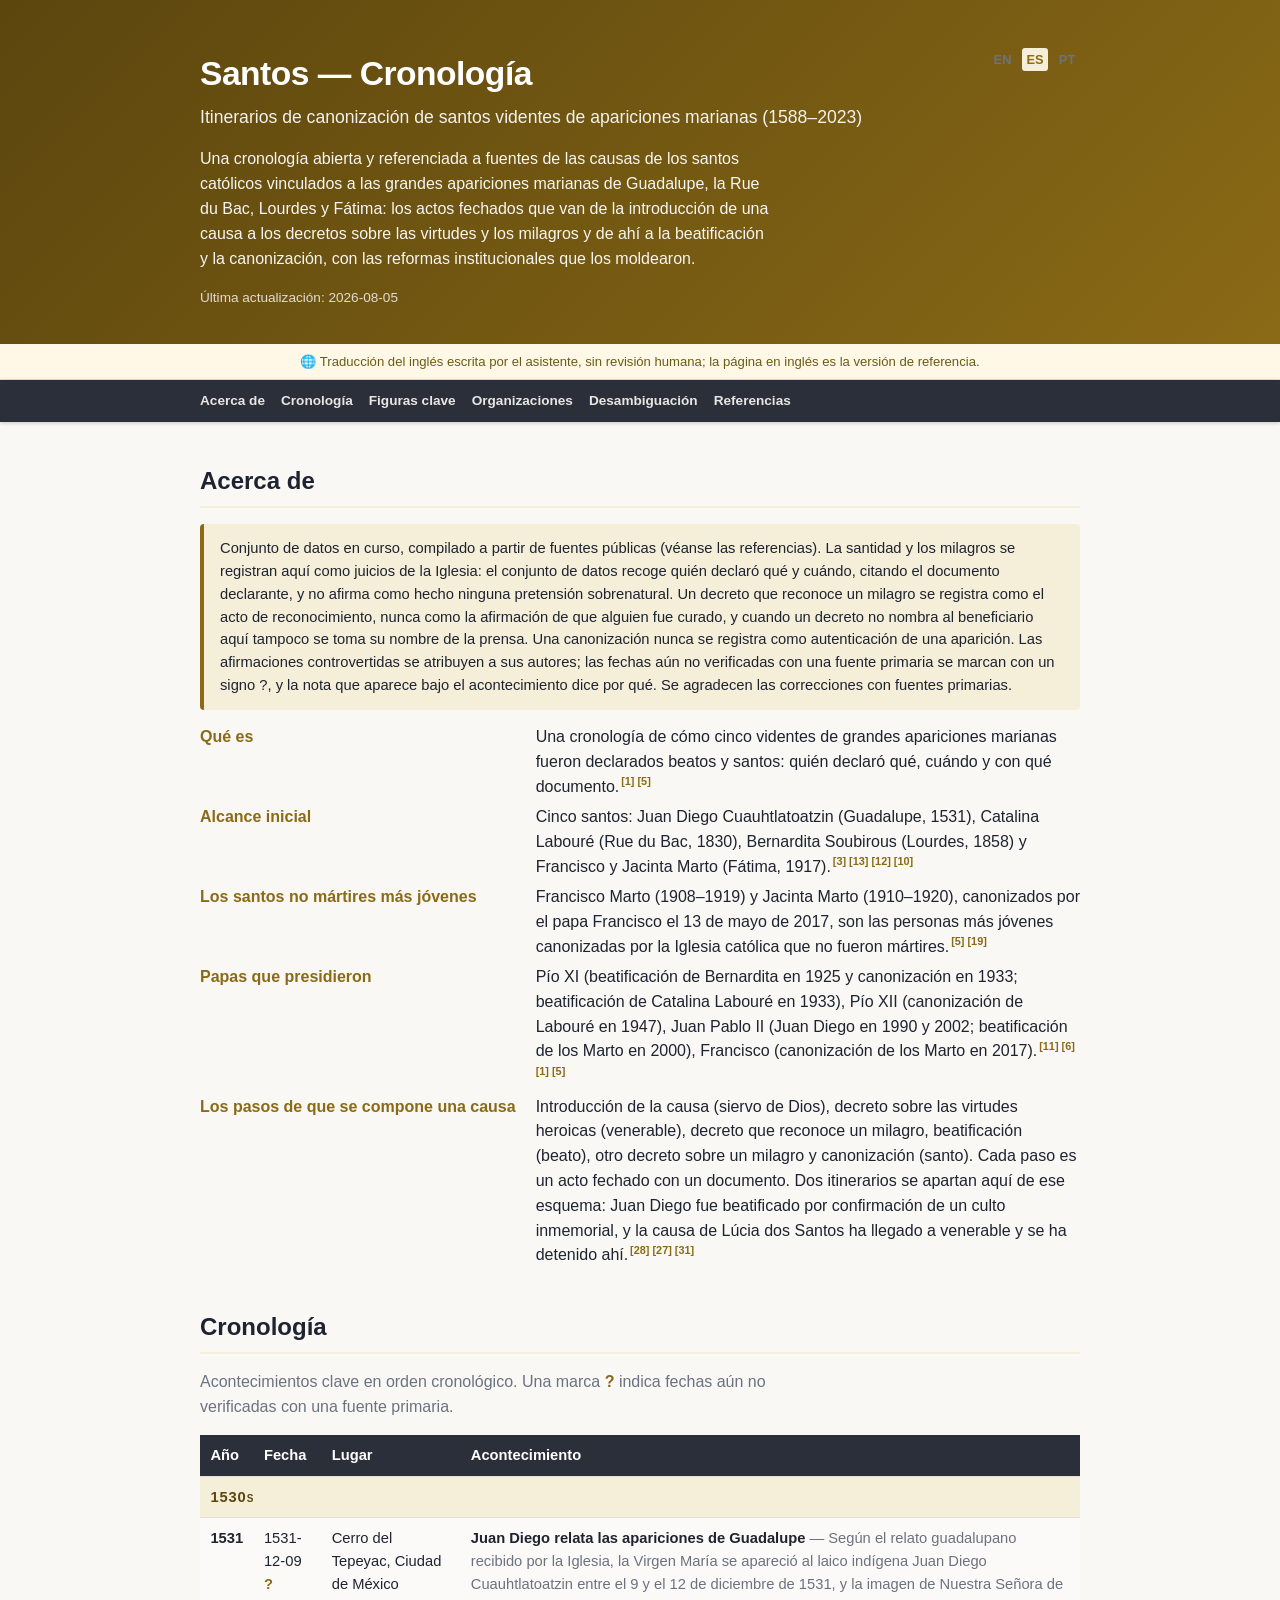
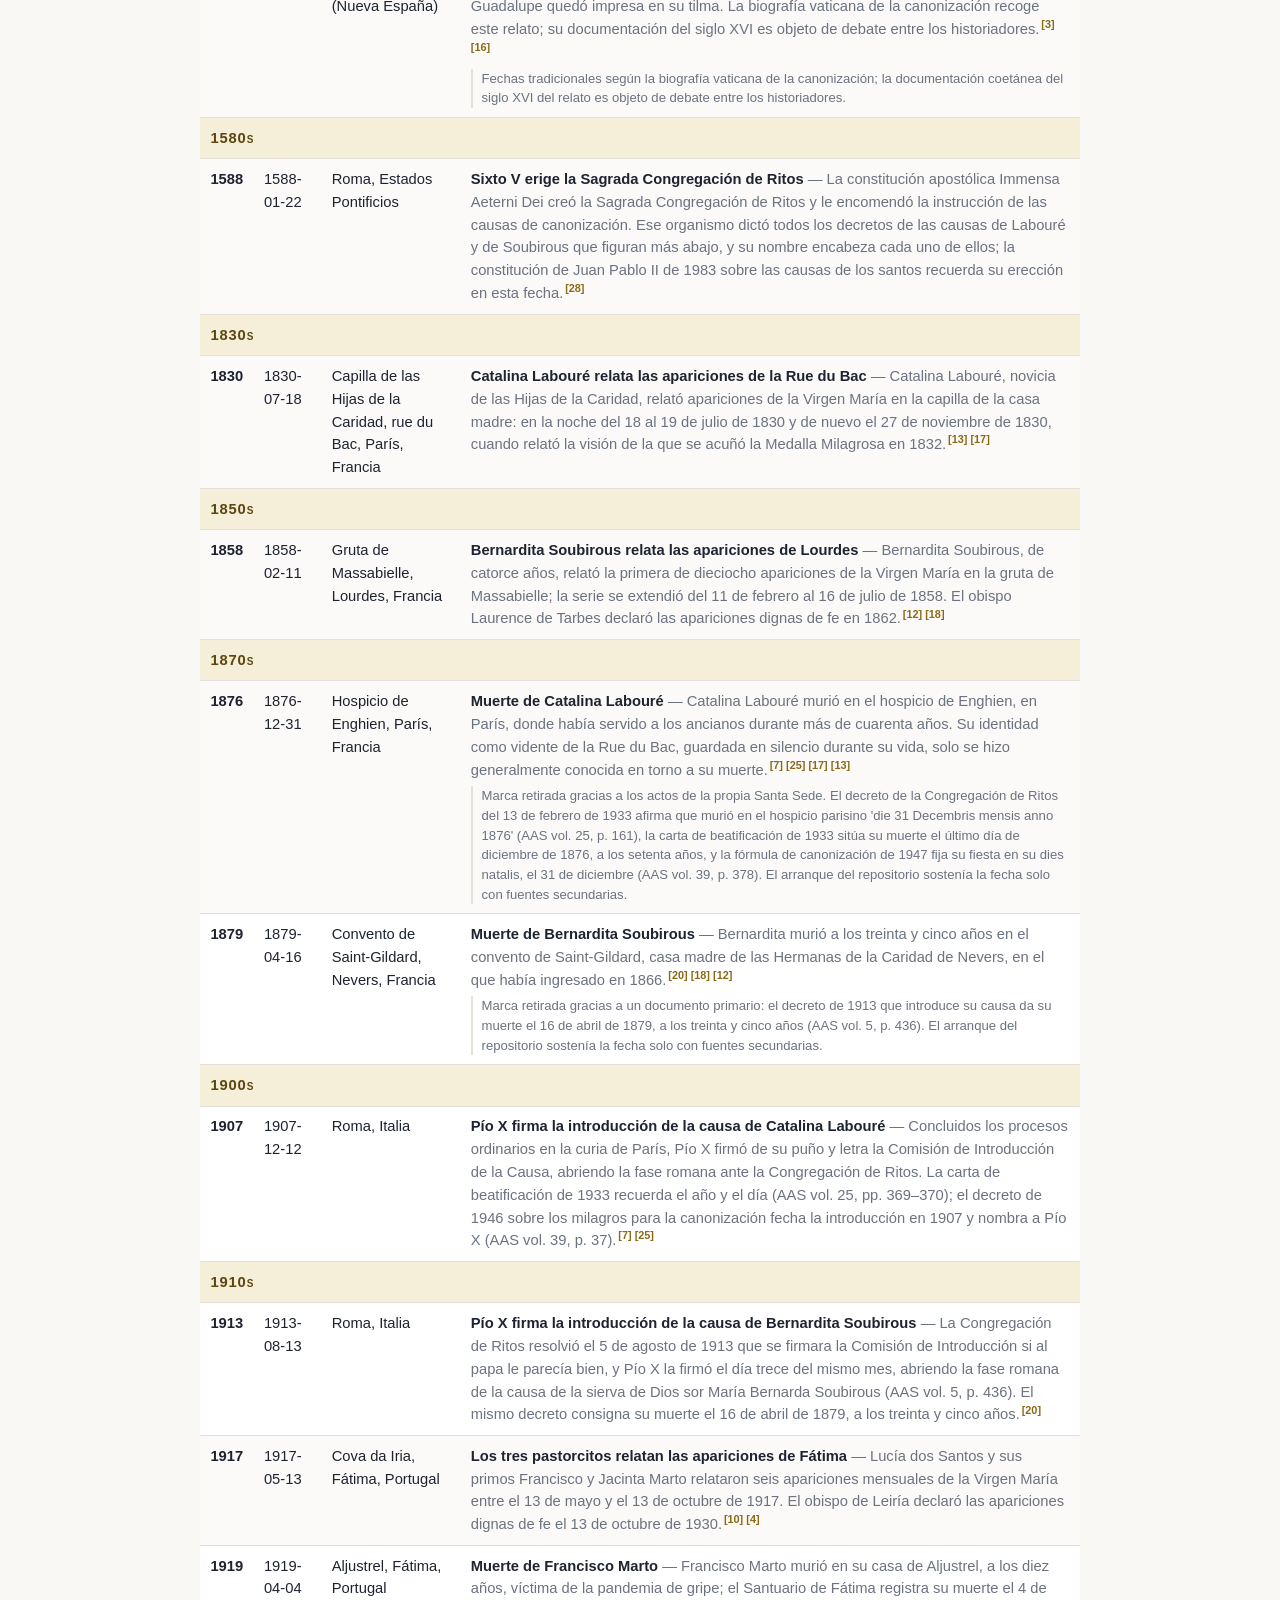
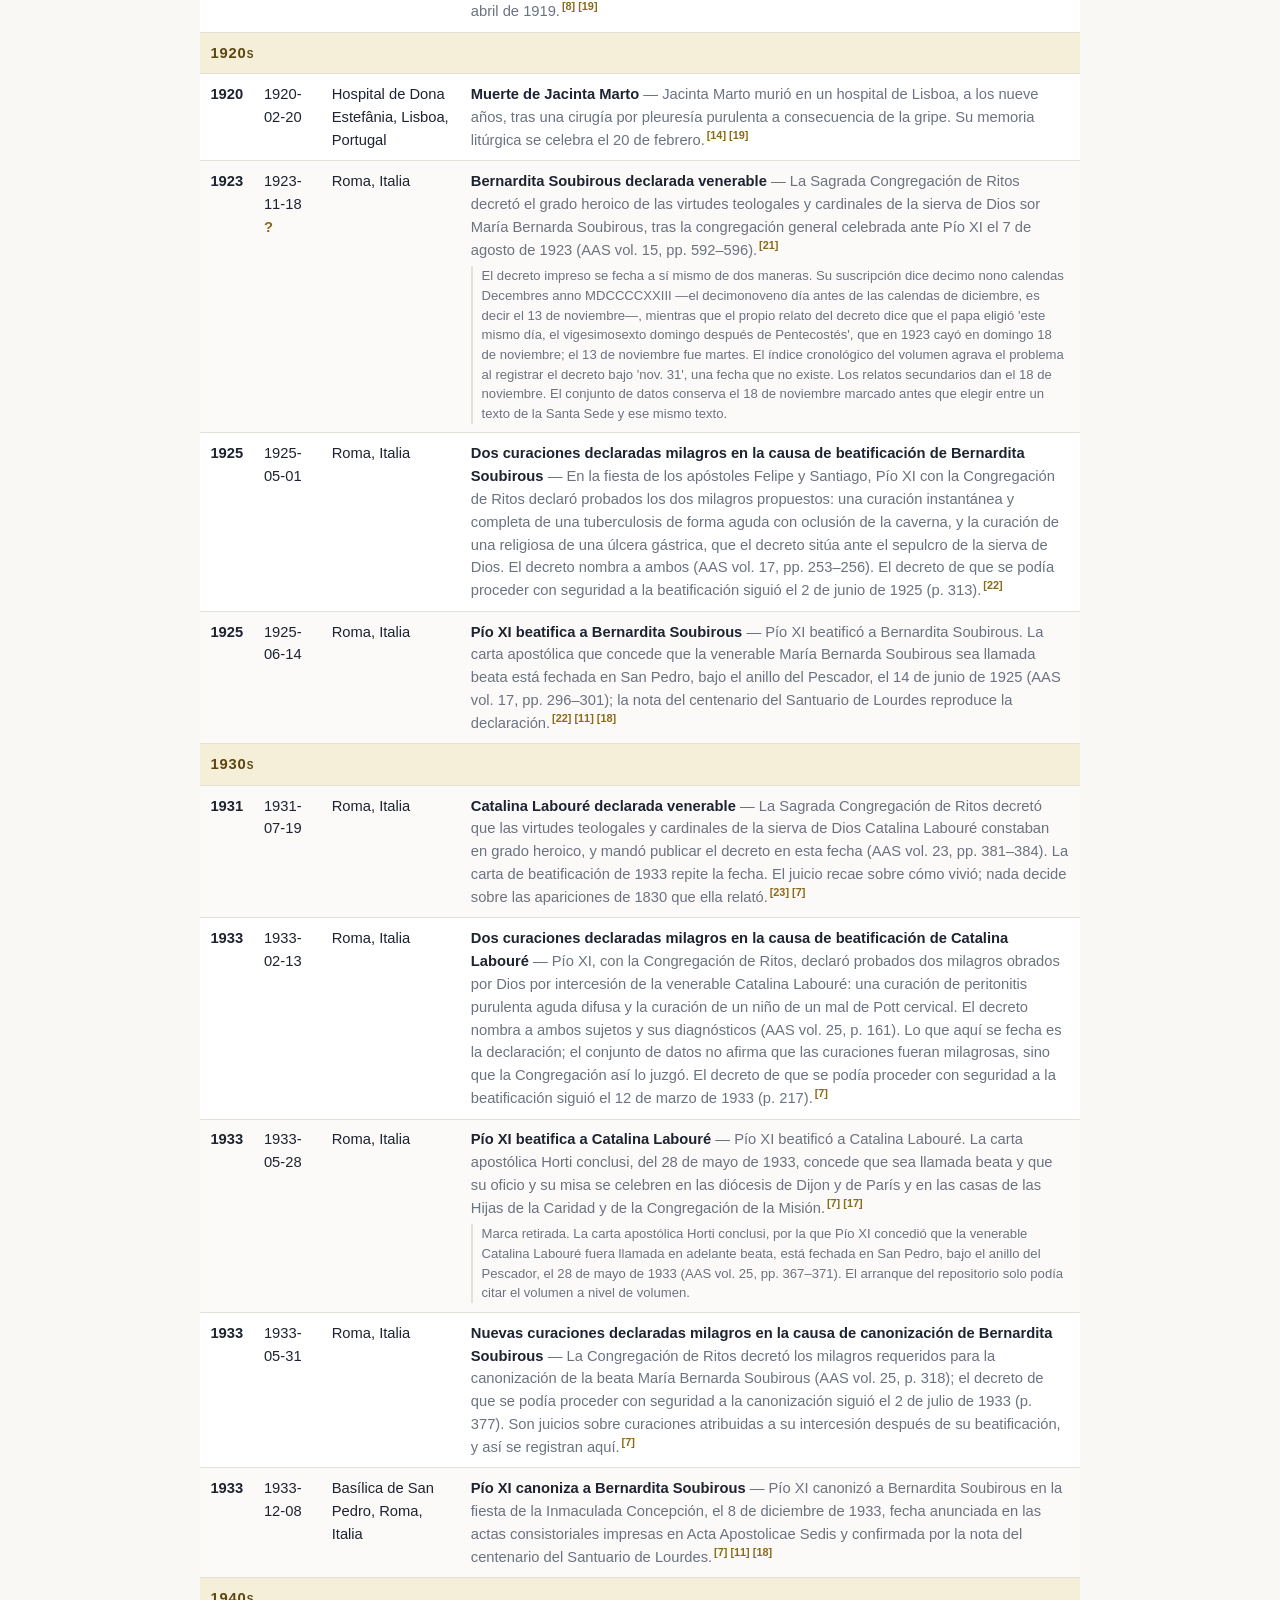
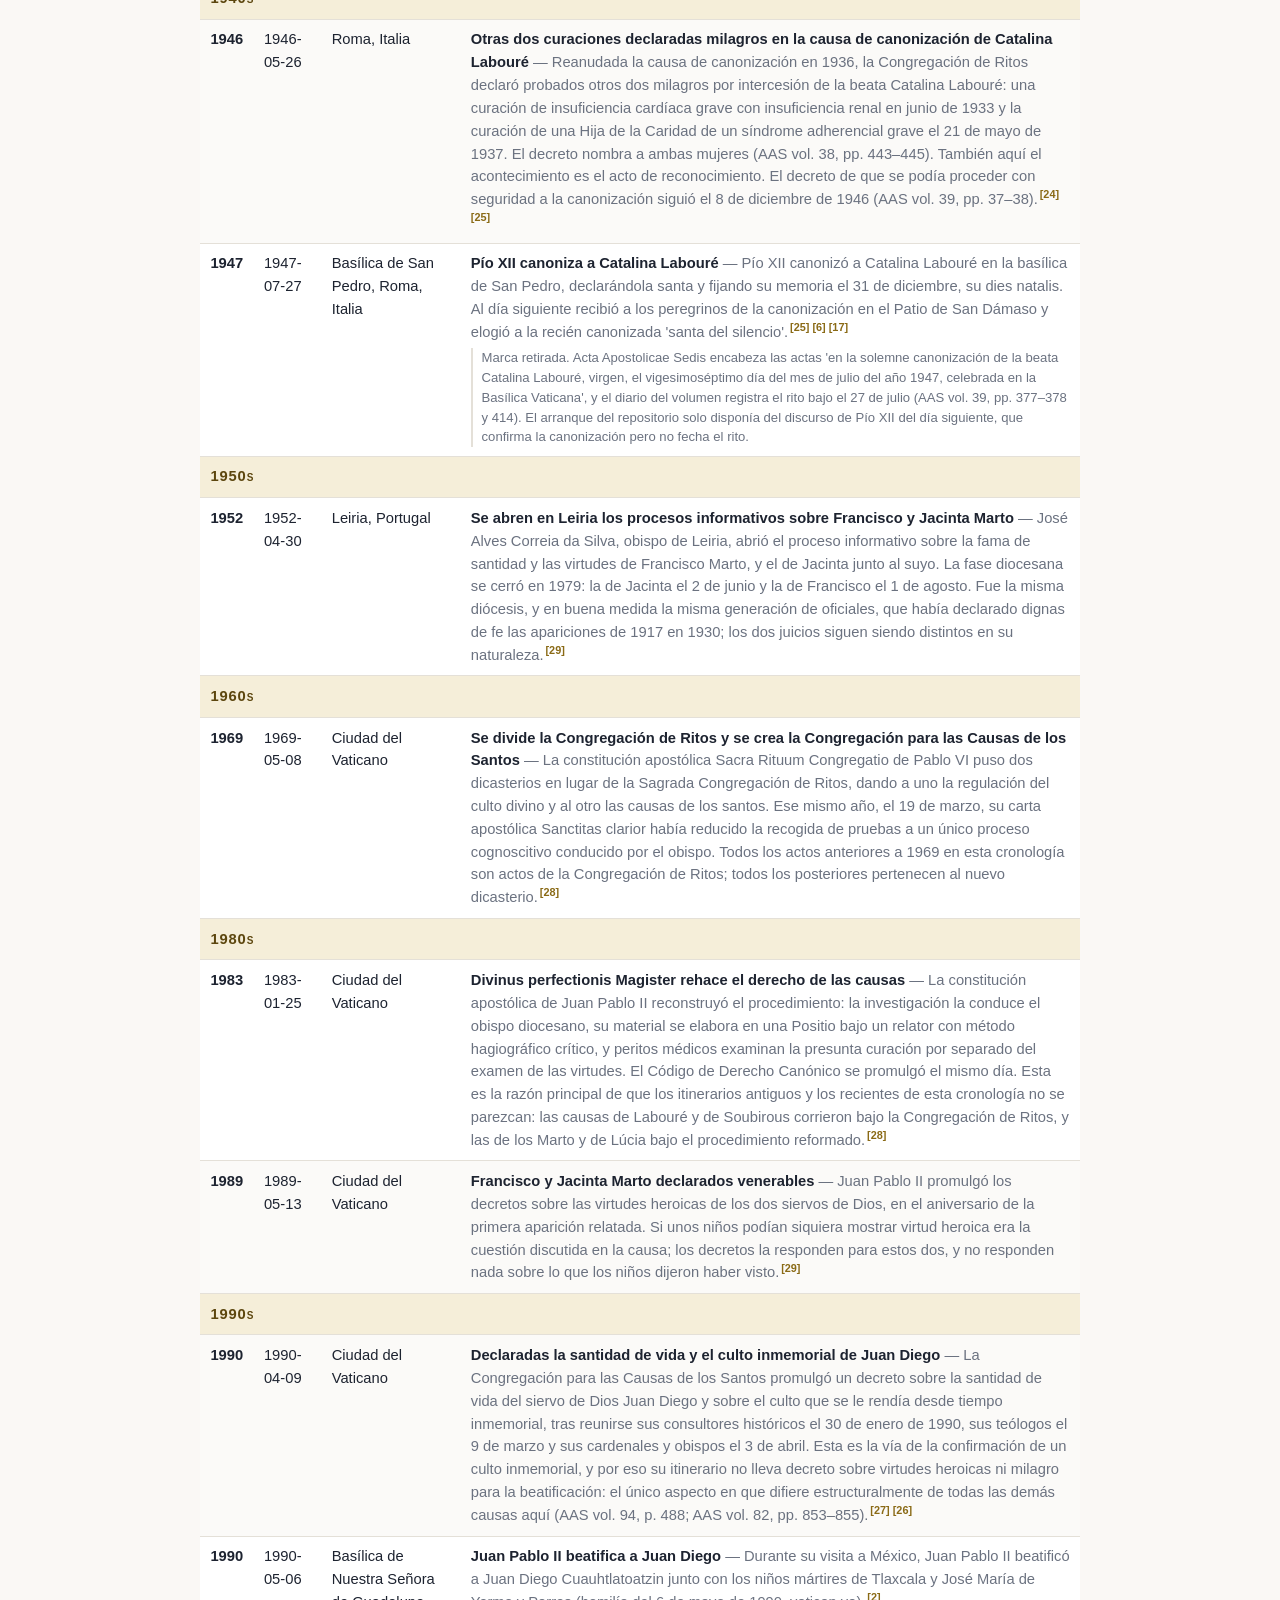
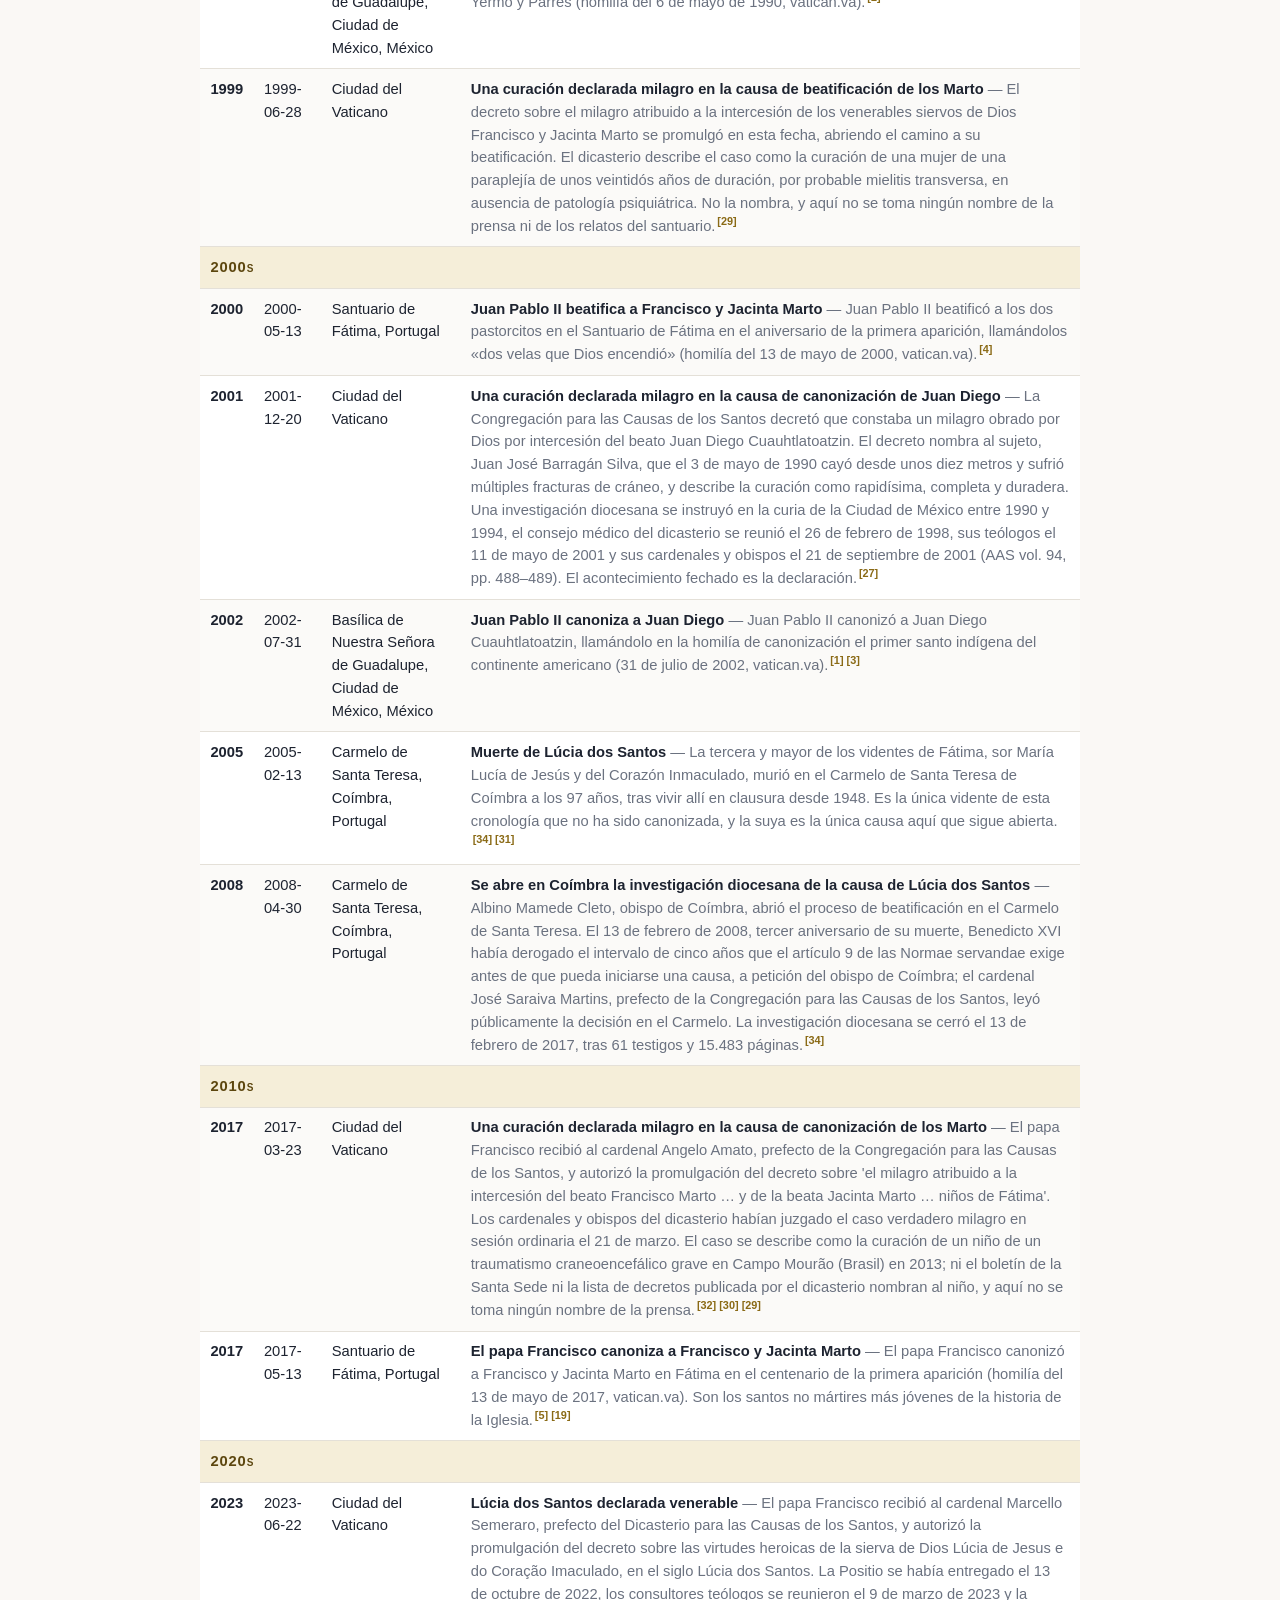
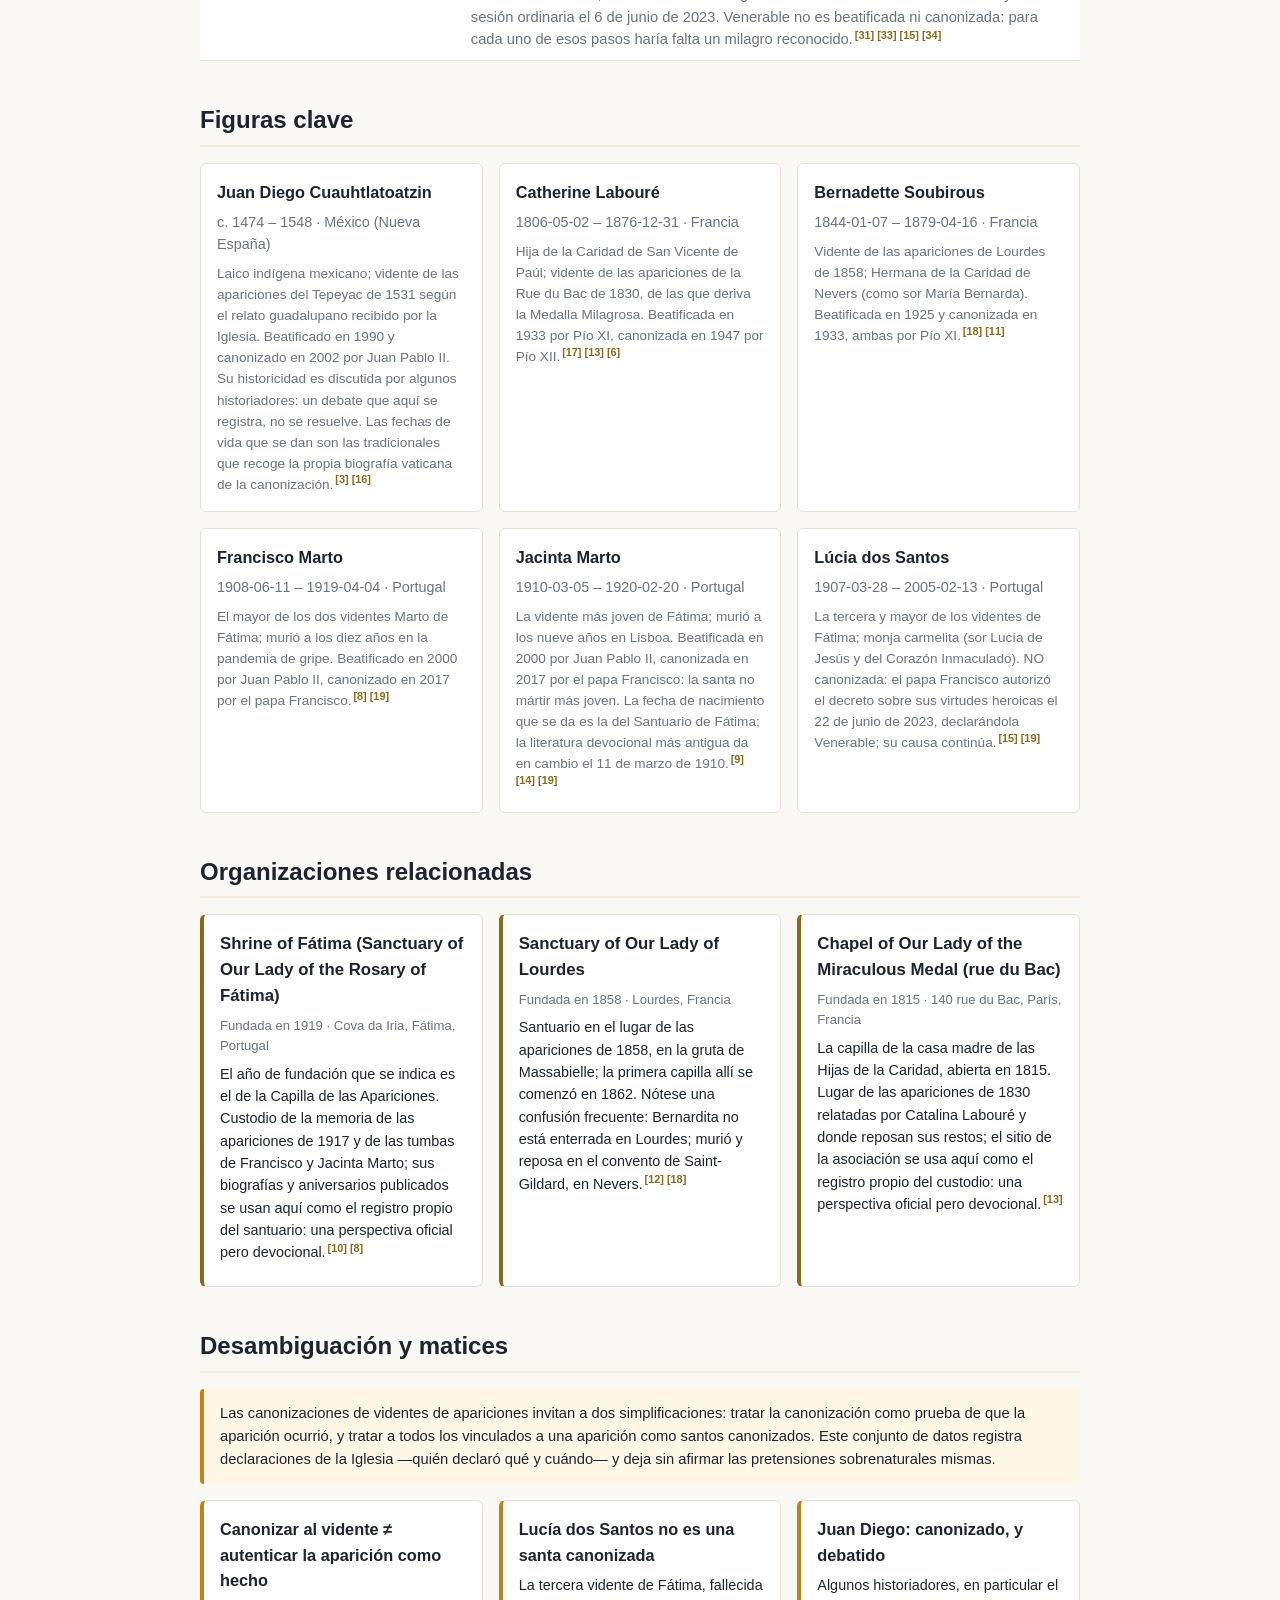
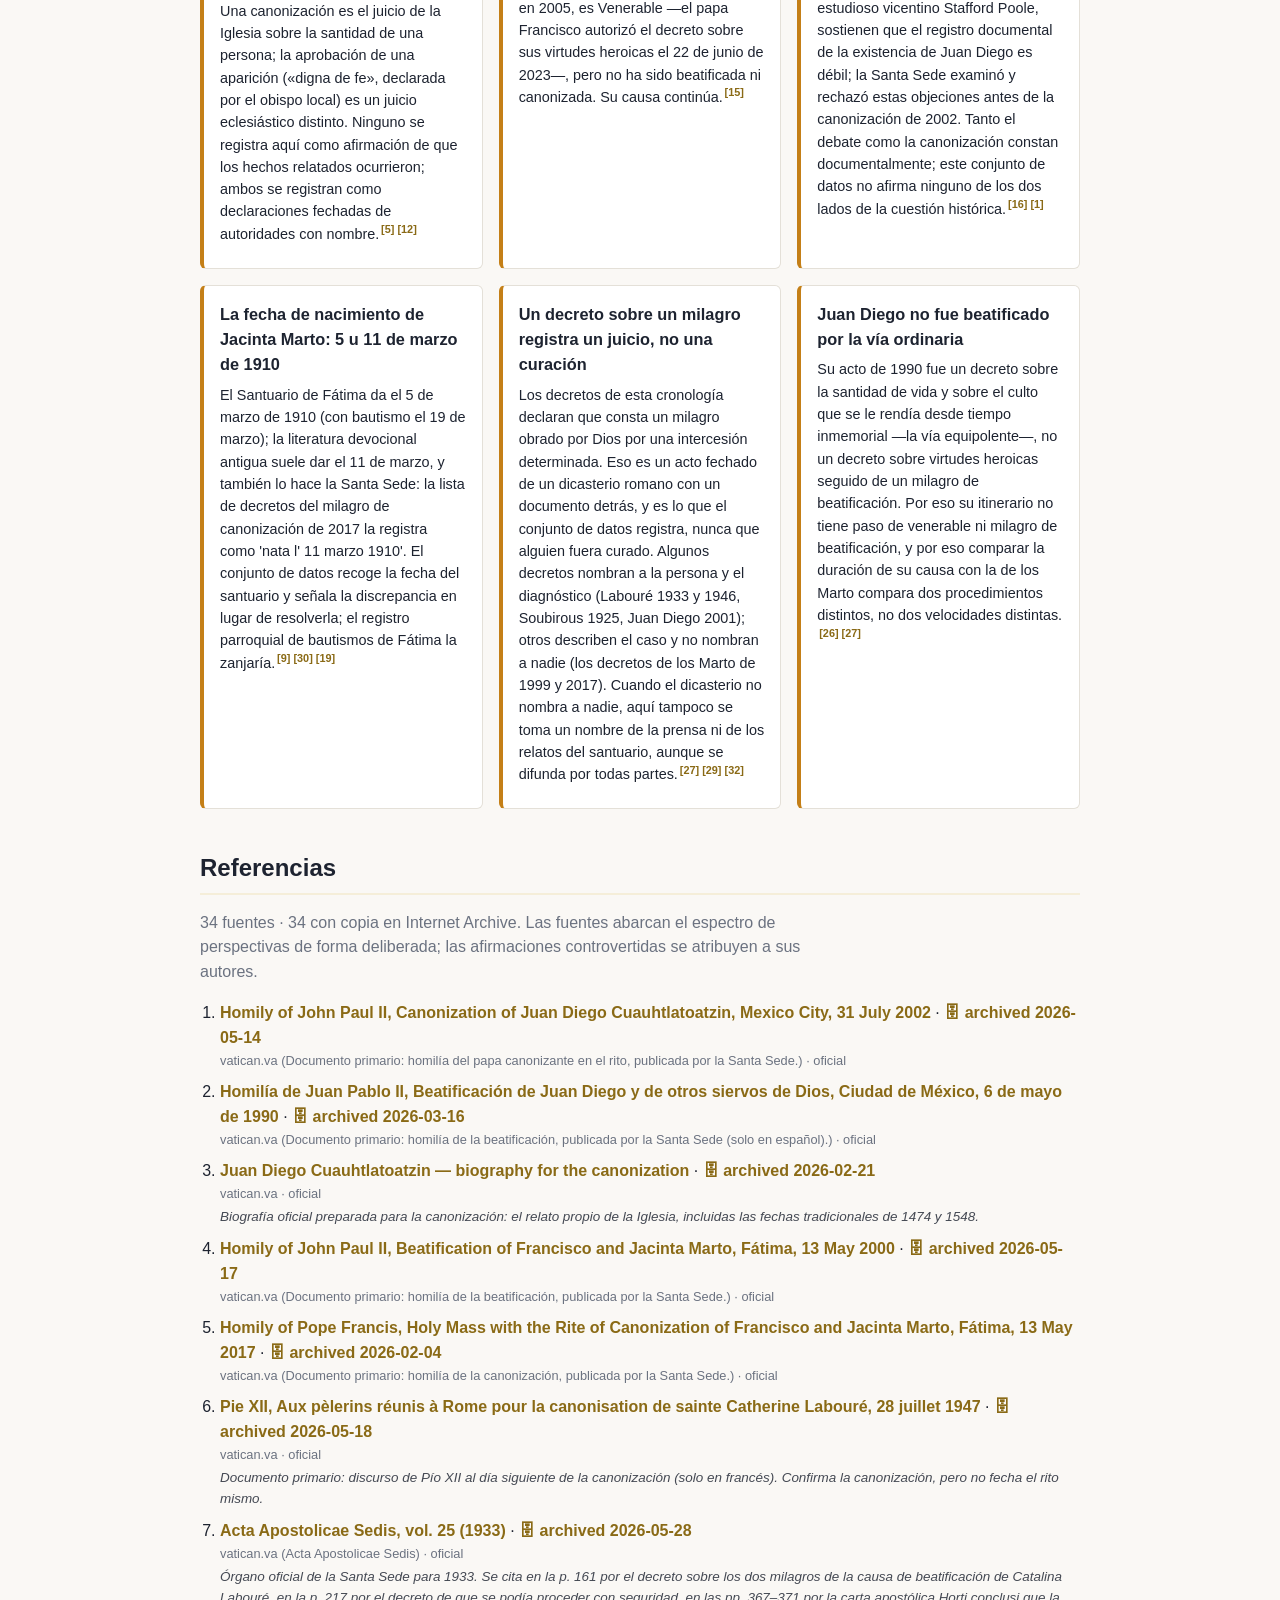
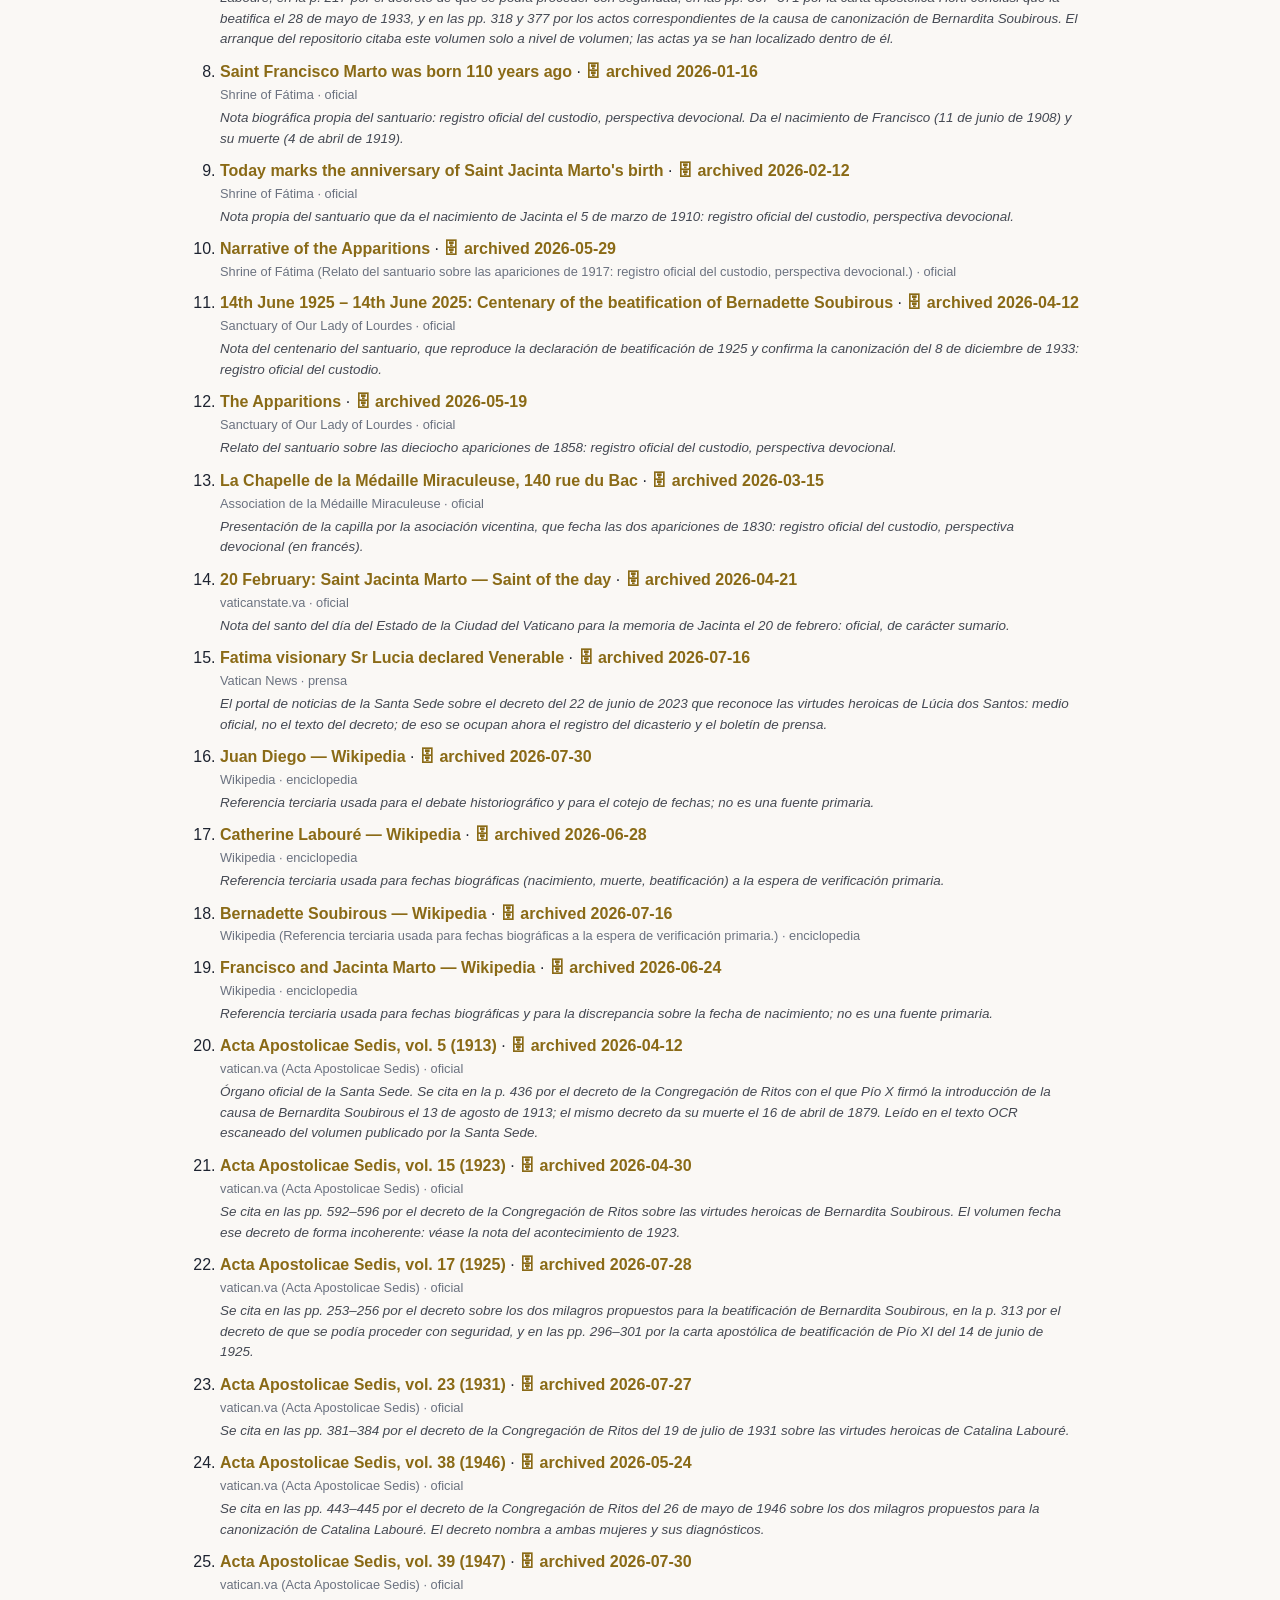
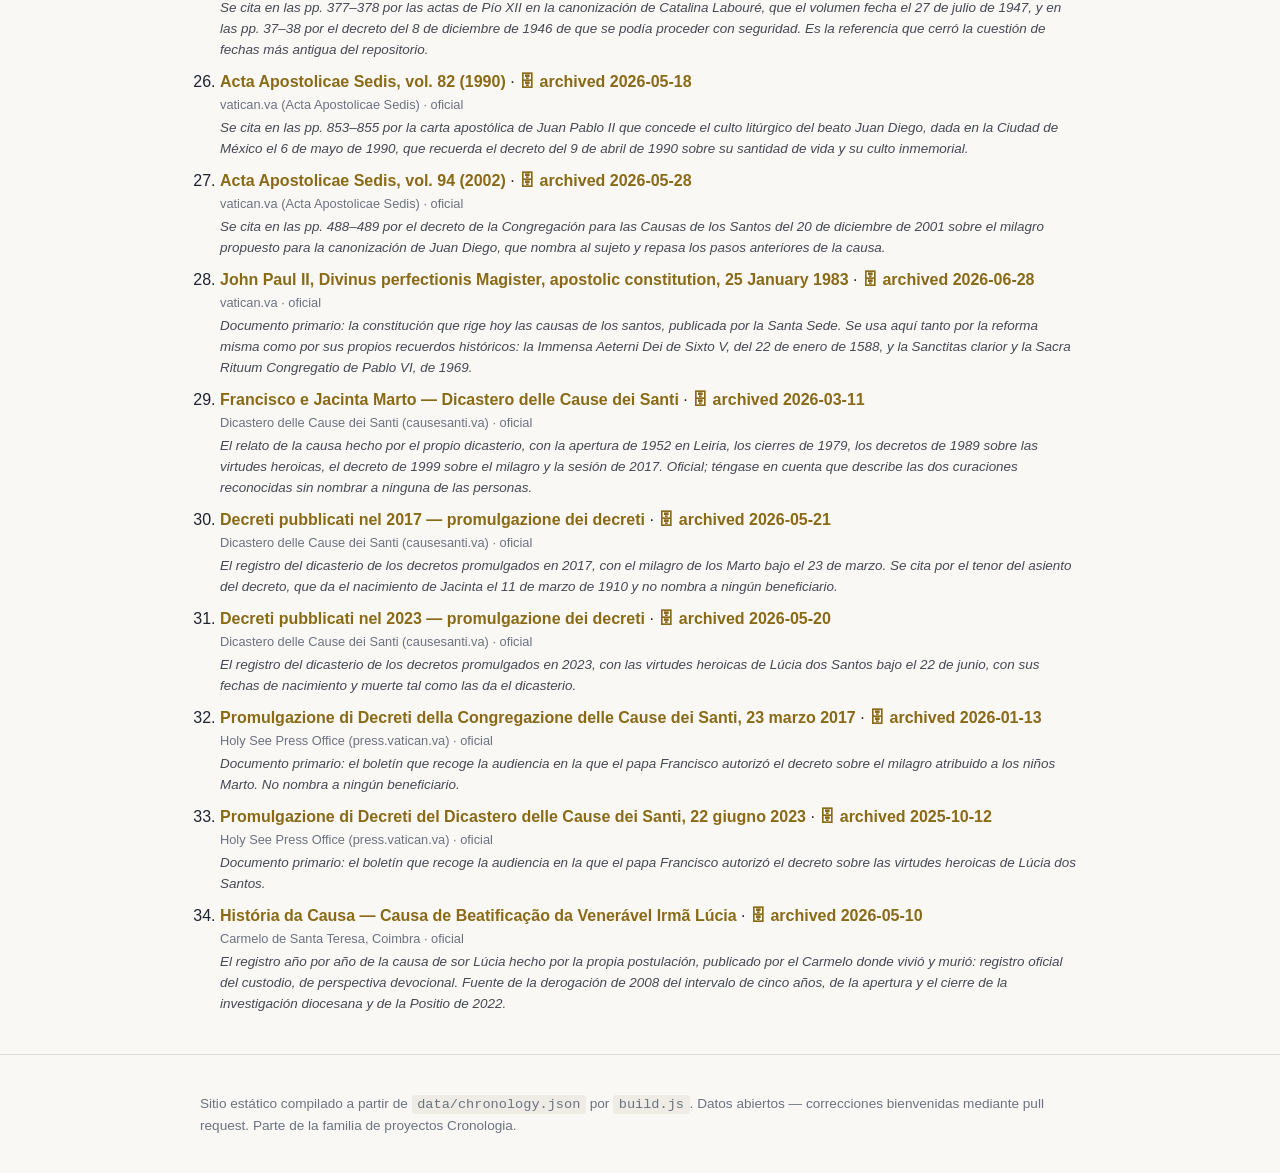
==== commit 848e7766: "Wayback: refresh data/archives.json (scheduled preservation run)" ====
--- a/docs/es/index.html
+++ b/docs/es/index.html
@@ -430,170 +430,170 @@
 
     <section id="references">
       <h2>Referencias</h2>
-      <p class="section-intro">34 fuentes. Las fuentes abarcan el
+      <p class="section-intro">34 fuentes · 34 con copia en Internet Archive. Las fuentes abarcan el
       espectro de perspectivas de forma deliberada; las afirmaciones controvertidas se atribuyen a sus autores.</p>
       <ol class="references">
         <li id="ref-1">
-          <a href="https://www.vatican.va/content/john-paul-ii/en/homilies/2002/documents/hf_jp-ii_hom_20020731_canonization-mexico.html" rel="noopener noreferrer" target="_blank">Homily of John Paul II, Canonization of Juan Diego Cuauhtlatoatzin, Mexico City, 31 July 2002</a>
+          <a href="https://www.vatican.va/content/john-paul-ii/en/homilies/2002/documents/hf_jp-ii_hom_20020731_canonization-mexico.html" rel="noopener noreferrer" target="_blank">Homily of John Paul II, Canonization of Juan Diego Cuauhtlatoatzin, Mexico City, 31 July 2002</a> · <a class="archive-link" href="https://web.archive.org/web/20260514044739/https://www.vatican.va/content/john-paul-ii/en/homilies/2002/documents/hf_jp-ii_hom_20020731_canonization-mexico.html" rel="noopener noreferrer" target="_blank">🗄 archived 2026-05-14</a>
           <span class="ref-meta">vatican.va (Documento primario: homilía del papa canonizante en el rito, publicada por la Santa Sede.) · oficial</span>
         </li>
         <li id="ref-2">
-          <a href="https://www.vatican.va/content/john-paul-ii/es/homilies/1990/documents/hf_jp-ii_hom_19900506_citta-del-messico.html" rel="noopener noreferrer" target="_blank">Homilía de Juan Pablo II, Beatificación de Juan Diego y de otros siervos de Dios, Ciudad de México, 6 de mayo de 1990</a>
+          <a href="https://www.vatican.va/content/john-paul-ii/es/homilies/1990/documents/hf_jp-ii_hom_19900506_citta-del-messico.html" rel="noopener noreferrer" target="_blank">Homilía de Juan Pablo II, Beatificación de Juan Diego y de otros siervos de Dios, Ciudad de México, 6 de mayo de 1990</a> · <a class="archive-link" href="https://web.archive.org/web/20260316150136/https://www.vatican.va/content/john-paul-ii/es/homilies/1990/documents/hf_jp-ii_hom_19900506_citta-del-messico.html" rel="noopener noreferrer" target="_blank">🗄 archived 2026-03-16</a>
           <span class="ref-meta">vatican.va (Documento primario: homilía de la beatificación, publicada por la Santa Sede (solo en español).) · oficial</span>
         </li>
         <li id="ref-3">
-          <a href="https://www.vatican.va/news_services/liturgy/saints/ns_lit_doc_20020731_juan-diego_en.html" rel="noopener noreferrer" target="_blank">Juan Diego Cuauhtlatoatzin — biography for the canonization</a>
+          <a href="https://www.vatican.va/news_services/liturgy/saints/ns_lit_doc_20020731_juan-diego_en.html" rel="noopener noreferrer" target="_blank">Juan Diego Cuauhtlatoatzin — biography for the canonization</a> · <a class="archive-link" href="https://web.archive.org/web/20260221231342/https://www.vatican.va/news_services/liturgy/saints/ns_lit_doc_20020731_juan-diego_en.html" rel="noopener noreferrer" target="_blank">🗄 archived 2026-02-21</a>
           <span class="ref-meta">vatican.va · oficial</span>
           <span class="ref-note">Biografía oficial preparada para la canonización: el relato propio de la Iglesia, incluidas las fechas tradicionales de 1474 y 1548.</span>
         </li>
         <li id="ref-4">
-          <a href="https://www.vatican.va/content/john-paul-ii/en/homilies/2000/documents/hf_jp-ii_hom_20000513_beatification-fatima.html" rel="noopener noreferrer" target="_blank">Homily of John Paul II, Beatification of Francisco and Jacinta Marto, Fátima, 13 May 2000</a>
+          <a href="https://www.vatican.va/content/john-paul-ii/en/homilies/2000/documents/hf_jp-ii_hom_20000513_beatification-fatima.html" rel="noopener noreferrer" target="_blank">Homily of John Paul II, Beatification of Francisco and Jacinta Marto, Fátima, 13 May 2000</a> · <a class="archive-link" href="https://web.archive.org/web/20260517001104/https://www.vatican.va/content/john-paul-ii/en/homilies/2000/documents/hf_jp-ii_hom_20000513_beatification-fatima.html" rel="noopener noreferrer" target="_blank">🗄 archived 2026-05-17</a>
           <span class="ref-meta">vatican.va (Documento primario: homilía de la beatificación, publicada por la Santa Sede.) · oficial</span>
         </li>
         <li id="ref-5">
-          <a href="https://www.vatican.va/content/francesco/en/homilies/2017/documents/papa-francesco_20170513_omelia-pellegrinaggio-fatima.html" rel="noopener noreferrer" target="_blank">Homily of Pope Francis, Holy Mass with the Rite of Canonization of Francisco and Jacinta Marto, Fátima, 13 May 2017</a>
+          <a href="https://www.vatican.va/content/francesco/en/homilies/2017/documents/papa-francesco_20170513_omelia-pellegrinaggio-fatima.html" rel="noopener noreferrer" target="_blank">Homily of Pope Francis, Holy Mass with the Rite of Canonization of Francisco and Jacinta Marto, Fátima, 13 May 2017</a> · <a class="archive-link" href="https://web.archive.org/web/20260204114311/https://www.vatican.va/content/francesco/en/homilies/2017/documents/papa-francesco_20170513_omelia-pellegrinaggio-fatima.html" rel="noopener noreferrer" target="_blank">🗄 archived 2026-02-04</a>
           <span class="ref-meta">vatican.va (Documento primario: homilía de la canonización, publicada por la Santa Sede.) · oficial</span>
         </li>
         <li id="ref-6">
-          <a href="https://www.vatican.va/content/pius-xii/fr/speeches/1947/documents/hf_p-xii_spe_19470728_beata-caterina-laboure.html" rel="noopener noreferrer" target="_blank">Pie XII, Aux pèlerins réunis à Rome pour la canonisation de sainte Catherine Labouré, 28 juillet 1947</a>
+          <a href="https://www.vatican.va/content/pius-xii/fr/speeches/1947/documents/hf_p-xii_spe_19470728_beata-caterina-laboure.html" rel="noopener noreferrer" target="_blank">Pie XII, Aux pèlerins réunis à Rome pour la canonisation de sainte Catherine Labouré, 28 juillet 1947</a> · <a class="archive-link" href="https://web.archive.org/web/20260518011905/https://www.vatican.va/content/pius-xii/fr/speeches/1947/documents/hf_p-xii_spe_19470728_beata-caterina-laboure.html" rel="noopener noreferrer" target="_blank">🗄 archived 2026-05-18</a>
           <span class="ref-meta">vatican.va · oficial</span>
           <span class="ref-note">Documento primario: discurso de Pío XII al día siguiente de la canonización (solo en francés). Confirma la canonización, pero no fecha el rito mismo.</span>
         </li>
         <li id="ref-7">
-          <a href="https://www.vatican.va/archive/aas/documents/AAS-25-1933-ocr.pdf" rel="noopener noreferrer" target="_blank">Acta Apostolicae Sedis, vol. 25 (1933)</a>
+          <a href="https://www.vatican.va/archive/aas/documents/AAS-25-1933-ocr.pdf" rel="noopener noreferrer" target="_blank">Acta Apostolicae Sedis, vol. 25 (1933)</a> · <a class="archive-link" href="https://web.archive.org/web/20260528021011/https://www.vatican.va/archive/aas/documents/AAS-25-1933-ocr.pdf" rel="noopener noreferrer" target="_blank">🗄 archived 2026-05-28</a>
           <span class="ref-meta">vatican.va (Acta Apostolicae Sedis) · oficial</span>
           <span class="ref-note">Órgano oficial de la Santa Sede para 1933. Se cita en la p. 161 por el decreto sobre los dos milagros de la causa de beatificación de Catalina Labouré, en la p. 217 por el decreto de que se podía proceder con seguridad, en las pp. 367–371 por la carta apostólica Horti conclusi que la beatifica el 28 de mayo de 1933, y en las pp. 318 y 377 por los actos correspondientes de la causa de canonización de Bernardita Soubirous. El arranque del repositorio citaba este volumen solo a nivel de volumen; las actas ya se han localizado dentro de él.</span>
         </li>
         <li id="ref-8">
-          <a href="https://www.fatima.pt/en/news/saint-francisco-marto-was-born-110-years-ago" rel="noopener noreferrer" target="_blank">Saint Francisco Marto was born 110 years ago</a>
+          <a href="https://www.fatima.pt/en/news/saint-francisco-marto-was-born-110-years-ago" rel="noopener noreferrer" target="_blank">Saint Francisco Marto was born 110 years ago</a> · <a class="archive-link" href="https://web.archive.org/web/20260116102914/https://www.fatima.pt/en/news/saint-francisco-marto-was-born-110-years-ago" rel="noopener noreferrer" target="_blank">🗄 archived 2026-01-16</a>
           <span class="ref-meta">Shrine of Fátima · oficial</span>
           <span class="ref-note">Nota biográfica propia del santuario: registro oficial del custodio, perspectiva devocional. Da el nacimiento de Francisco (11 de junio de 1908) y su muerte (4 de abril de 1919).</span>
         </li>
         <li id="ref-9">
-          <a href="https://www.fatima.pt/en/news/today-marks-the-anniversary-of-saint-jacinta-martos-birth" rel="noopener noreferrer" target="_blank">Today marks the anniversary of Saint Jacinta Marto&#39;s birth</a>
+          <a href="https://www.fatima.pt/en/news/today-marks-the-anniversary-of-saint-jacinta-martos-birth" rel="noopener noreferrer" target="_blank">Today marks the anniversary of Saint Jacinta Marto&#39;s birth</a> · <a class="archive-link" href="https://web.archive.org/web/20260212130537/https://www.fatima.pt/en/news/today-marks-the-anniversary-of-saint-jacinta-martos-birth" rel="noopener noreferrer" target="_blank">🗄 archived 2026-02-12</a>
           <span class="ref-meta">Shrine of Fátima · oficial</span>
           <span class="ref-note">Nota propia del santuario que da el nacimiento de Jacinta el 5 de marzo de 1910: registro oficial del custodio, perspectiva devocional.</span>
         </li>
         <li id="ref-10">
-          <a href="https://www.fatima.pt/en/pages/narrative-of-the-apparitions-" rel="noopener noreferrer" target="_blank">Narrative of the Apparitions</a>
+          <a href="https://www.fatima.pt/en/pages/narrative-of-the-apparitions-" rel="noopener noreferrer" target="_blank">Narrative of the Apparitions</a> · <a class="archive-link" href="https://web.archive.org/web/20260529205719/https://www.fatima.pt/en/pages/narrative-of-the-apparitions-" rel="noopener noreferrer" target="_blank">🗄 archived 2026-05-29</a>
           <span class="ref-meta">Shrine of Fátima (Relato del santuario sobre las apariciones de 1917: registro oficial del custodio, perspectiva devocional.) · oficial</span>
         </li>
         <li id="ref-11">
-          <a href="https://www.lourdes-france.com/en/centenary-of-the-beatification-of-bernadette-soubirous/" rel="noopener noreferrer" target="_blank">14th June 1925 – 14th June 2025: Centenary of the beatification of Bernadette Soubirous</a>
+          <a href="https://www.lourdes-france.com/en/centenary-of-the-beatification-of-bernadette-soubirous/" rel="noopener noreferrer" target="_blank">14th June 1925 – 14th June 2025: Centenary of the beatification of Bernadette Soubirous</a> · <a class="archive-link" href="https://web.archive.org/web/20260412170908/https://www.lourdes-france.com/en/centenary-of-the-beatification-of-bernadette-soubirous/" rel="noopener noreferrer" target="_blank">🗄 archived 2026-04-12</a>
           <span class="ref-meta">Sanctuary of Our Lady of Lourdes · oficial</span>
           <span class="ref-note">Nota del centenario del santuario, que reproduce la declaración de beatificación de 1925 y confirma la canonización del 8 de diciembre de 1933: registro oficial del custodio.</span>
         </li>
         <li id="ref-12">
-          <a href="https://www.lourdes-france.com/en/the-apparitions/" rel="noopener noreferrer" target="_blank">The Apparitions</a>
+          <a href="https://www.lourdes-france.com/en/the-apparitions/" rel="noopener noreferrer" target="_blank">The Apparitions</a> · <a class="archive-link" href="https://web.archive.org/web/20260519222921/https://www.lourdes-france.com/en/the-apparitions/" rel="noopener noreferrer" target="_blank">🗄 archived 2026-05-19</a>
           <span class="ref-meta">Sanctuary of Our Lady of Lourdes · oficial</span>
           <span class="ref-note">Relato del santuario sobre las dieciocho apariciones de 1858: registro oficial del custodio, perspectiva devocional.</span>
         </li>
         <li id="ref-13">
-          <a href="https://www.medaille-miraculeuse.fr/chapelle-medaille-miraculeuse" rel="noopener noreferrer" target="_blank">La Chapelle de la Médaille Miraculeuse, 140 rue du Bac</a>
+          <a href="https://www.medaille-miraculeuse.fr/chapelle-medaille-miraculeuse" rel="noopener noreferrer" target="_blank">La Chapelle de la Médaille Miraculeuse, 140 rue du Bac</a> · <a class="archive-link" href="https://web.archive.org/web/20260315172304/https://www.medaille-miraculeuse.fr/chapelle-medaille-miraculeuse" rel="noopener noreferrer" target="_blank">🗄 archived 2026-03-15</a>
           <span class="ref-meta">Association de la Médaille Miraculeuse · oficial</span>
           <span class="ref-note">Presentación de la capilla por la asociación vicentina, que fecha las dos apariciones de 1830: registro oficial del custodio, perspectiva devocional (en francés).</span>
         </li>
         <li id="ref-14">
-          <a href="https://www.vaticanstate.va/en/state-and-government/general-informations/saint-of-the-day/3675-20-february-saint-jacinta-marto.html" rel="noopener noreferrer" target="_blank">20 February: Saint Jacinta Marto — Saint of the day</a>
+          <a href="https://www.vaticanstate.va/en/state-and-government/general-informations/saint-of-the-day/3675-20-february-saint-jacinta-marto.html" rel="noopener noreferrer" target="_blank">20 February: Saint Jacinta Marto — Saint of the day</a> · <a class="archive-link" href="https://web.archive.org/web/20260421174205/https://vaticanstate.va/en/state-and-government/general-informations/saint-of-the-day/3675-20-february-saint-jacinta-marto.html" rel="noopener noreferrer" target="_blank">🗄 archived 2026-04-21</a>
           <span class="ref-meta">vaticanstate.va · oficial</span>
           <span class="ref-note">Nota del santo del día del Estado de la Ciudad del Vaticano para la memoria de Jacinta el 20 de febrero: oficial, de carácter sumario.</span>
         </li>
         <li id="ref-15">
-          <a href="https://www.vaticannews.va/en/vatican-city/news/2023-06/fatima-visionary-sr-lucia-declared-venerable.html" rel="noopener noreferrer" target="_blank">Fatima visionary Sr Lucia declared Venerable</a>
+          <a href="https://www.vaticannews.va/en/vatican-city/news/2023-06/fatima-visionary-sr-lucia-declared-venerable.html" rel="noopener noreferrer" target="_blank">Fatima visionary Sr Lucia declared Venerable</a> · <a class="archive-link" href="https://web.archive.org/web/20260716145921/https://www.vaticannews.va/en/vatican-city/news/2023-06/fatima-visionary-sr-lucia-declared-venerable.html" rel="noopener noreferrer" target="_blank">🗄 archived 2026-07-16</a>
           <span class="ref-meta">Vatican News · prensa</span>
           <span class="ref-note">El portal de noticias de la Santa Sede sobre el decreto del 22 de junio de 2023 que reconoce las virtudes heroicas de Lúcia dos Santos: medio oficial, no el texto del decreto; de eso se ocupan ahora el registro del dicasterio y el boletín de prensa.</span>
         </li>
         <li id="ref-16">
-          <a href="https://en.wikipedia.org/wiki/Juan_Diego" rel="noopener noreferrer" target="_blank">Juan Diego — Wikipedia</a>
+          <a href="https://en.wikipedia.org/wiki/Juan_Diego" rel="noopener noreferrer" target="_blank">Juan Diego — Wikipedia</a> · <a class="archive-link" href="https://web.archive.org/web/20260730204617/https://en.wikipedia.org/wiki/Juan_Diego" rel="noopener noreferrer" target="_blank">🗄 archived 2026-07-30</a>
           <span class="ref-meta">Wikipedia · enciclopedia</span>
           <span class="ref-note">Referencia terciaria usada para el debate historiográfico y para el cotejo de fechas; no es una fuente primaria.</span>
         </li>
         <li id="ref-17">
-          <a href="https://en.wikipedia.org/wiki/Catherine_Labour%C3%A9" rel="noopener noreferrer" target="_blank">Catherine Labouré — Wikipedia</a>
+          <a href="https://en.wikipedia.org/wiki/Catherine_Labour%C3%A9" rel="noopener noreferrer" target="_blank">Catherine Labouré — Wikipedia</a> · <a class="archive-link" href="https://web.archive.org/web/20260628192721/https://en.wikipedia.org/wiki/Catherine_Labour%C3%A9" rel="noopener noreferrer" target="_blank">🗄 archived 2026-06-28</a>
           <span class="ref-meta">Wikipedia · enciclopedia</span>
           <span class="ref-note">Referencia terciaria usada para fechas biográficas (nacimiento, muerte, beatificación) a la espera de verificación primaria.</span>
         </li>
         <li id="ref-18">
-          <a href="https://en.wikipedia.org/wiki/Bernadette_Soubirous" rel="noopener noreferrer" target="_blank">Bernadette Soubirous — Wikipedia</a>
+          <a href="https://en.wikipedia.org/wiki/Bernadette_Soubirous" rel="noopener noreferrer" target="_blank">Bernadette Soubirous — Wikipedia</a> · <a class="archive-link" href="https://web.archive.org/web/20260716050430/https://en.wikipedia.org/wiki/Bernadette_Soubirous" rel="noopener noreferrer" target="_blank">🗄 archived 2026-07-16</a>
           <span class="ref-meta">Wikipedia (Referencia terciaria usada para fechas biográficas a la espera de verificación primaria.) · enciclopedia</span>
         </li>
         <li id="ref-19">
-          <a href="https://en.wikipedia.org/wiki/Francisco_and_Jacinta_Marto" rel="noopener noreferrer" target="_blank">Francisco and Jacinta Marto — Wikipedia</a>
+          <a href="https://en.wikipedia.org/wiki/Francisco_and_Jacinta_Marto" rel="noopener noreferrer" target="_blank">Francisco and Jacinta Marto — Wikipedia</a> · <a class="archive-link" href="https://web.archive.org/web/20260624042644/https://en.wikipedia.org/wiki/Francisco_and_Jacinta_Marto" rel="noopener noreferrer" target="_blank">🗄 archived 2026-06-24</a>
           <span class="ref-meta">Wikipedia · enciclopedia</span>
           <span class="ref-note">Referencia terciaria usada para fechas biográficas y para la discrepancia sobre la fecha de nacimiento; no es una fuente primaria.</span>
         </li>
         <li id="ref-20">
-          <a href="https://www.vatican.va/archive/aas/documents/AAS-05-1913-ocr.pdf" rel="noopener noreferrer" target="_blank">Acta Apostolicae Sedis, vol. 5 (1913)</a>
+          <a href="https://www.vatican.va/archive/aas/documents/AAS-05-1913-ocr.pdf" rel="noopener noreferrer" target="_blank">Acta Apostolicae Sedis, vol. 5 (1913)</a> · <a class="archive-link" href="https://web.archive.org/web/20260412070101/https://www.vatican.va/archive/aas/documents/AAS-05-1913-ocr.pdf" rel="noopener noreferrer" target="_blank">🗄 archived 2026-04-12</a>
           <span class="ref-meta">vatican.va (Acta Apostolicae Sedis) · oficial</span>
           <span class="ref-note">Órgano oficial de la Santa Sede. Se cita en la p. 436 por el decreto de la Congregación de Ritos con el que Pío X firmó la introducción de la causa de Bernardita Soubirous el 13 de agosto de 1913; el mismo decreto da su muerte el 16 de abril de 1879. Leído en el texto OCR escaneado del volumen publicado por la Santa Sede.</span>
         </li>
         <li id="ref-21">
-          <a href="https://www.vatican.va/archive/aas/documents/AAS-15-1923-ocr.pdf" rel="noopener noreferrer" target="_blank">Acta Apostolicae Sedis, vol. 15 (1923)</a>
+          <a href="https://www.vatican.va/archive/aas/documents/AAS-15-1923-ocr.pdf" rel="noopener noreferrer" target="_blank">Acta Apostolicae Sedis, vol. 15 (1923)</a> · <a class="archive-link" href="https://web.archive.org/web/20260430055714/https://www.vatican.va/archive/aas/documents/AAS-15-1923-ocr.pdf" rel="noopener noreferrer" target="_blank">🗄 archived 2026-04-30</a>
           <span class="ref-meta">vatican.va (Acta Apostolicae Sedis) · oficial</span>
           <span class="ref-note">Se cita en las pp. 592–596 por el decreto de la Congregación de Ritos sobre las virtudes heroicas de Bernardita Soubirous. El volumen fecha ese decreto de forma incoherente: véase la nota del acontecimiento de 1923.</span>
         </li>
         <li id="ref-22">
-          <a href="https://www.vatican.va/archive/aas/documents/AAS-17-1925-ocr.pdf" rel="noopener noreferrer" target="_blank">Acta Apostolicae Sedis, vol. 17 (1925)</a>
+          <a href="https://www.vatican.va/archive/aas/documents/AAS-17-1925-ocr.pdf" rel="noopener noreferrer" target="_blank">Acta Apostolicae Sedis, vol. 17 (1925)</a> · <a class="archive-link" href="https://web.archive.org/web/20260728034435/https://www.vatican.va/archive/aas/documents/AAS-17-1925-ocr.pdf" rel="noopener noreferrer" target="_blank">🗄 archived 2026-07-28</a>
           <span class="ref-meta">vatican.va (Acta Apostolicae Sedis) · oficial</span>
           <span class="ref-note">Se cita en las pp. 253–256 por el decreto sobre los dos milagros propuestos para la beatificación de Bernardita Soubirous, en la p. 313 por el decreto de que se podía proceder con seguridad, y en las pp. 296–301 por la carta apostólica de beatificación de Pío XI del 14 de junio de 1925.</span>
         </li>
         <li id="ref-23">
-          <a href="https://www.vatican.va/archive/aas/documents/AAS-23-1931-ocr.pdf" rel="noopener noreferrer" target="_blank">Acta Apostolicae Sedis, vol. 23 (1931)</a>
+          <a href="https://www.vatican.va/archive/aas/documents/AAS-23-1931-ocr.pdf" rel="noopener noreferrer" target="_blank">Acta Apostolicae Sedis, vol. 23 (1931)</a> · <a class="archive-link" href="https://web.archive.org/web/20260727181128/https://www.vatican.va/archive/aas/documents/AAS-23-1931-ocr.pdf" rel="noopener noreferrer" target="_blank">🗄 archived 2026-07-27</a>
           <span class="ref-meta">vatican.va (Acta Apostolicae Sedis) · oficial</span>
           <span class="ref-note">Se cita en las pp. 381–384 por el decreto de la Congregación de Ritos del 19 de julio de 1931 sobre las virtudes heroicas de Catalina Labouré.</span>
         </li>
         <li id="ref-24">
-          <a href="https://www.vatican.va/archive/aas/documents/AAS-38-1946-ocr.pdf" rel="noopener noreferrer" target="_blank">Acta Apostolicae Sedis, vol. 38 (1946)</a>
+          <a href="https://www.vatican.va/archive/aas/documents/AAS-38-1946-ocr.pdf" rel="noopener noreferrer" target="_blank">Acta Apostolicae Sedis, vol. 38 (1946)</a> · <a class="archive-link" href="https://web.archive.org/web/20260524035602/https://www.vatican.va/archive/aas/documents/AAS-38-1946-ocr.pdf" rel="noopener noreferrer" target="_blank">🗄 archived 2026-05-24</a>
           <span class="ref-meta">vatican.va (Acta Apostolicae Sedis) · oficial</span>
           <span class="ref-note">Se cita en las pp. 443–445 por el decreto de la Congregación de Ritos del 26 de mayo de 1946 sobre los dos milagros propuestos para la canonización de Catalina Labouré. El decreto nombra a ambas mujeres y sus diagnósticos.</span>
         </li>
         <li id="ref-25">
-          <a href="https://www.vatican.va/archive/aas/documents/AAS-39-1947-ocr.pdf" rel="noopener noreferrer" target="_blank">Acta Apostolicae Sedis, vol. 39 (1947)</a>
+          <a href="https://www.vatican.va/archive/aas/documents/AAS-39-1947-ocr.pdf" rel="noopener noreferrer" target="_blank">Acta Apostolicae Sedis, vol. 39 (1947)</a> · <a class="archive-link" href="https://web.archive.org/web/20260730124016/https://www.vatican.va/archive/aas/documents/AAS-39-1947-ocr.pdf" rel="noopener noreferrer" target="_blank">🗄 archived 2026-07-30</a>
           <span class="ref-meta">vatican.va (Acta Apostolicae Sedis) · oficial</span>
           <span class="ref-note">Se cita en las pp. 377–378 por las actas de Pío XII en la canonización de Catalina Labouré, que el volumen fecha el 27 de julio de 1947, y en las pp. 37–38 por el decreto del 8 de diciembre de 1946 de que se podía proceder con seguridad. Es la referencia que cerró la cuestión de fechas más antigua del repositorio.</span>
         </li>
         <li id="ref-26">
-          <a href="https://www.vatican.va/archive/aas/documents/AAS-82-1990-ocr.pdf" rel="noopener noreferrer" target="_blank">Acta Apostolicae Sedis, vol. 82 (1990)</a>
+          <a href="https://www.vatican.va/archive/aas/documents/AAS-82-1990-ocr.pdf" rel="noopener noreferrer" target="_blank">Acta Apostolicae Sedis, vol. 82 (1990)</a> · <a class="archive-link" href="https://web.archive.org/web/20260518201851/https://www.vatican.va/archive/aas/documents/AAS-82-1990-ocr.pdf" rel="noopener noreferrer" target="_blank">🗄 archived 2026-05-18</a>
           <span class="ref-meta">vatican.va (Acta Apostolicae Sedis) · oficial</span>
           <span class="ref-note">Se cita en las pp. 853–855 por la carta apostólica de Juan Pablo II que concede el culto litúrgico del beato Juan Diego, dada en la Ciudad de México el 6 de mayo de 1990, que recuerda el decreto del 9 de abril de 1990 sobre su santidad de vida y su culto inmemorial.</span>
         </li>
         <li id="ref-27">
-          <a href="https://www.vatican.va/archive/aas/documents/AAS-94-2002-ocr.pdf" rel="noopener noreferrer" target="_blank">Acta Apostolicae Sedis, vol. 94 (2002)</a>
+          <a href="https://www.vatican.va/archive/aas/documents/AAS-94-2002-ocr.pdf" rel="noopener noreferrer" target="_blank">Acta Apostolicae Sedis, vol. 94 (2002)</a> · <a class="archive-link" href="https://web.archive.org/web/20260528153410/https://www.vatican.va/archive/aas/documents/AAS-94-2002-ocr.pdf" rel="noopener noreferrer" target="_blank">🗄 archived 2026-05-28</a>
           <span class="ref-meta">vatican.va (Acta Apostolicae Sedis) · oficial</span>
           <span class="ref-note">Se cita en las pp. 488–489 por el decreto de la Congregación para las Causas de los Santos del 20 de diciembre de 2001 sobre el milagro propuesto para la canonización de Juan Diego, que nombra al sujeto y repasa los pasos anteriores de la causa.</span>
         </li>
         <li id="ref-28">
-          <a href="https://www.vatican.va/content/john-paul-ii/en/apost_constitutions/documents/hf_jp-ii_apc_25011983_divinus-perfectionis-magister.html" rel="noopener noreferrer" target="_blank">John Paul II, Divinus perfectionis Magister, apostolic constitution, 25 January 1983</a>
+          <a href="https://www.vatican.va/content/john-paul-ii/en/apost_constitutions/documents/hf_jp-ii_apc_25011983_divinus-perfectionis-magister.html" rel="noopener noreferrer" target="_blank">John Paul II, Divinus perfectionis Magister, apostolic constitution, 25 January 1983</a> · <a class="archive-link" href="https://web.archive.org/web/20260628210514/https://www.vatican.va/content/john-paul-ii/en/apost_constitutions/documents/hf_jp-ii_apc_25011983_divinus-perfectionis-magister.html" rel="noopener noreferrer" target="_blank">🗄 archived 2026-06-28</a>
           <span class="ref-meta">vatican.va · oficial</span>
           <span class="ref-note">Documento primario: la constitución que rige hoy las causas de los santos, publicada por la Santa Sede. Se usa aquí tanto por la reforma misma como por sus propios recuerdos históricos: la Immensa Aeterni Dei de Sixto V, del 22 de enero de 1588, y la Sanctitas clarior y la Sacra Rituum Congregatio de Pablo VI, de 1969.</span>
         </li>
         <li id="ref-29">
-          <a href="https://www.causesanti.va/it/santi-e-beati/francisco-e-jacinta-marto.html" rel="noopener noreferrer" target="_blank">Francisco e Jacinta Marto — Dicastero delle Cause dei Santi</a>
+          <a href="https://www.causesanti.va/it/santi-e-beati/francisco-e-jacinta-marto.html" rel="noopener noreferrer" target="_blank">Francisco e Jacinta Marto — Dicastero delle Cause dei Santi</a> · <a class="archive-link" href="https://web.archive.org/web/20260311105813/https://www.causesanti.va/it/santi-e-beati/francisco-e-jacinta-marto.html" rel="noopener noreferrer" target="_blank">🗄 archived 2026-03-11</a>
           <span class="ref-meta">Dicastero delle Cause dei Santi (causesanti.va) · oficial</span>
           <span class="ref-note">El relato de la causa hecho por el propio dicasterio, con la apertura de 1952 en Leiria, los cierres de 1979, los decretos de 1989 sobre las virtudes heroicas, el decreto de 1999 sobre el milagro y la sesión de 2017. Oficial; téngase en cuenta que describe las dos curaciones reconocidas sin nombrar a ninguna de las personas.</span>
         </li>
         <li id="ref-30">
-          <a href="https://www.causesanti.va/it/archivio-del-dicastero-cause-santi/promulgazione-decreti/decreti-pubblicati-nel-2017.html" rel="noopener noreferrer" target="_blank">Decreti pubblicati nel 2017 — promulgazione dei decreti</a>
+          <a href="https://www.causesanti.va/it/archivio-del-dicastero-cause-santi/promulgazione-decreti/decreti-pubblicati-nel-2017.html" rel="noopener noreferrer" target="_blank">Decreti pubblicati nel 2017 — promulgazione dei decreti</a> · <a class="archive-link" href="https://web.archive.org/web/20260521051449/https://www.causesanti.va/it/archivio-del-dicastero-cause-santi/promulgazione-decreti/decreti-pubblicati-nel-2017.html" rel="noopener noreferrer" target="_blank">🗄 archived 2026-05-21</a>
           <span class="ref-meta">Dicastero delle Cause dei Santi (causesanti.va) · oficial</span>
           <span class="ref-note">El registro del dicasterio de los decretos promulgados en 2017, con el milagro de los Marto bajo el 23 de marzo. Se cita por el tenor del asiento del decreto, que da el nacimiento de Jacinta el 11 de marzo de 1910 y no nombra a ningún beneficiario.</span>
         </li>
         <li id="ref-31">
-          <a href="https://www.causesanti.va/it/archivio-del-dicastero-cause-santi/promulgazione-decreti/decreti-pubblicati-nel-2023.html" rel="noopener noreferrer" target="_blank">Decreti pubblicati nel 2023 — promulgazione dei decreti</a>
+          <a href="https://www.causesanti.va/it/archivio-del-dicastero-cause-santi/promulgazione-decreti/decreti-pubblicati-nel-2023.html" rel="noopener noreferrer" target="_blank">Decreti pubblicati nel 2023 — promulgazione dei decreti</a> · <a class="archive-link" href="https://web.archive.org/web/20260520231919/https://www.causesanti.va/it/archivio-del-dicastero-cause-santi/promulgazione-decreti/decreti-pubblicati-nel-2023.html" rel="noopener noreferrer" target="_blank">🗄 archived 2026-05-20</a>
           <span class="ref-meta">Dicastero delle Cause dei Santi (causesanti.va) · oficial</span>
           <span class="ref-note">El registro del dicasterio de los decretos promulgados en 2023, con las virtudes heroicas de Lúcia dos Santos bajo el 22 de junio, con sus fechas de nacimiento y muerte tal como las da el dicasterio.</span>
         </li>
         <li id="ref-32">
-          <a href="https://press.vatican.va/content/salastampa/it/bollettino/pubblico/2017/03/23/0177/00415.html" rel="noopener noreferrer" target="_blank">Promulgazione di Decreti della Congregazione delle Cause dei Santi, 23 marzo 2017</a>
+          <a href="https://press.vatican.va/content/salastampa/it/bollettino/pubblico/2017/03/23/0177/00415.html" rel="noopener noreferrer" target="_blank">Promulgazione di Decreti della Congregazione delle Cause dei Santi, 23 marzo 2017</a> · <a class="archive-link" href="https://web.archive.org/web/20260113042127/https://press.vatican.va/content/salastampa/it/bollettino/pubblico/2017/03/23/0177/00415.html" rel="noopener noreferrer" target="_blank">🗄 archived 2026-01-13</a>
           <span class="ref-meta">Holy See Press Office (press.vatican.va) · oficial</span>
           <span class="ref-note">Documento primario: el boletín que recoge la audiencia en la que el papa Francisco autorizó el decreto sobre el milagro atribuido a los niños Marto. No nombra a ningún beneficiario.</span>
         </li>
         <li id="ref-33">
-          <a href="https://press.vatican.va/content/salastampa/it/bollettino/pubblico/2023/06/22/0465/01035.html" rel="noopener noreferrer" target="_blank">Promulgazione di Decreti del Dicastero delle Cause dei Santi, 22 giugno 2023</a>
+          <a href="https://press.vatican.va/content/salastampa/it/bollettino/pubblico/2023/06/22/0465/01035.html" rel="noopener noreferrer" target="_blank">Promulgazione di Decreti del Dicastero delle Cause dei Santi, 22 giugno 2023</a> · <a class="archive-link" href="https://web.archive.org/web/20251012195337/https://press.vatican.va/content/salastampa/it/bollettino/pubblico/2023/06/22/0465/01035.html" rel="noopener noreferrer" target="_blank">🗄 archived 2025-10-12</a>
           <span class="ref-meta">Holy See Press Office (press.vatican.va) · oficial</span>
           <span class="ref-note">Documento primario: el boletín que recoge la audiencia en la que el papa Francisco autorizó el decreto sobre las virtudes heroicas de Lúcia dos Santos.</span>
         </li>
         <li id="ref-34">
-          <a href="https://lucia.pt/historia-da-causa/" rel="noopener noreferrer" target="_blank">História da Causa — Causa de Beatificação da Venerável Irmã Lúcia</a>
+          <a href="https://lucia.pt/historia-da-causa/" rel="noopener noreferrer" target="_blank">História da Causa — Causa de Beatificação da Venerável Irmã Lúcia</a> · <a class="archive-link" href="https://web.archive.org/web/20260510081246/https://lucia.pt/historia-da-causa/" rel="noopener noreferrer" target="_blank">🗄 archived 2026-05-10</a>
           <span class="ref-meta">Carmelo de Santa Teresa, Coimbra · oficial</span>
           <span class="ref-note">El registro año por año de la causa de sor Lúcia hecho por la propia postulación, publicado por el Carmelo donde vivió y murió: registro oficial del custodio, de perspectiva devocional. Fuente de la derogación de 2008 del intervalo de cinco años, de la apertura y el cierre de la investigación diocesana y de la Positio de 2022.</span>
         </li>
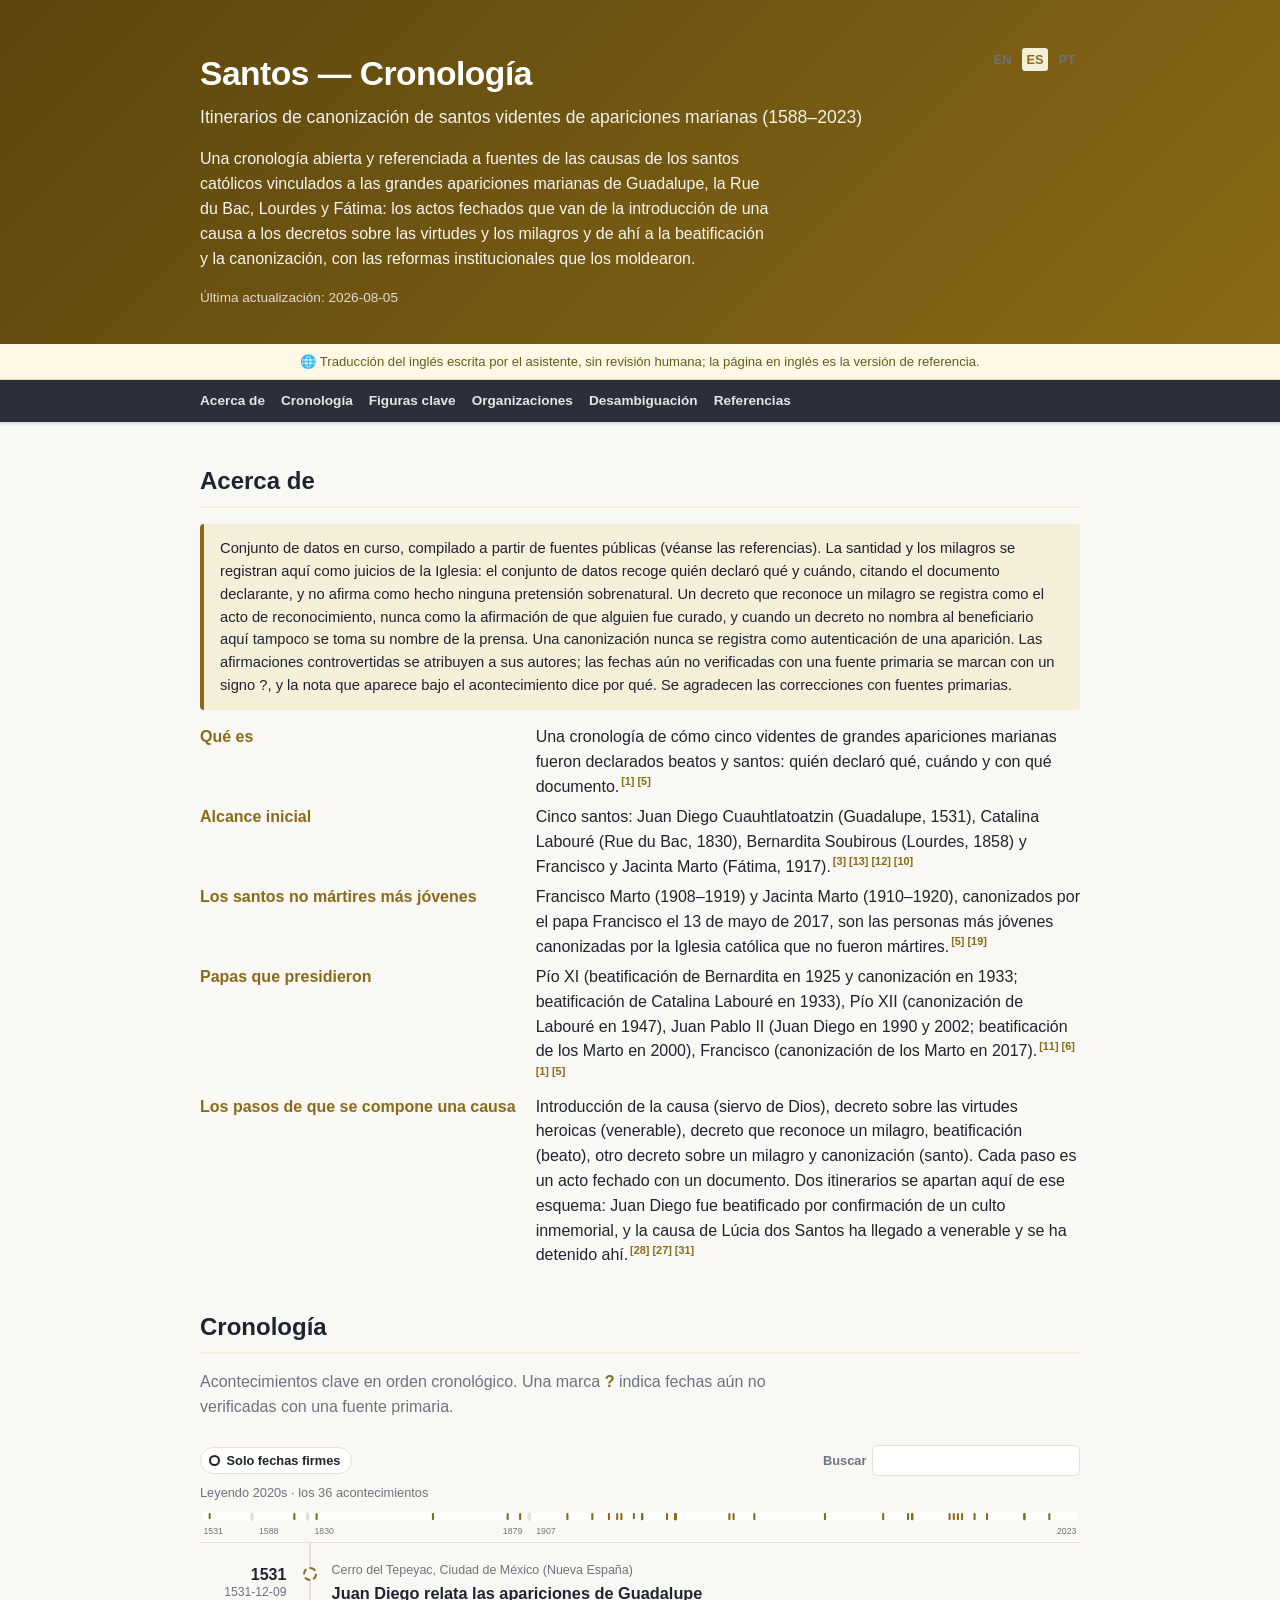
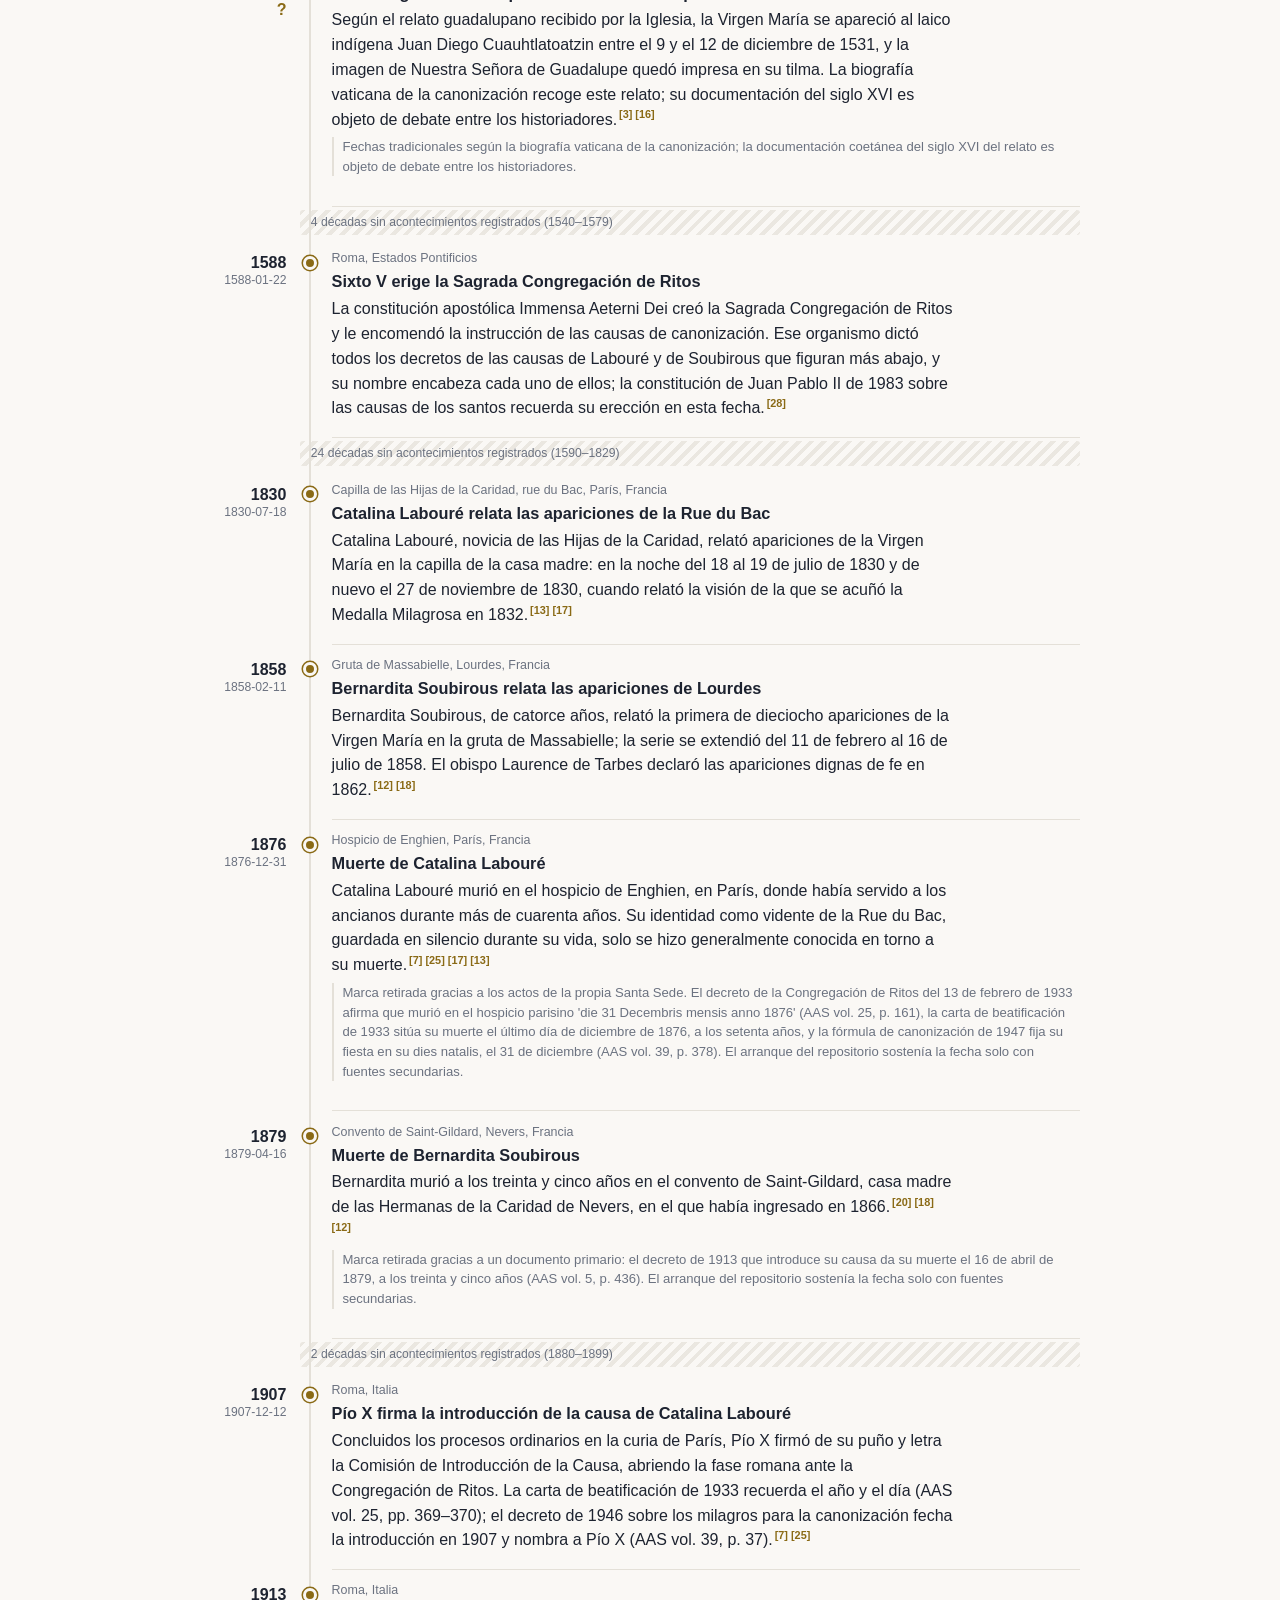
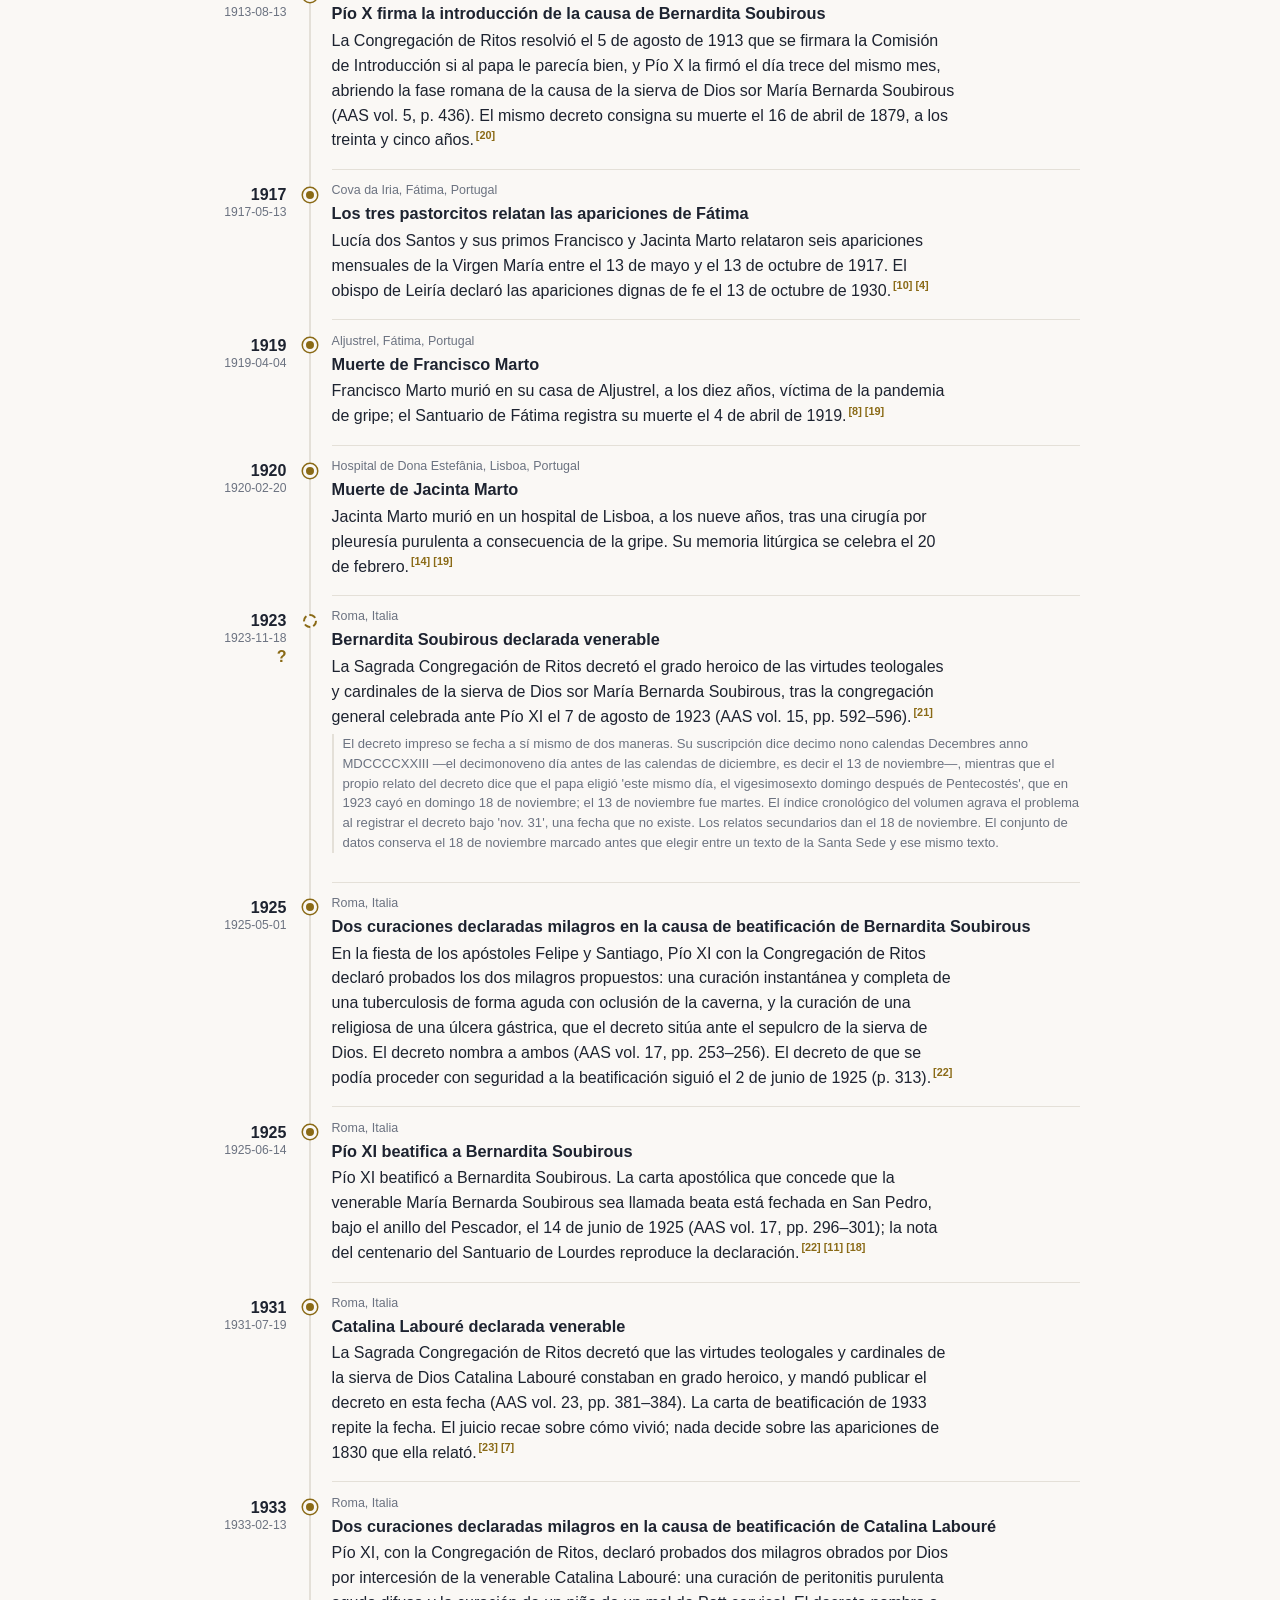
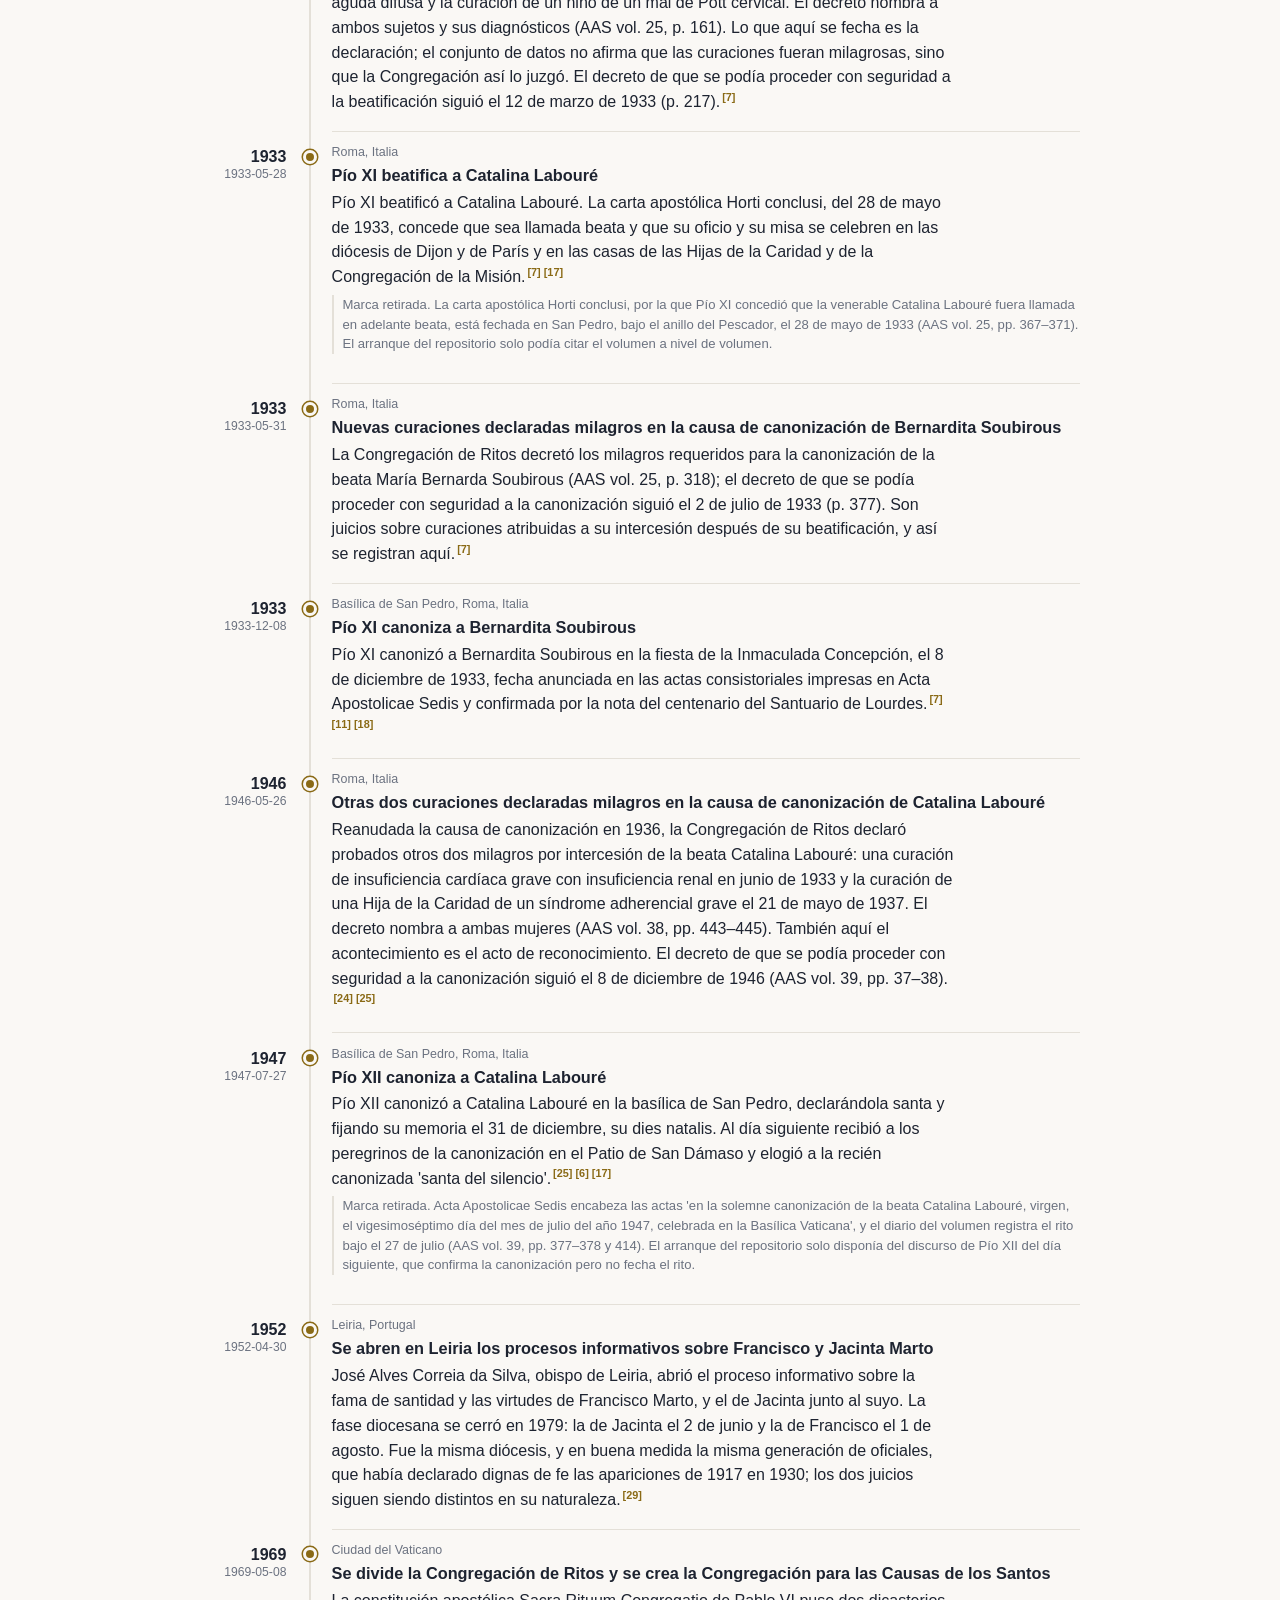
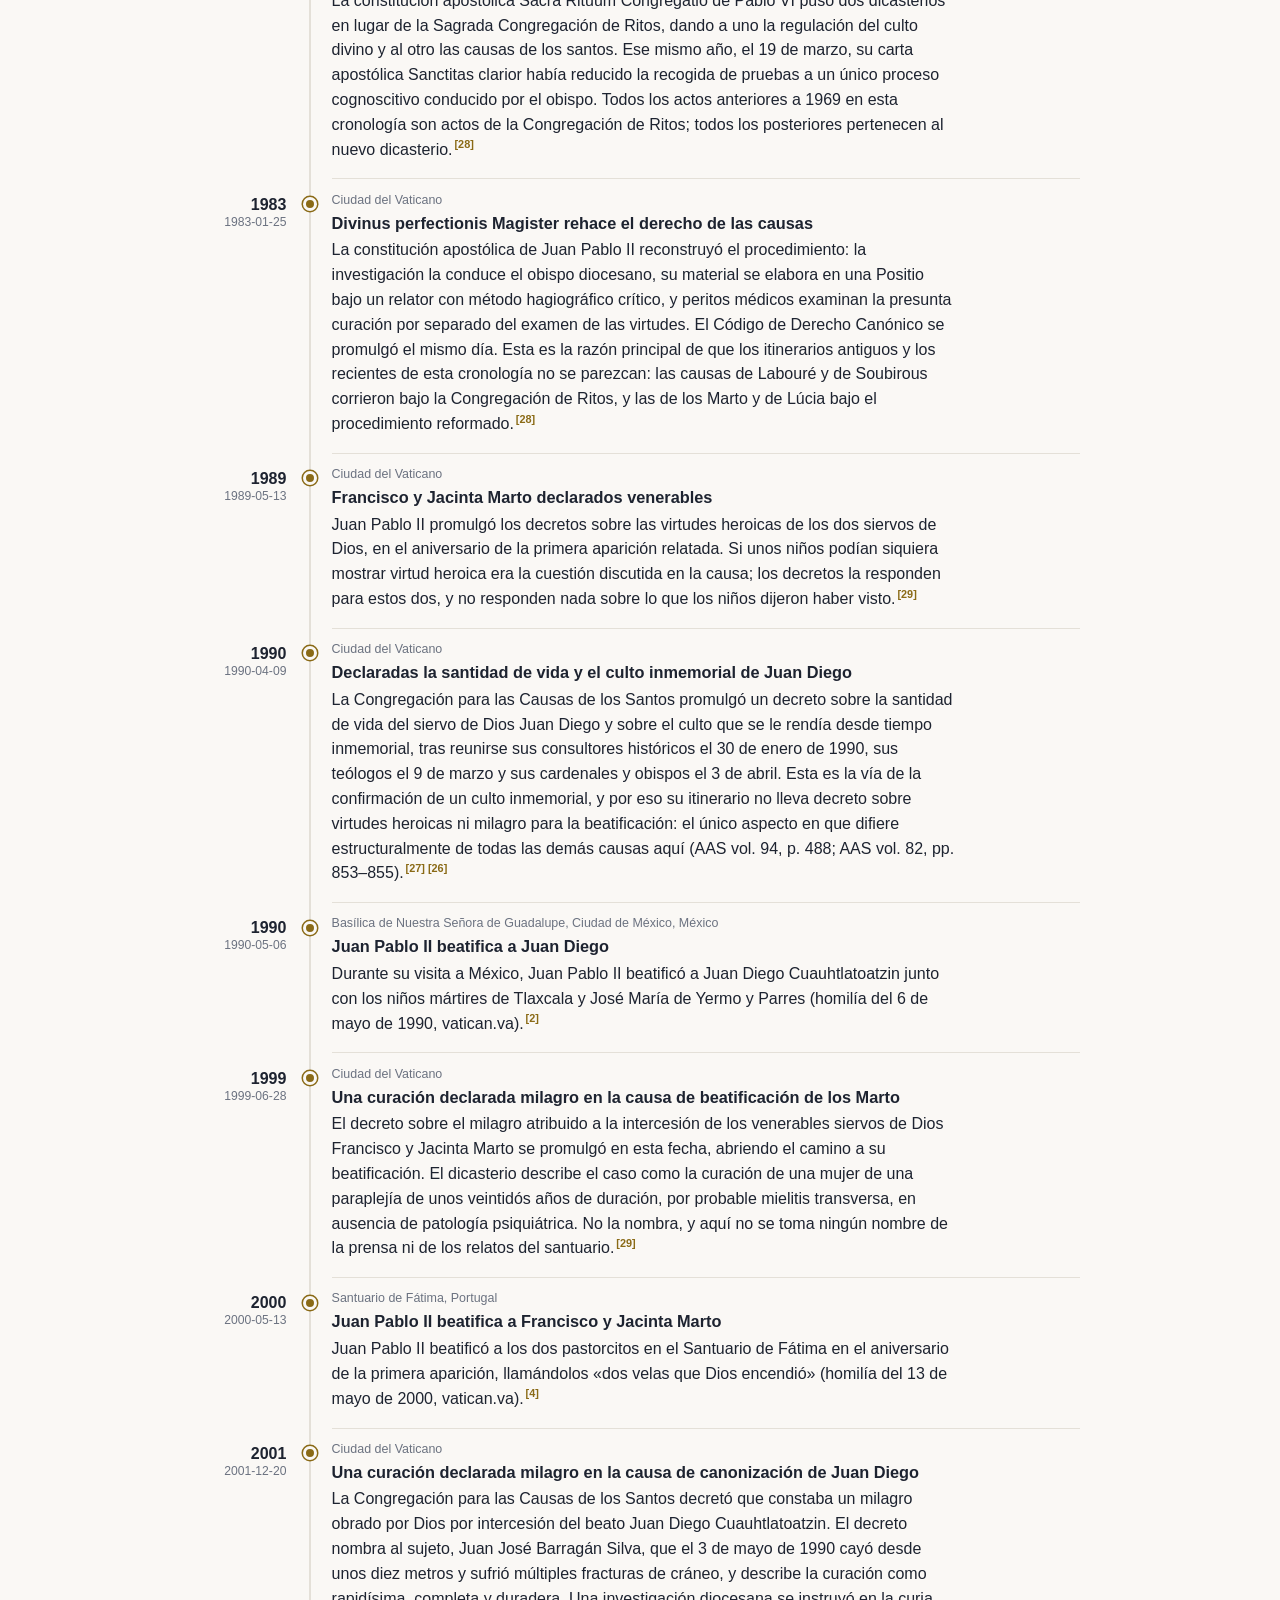
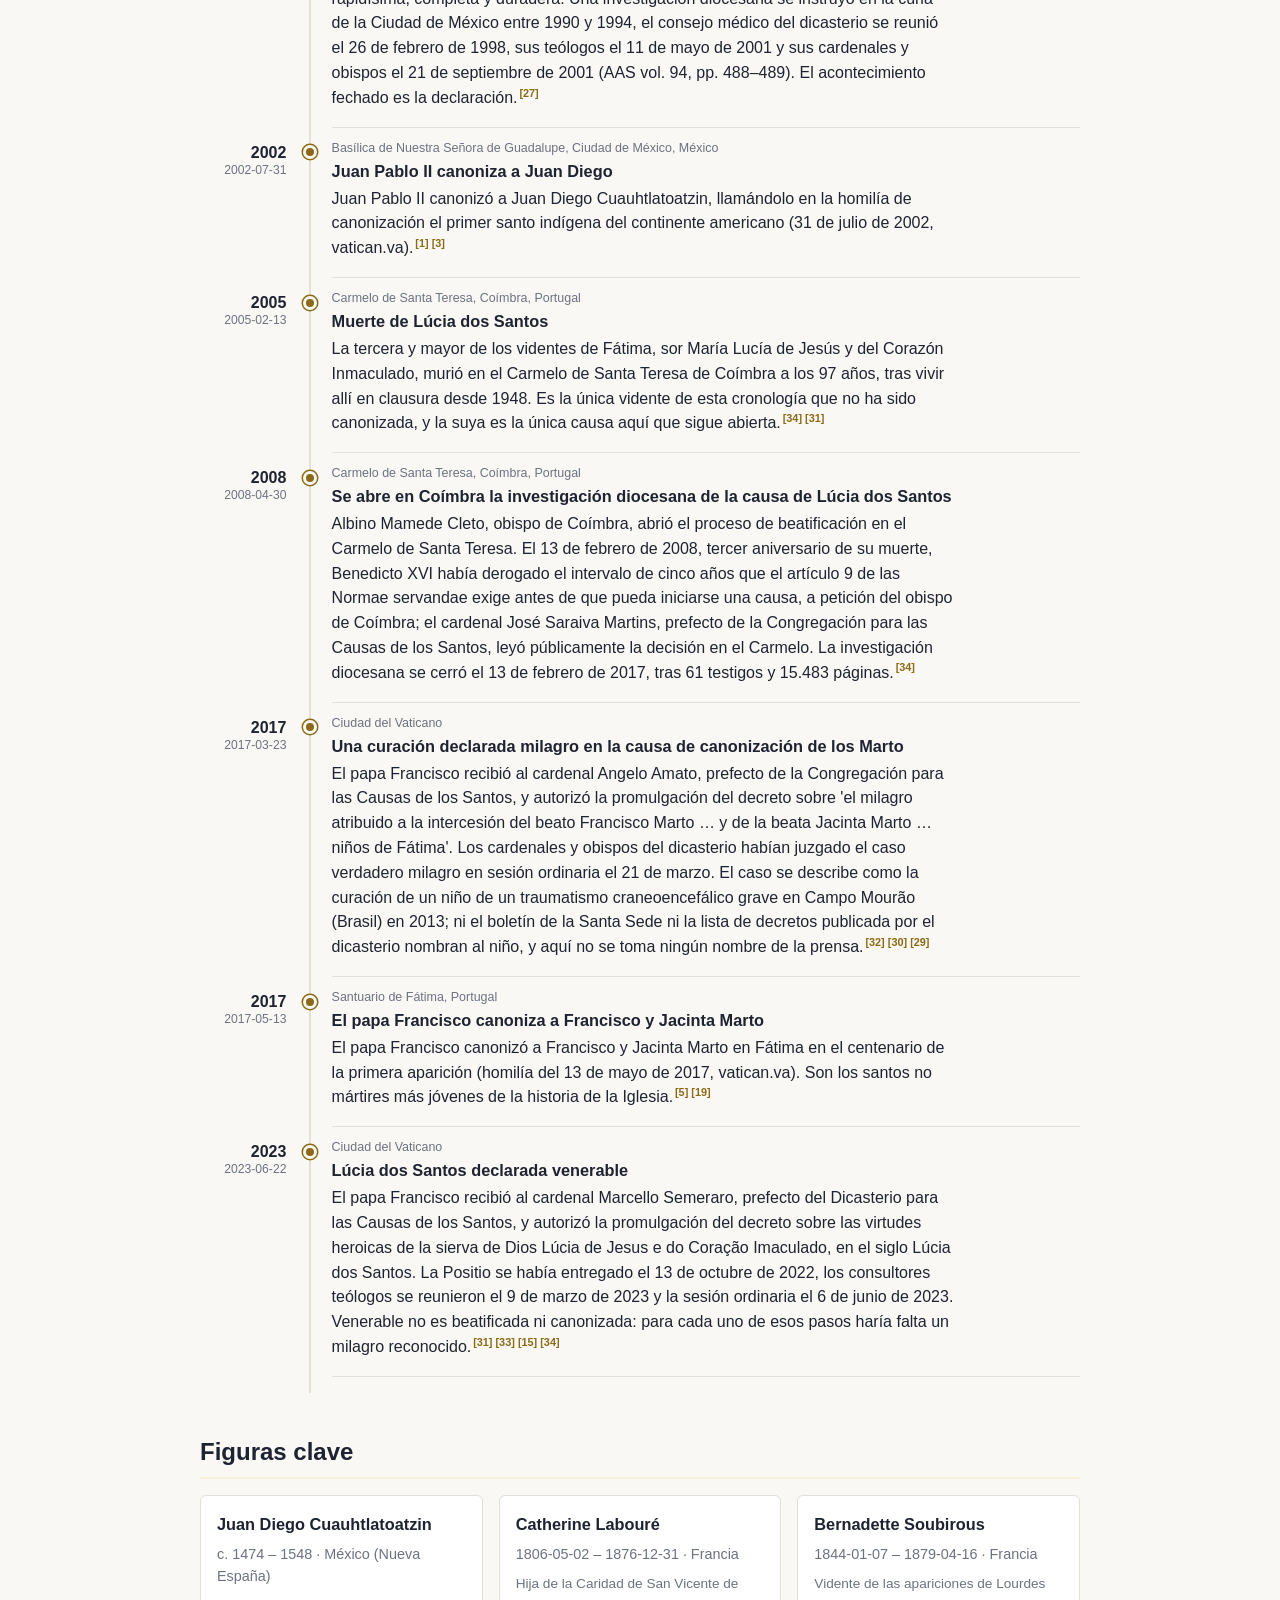
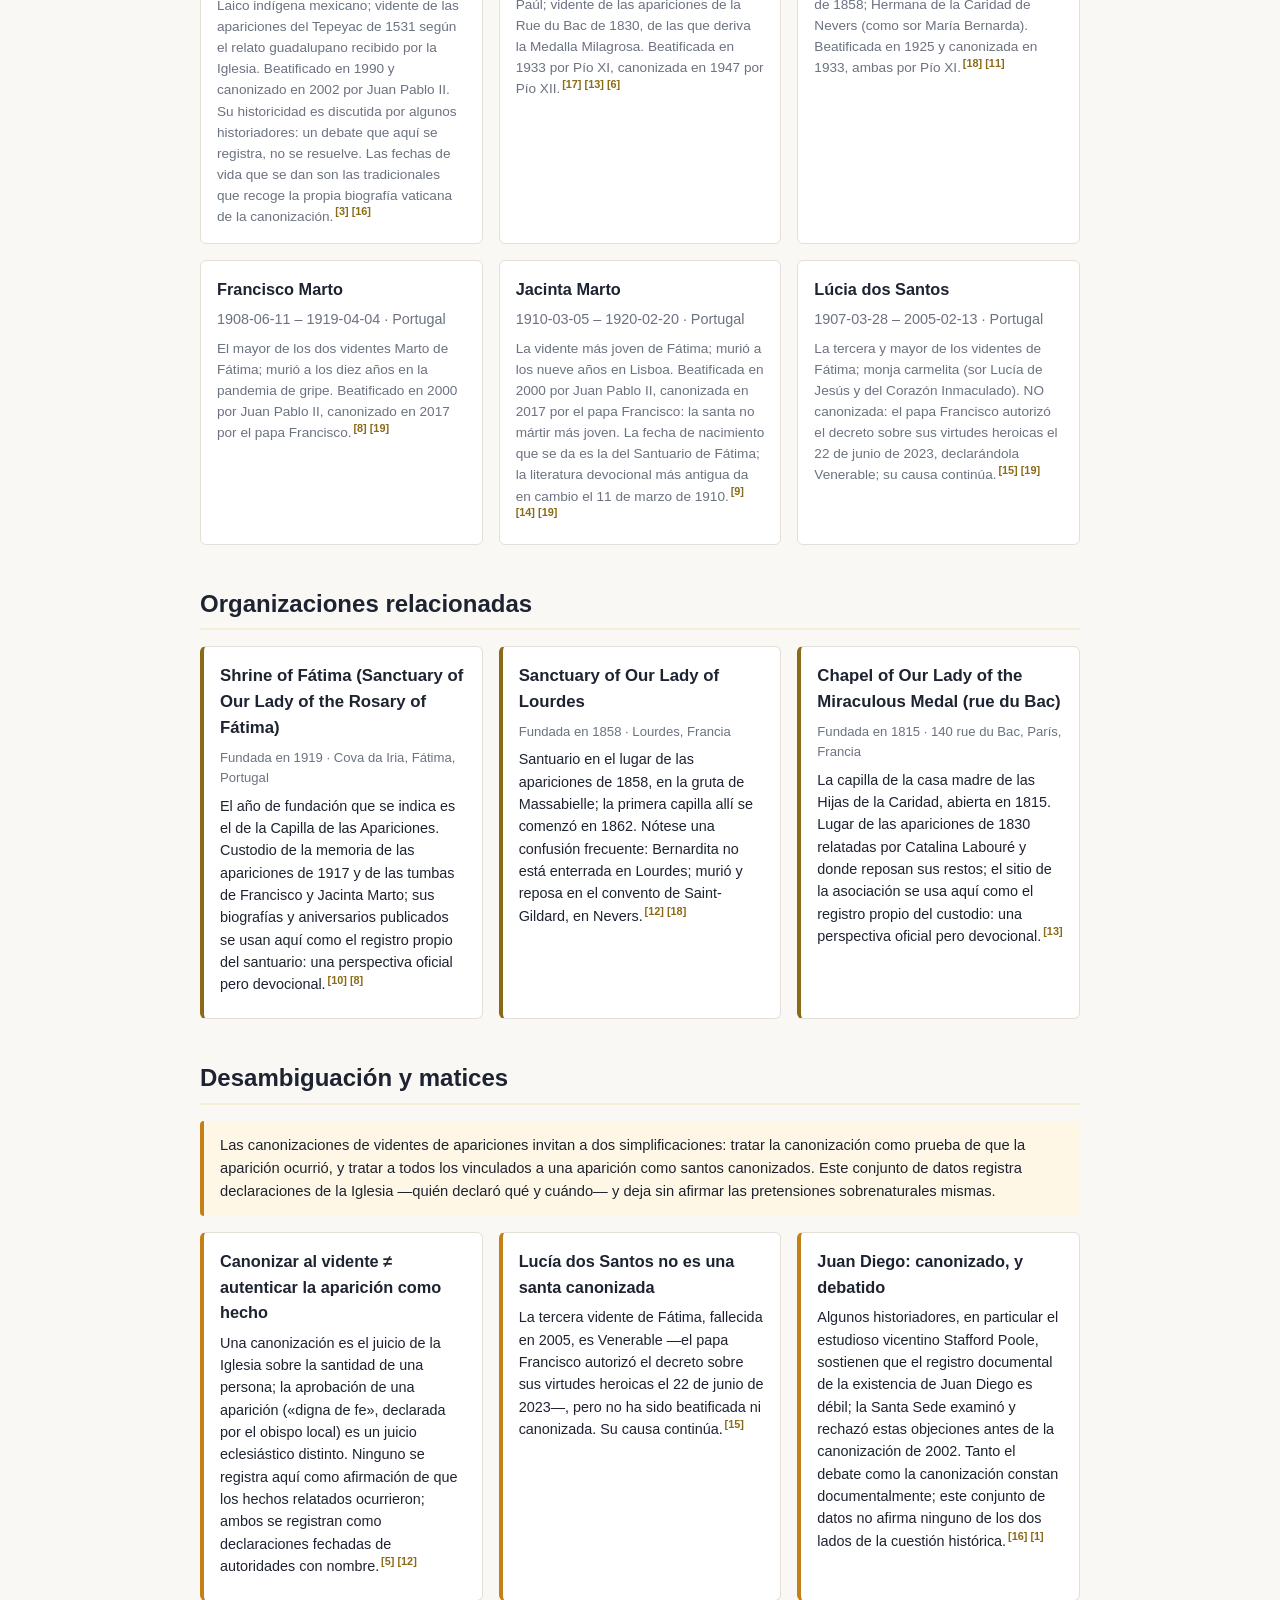
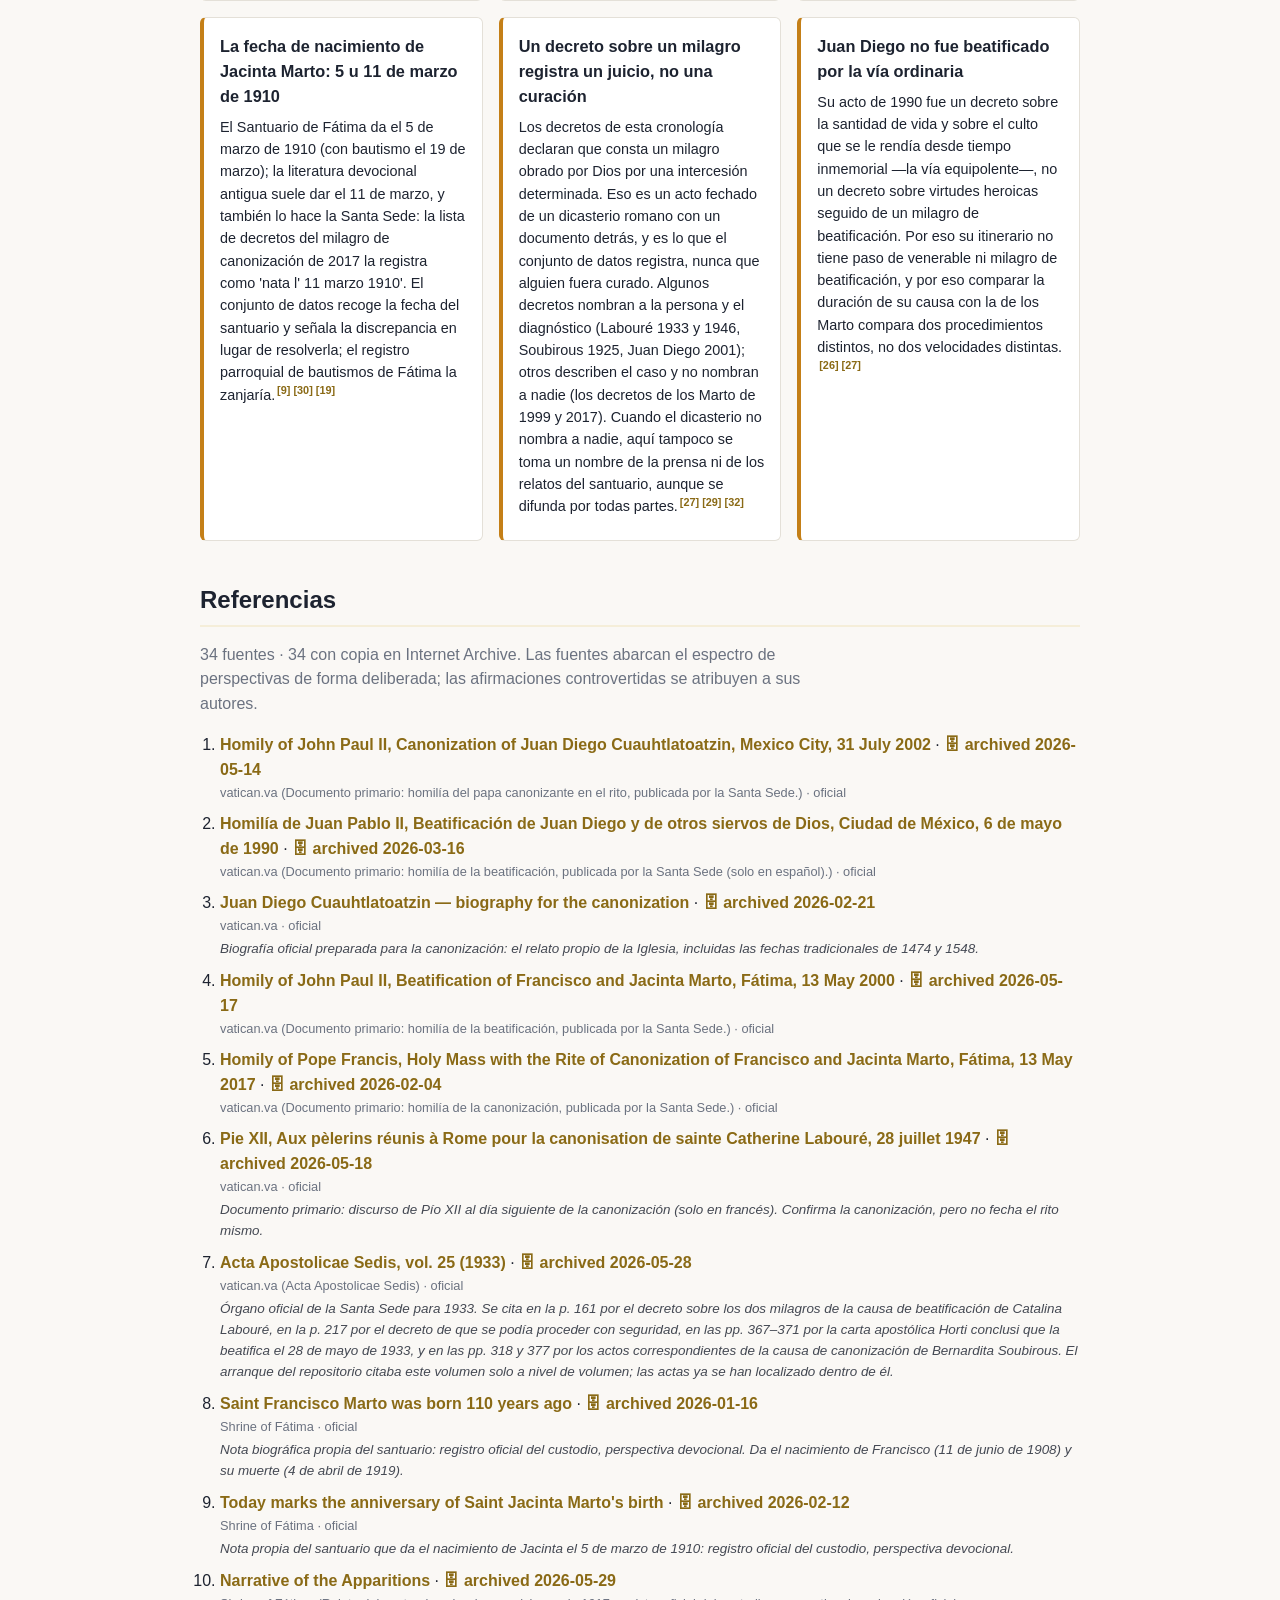
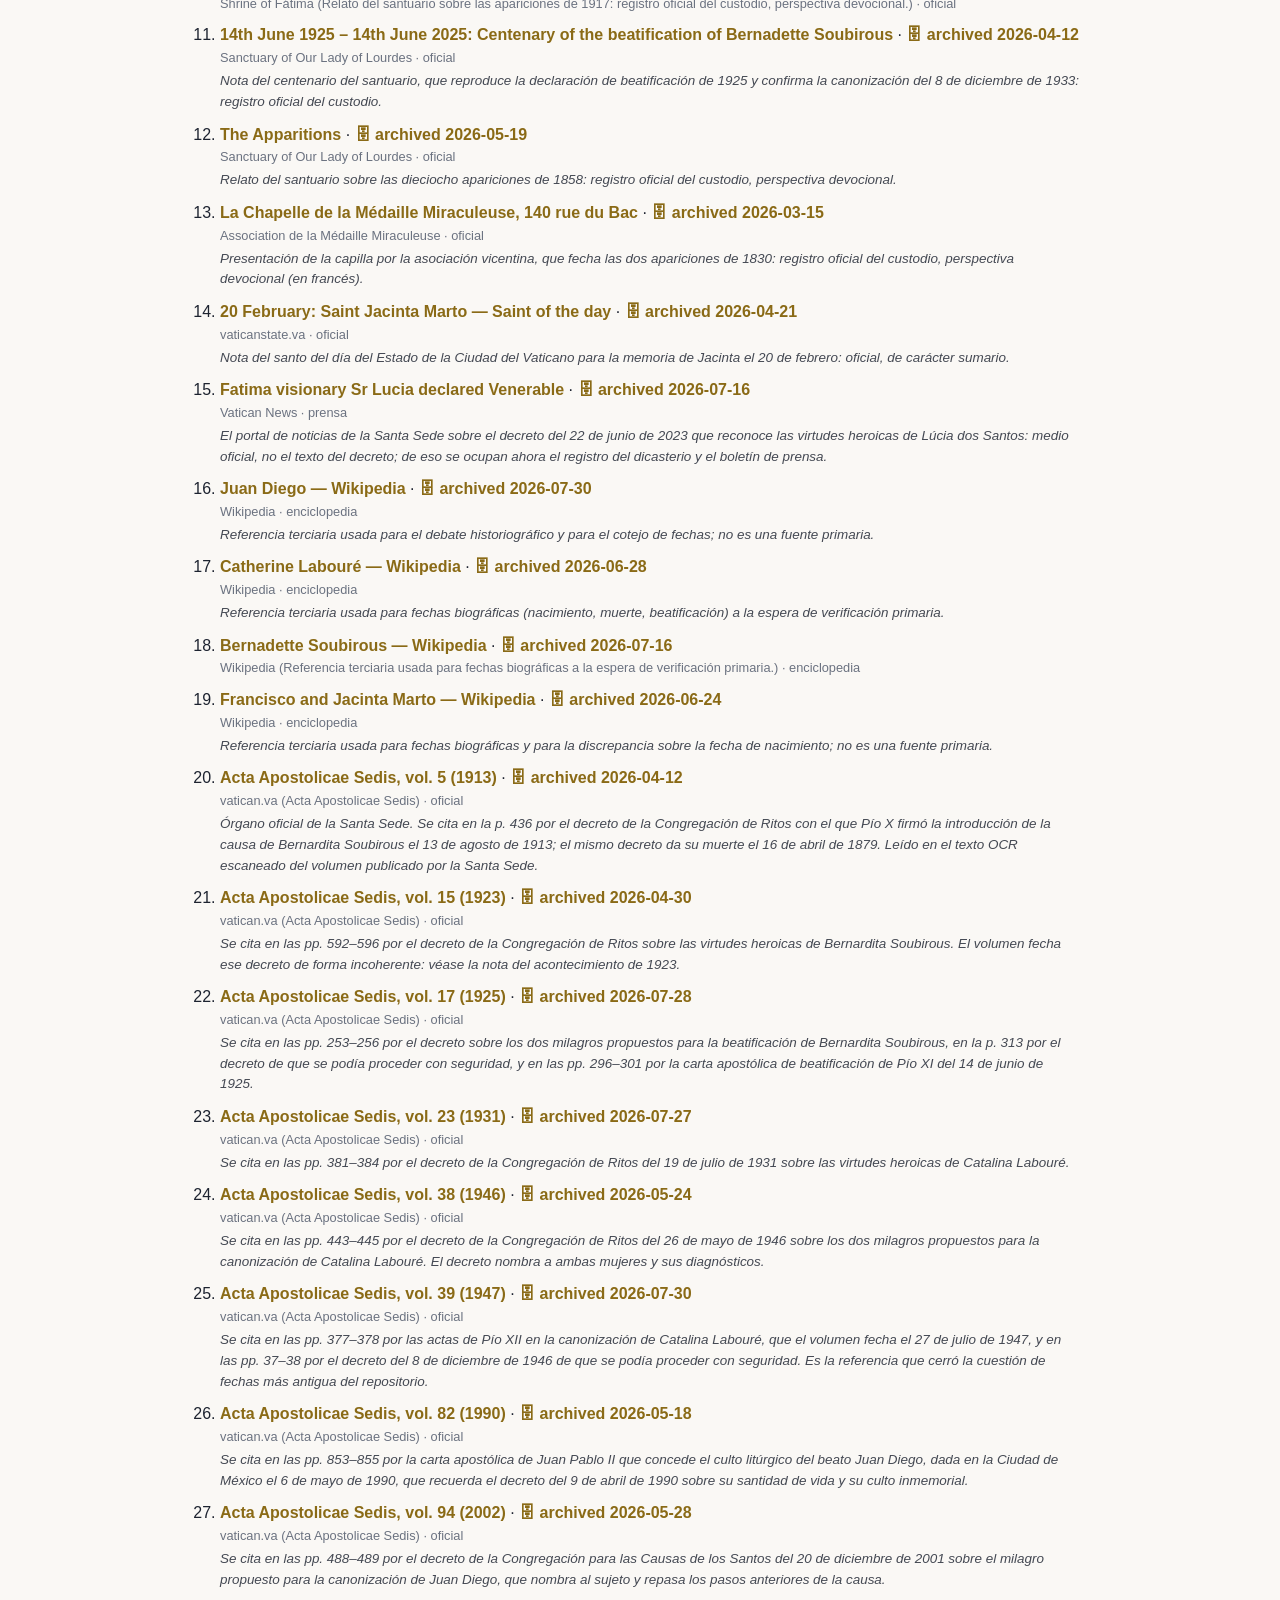
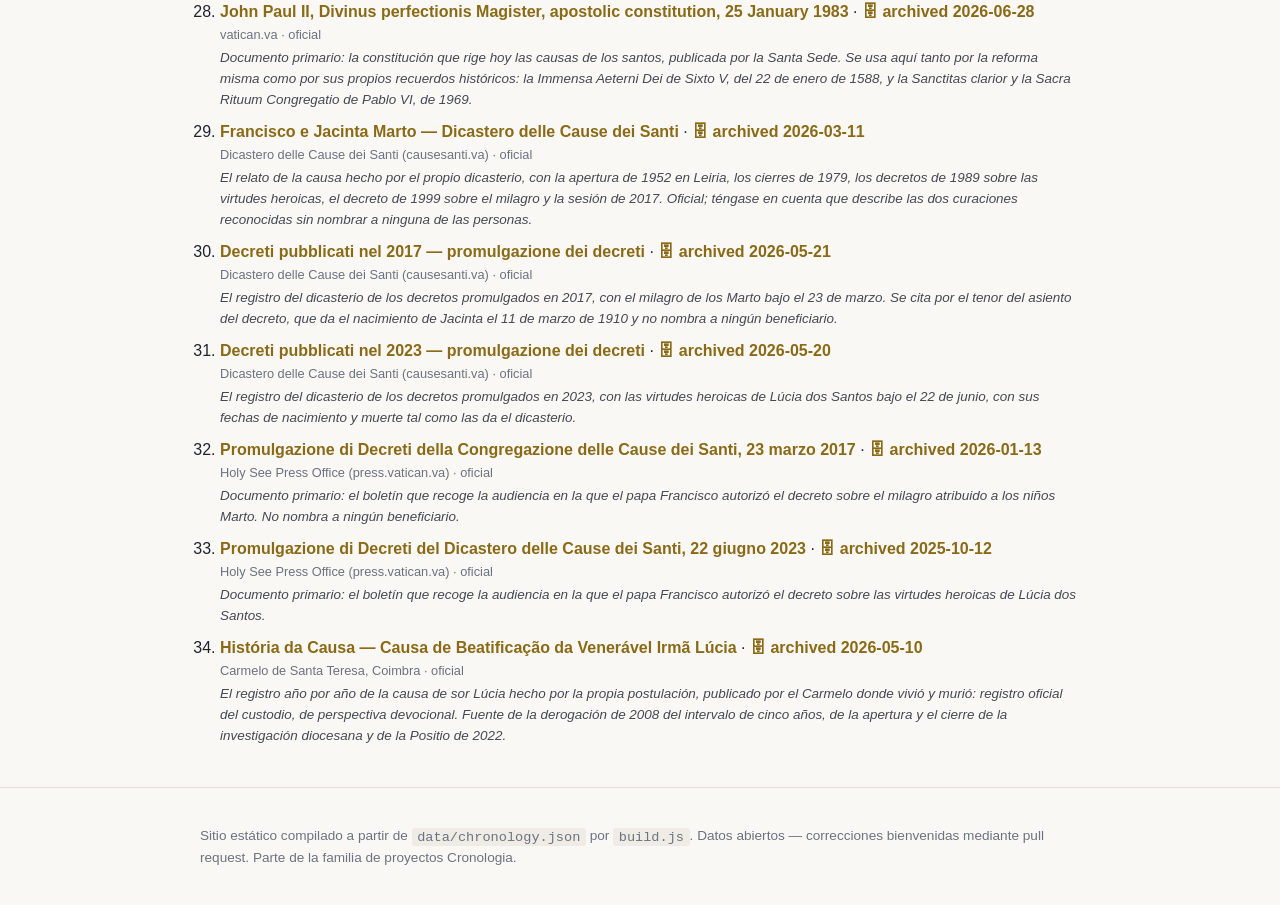
==== commit 42a87678: "Chronology as a time river (#13) Brings the site up to the core template (build.js, validate-data.js" ====
--- a/docs/es/index.html
+++ b/docs/es/index.html
@@ -14,6 +14,7 @@
     gtag('config', 'G-R9LV1QZHVE');
   </script>
   <link rel="stylesheet" href="../styles.css">
+  <script src="../river.js" defer></script>
   <link rel="canonical" href="https://cronologia.github.io/santos/es/">
   <link rel="alternate" hreflang="en" href="https://cronologia.github.io/santos/en/">
   <link rel="alternate" hreflang="es" href="https://cronologia.github.io/santos/es/">
@@ -80,252 +81,358 @@
       </dl>
     </section>
 
-    <section id="chronology">
+    <section id="chronology" class="river">
       <h2>Cronología</h2>
       <p class="section-intro">Acontecimientos clave en orden cronológico. Una marca <span class="flag">?</span> indica
       fechas aún no verificadas con una fuente primaria.</p>
-      <div class="table-scroll">
-      <table class="meetings">
-        <thead>
-          <tr><th>Año</th><th>Fecha</th><th>Lugar</th><th>Acontecimiento</th></tr>
-        </thead>
-        <tbody>
-        <tr class="decade-row" id="decade-1530"><th colspan="4">1530s</th></tr>
-        <tr>
-          <td class="year">1531</td>
-          <td>1531-12-09 <span class="flag" title="Fecha aún no verificada con una fuente primaria">?</span></td>
-          <td>Cerro del Tepeyac, Ciudad de México (Nueva España)</td>
-          <td><strong>Juan Diego relata las apariciones de Guadalupe</strong> <span class="muted">— Según el relato guadalupano recibido por la Iglesia, la Virgen María se apareció al laico indígena Juan Diego Cuauhtlatoatzin entre el 9 y el 12 de diciembre de 1531, y la imagen de Nuestra Señora de Guadalupe quedó impresa en su tilma. La biografía vaticana de la canonización recoge este relato; su documentación del siglo XVI es objeto de debate entre los historiadores.</span><sup class="cite"><a href="#ref-3" title="Reference 3">[3]</a> <a href="#ref-16" title="Reference 16">[16]</a></sup><span class="date-note">Fechas tradicionales según la biografía vaticana de la canonización; la documentación coetánea del siglo XVI del relato es objeto de debate entre los historiadores.</span></td>
-        </tr>
-        <tr class="decade-row" id="decade-1580"><th colspan="4">1580s</th></tr>
-        <tr>
-          <td class="year">1588</td>
-          <td>1588-01-22</td>
-          <td>Roma, Estados Pontificios</td>
-          <td><strong>Sixto V erige la Sagrada Congregación de Ritos</strong> <span class="muted">— La constitución apostólica Immensa Aeterni Dei creó la Sagrada Congregación de Ritos y le encomendó la instrucción de las causas de canonización. Ese organismo dictó todos los decretos de las causas de Labouré y de Soubirous que figuran más abajo, y su nombre encabeza cada uno de ellos; la constitución de Juan Pablo II de 1983 sobre las causas de los santos recuerda su erección en esta fecha.</span><sup class="cite"><a href="#ref-28" title="Reference 28">[28]</a></sup></td>
-        </tr>
-        <tr class="decade-row" id="decade-1830"><th colspan="4">1830s</th></tr>
-        <tr>
-          <td class="year">1830</td>
-          <td>1830-07-18</td>
-          <td>Capilla de las Hijas de la Caridad, rue du Bac, París, Francia</td>
-          <td><strong>Catalina Labouré relata las apariciones de la Rue du Bac</strong> <span class="muted">— Catalina Labouré, novicia de las Hijas de la Caridad, relató apariciones de la Virgen María en la capilla de la casa madre: en la noche del 18 al 19 de julio de 1830 y de nuevo el 27 de noviembre de 1830, cuando relató la visión de la que se acuñó la Medalla Milagrosa en 1832.</span><sup class="cite"><a href="#ref-13" title="Reference 13">[13]</a> <a href="#ref-17" title="Reference 17">[17]</a></sup></td>
-        </tr>
-        <tr class="decade-row" id="decade-1850"><th colspan="4">1850s</th></tr>
-        <tr>
-          <td class="year">1858</td>
-          <td>1858-02-11</td>
-          <td>Gruta de Massabielle, Lourdes, Francia</td>
-          <td><strong>Bernardita Soubirous relata las apariciones de Lourdes</strong> <span class="muted">— Bernardita Soubirous, de catorce años, relató la primera de dieciocho apariciones de la Virgen María en la gruta de Massabielle; la serie se extendió del 11 de febrero al 16 de julio de 1858. El obispo Laurence de Tarbes declaró las apariciones dignas de fe en 1862.</span><sup class="cite"><a href="#ref-12" title="Reference 12">[12]</a> <a href="#ref-18" title="Reference 18">[18]</a></sup></td>
-        </tr>
-        <tr class="decade-row" id="decade-1870"><th colspan="4">1870s</th></tr>
-        <tr>
-          <td class="year">1876</td>
-          <td>1876-12-31</td>
-          <td>Hospicio de Enghien, París, Francia</td>
-          <td><strong>Muerte de Catalina Labouré</strong> <span class="muted">— Catalina Labouré murió en el hospicio de Enghien, en París, donde había servido a los ancianos durante más de cuarenta años. Su identidad como vidente de la Rue du Bac, guardada en silencio durante su vida, solo se hizo generalmente conocida en torno a su muerte.</span><sup class="cite"><a href="#ref-7" title="Reference 7">[7]</a> <a href="#ref-25" title="Reference 25">[25]</a> <a href="#ref-17" title="Reference 17">[17]</a> <a href="#ref-13" title="Reference 13">[13]</a></sup><span class="date-note">Marca retirada gracias a los actos de la propia Santa Sede. El decreto de la Congregación de Ritos del 13 de febrero de 1933 afirma que murió en el hospicio parisino &#39;die 31 Decembris mensis anno 1876&#39; (AAS vol. 25, p. 161), la carta de beatificación de 1933 sitúa su muerte el último día de diciembre de 1876, a los setenta años, y la fórmula de canonización de 1947 fija su fiesta en su dies natalis, el 31 de diciembre (AAS vol. 39, p. 378). El arranque del repositorio sostenía la fecha solo con fuentes secundarias.</span></td>
-        </tr>
-        <tr>
-          <td class="year">1879</td>
-          <td>1879-04-16</td>
-          <td>Convento de Saint-Gildard, Nevers, Francia</td>
-          <td><strong>Muerte de Bernardita Soubirous</strong> <span class="muted">— Bernardita murió a los treinta y cinco años en el convento de Saint-Gildard, casa madre de las Hermanas de la Caridad de Nevers, en el que había ingresado en 1866.</span><sup class="cite"><a href="#ref-20" title="Reference 20">[20]</a> <a href="#ref-18" title="Reference 18">[18]</a> <a href="#ref-12" title="Reference 12">[12]</a></sup><span class="date-note">Marca retirada gracias a un documento primario: el decreto de 1913 que introduce su causa da su muerte el 16 de abril de 1879, a los treinta y cinco años (AAS vol. 5, p. 436). El arranque del repositorio sostenía la fecha solo con fuentes secundarias.</span></td>
-        </tr>
-        <tr class="decade-row" id="decade-1900"><th colspan="4">1900s</th></tr>
-        <tr>
-          <td class="year">1907</td>
-          <td>1907-12-12</td>
-          <td>Roma, Italia</td>
-          <td><strong>Pío X firma la introducción de la causa de Catalina Labouré</strong> <span class="muted">— Concluidos los procesos ordinarios en la curia de París, Pío X firmó de su puño y letra la Comisión de Introducción de la Causa, abriendo la fase romana ante la Congregación de Ritos. La carta de beatificación de 1933 recuerda el año y el día (AAS vol. 25, pp. 369–370); el decreto de 1946 sobre los milagros para la canonización fecha la introducción en 1907 y nombra a Pío X (AAS vol. 39, p. 37).</span><sup class="cite"><a href="#ref-7" title="Reference 7">[7]</a> <a href="#ref-25" title="Reference 25">[25]</a></sup></td>
-        </tr>
-        <tr class="decade-row" id="decade-1910"><th colspan="4">1910s</th></tr>
-        <tr>
-          <td class="year">1913</td>
-          <td>1913-08-13</td>
-          <td>Roma, Italia</td>
-          <td><strong>Pío X firma la introducción de la causa de Bernardita Soubirous</strong> <span class="muted">— La Congregación de Ritos resolvió el 5 de agosto de 1913 que se firmara la Comisión de Introducción si al papa le parecía bien, y Pío X la firmó el día trece del mismo mes, abriendo la fase romana de la causa de la sierva de Dios sor María Bernarda Soubirous (AAS vol. 5, p. 436). El mismo decreto consigna su muerte el 16 de abril de 1879, a los treinta y cinco años.</span><sup class="cite"><a href="#ref-20" title="Reference 20">[20]</a></sup></td>
-        </tr>
-        <tr>
-          <td class="year">1917</td>
-          <td>1917-05-13</td>
-          <td>Cova da Iria, Fátima, Portugal</td>
-          <td><strong>Los tres pastorcitos relatan las apariciones de Fátima</strong> <span class="muted">— Lucía dos Santos y sus primos Francisco y Jacinta Marto relataron seis apariciones mensuales de la Virgen María entre el 13 de mayo y el 13 de octubre de 1917. El obispo de Leiría declaró las apariciones dignas de fe el 13 de octubre de 1930.</span><sup class="cite"><a href="#ref-10" title="Reference 10">[10]</a> <a href="#ref-4" title="Reference 4">[4]</a></sup></td>
-        </tr>
-        <tr>
-          <td class="year">1919</td>
-          <td>1919-04-04</td>
-          <td>Aljustrel, Fátima, Portugal</td>
-          <td><strong>Muerte de Francisco Marto</strong> <span class="muted">— Francisco Marto murió en su casa de Aljustrel, a los diez años, víctima de la pandemia de gripe; el Santuario de Fátima registra su muerte el 4 de abril de 1919.</span><sup class="cite"><a href="#ref-8" title="Reference 8">[8]</a> <a href="#ref-19" title="Reference 19">[19]</a></sup></td>
-        </tr>
-        <tr class="decade-row" id="decade-1920"><th colspan="4">1920s</th></tr>
-        <tr>
-          <td class="year">1920</td>
-          <td>1920-02-20</td>
-          <td>Hospital de Dona Estefânia, Lisboa, Portugal</td>
-          <td><strong>Muerte de Jacinta Marto</strong> <span class="muted">— Jacinta Marto murió en un hospital de Lisboa, a los nueve años, tras una cirugía por pleuresía purulenta a consecuencia de la gripe. Su memoria litúrgica se celebra el 20 de febrero.</span><sup class="cite"><a href="#ref-14" title="Reference 14">[14]</a> <a href="#ref-19" title="Reference 19">[19]</a></sup></td>
-        </tr>
-        <tr>
-          <td class="year">1923</td>
-          <td>1923-11-18 <span class="flag" title="Fecha aún no verificada con una fuente primaria">?</span></td>
-          <td>Roma, Italia</td>
-          <td><strong>Bernardita Soubirous declarada venerable</strong> <span class="muted">— La Sagrada Congregación de Ritos decretó el grado heroico de las virtudes teologales y cardinales de la sierva de Dios sor María Bernarda Soubirous, tras la congregación general celebrada ante Pío XI el 7 de agosto de 1923 (AAS vol. 15, pp. 592–596).</span><sup class="cite"><a href="#ref-21" title="Reference 21">[21]</a></sup><span class="date-note">El decreto impreso se fecha a sí mismo de dos maneras. Su suscripción dice decimo nono calendas Decembres anno MDCCCCXXIII —el decimonoveno día antes de las calendas de diciembre, es decir el 13 de noviembre—, mientras que el propio relato del decreto dice que el papa eligió &#39;este mismo día, el vigesimosexto domingo después de Pentecostés&#39;, que en 1923 cayó en domingo 18 de noviembre; el 13 de noviembre fue martes. El índice cronológico del volumen agrava el problema al registrar el decreto bajo &#39;nov. 31&#39;, una fecha que no existe. Los relatos secundarios dan el 18 de noviembre. El conjunto de datos conserva el 18 de noviembre marcado antes que elegir entre un texto de la Santa Sede y ese mismo texto.</span></td>
-        </tr>
-        <tr>
-          <td class="year">1925</td>
-          <td>1925-05-01</td>
-          <td>Roma, Italia</td>
-          <td><strong>Dos curaciones declaradas milagros en la causa de beatificación de Bernardita Soubirous</strong> <span class="muted">— En la fiesta de los apóstoles Felipe y Santiago, Pío XI con la Congregación de Ritos declaró probados los dos milagros propuestos: una curación instantánea y completa de una tuberculosis de forma aguda con oclusión de la caverna, y la curación de una religiosa de una úlcera gástrica, que el decreto sitúa ante el sepulcro de la sierva de Dios. El decreto nombra a ambos (AAS vol. 17, pp. 253–256). El decreto de que se podía proceder con seguridad a la beatificación siguió el 2 de junio de 1925 (p. 313).</span><sup class="cite"><a href="#ref-22" title="Reference 22">[22]</a></sup></td>
-        </tr>
-        <tr>
-          <td class="year">1925</td>
-          <td>1925-06-14</td>
-          <td>Roma, Italia</td>
-          <td><strong>Pío XI beatifica a Bernardita Soubirous</strong> <span class="muted">— Pío XI beatificó a Bernardita Soubirous. La carta apostólica que concede que la venerable María Bernarda Soubirous sea llamada beata está fechada en San Pedro, bajo el anillo del Pescador, el 14 de junio de 1925 (AAS vol. 17, pp. 296–301); la nota del centenario del Santuario de Lourdes reproduce la declaración.</span><sup class="cite"><a href="#ref-22" title="Reference 22">[22]</a> <a href="#ref-11" title="Reference 11">[11]</a> <a href="#ref-18" title="Reference 18">[18]</a></sup></td>
-        </tr>
-        <tr class="decade-row" id="decade-1930"><th colspan="4">1930s</th></tr>
-        <tr>
-          <td class="year">1931</td>
-          <td>1931-07-19</td>
-          <td>Roma, Italia</td>
-          <td><strong>Catalina Labouré declarada venerable</strong> <span class="muted">— La Sagrada Congregación de Ritos decretó que las virtudes teologales y cardinales de la sierva de Dios Catalina Labouré constaban en grado heroico, y mandó publicar el decreto en esta fecha (AAS vol. 23, pp. 381–384). La carta de beatificación de 1933 repite la fecha. El juicio recae sobre cómo vivió; nada decide sobre las apariciones de 1830 que ella relató.</span><sup class="cite"><a href="#ref-23" title="Reference 23">[23]</a> <a href="#ref-7" title="Reference 7">[7]</a></sup></td>
-        </tr>
-        <tr>
-          <td class="year">1933</td>
-          <td>1933-02-13</td>
-          <td>Roma, Italia</td>
-          <td><strong>Dos curaciones declaradas milagros en la causa de beatificación de Catalina Labouré</strong> <span class="muted">— Pío XI, con la Congregación de Ritos, declaró probados dos milagros obrados por Dios por intercesión de la venerable Catalina Labouré: una curación de peritonitis purulenta aguda difusa y la curación de un niño de un mal de Pott cervical. El decreto nombra a ambos sujetos y sus diagnósticos (AAS vol. 25, p. 161). Lo que aquí se fecha es la declaración; el conjunto de datos no afirma que las curaciones fueran milagrosas, sino que la Congregación así lo juzgó. El decreto de que se podía proceder con seguridad a la beatificación siguió el 12 de marzo de 1933 (p. 217).</span><sup class="cite"><a href="#ref-7" title="Reference 7">[7]</a></sup></td>
-        </tr>
-        <tr>
-          <td class="year">1933</td>
-          <td>1933-05-28</td>
-          <td>Roma, Italia</td>
-          <td><strong>Pío XI beatifica a Catalina Labouré</strong> <span class="muted">— Pío XI beatificó a Catalina Labouré. La carta apostólica Horti conclusi, del 28 de mayo de 1933, concede que sea llamada beata y que su oficio y su misa se celebren en las diócesis de Dijon y de París y en las casas de las Hijas de la Caridad y de la Congregación de la Misión.</span><sup class="cite"><a href="#ref-7" title="Reference 7">[7]</a> <a href="#ref-17" title="Reference 17">[17]</a></sup><span class="date-note">Marca retirada. La carta apostólica Horti conclusi, por la que Pío XI concedió que la venerable Catalina Labouré fuera llamada en adelante beata, está fechada en San Pedro, bajo el anillo del Pescador, el 28 de mayo de 1933 (AAS vol. 25, pp. 367–371). El arranque del repositorio solo podía citar el volumen a nivel de volumen.</span></td>
-        </tr>
-        <tr>
-          <td class="year">1933</td>
-          <td>1933-05-31</td>
-          <td>Roma, Italia</td>
-          <td><strong>Nuevas curaciones declaradas milagros en la causa de canonización de Bernardita Soubirous</strong> <span class="muted">— La Congregación de Ritos decretó los milagros requeridos para la canonización de la beata María Bernarda Soubirous (AAS vol. 25, p. 318); el decreto de que se podía proceder con seguridad a la canonización siguió el 2 de julio de 1933 (p. 377). Son juicios sobre curaciones atribuidas a su intercesión después de su beatificación, y así se registran aquí.</span><sup class="cite"><a href="#ref-7" title="Reference 7">[7]</a></sup></td>
-        </tr>
-        <tr>
-          <td class="year">1933</td>
-          <td>1933-12-08</td>
-          <td>Basílica de San Pedro, Roma, Italia</td>
-          <td><strong>Pío XI canoniza a Bernardita Soubirous</strong> <span class="muted">— Pío XI canonizó a Bernardita Soubirous en la fiesta de la Inmaculada Concepción, el 8 de diciembre de 1933, fecha anunciada en las actas consistoriales impresas en Acta Apostolicae Sedis y confirmada por la nota del centenario del Santuario de Lourdes.</span><sup class="cite"><a href="#ref-7" title="Reference 7">[7]</a> <a href="#ref-11" title="Reference 11">[11]</a> <a href="#ref-18" title="Reference 18">[18]</a></sup></td>
-        </tr>
-        <tr class="decade-row" id="decade-1940"><th colspan="4">1940s</th></tr>
-        <tr>
-          <td class="year">1946</td>
-          <td>1946-05-26</td>
-          <td>Roma, Italia</td>
-          <td><strong>Otras dos curaciones declaradas milagros en la causa de canonización de Catalina Labouré</strong> <span class="muted">— Reanudada la causa de canonización en 1936, la Congregación de Ritos declaró probados otros dos milagros por intercesión de la beata Catalina Labouré: una curación de insuficiencia cardíaca grave con insuficiencia renal en junio de 1933 y la curación de una Hija de la Caridad de un síndrome adherencial grave el 21 de mayo de 1937. El decreto nombra a ambas mujeres (AAS vol. 38, pp. 443–445). También aquí el acontecimiento es el acto de reconocimiento. El decreto de que se podía proceder con seguridad a la canonización siguió el 8 de diciembre de 1946 (AAS vol. 39, pp. 37–38).</span><sup class="cite"><a href="#ref-24" title="Reference 24">[24]</a> <a href="#ref-25" title="Reference 25">[25]</a></sup></td>
-        </tr>
-        <tr>
-          <td class="year">1947</td>
-          <td>1947-07-27</td>
-          <td>Basílica de San Pedro, Roma, Italia</td>
-          <td><strong>Pío XII canoniza a Catalina Labouré</strong> <span class="muted">— Pío XII canonizó a Catalina Labouré en la basílica de San Pedro, declarándola santa y fijando su memoria el 31 de diciembre, su dies natalis. Al día siguiente recibió a los peregrinos de la canonización en el Patio de San Dámaso y elogió a la recién canonizada &#39;santa del silencio&#39;.</span><sup class="cite"><a href="#ref-25" title="Reference 25">[25]</a> <a href="#ref-6" title="Reference 6">[6]</a> <a href="#ref-17" title="Reference 17">[17]</a></sup><span class="date-note">Marca retirada. Acta Apostolicae Sedis encabeza las actas &#39;en la solemne canonización de la beata Catalina Labouré, virgen, el vigesimoséptimo día del mes de julio del año 1947, celebrada en la Basílica Vaticana&#39;, y el diario del volumen registra el rito bajo el 27 de julio (AAS vol. 39, pp. 377–378 y 414). El arranque del repositorio solo disponía del discurso de Pío XII del día siguiente, que confirma la canonización pero no fecha el rito.</span></td>
-        </tr>
-        <tr class="decade-row" id="decade-1950"><th colspan="4">1950s</th></tr>
-        <tr>
-          <td class="year">1952</td>
-          <td>1952-04-30</td>
-          <td>Leiria, Portugal</td>
-          <td><strong>Se abren en Leiria los procesos informativos sobre Francisco y Jacinta Marto</strong> <span class="muted">— José Alves Correia da Silva, obispo de Leiria, abrió el proceso informativo sobre la fama de santidad y las virtudes de Francisco Marto, y el de Jacinta junto al suyo. La fase diocesana se cerró en 1979: la de Jacinta el 2 de junio y la de Francisco el 1 de agosto. Fue la misma diócesis, y en buena medida la misma generación de oficiales, que había declarado dignas de fe las apariciones de 1917 en 1930; los dos juicios siguen siendo distintos en su naturaleza.</span><sup class="cite"><a href="#ref-29" title="Reference 29">[29]</a></sup></td>
-        </tr>
-        <tr class="decade-row" id="decade-1960"><th colspan="4">1960s</th></tr>
-        <tr>
-          <td class="year">1969</td>
-          <td>1969-05-08</td>
-          <td>Ciudad del Vaticano</td>
-          <td><strong>Se divide la Congregación de Ritos y se crea la Congregación para las Causas de los Santos</strong> <span class="muted">— La constitución apostólica Sacra Rituum Congregatio de Pablo VI puso dos dicasterios en lugar de la Sagrada Congregación de Ritos, dando a uno la regulación del culto divino y al otro las causas de los santos. Ese mismo año, el 19 de marzo, su carta apostólica Sanctitas clarior había reducido la recogida de pruebas a un único proceso cognoscitivo conducido por el obispo. Todos los actos anteriores a 1969 en esta cronología son actos de la Congregación de Ritos; todos los posteriores pertenecen al nuevo dicasterio.</span><sup class="cite"><a href="#ref-28" title="Reference 28">[28]</a></sup></td>
-        </tr>
-        <tr class="decade-row" id="decade-1980"><th colspan="4">1980s</th></tr>
-        <tr>
-          <td class="year">1983</td>
-          <td>1983-01-25</td>
-          <td>Ciudad del Vaticano</td>
-          <td><strong>Divinus perfectionis Magister rehace el derecho de las causas</strong> <span class="muted">— La constitución apostólica de Juan Pablo II reconstruyó el procedimiento: la investigación la conduce el obispo diocesano, su material se elabora en una Positio bajo un relator con método hagiográfico crítico, y peritos médicos examinan la presunta curación por separado del examen de las virtudes. El Código de Derecho Canónico se promulgó el mismo día. Esta es la razón principal de que los itinerarios antiguos y los recientes de esta cronología no se parezcan: las causas de Labouré y de Soubirous corrieron bajo la Congregación de Ritos, y las de los Marto y de Lúcia bajo el procedimiento reformado.</span><sup class="cite"><a href="#ref-28" title="Reference 28">[28]</a></sup></td>
-        </tr>
-        <tr>
-          <td class="year">1989</td>
-          <td>1989-05-13</td>
-          <td>Ciudad del Vaticano</td>
-          <td><strong>Francisco y Jacinta Marto declarados venerables</strong> <span class="muted">— Juan Pablo II promulgó los decretos sobre las virtudes heroicas de los dos siervos de Dios, en el aniversario de la primera aparición relatada. Si unos niños podían siquiera mostrar virtud heroica era la cuestión discutida en la causa; los decretos la responden para estos dos, y no responden nada sobre lo que los niños dijeron haber visto.</span><sup class="cite"><a href="#ref-29" title="Reference 29">[29]</a></sup></td>
-        </tr>
-        <tr class="decade-row" id="decade-1990"><th colspan="4">1990s</th></tr>
-        <tr>
-          <td class="year">1990</td>
-          <td>1990-04-09</td>
-          <td>Ciudad del Vaticano</td>
-          <td><strong>Declaradas la santidad de vida y el culto inmemorial de Juan Diego</strong> <span class="muted">— La Congregación para las Causas de los Santos promulgó un decreto sobre la santidad de vida del siervo de Dios Juan Diego y sobre el culto que se le rendía desde tiempo inmemorial, tras reunirse sus consultores históricos el 30 de enero de 1990, sus teólogos el 9 de marzo y sus cardenales y obispos el 3 de abril. Esta es la vía de la confirmación de un culto inmemorial, y por eso su itinerario no lleva decreto sobre virtudes heroicas ni milagro para la beatificación: el único aspecto en que difiere estructuralmente de todas las demás causas aquí (AAS vol. 94, p. 488; AAS vol. 82, pp. 853–855).</span><sup class="cite"><a href="#ref-27" title="Reference 27">[27]</a> <a href="#ref-26" title="Reference 26">[26]</a></sup></td>
-        </tr>
-        <tr>
-          <td class="year">1990</td>
-          <td>1990-05-06</td>
-          <td>Basílica de Nuestra Señora de Guadalupe, Ciudad de México, México</td>
-          <td><strong>Juan Pablo II beatifica a Juan Diego</strong> <span class="muted">— Durante su visita a México, Juan Pablo II beatificó a Juan Diego Cuauhtlatoatzin junto con los niños mártires de Tlaxcala y José María de Yermo y Parres (homilía del 6 de mayo de 1990, vatican.va).</span><sup class="cite"><a href="#ref-2" title="Reference 2">[2]</a></sup></td>
-        </tr>
-        <tr>
-          <td class="year">1999</td>
-          <td>1999-06-28</td>
-          <td>Ciudad del Vaticano</td>
-          <td><strong>Una curación declarada milagro en la causa de beatificación de los Marto</strong> <span class="muted">— El decreto sobre el milagro atribuido a la intercesión de los venerables siervos de Dios Francisco y Jacinta Marto se promulgó en esta fecha, abriendo el camino a su beatificación. El dicasterio describe el caso como la curación de una mujer de una paraplejía de unos veintidós años de duración, por probable mielitis transversa, en ausencia de patología psiquiátrica. No la nombra, y aquí no se toma ningún nombre de la prensa ni de los relatos del santuario.</span><sup class="cite"><a href="#ref-29" title="Reference 29">[29]</a></sup></td>
-        </tr>
-        <tr class="decade-row" id="decade-2000"><th colspan="4">2000s</th></tr>
-        <tr>
-          <td class="year">2000</td>
-          <td>2000-05-13</td>
-          <td>Santuario de Fátima, Portugal</td>
-          <td><strong>Juan Pablo II beatifica a Francisco y Jacinta Marto</strong> <span class="muted">— Juan Pablo II beatificó a los dos pastorcitos en el Santuario de Fátima en el aniversario de la primera aparición, llamándolos «dos velas que Dios encendió» (homilía del 13 de mayo de 2000, vatican.va).</span><sup class="cite"><a href="#ref-4" title="Reference 4">[4]</a></sup></td>
-        </tr>
-        <tr>
-          <td class="year">2001</td>
-          <td>2001-12-20</td>
-          <td>Ciudad del Vaticano</td>
-          <td><strong>Una curación declarada milagro en la causa de canonización de Juan Diego</strong> <span class="muted">— La Congregación para las Causas de los Santos decretó que constaba un milagro obrado por Dios por intercesión del beato Juan Diego Cuauhtlatoatzin. El decreto nombra al sujeto, Juan José Barragán Silva, que el 3 de mayo de 1990 cayó desde unos diez metros y sufrió múltiples fracturas de cráneo, y describe la curación como rapidísima, completa y duradera. Una investigación diocesana se instruyó en la curia de la Ciudad de México entre 1990 y 1994, el consejo médico del dicasterio se reunió el 26 de febrero de 1998, sus teólogos el 11 de mayo de 2001 y sus cardenales y obispos el 21 de septiembre de 2001 (AAS vol. 94, pp. 488–489). El acontecimiento fechado es la declaración.</span><sup class="cite"><a href="#ref-27" title="Reference 27">[27]</a></sup></td>
-        </tr>
-        <tr>
-          <td class="year">2002</td>
-          <td>2002-07-31</td>
-          <td>Basílica de Nuestra Señora de Guadalupe, Ciudad de México, México</td>
-          <td><strong>Juan Pablo II canoniza a Juan Diego</strong> <span class="muted">— Juan Pablo II canonizó a Juan Diego Cuauhtlatoatzin, llamándolo en la homilía de canonización el primer santo indígena del continente americano (31 de julio de 2002, vatican.va).</span><sup class="cite"><a href="#ref-1" title="Reference 1">[1]</a> <a href="#ref-3" title="Reference 3">[3]</a></sup></td>
-        </tr>
-        <tr>
-          <td class="year">2005</td>
-          <td>2005-02-13</td>
-          <td>Carmelo de Santa Teresa, Coímbra, Portugal</td>
-          <td><strong>Muerte de Lúcia dos Santos</strong> <span class="muted">— La tercera y mayor de los videntes de Fátima, sor María Lucía de Jesús y del Corazón Inmaculado, murió en el Carmelo de Santa Teresa de Coímbra a los 97 años, tras vivir allí en clausura desde 1948. Es la única vidente de esta cronología que no ha sido canonizada, y la suya es la única causa aquí que sigue abierta.</span><sup class="cite"><a href="#ref-34" title="Reference 34">[34]</a> <a href="#ref-31" title="Reference 31">[31]</a></sup></td>
-        </tr>
-        <tr>
-          <td class="year">2008</td>
-          <td>2008-04-30</td>
-          <td>Carmelo de Santa Teresa, Coímbra, Portugal</td>
-          <td><strong>Se abre en Coímbra la investigación diocesana de la causa de Lúcia dos Santos</strong> <span class="muted">— Albino Mamede Cleto, obispo de Coímbra, abrió el proceso de beatificación en el Carmelo de Santa Teresa. El 13 de febrero de 2008, tercer aniversario de su muerte, Benedicto XVI había derogado el intervalo de cinco años que el artículo 9 de las Normae servandae exige antes de que pueda iniciarse una causa, a petición del obispo de Coímbra; el cardenal José Saraiva Martins, prefecto de la Congregación para las Causas de los Santos, leyó públicamente la decisión en el Carmelo. La investigación diocesana se cerró el 13 de febrero de 2017, tras 61 testigos y 15.483 páginas.</span><sup class="cite"><a href="#ref-34" title="Reference 34">[34]</a></sup></td>
-        </tr>
-        <tr class="decade-row" id="decade-2010"><th colspan="4">2010s</th></tr>
-        <tr>
-          <td class="year">2017</td>
-          <td>2017-03-23</td>
-          <td>Ciudad del Vaticano</td>
-          <td><strong>Una curación declarada milagro en la causa de canonización de los Marto</strong> <span class="muted">— El papa Francisco recibió al cardenal Angelo Amato, prefecto de la Congregación para las Causas de los Santos, y autorizó la promulgación del decreto sobre &#39;el milagro atribuido a la intercesión del beato Francisco Marto … y de la beata Jacinta Marto … niños de Fátima&#39;. Los cardenales y obispos del dicasterio habían juzgado el caso verdadero milagro en sesión ordinaria el 21 de marzo. El caso se describe como la curación de un niño de un traumatismo craneoencefálico grave en Campo Mourão (Brasil) en 2013; ni el boletín de la Santa Sede ni la lista de decretos publicada por el dicasterio nombran al niño, y aquí no se toma ningún nombre de la prensa.</span><sup class="cite"><a href="#ref-32" title="Reference 32">[32]</a> <a href="#ref-30" title="Reference 30">[30]</a> <a href="#ref-29" title="Reference 29">[29]</a></sup></td>
-        </tr>
-        <tr>
-          <td class="year">2017</td>
-          <td>2017-05-13</td>
-          <td>Santuario de Fátima, Portugal</td>
-          <td><strong>El papa Francisco canoniza a Francisco y Jacinta Marto</strong> <span class="muted">— El papa Francisco canonizó a Francisco y Jacinta Marto en Fátima en el centenario de la primera aparición (homilía del 13 de mayo de 2017, vatican.va). Son los santos no mártires más jóvenes de la historia de la Iglesia.</span><sup class="cite"><a href="#ref-5" title="Reference 5">[5]</a> <a href="#ref-19" title="Reference 19">[19]</a></sup></td>
-        </tr>
-        <tr class="decade-row" id="decade-2020"><th colspan="4">2020s</th></tr>
-        <tr>
-          <td class="year">2023</td>
-          <td>2023-06-22</td>
-          <td>Ciudad del Vaticano</td>
-          <td><strong>Lúcia dos Santos declarada venerable</strong> <span class="muted">— El papa Francisco recibió al cardenal Marcello Semeraro, prefecto del Dicasterio para las Causas de los Santos, y autorizó la promulgación del decreto sobre las virtudes heroicas de la sierva de Dios Lúcia de Jesus e do Coração Imaculado, en el siglo Lúcia dos Santos. La Positio se había entregado el 13 de octubre de 2022, los consultores teólogos se reunieron el 9 de marzo de 2023 y la sesión ordinaria el 6 de junio de 2023. Venerable no es beatificada ni canonizada: para cada uno de esos pasos haría falta un milagro reconocido.</span><sup class="cite"><a href="#ref-31" title="Reference 31">[31]</a> <a href="#ref-33" title="Reference 33">[33]</a> <a href="#ref-15" title="Reference 15">[15]</a> <a href="#ref-34" title="Reference 34">[34]</a></sup></td>
-        </tr>
-        </tbody>
-      </table>
-      </div>
+      <div class="rv-bar">
+        <div class="rv-controls" role="group" aria-label="Filtrar la cronología" hidden>
+          <label class="rv-chip rv-firm"><input type="checkbox" data-firm><span class="rv-sw"></span>Solo fechas firmes</label>
+          <label class="rv-find">Buscar <input type="search" autocomplete="off"></label>
+          <p class="rv-status" aria-live="polite" data-all="los {n} acontecimientos" data-some="{n} de {total} acontecimientos mostrados" data-reading="Leyendo"></p>
+        </div>
+        <svg class="rv-ribbon" viewBox="-4 0 1008 29" preserveAspectRatio="xMinYMid meet" role="img" aria-label="Vista general de los 36 acontecimientos; los grandes vacíos del registro se dibujan como cortes">
+          <rect class="rv-row" x="0" y="2" width="1000" height="9"/><rect class="rv-brk" x="53.6" y="2" width="4" height="9"><title>4 décadas sin acontecimientos registrados (1540–1579)</title></rect><rect class="rv-brk" x="117.2" y="2" width="4" height="9"><title>24 décadas sin acontecimientos registrados (1590–1829)</title></rect><rect class="rv-brk" x="371.2" y="2" width="4" height="9"><title>2 décadas sin acontecimientos registrados (1880–1899)</title></rect>
+          <line class="rv-tick rv-l0 rv-u" data-i="0" x1="7.1" x2="7.1" y1="3.5" y2="9.5"/><line class="rv-tick rv-l0" data-i="1" x1="104.1" x2="104.1" y1="3.5" y2="9.5"/><line class="rv-tick rv-l0" data-i="2" x1="129.6" x2="129.6" y1="3.5" y2="9.5"/><line class="rv-tick rv-l0" data-i="3" x1="262.9" x2="262.9" y1="3.5" y2="9.5"/><line class="rv-tick rv-l0" data-i="4" x1="348.5" x2="348.5" y1="3.5" y2="9.5"/><line class="rv-tick rv-l0" data-i="5" x1="362.8" x2="362.8" y1="3.5" y2="9.5"/><line class="rv-tick rv-l0" data-i="6" x1="416.9" x2="416.9" y1="3.5" y2="9.5"/><line class="rv-tick rv-l0" data-i="7" x1="445.5" x2="445.5" y1="3.5" y2="9.5"/><line class="rv-tick rv-l0" data-i="8" x1="464.5" x2="464.5" y1="3.5" y2="9.5"/><line class="rv-tick rv-l0" data-i="9" x1="474" x2="474" y1="3.5" y2="9.5"/><line class="rv-tick rv-l0" data-i="10" x1="478.8" x2="478.8" y1="3.5" y2="9.5"/><line class="rv-tick rv-l0 rv-u" data-i="11" x1="493.1" x2="493.1" y1="3.5" y2="9.5"/><line class="rv-tick rv-l0" data-i="12" x1="502.6" x2="502.6" y1="3.5" y2="9.5"/><line class="rv-tick rv-l0" data-i="13" x1="502.6" x2="502.6" y1="3.5" y2="9.5"/><line class="rv-tick rv-l0" data-i="14" x1="531.1" x2="531.1" y1="3.5" y2="9.5"/><line class="rv-tick rv-l0" data-i="15" x1="540.7" x2="540.7" y1="3.5" y2="9.5"/><line class="rv-tick rv-l0" data-i="16" x1="540.7" x2="540.7" y1="3.5" y2="9.5"/><line class="rv-tick rv-l0" data-i="17" x1="540.7" x2="540.7" y1="3.5" y2="9.5"/><line class="rv-tick rv-l0" data-i="18" x1="540.7" x2="540.7" y1="3.5" y2="9.5"/><line class="rv-tick rv-l0" data-i="19" x1="602.5" x2="602.5" y1="3.5" y2="9.5"/><line class="rv-tick rv-l0" data-i="20" x1="607.3" x2="607.3" y1="3.5" y2="9.5"/><line class="rv-tick rv-l0" data-i="21" x1="631.1" x2="631.1" y1="3.5" y2="9.5"/><line class="rv-tick rv-l0" data-i="22" x1="712" x2="712" y1="3.5" y2="9.5"/><line class="rv-tick rv-l0" data-i="23" x1="778.7" x2="778.7" y1="3.5" y2="9.5"/><line class="rv-tick rv-l0" data-i="24" x1="807.2" x2="807.2" y1="3.5" y2="9.5"/><line class="rv-tick rv-l0" data-i="25" x1="812" x2="812" y1="3.5" y2="9.5"/><line class="rv-tick rv-l0" data-i="26" x1="812" x2="812" y1="3.5" y2="9.5"/><line class="rv-tick rv-l0" data-i="27" x1="854.8" x2="854.8" y1="3.5" y2="9.5"/><line class="rv-tick rv-l0" data-i="28" x1="859.6" x2="859.6" y1="3.5" y2="9.5"/><line class="rv-tick rv-l0" data-i="29" x1="864.3" x2="864.3" y1="3.5" y2="9.5"/><line class="rv-tick rv-l0" data-i="30" x1="869.1" x2="869.1" y1="3.5" y2="9.5"/><line class="rv-tick rv-l0" data-i="31" x1="883.4" x2="883.4" y1="3.5" y2="9.5"/><line class="rv-tick rv-l0" data-i="32" x1="897.7" x2="897.7" y1="3.5" y2="9.5"/><line class="rv-tick rv-l0" data-i="33" x1="940.5" x2="940.5" y1="3.5" y2="9.5"/><line class="rv-tick rv-l0" data-i="34" x1="940.5" x2="940.5" y1="3.5" y2="9.5"/><line class="rv-tick rv-l0" data-i="35" x1="969.1" x2="969.1" y1="3.5" y2="9.5"/>
+          <text class="rv-axis" x="0" y="26" text-anchor="start">1531</text><text class="rv-axis" x="63.6" y="26" text-anchor="start">1588</text><text class="rv-axis" x="127.2" y="26" text-anchor="start">1830</text><text class="rv-axis" x="365.2" y="26" text-anchor="end">1879</text><text class="rv-axis" x="381.2" y="26" text-anchor="start">1907</text><text class="rv-axis" x="1000" y="26" text-anchor="end">2023</text><rect class="rv-win" x="0" y="0" width="0" height="13"/>
+        </svg>
+      </div>
+      <ol class="rv-list" style="--lanes:1">
+        <li class="rv-e rv-u" id="decade-1530" data-i="0" data-lanes="" data-decade="1530s">
+          <div class="rv-year">1531<small>1531-12-09</small> <span class="flag" title="Fecha aún no verificada con una fuente primaria">?</span></div>
+          <div class="rv-node" aria-hidden="true"><i class="rv-l0" style="--k:0"></i></div>
+          <div class="rv-card">
+            <p class="rv-kick"><span>Cerro del Tepeyac, Ciudad de México (Nueva España)</span></p>
+            <h3>Juan Diego relata las apariciones de Guadalupe</h3>
+            <p class="rv-text">Según el relato guadalupano recibido por la Iglesia, la Virgen María se apareció al laico indígena Juan Diego Cuauhtlatoatzin entre el 9 y el 12 de diciembre de 1531, y la imagen de Nuestra Señora de Guadalupe quedó impresa en su tilma. La biografía vaticana de la canonización recoge este relato; su documentación del siglo XVI es objeto de debate entre los historiadores.<sup class="cite"><a href="#ref-3" title="Reference 3">[3]</a> <a href="#ref-16" title="Reference 16">[16]</a></sup></p>
+            <p class="date-note">Fechas tradicionales según la biografía vaticana de la canonización; la documentación coetánea del siglo XVI del relato es objeto de debate entre los historiadores.</p>
+          </div>
+        </li>
+        <li class="rv-gap"><span>4 décadas sin acontecimientos registrados (1540–1579)</span></li>
+        <li class="rv-e" id="decade-1580" data-i="1" data-lanes="" data-decade="1580s">
+          <div class="rv-year">1588<small>1588-01-22</small></div>
+          <div class="rv-node" aria-hidden="true"><i class="rv-l0" style="--k:0"></i></div>
+          <div class="rv-card">
+            <p class="rv-kick"><span>Roma, Estados Pontificios</span></p>
+            <h3>Sixto V erige la Sagrada Congregación de Ritos</h3>
+            <p class="rv-text">La constitución apostólica Immensa Aeterni Dei creó la Sagrada Congregación de Ritos y le encomendó la instrucción de las causas de canonización. Ese organismo dictó todos los decretos de las causas de Labouré y de Soubirous que figuran más abajo, y su nombre encabeza cada uno de ellos; la constitución de Juan Pablo II de 1983 sobre las causas de los santos recuerda su erección en esta fecha.<sup class="cite"><a href="#ref-28" title="Reference 28">[28]</a></sup></p>
+          </div>
+        </li>
+        <li class="rv-gap"><span>24 décadas sin acontecimientos registrados (1590–1829)</span></li>
+        <li class="rv-e" id="decade-1830" data-i="2" data-lanes="" data-decade="1830s">
+          <div class="rv-year">1830<small>1830-07-18</small></div>
+          <div class="rv-node" aria-hidden="true"><i class="rv-l0" style="--k:0"></i></div>
+          <div class="rv-card">
+            <p class="rv-kick"><span>Capilla de las Hijas de la Caridad, rue du Bac, París, Francia</span></p>
+            <h3>Catalina Labouré relata las apariciones de la Rue du Bac</h3>
+            <p class="rv-text">Catalina Labouré, novicia de las Hijas de la Caridad, relató apariciones de la Virgen María en la capilla de la casa madre: en la noche del 18 al 19 de julio de 1830 y de nuevo el 27 de noviembre de 1830, cuando relató la visión de la que se acuñó la Medalla Milagrosa en 1832.<sup class="cite"><a href="#ref-13" title="Reference 13">[13]</a> <a href="#ref-17" title="Reference 17">[17]</a></sup></p>
+          </div>
+        </li>
+        <li class="rv-e" id="decade-1850" data-i="3" data-lanes="" data-decade="1850s">
+          <div class="rv-year">1858<small>1858-02-11</small></div>
+          <div class="rv-node" aria-hidden="true"><i class="rv-l0" style="--k:0"></i></div>
+          <div class="rv-card">
+            <p class="rv-kick"><span>Gruta de Massabielle, Lourdes, Francia</span></p>
+            <h3>Bernardita Soubirous relata las apariciones de Lourdes</h3>
+            <p class="rv-text">Bernardita Soubirous, de catorce años, relató la primera de dieciocho apariciones de la Virgen María en la gruta de Massabielle; la serie se extendió del 11 de febrero al 16 de julio de 1858. El obispo Laurence de Tarbes declaró las apariciones dignas de fe en 1862.<sup class="cite"><a href="#ref-12" title="Reference 12">[12]</a> <a href="#ref-18" title="Reference 18">[18]</a></sup></p>
+          </div>
+        </li>
+        <li class="rv-e" id="decade-1870" data-i="4" data-lanes="" data-decade="1870s">
+          <div class="rv-year">1876<small>1876-12-31</small></div>
+          <div class="rv-node" aria-hidden="true"><i class="rv-l0" style="--k:0"></i></div>
+          <div class="rv-card">
+            <p class="rv-kick"><span>Hospicio de Enghien, París, Francia</span></p>
+            <h3>Muerte de Catalina Labouré</h3>
+            <p class="rv-text">Catalina Labouré murió en el hospicio de Enghien, en París, donde había servido a los ancianos durante más de cuarenta años. Su identidad como vidente de la Rue du Bac, guardada en silencio durante su vida, solo se hizo generalmente conocida en torno a su muerte.<sup class="cite"><a href="#ref-7" title="Reference 7">[7]</a> <a href="#ref-25" title="Reference 25">[25]</a> <a href="#ref-17" title="Reference 17">[17]</a> <a href="#ref-13" title="Reference 13">[13]</a></sup></p>
+            <p class="date-note">Marca retirada gracias a los actos de la propia Santa Sede. El decreto de la Congregación de Ritos del 13 de febrero de 1933 afirma que murió en el hospicio parisino &#39;die 31 Decembris mensis anno 1876&#39; (AAS vol. 25, p. 161), la carta de beatificación de 1933 sitúa su muerte el último día de diciembre de 1876, a los setenta años, y la fórmula de canonización de 1947 fija su fiesta en su dies natalis, el 31 de diciembre (AAS vol. 39, p. 378). El arranque del repositorio sostenía la fecha solo con fuentes secundarias.</p>
+          </div>
+        </li>
+        <li class="rv-e" data-i="5" data-lanes="" data-decade="1870s">
+          <div class="rv-year">1879<small>1879-04-16</small></div>
+          <div class="rv-node" aria-hidden="true"><i class="rv-l0" style="--k:0"></i></div>
+          <div class="rv-card">
+            <p class="rv-kick"><span>Convento de Saint-Gildard, Nevers, Francia</span></p>
+            <h3>Muerte de Bernardita Soubirous</h3>
+            <p class="rv-text">Bernardita murió a los treinta y cinco años en el convento de Saint-Gildard, casa madre de las Hermanas de la Caridad de Nevers, en el que había ingresado en 1866.<sup class="cite"><a href="#ref-20" title="Reference 20">[20]</a> <a href="#ref-18" title="Reference 18">[18]</a> <a href="#ref-12" title="Reference 12">[12]</a></sup></p>
+            <p class="date-note">Marca retirada gracias a un documento primario: el decreto de 1913 que introduce su causa da su muerte el 16 de abril de 1879, a los treinta y cinco años (AAS vol. 5, p. 436). El arranque del repositorio sostenía la fecha solo con fuentes secundarias.</p>
+          </div>
+        </li>
+        <li class="rv-gap"><span>2 décadas sin acontecimientos registrados (1880–1899)</span></li>
+        <li class="rv-e" id="decade-1900" data-i="6" data-lanes="" data-decade="1900s">
+          <div class="rv-year">1907<small>1907-12-12</small></div>
+          <div class="rv-node" aria-hidden="true"><i class="rv-l0" style="--k:0"></i></div>
+          <div class="rv-card">
+            <p class="rv-kick"><span>Roma, Italia</span></p>
+            <h3>Pío X firma la introducción de la causa de Catalina Labouré</h3>
+            <p class="rv-text">Concluidos los procesos ordinarios en la curia de París, Pío X firmó de su puño y letra la Comisión de Introducción de la Causa, abriendo la fase romana ante la Congregación de Ritos. La carta de beatificación de 1933 recuerda el año y el día (AAS vol. 25, pp. 369–370); el decreto de 1946 sobre los milagros para la canonización fecha la introducción en 1907 y nombra a Pío X (AAS vol. 39, p. 37).<sup class="cite"><a href="#ref-7" title="Reference 7">[7]</a> <a href="#ref-25" title="Reference 25">[25]</a></sup></p>
+          </div>
+        </li>
+        <li class="rv-e" id="decade-1910" data-i="7" data-lanes="" data-decade="1910s">
+          <div class="rv-year">1913<small>1913-08-13</small></div>
+          <div class="rv-node" aria-hidden="true"><i class="rv-l0" style="--k:0"></i></div>
+          <div class="rv-card">
+            <p class="rv-kick"><span>Roma, Italia</span></p>
+            <h3>Pío X firma la introducción de la causa de Bernardita Soubirous</h3>
+            <p class="rv-text">La Congregación de Ritos resolvió el 5 de agosto de 1913 que se firmara la Comisión de Introducción si al papa le parecía bien, y Pío X la firmó el día trece del mismo mes, abriendo la fase romana de la causa de la sierva de Dios sor María Bernarda Soubirous (AAS vol. 5, p. 436). El mismo decreto consigna su muerte el 16 de abril de 1879, a los treinta y cinco años.<sup class="cite"><a href="#ref-20" title="Reference 20">[20]</a></sup></p>
+          </div>
+        </li>
+        <li class="rv-e" data-i="8" data-lanes="" data-decade="1910s">
+          <div class="rv-year">1917<small>1917-05-13</small></div>
+          <div class="rv-node" aria-hidden="true"><i class="rv-l0" style="--k:0"></i></div>
+          <div class="rv-card">
+            <p class="rv-kick"><span>Cova da Iria, Fátima, Portugal</span></p>
+            <h3>Los tres pastorcitos relatan las apariciones de Fátima</h3>
+            <p class="rv-text">Lucía dos Santos y sus primos Francisco y Jacinta Marto relataron seis apariciones mensuales de la Virgen María entre el 13 de mayo y el 13 de octubre de 1917. El obispo de Leiría declaró las apariciones dignas de fe el 13 de octubre de 1930.<sup class="cite"><a href="#ref-10" title="Reference 10">[10]</a> <a href="#ref-4" title="Reference 4">[4]</a></sup></p>
+          </div>
+        </li>
+        <li class="rv-e" data-i="9" data-lanes="" data-decade="1910s">
+          <div class="rv-year">1919<small>1919-04-04</small></div>
+          <div class="rv-node" aria-hidden="true"><i class="rv-l0" style="--k:0"></i></div>
+          <div class="rv-card">
+            <p class="rv-kick"><span>Aljustrel, Fátima, Portugal</span></p>
+            <h3>Muerte de Francisco Marto</h3>
+            <p class="rv-text">Francisco Marto murió en su casa de Aljustrel, a los diez años, víctima de la pandemia de gripe; el Santuario de Fátima registra su muerte el 4 de abril de 1919.<sup class="cite"><a href="#ref-8" title="Reference 8">[8]</a> <a href="#ref-19" title="Reference 19">[19]</a></sup></p>
+          </div>
+        </li>
+        <li class="rv-e" id="decade-1920" data-i="10" data-lanes="" data-decade="1920s">
+          <div class="rv-year">1920<small>1920-02-20</small></div>
+          <div class="rv-node" aria-hidden="true"><i class="rv-l0" style="--k:0"></i></div>
+          <div class="rv-card">
+            <p class="rv-kick"><span>Hospital de Dona Estefânia, Lisboa, Portugal</span></p>
+            <h3>Muerte de Jacinta Marto</h3>
+            <p class="rv-text">Jacinta Marto murió en un hospital de Lisboa, a los nueve años, tras una cirugía por pleuresía purulenta a consecuencia de la gripe. Su memoria litúrgica se celebra el 20 de febrero.<sup class="cite"><a href="#ref-14" title="Reference 14">[14]</a> <a href="#ref-19" title="Reference 19">[19]</a></sup></p>
+          </div>
+        </li>
+        <li class="rv-e rv-u" data-i="11" data-lanes="" data-decade="1920s">
+          <div class="rv-year">1923<small>1923-11-18</small> <span class="flag" title="Fecha aún no verificada con una fuente primaria">?</span></div>
+          <div class="rv-node" aria-hidden="true"><i class="rv-l0" style="--k:0"></i></div>
+          <div class="rv-card">
+            <p class="rv-kick"><span>Roma, Italia</span></p>
+            <h3>Bernardita Soubirous declarada venerable</h3>
+            <p class="rv-text">La Sagrada Congregación de Ritos decretó el grado heroico de las virtudes teologales y cardinales de la sierva de Dios sor María Bernarda Soubirous, tras la congregación general celebrada ante Pío XI el 7 de agosto de 1923 (AAS vol. 15, pp. 592–596).<sup class="cite"><a href="#ref-21" title="Reference 21">[21]</a></sup></p>
+            <p class="date-note">El decreto impreso se fecha a sí mismo de dos maneras. Su suscripción dice decimo nono calendas Decembres anno MDCCCCXXIII —el decimonoveno día antes de las calendas de diciembre, es decir el 13 de noviembre—, mientras que el propio relato del decreto dice que el papa eligió &#39;este mismo día, el vigesimosexto domingo después de Pentecostés&#39;, que en 1923 cayó en domingo 18 de noviembre; el 13 de noviembre fue martes. El índice cronológico del volumen agrava el problema al registrar el decreto bajo &#39;nov. 31&#39;, una fecha que no existe. Los relatos secundarios dan el 18 de noviembre. El conjunto de datos conserva el 18 de noviembre marcado antes que elegir entre un texto de la Santa Sede y ese mismo texto.</p>
+          </div>
+        </li>
+        <li class="rv-e" data-i="12" data-lanes="" data-decade="1920s">
+          <div class="rv-year">1925<small>1925-05-01</small></div>
+          <div class="rv-node" aria-hidden="true"><i class="rv-l0" style="--k:0"></i></div>
+          <div class="rv-card">
+            <p class="rv-kick"><span>Roma, Italia</span></p>
+            <h3>Dos curaciones declaradas milagros en la causa de beatificación de Bernardita Soubirous</h3>
+            <p class="rv-text">En la fiesta de los apóstoles Felipe y Santiago, Pío XI con la Congregación de Ritos declaró probados los dos milagros propuestos: una curación instantánea y completa de una tuberculosis de forma aguda con oclusión de la caverna, y la curación de una religiosa de una úlcera gástrica, que el decreto sitúa ante el sepulcro de la sierva de Dios. El decreto nombra a ambos (AAS vol. 17, pp. 253–256). El decreto de que se podía proceder con seguridad a la beatificación siguió el 2 de junio de 1925 (p. 313).<sup class="cite"><a href="#ref-22" title="Reference 22">[22]</a></sup></p>
+          </div>
+        </li>
+        <li class="rv-e" data-i="13" data-lanes="" data-decade="1920s">
+          <div class="rv-year">1925<small>1925-06-14</small></div>
+          <div class="rv-node" aria-hidden="true"><i class="rv-l0" style="--k:0"></i></div>
+          <div class="rv-card">
+            <p class="rv-kick"><span>Roma, Italia</span></p>
+            <h3>Pío XI beatifica a Bernardita Soubirous</h3>
+            <p class="rv-text">Pío XI beatificó a Bernardita Soubirous. La carta apostólica que concede que la venerable María Bernarda Soubirous sea llamada beata está fechada en San Pedro, bajo el anillo del Pescador, el 14 de junio de 1925 (AAS vol. 17, pp. 296–301); la nota del centenario del Santuario de Lourdes reproduce la declaración.<sup class="cite"><a href="#ref-22" title="Reference 22">[22]</a> <a href="#ref-11" title="Reference 11">[11]</a> <a href="#ref-18" title="Reference 18">[18]</a></sup></p>
+          </div>
+        </li>
+        <li class="rv-e" id="decade-1930" data-i="14" data-lanes="" data-decade="1930s">
+          <div class="rv-year">1931<small>1931-07-19</small></div>
+          <div class="rv-node" aria-hidden="true"><i class="rv-l0" style="--k:0"></i></div>
+          <div class="rv-card">
+            <p class="rv-kick"><span>Roma, Italia</span></p>
+            <h3>Catalina Labouré declarada venerable</h3>
+            <p class="rv-text">La Sagrada Congregación de Ritos decretó que las virtudes teologales y cardinales de la sierva de Dios Catalina Labouré constaban en grado heroico, y mandó publicar el decreto en esta fecha (AAS vol. 23, pp. 381–384). La carta de beatificación de 1933 repite la fecha. El juicio recae sobre cómo vivió; nada decide sobre las apariciones de 1830 que ella relató.<sup class="cite"><a href="#ref-23" title="Reference 23">[23]</a> <a href="#ref-7" title="Reference 7">[7]</a></sup></p>
+          </div>
+        </li>
+        <li class="rv-e" data-i="15" data-lanes="" data-decade="1930s">
+          <div class="rv-year">1933<small>1933-02-13</small></div>
+          <div class="rv-node" aria-hidden="true"><i class="rv-l0" style="--k:0"></i></div>
+          <div class="rv-card">
+            <p class="rv-kick"><span>Roma, Italia</span></p>
+            <h3>Dos curaciones declaradas milagros en la causa de beatificación de Catalina Labouré</h3>
+            <p class="rv-text">Pío XI, con la Congregación de Ritos, declaró probados dos milagros obrados por Dios por intercesión de la venerable Catalina Labouré: una curación de peritonitis purulenta aguda difusa y la curación de un niño de un mal de Pott cervical. El decreto nombra a ambos sujetos y sus diagnósticos (AAS vol. 25, p. 161). Lo que aquí se fecha es la declaración; el conjunto de datos no afirma que las curaciones fueran milagrosas, sino que la Congregación así lo juzgó. El decreto de que se podía proceder con seguridad a la beatificación siguió el 12 de marzo de 1933 (p. 217).<sup class="cite"><a href="#ref-7" title="Reference 7">[7]</a></sup></p>
+          </div>
+        </li>
+        <li class="rv-e" data-i="16" data-lanes="" data-decade="1930s">
+          <div class="rv-year">1933<small>1933-05-28</small></div>
+          <div class="rv-node" aria-hidden="true"><i class="rv-l0" style="--k:0"></i></div>
+          <div class="rv-card">
+            <p class="rv-kick"><span>Roma, Italia</span></p>
+            <h3>Pío XI beatifica a Catalina Labouré</h3>
+            <p class="rv-text">Pío XI beatificó a Catalina Labouré. La carta apostólica Horti conclusi, del 28 de mayo de 1933, concede que sea llamada beata y que su oficio y su misa se celebren en las diócesis de Dijon y de París y en las casas de las Hijas de la Caridad y de la Congregación de la Misión.<sup class="cite"><a href="#ref-7" title="Reference 7">[7]</a> <a href="#ref-17" title="Reference 17">[17]</a></sup></p>
+            <p class="date-note">Marca retirada. La carta apostólica Horti conclusi, por la que Pío XI concedió que la venerable Catalina Labouré fuera llamada en adelante beata, está fechada en San Pedro, bajo el anillo del Pescador, el 28 de mayo de 1933 (AAS vol. 25, pp. 367–371). El arranque del repositorio solo podía citar el volumen a nivel de volumen.</p>
+          </div>
+        </li>
+        <li class="rv-e" data-i="17" data-lanes="" data-decade="1930s">
+          <div class="rv-year">1933<small>1933-05-31</small></div>
+          <div class="rv-node" aria-hidden="true"><i class="rv-l0" style="--k:0"></i></div>
+          <div class="rv-card">
+            <p class="rv-kick"><span>Roma, Italia</span></p>
+            <h3>Nuevas curaciones declaradas milagros en la causa de canonización de Bernardita Soubirous</h3>
+            <p class="rv-text">La Congregación de Ritos decretó los milagros requeridos para la canonización de la beata María Bernarda Soubirous (AAS vol. 25, p. 318); el decreto de que se podía proceder con seguridad a la canonización siguió el 2 de julio de 1933 (p. 377). Son juicios sobre curaciones atribuidas a su intercesión después de su beatificación, y así se registran aquí.<sup class="cite"><a href="#ref-7" title="Reference 7">[7]</a></sup></p>
+          </div>
+        </li>
+        <li class="rv-e" data-i="18" data-lanes="" data-decade="1930s">
+          <div class="rv-year">1933<small>1933-12-08</small></div>
+          <div class="rv-node" aria-hidden="true"><i class="rv-l0" style="--k:0"></i></div>
+          <div class="rv-card">
+            <p class="rv-kick"><span>Basílica de San Pedro, Roma, Italia</span></p>
+            <h3>Pío XI canoniza a Bernardita Soubirous</h3>
+            <p class="rv-text">Pío XI canonizó a Bernardita Soubirous en la fiesta de la Inmaculada Concepción, el 8 de diciembre de 1933, fecha anunciada en las actas consistoriales impresas en Acta Apostolicae Sedis y confirmada por la nota del centenario del Santuario de Lourdes.<sup class="cite"><a href="#ref-7" title="Reference 7">[7]</a> <a href="#ref-11" title="Reference 11">[11]</a> <a href="#ref-18" title="Reference 18">[18]</a></sup></p>
+          </div>
+        </li>
+        <li class="rv-e" id="decade-1940" data-i="19" data-lanes="" data-decade="1940s">
+          <div class="rv-year">1946<small>1946-05-26</small></div>
+          <div class="rv-node" aria-hidden="true"><i class="rv-l0" style="--k:0"></i></div>
+          <div class="rv-card">
+            <p class="rv-kick"><span>Roma, Italia</span></p>
+            <h3>Otras dos curaciones declaradas milagros en la causa de canonización de Catalina Labouré</h3>
+            <p class="rv-text">Reanudada la causa de canonización en 1936, la Congregación de Ritos declaró probados otros dos milagros por intercesión de la beata Catalina Labouré: una curación de insuficiencia cardíaca grave con insuficiencia renal en junio de 1933 y la curación de una Hija de la Caridad de un síndrome adherencial grave el 21 de mayo de 1937. El decreto nombra a ambas mujeres (AAS vol. 38, pp. 443–445). También aquí el acontecimiento es el acto de reconocimiento. El decreto de que se podía proceder con seguridad a la canonización siguió el 8 de diciembre de 1946 (AAS vol. 39, pp. 37–38).<sup class="cite"><a href="#ref-24" title="Reference 24">[24]</a> <a href="#ref-25" title="Reference 25">[25]</a></sup></p>
+          </div>
+        </li>
+        <li class="rv-e" data-i="20" data-lanes="" data-decade="1940s">
+          <div class="rv-year">1947<small>1947-07-27</small></div>
+          <div class="rv-node" aria-hidden="true"><i class="rv-l0" style="--k:0"></i></div>
+          <div class="rv-card">
+            <p class="rv-kick"><span>Basílica de San Pedro, Roma, Italia</span></p>
+            <h3>Pío XII canoniza a Catalina Labouré</h3>
+            <p class="rv-text">Pío XII canonizó a Catalina Labouré en la basílica de San Pedro, declarándola santa y fijando su memoria el 31 de diciembre, su dies natalis. Al día siguiente recibió a los peregrinos de la canonización en el Patio de San Dámaso y elogió a la recién canonizada &#39;santa del silencio&#39;.<sup class="cite"><a href="#ref-25" title="Reference 25">[25]</a> <a href="#ref-6" title="Reference 6">[6]</a> <a href="#ref-17" title="Reference 17">[17]</a></sup></p>
+            <p class="date-note">Marca retirada. Acta Apostolicae Sedis encabeza las actas &#39;en la solemne canonización de la beata Catalina Labouré, virgen, el vigesimoséptimo día del mes de julio del año 1947, celebrada en la Basílica Vaticana&#39;, y el diario del volumen registra el rito bajo el 27 de julio (AAS vol. 39, pp. 377–378 y 414). El arranque del repositorio solo disponía del discurso de Pío XII del día siguiente, que confirma la canonización pero no fecha el rito.</p>
+          </div>
+        </li>
+        <li class="rv-e" id="decade-1950" data-i="21" data-lanes="" data-decade="1950s">
+          <div class="rv-year">1952<small>1952-04-30</small></div>
+          <div class="rv-node" aria-hidden="true"><i class="rv-l0" style="--k:0"></i></div>
+          <div class="rv-card">
+            <p class="rv-kick"><span>Leiria, Portugal</span></p>
+            <h3>Se abren en Leiria los procesos informativos sobre Francisco y Jacinta Marto</h3>
+            <p class="rv-text">José Alves Correia da Silva, obispo de Leiria, abrió el proceso informativo sobre la fama de santidad y las virtudes de Francisco Marto, y el de Jacinta junto al suyo. La fase diocesana se cerró en 1979: la de Jacinta el 2 de junio y la de Francisco el 1 de agosto. Fue la misma diócesis, y en buena medida la misma generación de oficiales, que había declarado dignas de fe las apariciones de 1917 en 1930; los dos juicios siguen siendo distintos en su naturaleza.<sup class="cite"><a href="#ref-29" title="Reference 29">[29]</a></sup></p>
+          </div>
+        </li>
+        <li class="rv-e" id="decade-1960" data-i="22" data-lanes="" data-decade="1960s">
+          <div class="rv-year">1969<small>1969-05-08</small></div>
+          <div class="rv-node" aria-hidden="true"><i class="rv-l0" style="--k:0"></i></div>
+          <div class="rv-card">
+            <p class="rv-kick"><span>Ciudad del Vaticano</span></p>
+            <h3>Se divide la Congregación de Ritos y se crea la Congregación para las Causas de los Santos</h3>
+            <p class="rv-text">La constitución apostólica Sacra Rituum Congregatio de Pablo VI puso dos dicasterios en lugar de la Sagrada Congregación de Ritos, dando a uno la regulación del culto divino y al otro las causas de los santos. Ese mismo año, el 19 de marzo, su carta apostólica Sanctitas clarior había reducido la recogida de pruebas a un único proceso cognoscitivo conducido por el obispo. Todos los actos anteriores a 1969 en esta cronología son actos de la Congregación de Ritos; todos los posteriores pertenecen al nuevo dicasterio.<sup class="cite"><a href="#ref-28" title="Reference 28">[28]</a></sup></p>
+          </div>
+        </li>
+        <li class="rv-e" id="decade-1980" data-i="23" data-lanes="" data-decade="1980s">
+          <div class="rv-year">1983<small>1983-01-25</small></div>
+          <div class="rv-node" aria-hidden="true"><i class="rv-l0" style="--k:0"></i></div>
+          <div class="rv-card">
+            <p class="rv-kick"><span>Ciudad del Vaticano</span></p>
+            <h3>Divinus perfectionis Magister rehace el derecho de las causas</h3>
+            <p class="rv-text">La constitución apostólica de Juan Pablo II reconstruyó el procedimiento: la investigación la conduce el obispo diocesano, su material se elabora en una Positio bajo un relator con método hagiográfico crítico, y peritos médicos examinan la presunta curación por separado del examen de las virtudes. El Código de Derecho Canónico se promulgó el mismo día. Esta es la razón principal de que los itinerarios antiguos y los recientes de esta cronología no se parezcan: las causas de Labouré y de Soubirous corrieron bajo la Congregación de Ritos, y las de los Marto y de Lúcia bajo el procedimiento reformado.<sup class="cite"><a href="#ref-28" title="Reference 28">[28]</a></sup></p>
+          </div>
+        </li>
+        <li class="rv-e" data-i="24" data-lanes="" data-decade="1980s">
+          <div class="rv-year">1989<small>1989-05-13</small></div>
+          <div class="rv-node" aria-hidden="true"><i class="rv-l0" style="--k:0"></i></div>
+          <div class="rv-card">
+            <p class="rv-kick"><span>Ciudad del Vaticano</span></p>
+            <h3>Francisco y Jacinta Marto declarados venerables</h3>
+            <p class="rv-text">Juan Pablo II promulgó los decretos sobre las virtudes heroicas de los dos siervos de Dios, en el aniversario de la primera aparición relatada. Si unos niños podían siquiera mostrar virtud heroica era la cuestión discutida en la causa; los decretos la responden para estos dos, y no responden nada sobre lo que los niños dijeron haber visto.<sup class="cite"><a href="#ref-29" title="Reference 29">[29]</a></sup></p>
+          </div>
+        </li>
+        <li class="rv-e" id="decade-1990" data-i="25" data-lanes="" data-decade="1990s">
+          <div class="rv-year">1990<small>1990-04-09</small></div>
+          <div class="rv-node" aria-hidden="true"><i class="rv-l0" style="--k:0"></i></div>
+          <div class="rv-card">
+            <p class="rv-kick"><span>Ciudad del Vaticano</span></p>
+            <h3>Declaradas la santidad de vida y el culto inmemorial de Juan Diego</h3>
+            <p class="rv-text">La Congregación para las Causas de los Santos promulgó un decreto sobre la santidad de vida del siervo de Dios Juan Diego y sobre el culto que se le rendía desde tiempo inmemorial, tras reunirse sus consultores históricos el 30 de enero de 1990, sus teólogos el 9 de marzo y sus cardenales y obispos el 3 de abril. Esta es la vía de la confirmación de un culto inmemorial, y por eso su itinerario no lleva decreto sobre virtudes heroicas ni milagro para la beatificación: el único aspecto en que difiere estructuralmente de todas las demás causas aquí (AAS vol. 94, p. 488; AAS vol. 82, pp. 853–855).<sup class="cite"><a href="#ref-27" title="Reference 27">[27]</a> <a href="#ref-26" title="Reference 26">[26]</a></sup></p>
+          </div>
+        </li>
+        <li class="rv-e" data-i="26" data-lanes="" data-decade="1990s">
+          <div class="rv-year">1990<small>1990-05-06</small></div>
+          <div class="rv-node" aria-hidden="true"><i class="rv-l0" style="--k:0"></i></div>
+          <div class="rv-card">
+            <p class="rv-kick"><span>Basílica de Nuestra Señora de Guadalupe, Ciudad de México, México</span></p>
+            <h3>Juan Pablo II beatifica a Juan Diego</h3>
+            <p class="rv-text">Durante su visita a México, Juan Pablo II beatificó a Juan Diego Cuauhtlatoatzin junto con los niños mártires de Tlaxcala y José María de Yermo y Parres (homilía del 6 de mayo de 1990, vatican.va).<sup class="cite"><a href="#ref-2" title="Reference 2">[2]</a></sup></p>
+          </div>
+        </li>
+        <li class="rv-e" data-i="27" data-lanes="" data-decade="1990s">
+          <div class="rv-year">1999<small>1999-06-28</small></div>
+          <div class="rv-node" aria-hidden="true"><i class="rv-l0" style="--k:0"></i></div>
+          <div class="rv-card">
+            <p class="rv-kick"><span>Ciudad del Vaticano</span></p>
+            <h3>Una curación declarada milagro en la causa de beatificación de los Marto</h3>
+            <p class="rv-text">El decreto sobre el milagro atribuido a la intercesión de los venerables siervos de Dios Francisco y Jacinta Marto se promulgó en esta fecha, abriendo el camino a su beatificación. El dicasterio describe el caso como la curación de una mujer de una paraplejía de unos veintidós años de duración, por probable mielitis transversa, en ausencia de patología psiquiátrica. No la nombra, y aquí no se toma ningún nombre de la prensa ni de los relatos del santuario.<sup class="cite"><a href="#ref-29" title="Reference 29">[29]</a></sup></p>
+          </div>
+        </li>
+        <li class="rv-e" id="decade-2000" data-i="28" data-lanes="" data-decade="2000s">
+          <div class="rv-year">2000<small>2000-05-13</small></div>
+          <div class="rv-node" aria-hidden="true"><i class="rv-l0" style="--k:0"></i></div>
+          <div class="rv-card">
+            <p class="rv-kick"><span>Santuario de Fátima, Portugal</span></p>
+            <h3>Juan Pablo II beatifica a Francisco y Jacinta Marto</h3>
+            <p class="rv-text">Juan Pablo II beatificó a los dos pastorcitos en el Santuario de Fátima en el aniversario de la primera aparición, llamándolos «dos velas que Dios encendió» (homilía del 13 de mayo de 2000, vatican.va).<sup class="cite"><a href="#ref-4" title="Reference 4">[4]</a></sup></p>
+          </div>
+        </li>
+        <li class="rv-e" data-i="29" data-lanes="" data-decade="2000s">
+          <div class="rv-year">2001<small>2001-12-20</small></div>
+          <div class="rv-node" aria-hidden="true"><i class="rv-l0" style="--k:0"></i></div>
+          <div class="rv-card">
+            <p class="rv-kick"><span>Ciudad del Vaticano</span></p>
+            <h3>Una curación declarada milagro en la causa de canonización de Juan Diego</h3>
+            <p class="rv-text">La Congregación para las Causas de los Santos decretó que constaba un milagro obrado por Dios por intercesión del beato Juan Diego Cuauhtlatoatzin. El decreto nombra al sujeto, Juan José Barragán Silva, que el 3 de mayo de 1990 cayó desde unos diez metros y sufrió múltiples fracturas de cráneo, y describe la curación como rapidísima, completa y duradera. Una investigación diocesana se instruyó en la curia de la Ciudad de México entre 1990 y 1994, el consejo médico del dicasterio se reunió el 26 de febrero de 1998, sus teólogos el 11 de mayo de 2001 y sus cardenales y obispos el 21 de septiembre de 2001 (AAS vol. 94, pp. 488–489). El acontecimiento fechado es la declaración.<sup class="cite"><a href="#ref-27" title="Reference 27">[27]</a></sup></p>
+          </div>
+        </li>
+        <li class="rv-e" data-i="30" data-lanes="" data-decade="2000s">
+          <div class="rv-year">2002<small>2002-07-31</small></div>
+          <div class="rv-node" aria-hidden="true"><i class="rv-l0" style="--k:0"></i></div>
+          <div class="rv-card">
+            <p class="rv-kick"><span>Basílica de Nuestra Señora de Guadalupe, Ciudad de México, México</span></p>
+            <h3>Juan Pablo II canoniza a Juan Diego</h3>
+            <p class="rv-text">Juan Pablo II canonizó a Juan Diego Cuauhtlatoatzin, llamándolo en la homilía de canonización el primer santo indígena del continente americano (31 de julio de 2002, vatican.va).<sup class="cite"><a href="#ref-1" title="Reference 1">[1]</a> <a href="#ref-3" title="Reference 3">[3]</a></sup></p>
+          </div>
+        </li>
+        <li class="rv-e" data-i="31" data-lanes="" data-decade="2000s">
+          <div class="rv-year">2005<small>2005-02-13</small></div>
+          <div class="rv-node" aria-hidden="true"><i class="rv-l0" style="--k:0"></i></div>
+          <div class="rv-card">
+            <p class="rv-kick"><span>Carmelo de Santa Teresa, Coímbra, Portugal</span></p>
+            <h3>Muerte de Lúcia dos Santos</h3>
+            <p class="rv-text">La tercera y mayor de los videntes de Fátima, sor María Lucía de Jesús y del Corazón Inmaculado, murió en el Carmelo de Santa Teresa de Coímbra a los 97 años, tras vivir allí en clausura desde 1948. Es la única vidente de esta cronología que no ha sido canonizada, y la suya es la única causa aquí que sigue abierta.<sup class="cite"><a href="#ref-34" title="Reference 34">[34]</a> <a href="#ref-31" title="Reference 31">[31]</a></sup></p>
+          </div>
+        </li>
+        <li class="rv-e" data-i="32" data-lanes="" data-decade="2000s">
+          <div class="rv-year">2008<small>2008-04-30</small></div>
+          <div class="rv-node" aria-hidden="true"><i class="rv-l0" style="--k:0"></i></div>
+          <div class="rv-card">
+            <p class="rv-kick"><span>Carmelo de Santa Teresa, Coímbra, Portugal</span></p>
+            <h3>Se abre en Coímbra la investigación diocesana de la causa de Lúcia dos Santos</h3>
+            <p class="rv-text">Albino Mamede Cleto, obispo de Coímbra, abrió el proceso de beatificación en el Carmelo de Santa Teresa. El 13 de febrero de 2008, tercer aniversario de su muerte, Benedicto XVI había derogado el intervalo de cinco años que el artículo 9 de las Normae servandae exige antes de que pueda iniciarse una causa, a petición del obispo de Coímbra; el cardenal José Saraiva Martins, prefecto de la Congregación para las Causas de los Santos, leyó públicamente la decisión en el Carmelo. La investigación diocesana se cerró el 13 de febrero de 2017, tras 61 testigos y 15.483 páginas.<sup class="cite"><a href="#ref-34" title="Reference 34">[34]</a></sup></p>
+          </div>
+        </li>
+        <li class="rv-e" id="decade-2010" data-i="33" data-lanes="" data-decade="2010s">
+          <div class="rv-year">2017<small>2017-03-23</small></div>
+          <div class="rv-node" aria-hidden="true"><i class="rv-l0" style="--k:0"></i></div>
+          <div class="rv-card">
+            <p class="rv-kick"><span>Ciudad del Vaticano</span></p>
+            <h3>Una curación declarada milagro en la causa de canonización de los Marto</h3>
+            <p class="rv-text">El papa Francisco recibió al cardenal Angelo Amato, prefecto de la Congregación para las Causas de los Santos, y autorizó la promulgación del decreto sobre &#39;el milagro atribuido a la intercesión del beato Francisco Marto … y de la beata Jacinta Marto … niños de Fátima&#39;. Los cardenales y obispos del dicasterio habían juzgado el caso verdadero milagro en sesión ordinaria el 21 de marzo. El caso se describe como la curación de un niño de un traumatismo craneoencefálico grave en Campo Mourão (Brasil) en 2013; ni el boletín de la Santa Sede ni la lista de decretos publicada por el dicasterio nombran al niño, y aquí no se toma ningún nombre de la prensa.<sup class="cite"><a href="#ref-32" title="Reference 32">[32]</a> <a href="#ref-30" title="Reference 30">[30]</a> <a href="#ref-29" title="Reference 29">[29]</a></sup></p>
+          </div>
+        </li>
+        <li class="rv-e" data-i="34" data-lanes="" data-decade="2010s">
+          <div class="rv-year">2017<small>2017-05-13</small></div>
+          <div class="rv-node" aria-hidden="true"><i class="rv-l0" style="--k:0"></i></div>
+          <div class="rv-card">
+            <p class="rv-kick"><span>Santuario de Fátima, Portugal</span></p>
+            <h3>El papa Francisco canoniza a Francisco y Jacinta Marto</h3>
+            <p class="rv-text">El papa Francisco canonizó a Francisco y Jacinta Marto en Fátima en el centenario de la primera aparición (homilía del 13 de mayo de 2017, vatican.va). Son los santos no mártires más jóvenes de la historia de la Iglesia.<sup class="cite"><a href="#ref-5" title="Reference 5">[5]</a> <a href="#ref-19" title="Reference 19">[19]</a></sup></p>
+          </div>
+        </li>
+        <li class="rv-e" id="decade-2020" data-i="35" data-lanes="" data-decade="2020s">
+          <div class="rv-year">2023<small>2023-06-22</small></div>
+          <div class="rv-node" aria-hidden="true"><i class="rv-l0" style="--k:0"></i></div>
+          <div class="rv-card">
+            <p class="rv-kick"><span>Ciudad del Vaticano</span></p>
+            <h3>Lúcia dos Santos declarada venerable</h3>
+            <p class="rv-text">El papa Francisco recibió al cardenal Marcello Semeraro, prefecto del Dicasterio para las Causas de los Santos, y autorizó la promulgación del decreto sobre las virtudes heroicas de la sierva de Dios Lúcia de Jesus e do Coração Imaculado, en el siglo Lúcia dos Santos. La Positio se había entregado el 13 de octubre de 2022, los consultores teólogos se reunieron el 9 de marzo de 2023 y la sesión ordinaria el 6 de junio de 2023. Venerable no es beatificada ni canonizada: para cada uno de esos pasos haría falta un milagro reconocido.<sup class="cite"><a href="#ref-31" title="Reference 31">[31]</a> <a href="#ref-33" title="Reference 33">[33]</a> <a href="#ref-15" title="Reference 15">[15]</a> <a href="#ref-34" title="Reference 34">[34]</a></sup></p>
+          </div>
+        </li>
+      </ol>
+      <p class="rv-empty" hidden>Ningún acontecimiento coincide. Borre la búsqueda o vuelva a activar un relato.</p>
     </section>
 
     <section id="figures">
--- a/docs/styles.css
+++ b/docs/styles.css
@@ -453,3 +453,86 @@
  * nobody until it was ported in. */
 .date-note { display: block; margin-top: .3rem; font-size: .82rem; line-height: 1.5; color: var(--muted); border-left: 2px solid var(--line); padding-left: .55rem; }
 @media print { .date-note { border-left-color: #999; } }
+
+/* ---------------------------------------------------------------------------
+   Time river (core#108): the chronology as lane tracks, opt-in with
+   meta.layout "river". Lane 0 is the site accent; the others are fixed hues
+   chosen to stay apart from each other and readable on the light ground.
+   --------------------------------------------------------------------------- */
+.river { --rv-tw: 20px; --rv-yw: 5.6rem; --rv-top: 2.6rem; }
+.rv-l0 { --c: var(--accent); }
+.rv-l1 { --c: #13776d; }
+.rv-l2 { --c: #a8620f; }
+.rv-l3 { --c: #b03a5b; }
+.rv-l4 { --c: #3f6ea8; }
+.rv-l5 { --c: #6b7a1f; }
+.rv-l6 { --c: #7d3c98; }
+.rv-l7 { --c: #8a5a44; }
+.rv-bar { background: var(--bg); padding: .6rem 0 .4rem; border-bottom: 1px solid var(--line); display: grid; gap: .5rem; z-index: 5; }
+@media (min-width: 700px) and (min-height: 640px) { .rv-bar { position: sticky; top: var(--rv-top); } }
+.rv-controls { display: flex; flex-wrap: wrap; gap: .4rem .5rem; align-items: center; }
+.rv-controls[hidden] { display: none; }
+.rv-chip { position: relative; display: inline-flex; align-items: center; gap: .4rem; font-size: .8rem; font-weight: 600; line-height: 1.2; padding: .32rem .65rem .32rem .5rem; border: 1px solid var(--line); border-radius: 999px; background: var(--surface); cursor: pointer; }
+.rv-chip input { position: absolute; inset: 0; opacity: 0; margin: 0; cursor: pointer; }
+.rv-sw { flex: none; width: .7rem; height: .7rem; border-radius: 50%; border: 2px solid var(--c, var(--ink)); background: var(--c, var(--ink)); }
+.rv-firm .rv-sw { background: transparent; }
+.rv-firm:has(input:checked) .rv-sw { background: var(--ink); border-color: var(--ink); }
+.rv-chip:has(input:not(:checked)):not(.rv-firm) { color: var(--muted); background: transparent; }
+.rv-chip:has(input:not(:checked)):not(.rv-firm) .rv-sw { background: transparent; }
+.rv-chip:has(input:focus-visible) { outline: 2px solid var(--accent); outline-offset: 2px; }
+.rv-find { display: inline-flex; align-items: center; gap: .35rem; font-size: .8rem; font-weight: 600; color: var(--muted); margin-left: auto; }
+.rv-find input { font: inherit; font-weight: 400; color: var(--ink); padding: .3rem .55rem; border: 1px solid var(--line); border-radius: 6px; background: var(--surface); width: 13rem; max-width: 60vw; }
+.rv-status { flex-basis: 100%; margin: 0; font-size: .8rem; color: var(--muted); font-variant-numeric: tabular-nums; }
+svg.rv-ribbon { display: block; width: 100%; height: auto; max-height: 7rem; cursor: pointer; }
+.rv-row { fill: var(--surface); }
+.rv-brk { fill: var(--line); }
+.rv-tick { stroke: var(--c); stroke-width: 2.4; stroke-linecap: round; }
+.rv-tick.rv-u { stroke-dasharray: 1.6 1.6; }
+.rv-tick.rv-off { opacity: .12; }
+.rv-axis { font-size: 10px; fill: var(--muted); font-variant-numeric: tabular-nums; }
+.rv-win { fill: var(--accent); fill-opacity: .1; stroke: var(--accent); stroke-width: 1.2; }
+
+.rv-list { list-style: none; margin: 0; padding: .4rem 0 1rem; position: relative; container-type: inline-size; container-name: river; }
+/* One faint vertical track per lane, behind the nodes. */
+.rv-list::before { content: ""; position: absolute; top: 0; bottom: 0; left: calc(var(--rv-yw) + 10px); width: calc(var(--rv-tw) * var(--lanes, 1));
+  background: repeating-linear-gradient(90deg, transparent 0 calc(var(--rv-tw) / 2 - 1px), var(--line) calc(var(--rv-tw) / 2 - 1px) calc(var(--rv-tw) / 2 + 1px), transparent calc(var(--rv-tw) / 2 + 1px) var(--rv-tw)); }
+.rv-e { display: grid; grid-template-columns: var(--rv-yw) calc(var(--rv-tw) * var(--lanes, 1) + 22px) minmax(0, 1fr); align-items: start; scroll-margin-top: var(--rv-clear, 1rem); }
+.rv-e[hidden] { display: none; }
+.rv-year { padding: .95rem .2rem 0 0; text-align: right; font-weight: 700; font-variant-numeric: tabular-nums; line-height: 1.25; }
+.rv-year small { display: block; font-weight: 400; font-size: .76rem; color: var(--muted); }
+.rv-node { position: relative; align-self: stretch; }
+.rv-node i { position: absolute; top: 1.1rem; left: calc(10px + var(--rv-tw) * var(--k, 0) + var(--rv-tw) / 2 - 7px); width: 14px; height: 14px; border-radius: 50%; background: var(--c); border: 3px solid var(--bg); box-shadow: 0 0 0 1.5px var(--c); }
+.rv-u .rv-node i { background: var(--bg); border: 2px dashed var(--c); box-shadow: none; }
+.rv-node i.rv-none { --c: var(--muted); }
+.rv-card { padding: .7rem 0 1rem; border-bottom: 1px solid var(--line); min-width: 0; }
+.rv-card h3 { margin: .1rem 0 .3rem; font-size: 1.02rem; line-height: 1.35; }
+.rv-kick { margin: 0; display: flex; flex-wrap: wrap; gap: .15rem .8rem; font-size: .78rem; color: var(--muted); }
+.rv-lane { color: var(--c); font-weight: 600; }
+.rv-text { margin: 0; max-width: 70ch; }
+.rv-hit h3 { background: linear-gradient(transparent 60%, var(--accent-soft) 60%); }
+.rv-gap span { display: block; margin: .2rem 0 .2rem calc(var(--rv-yw) + 10px); padding: .2rem .7rem; font-size: .76rem; color: var(--muted); background: repeating-linear-gradient(135deg, color-mix(in srgb, var(--line) 70%, transparent) 0 4px, transparent 4px 9px); border-radius: 3px; }
+.rv-gap[hidden] { display: none; }
+.rv-empty { color: var(--muted); text-align: center; padding: 1.5rem 0; }
+.rv-empty[hidden] { display: none; }
+/* Narrow: one track; the lane is named in the card. */
+@container river (max-width: 560px) {
+  .rv-e { grid-template-columns: 3.9rem 26px minmax(0, 1fr); }
+  .rv-list::before { left: calc(3.9rem + 12px); width: 2px; background: var(--line); }
+  .rv-node i { left: 6px; }
+  .rv-gap span { margin-left: 0; }
+  .rv-year { font-size: .9rem; }
+}
+@container river (max-width: 560px) { .rv-e .rv-node i + i { display: none; } }
+@supports (animation-timeline: view()) {
+  @media (prefers-reduced-motion: no-preference) {
+    .rv-card { animation: rv-rise linear both; animation-timeline: view(); animation-range: entry 0% entry 50%; }
+  }
+}
+@keyframes rv-rise { from { opacity: .6; translate: 0 10px; } to { opacity: 1; translate: 0 0; } }
+@media print {
+  .rv-bar { position: static; }
+  .rv-controls { display: none; }
+  .rv-e { break-inside: avoid; }
+  .rv-e[hidden] { display: grid; }
+  .rv-card { animation: none; }
+}
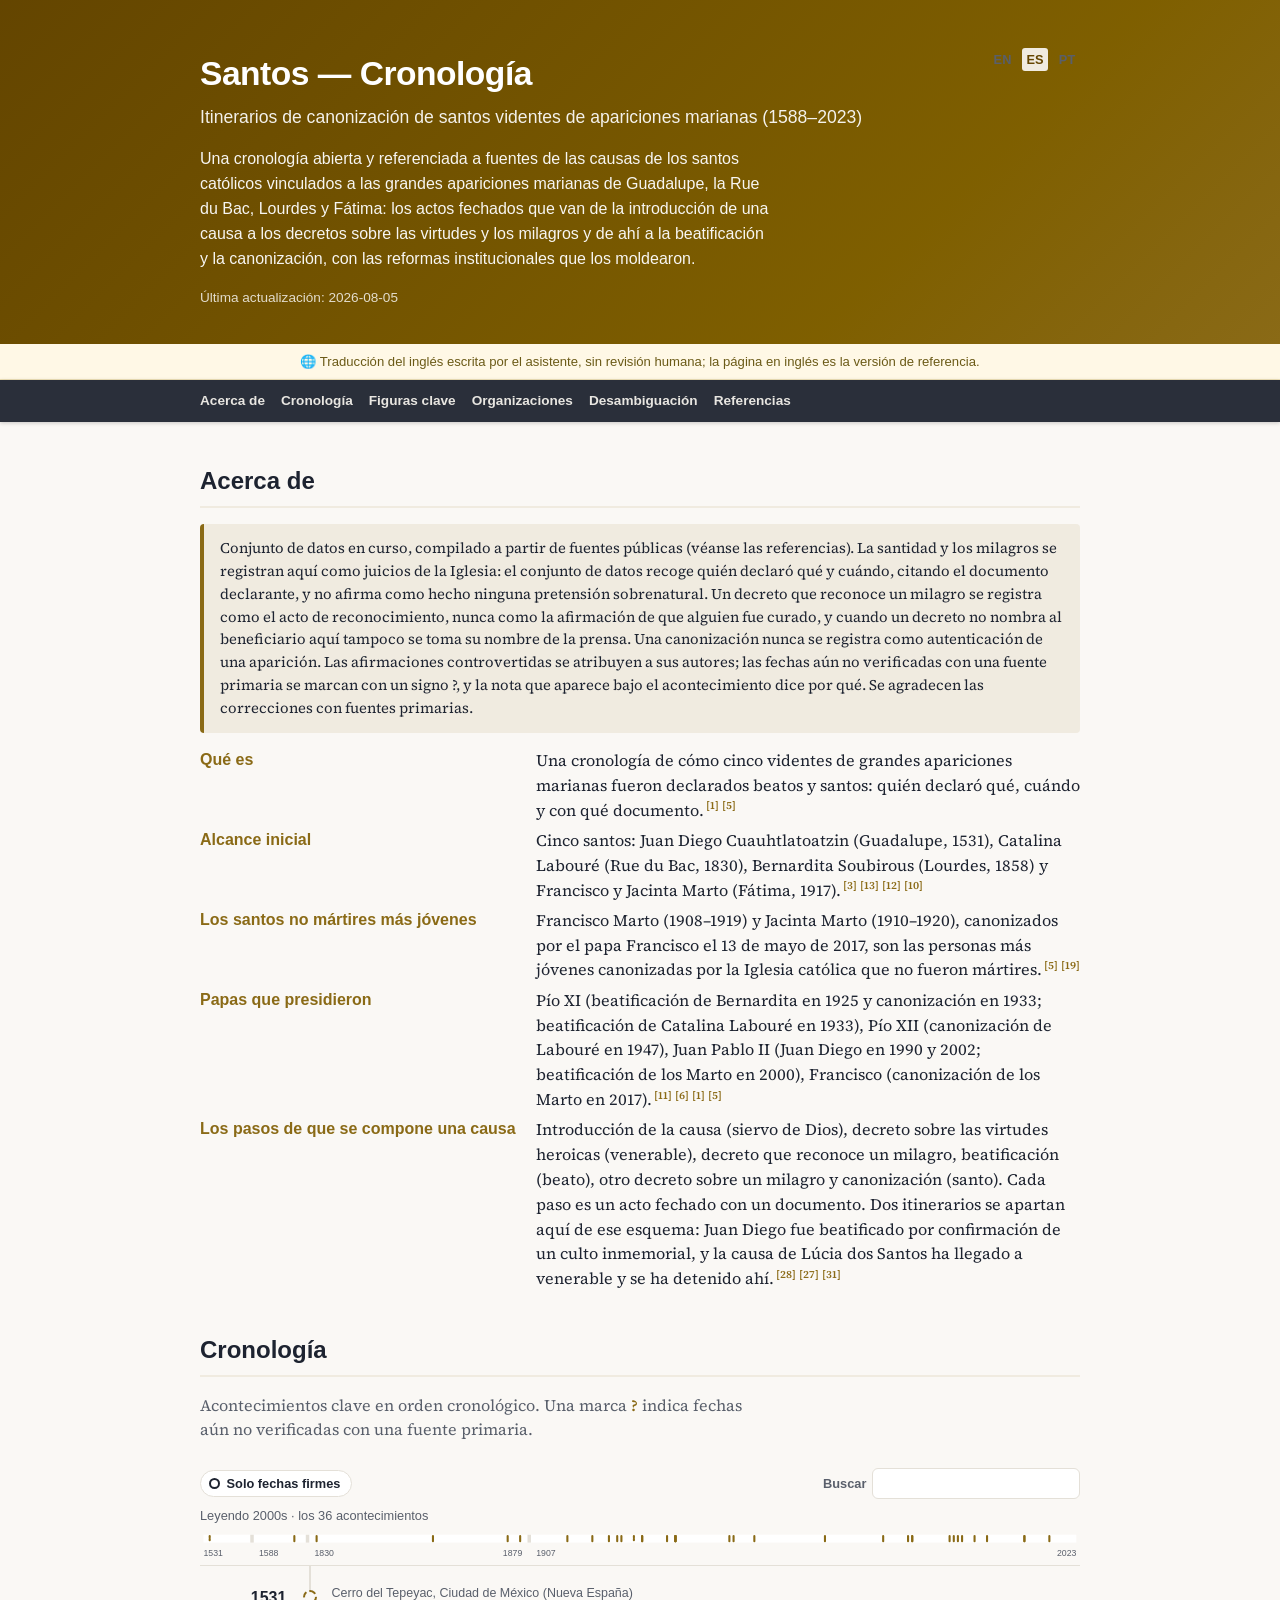
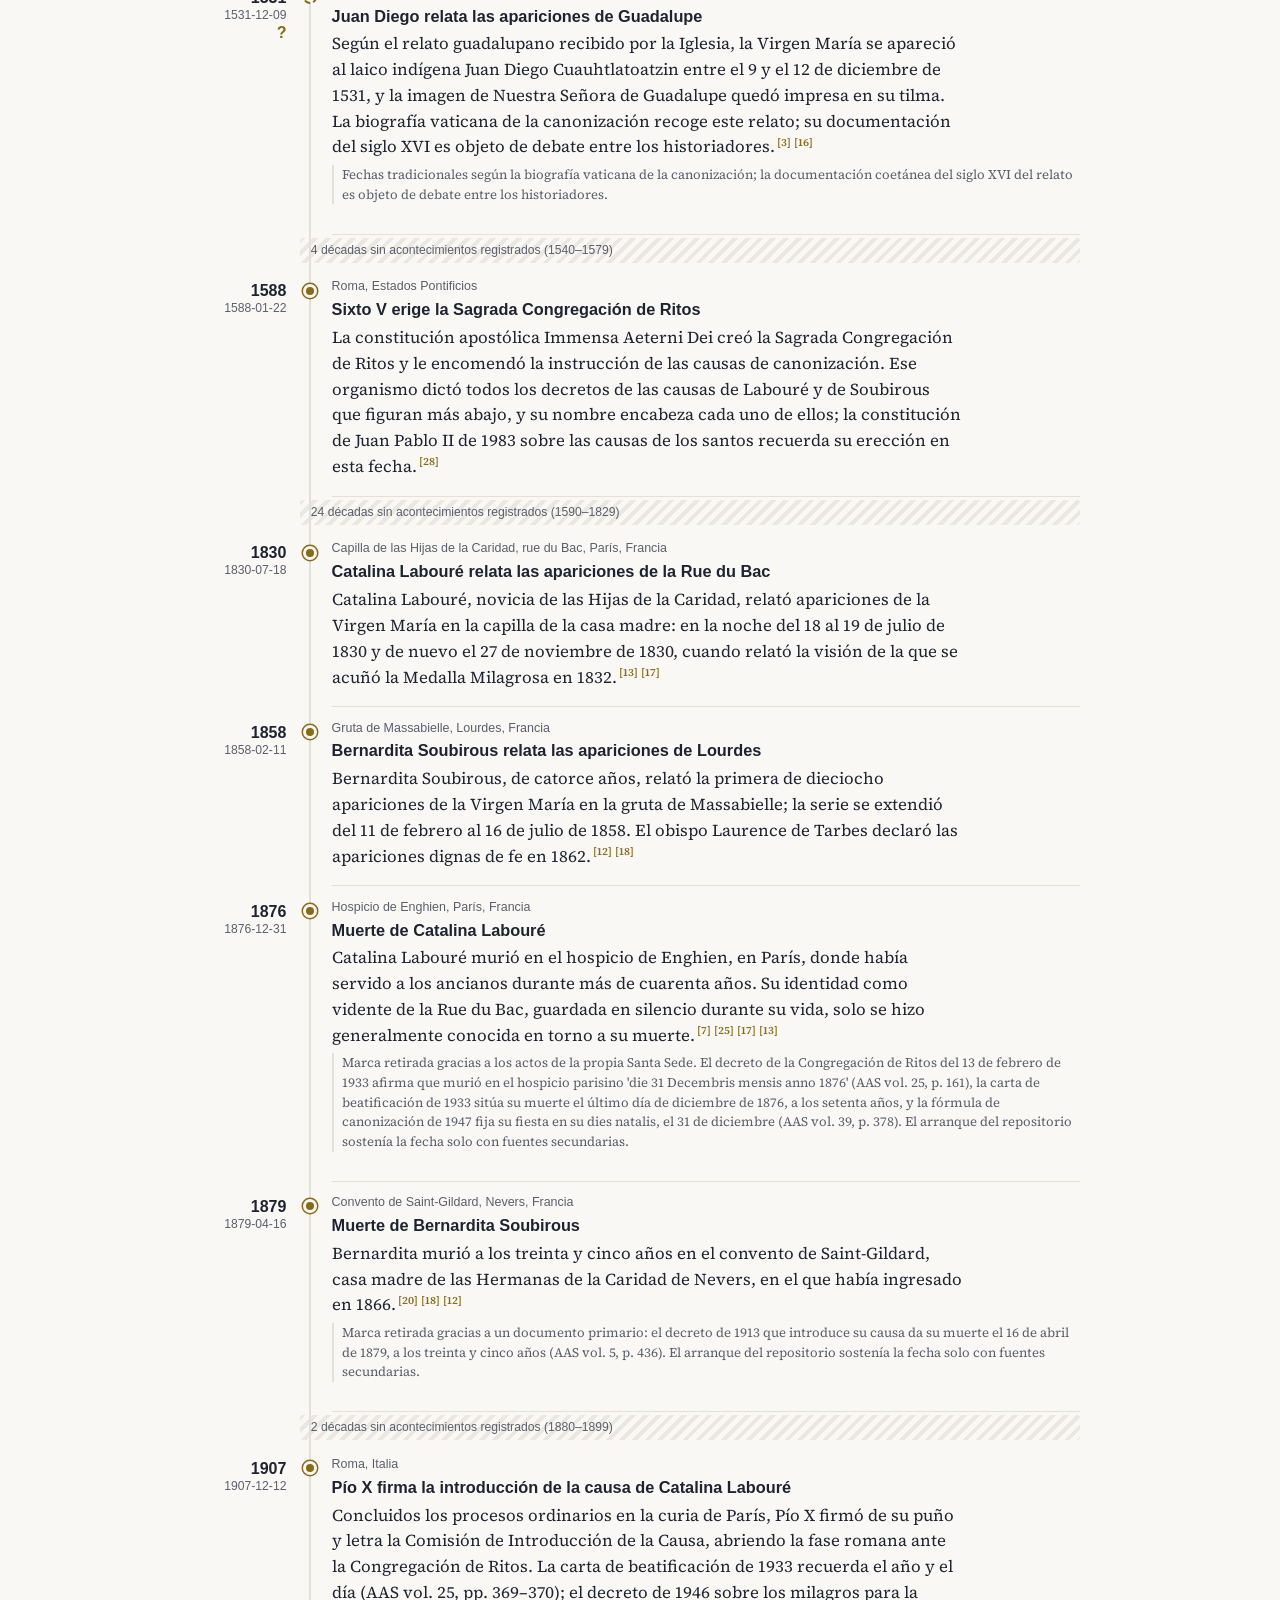
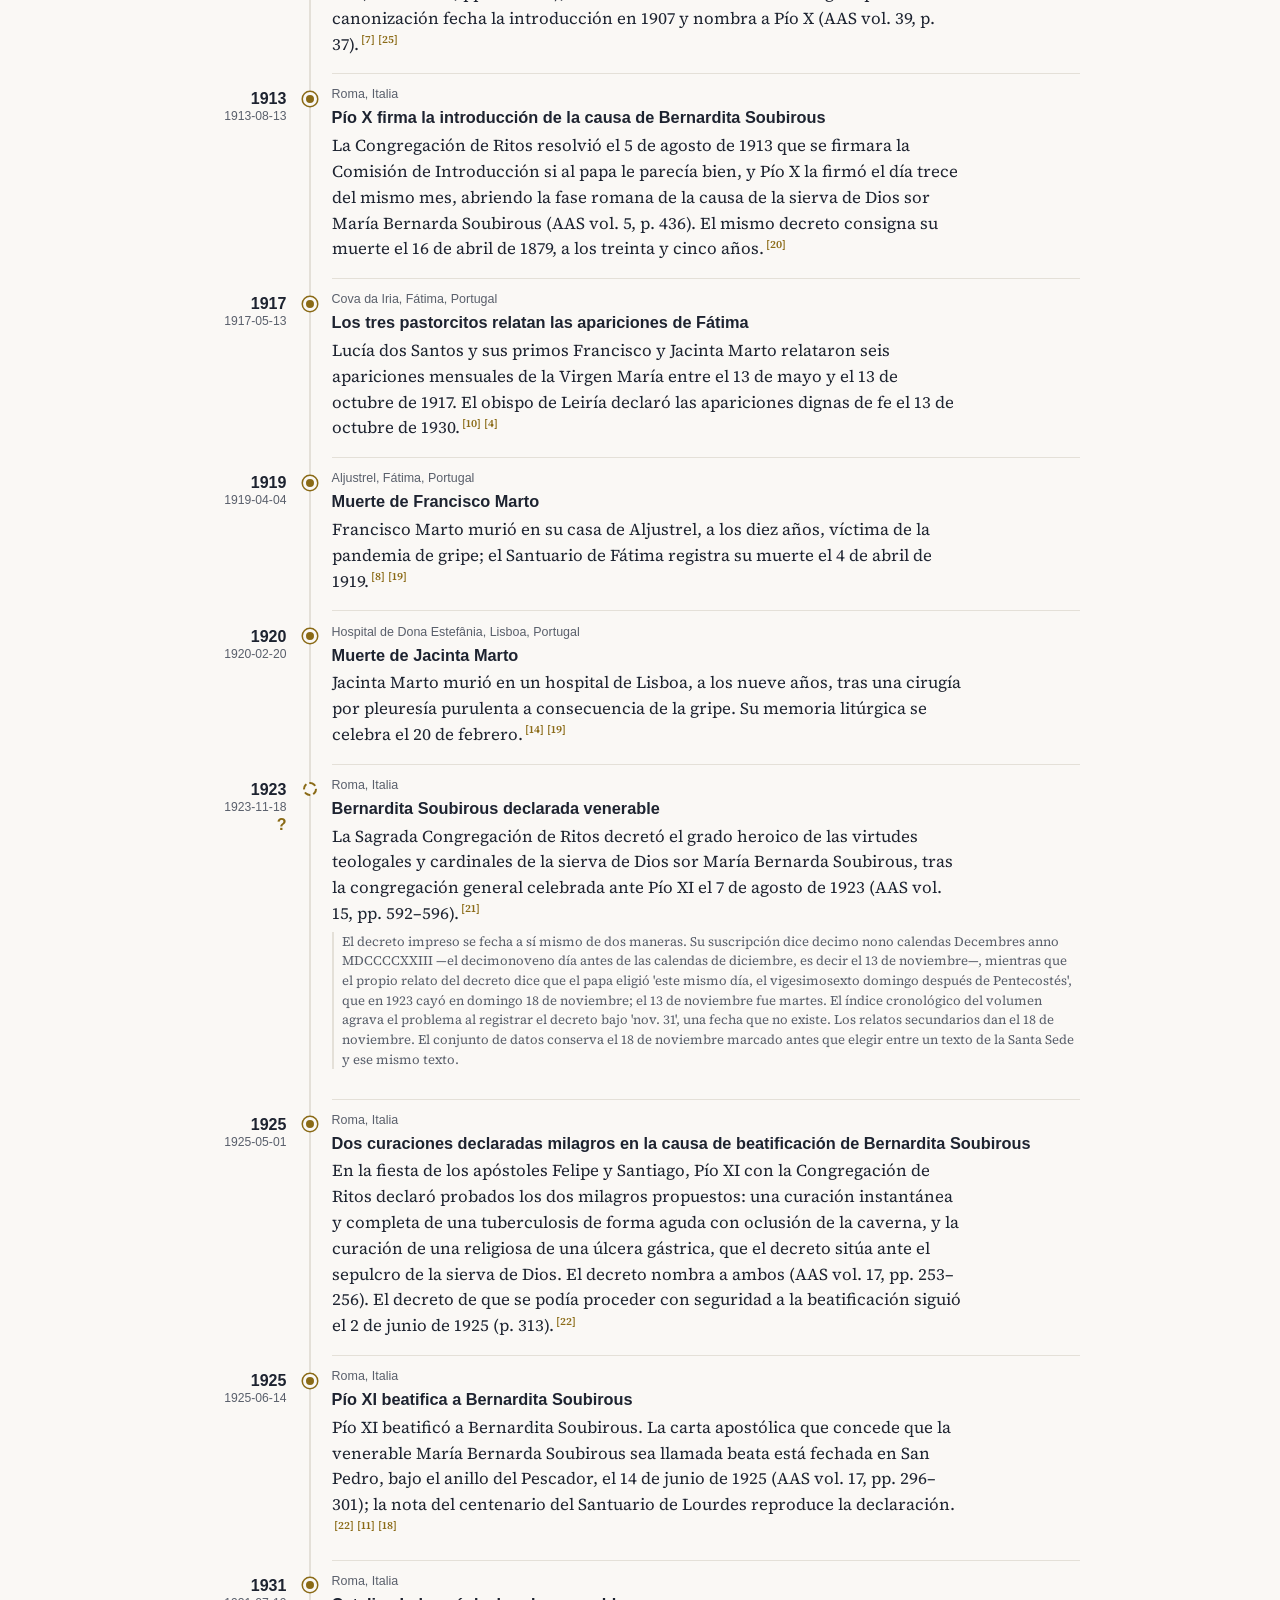
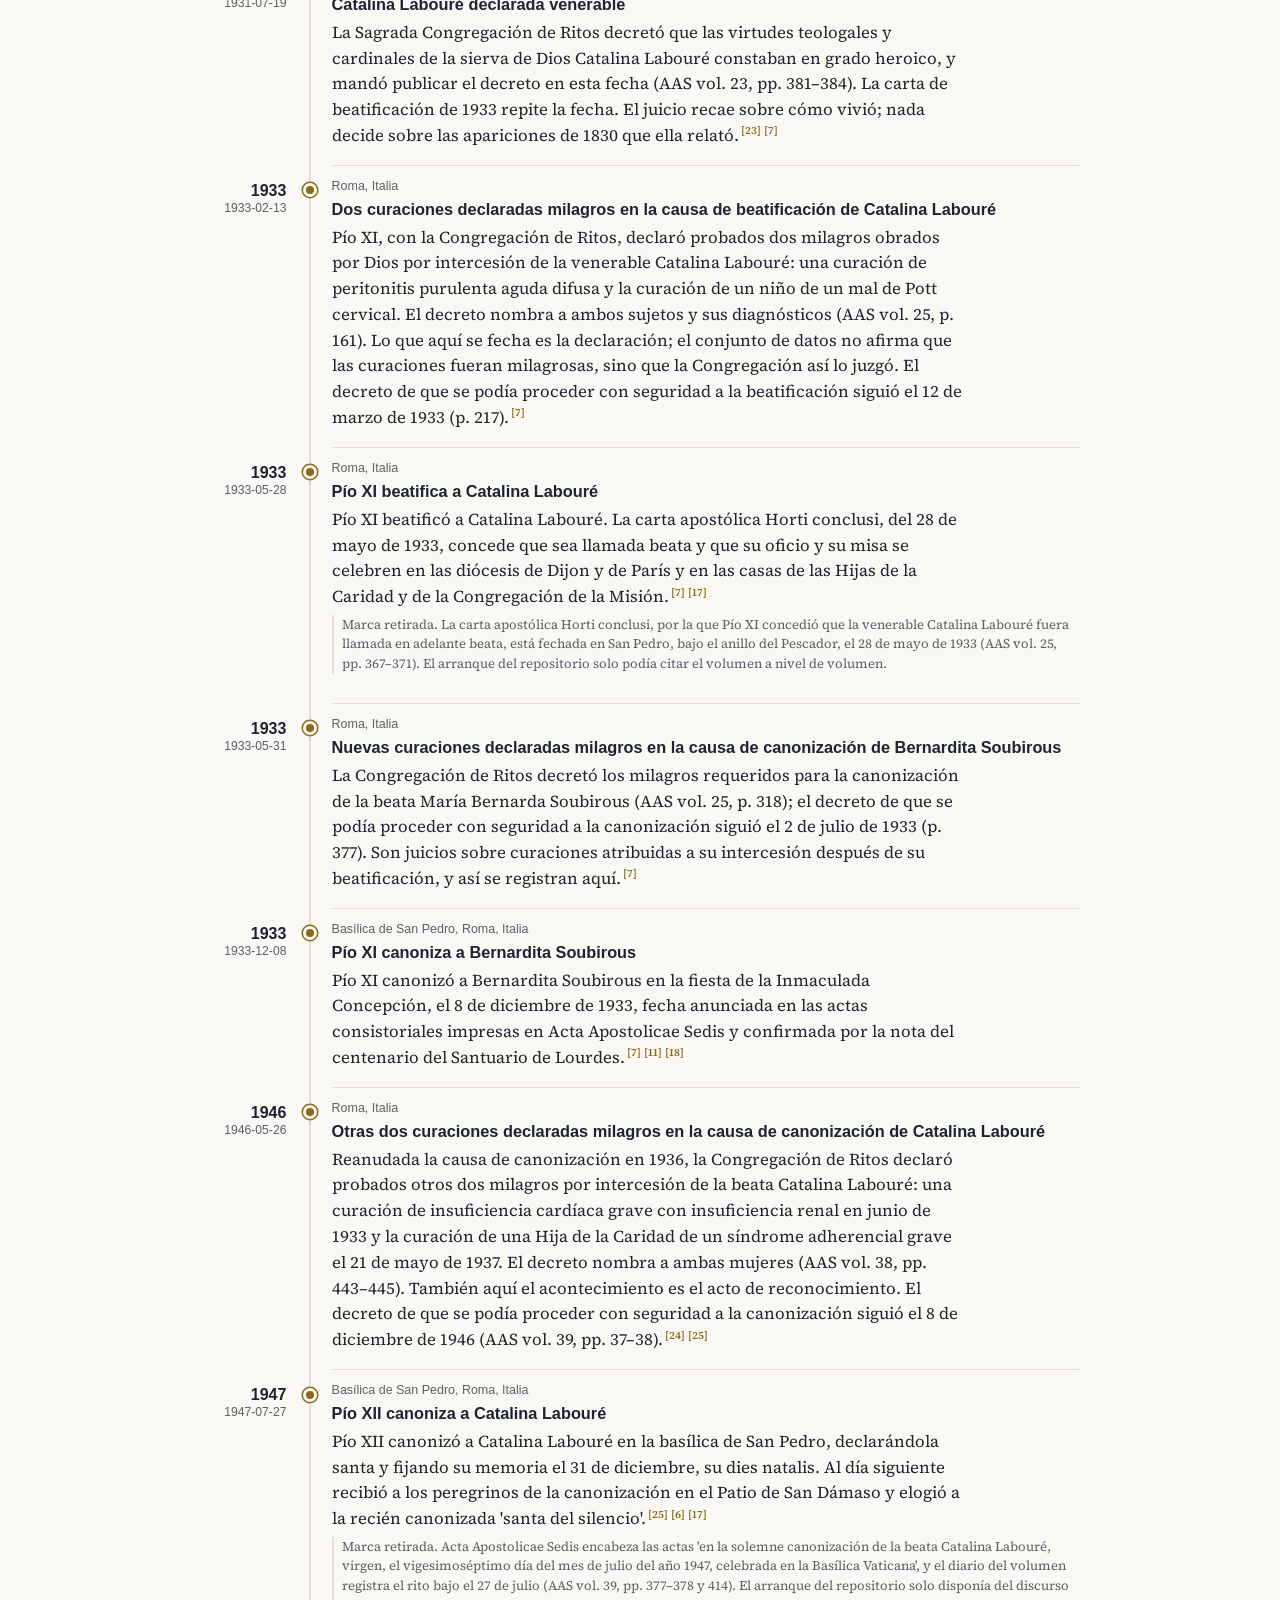
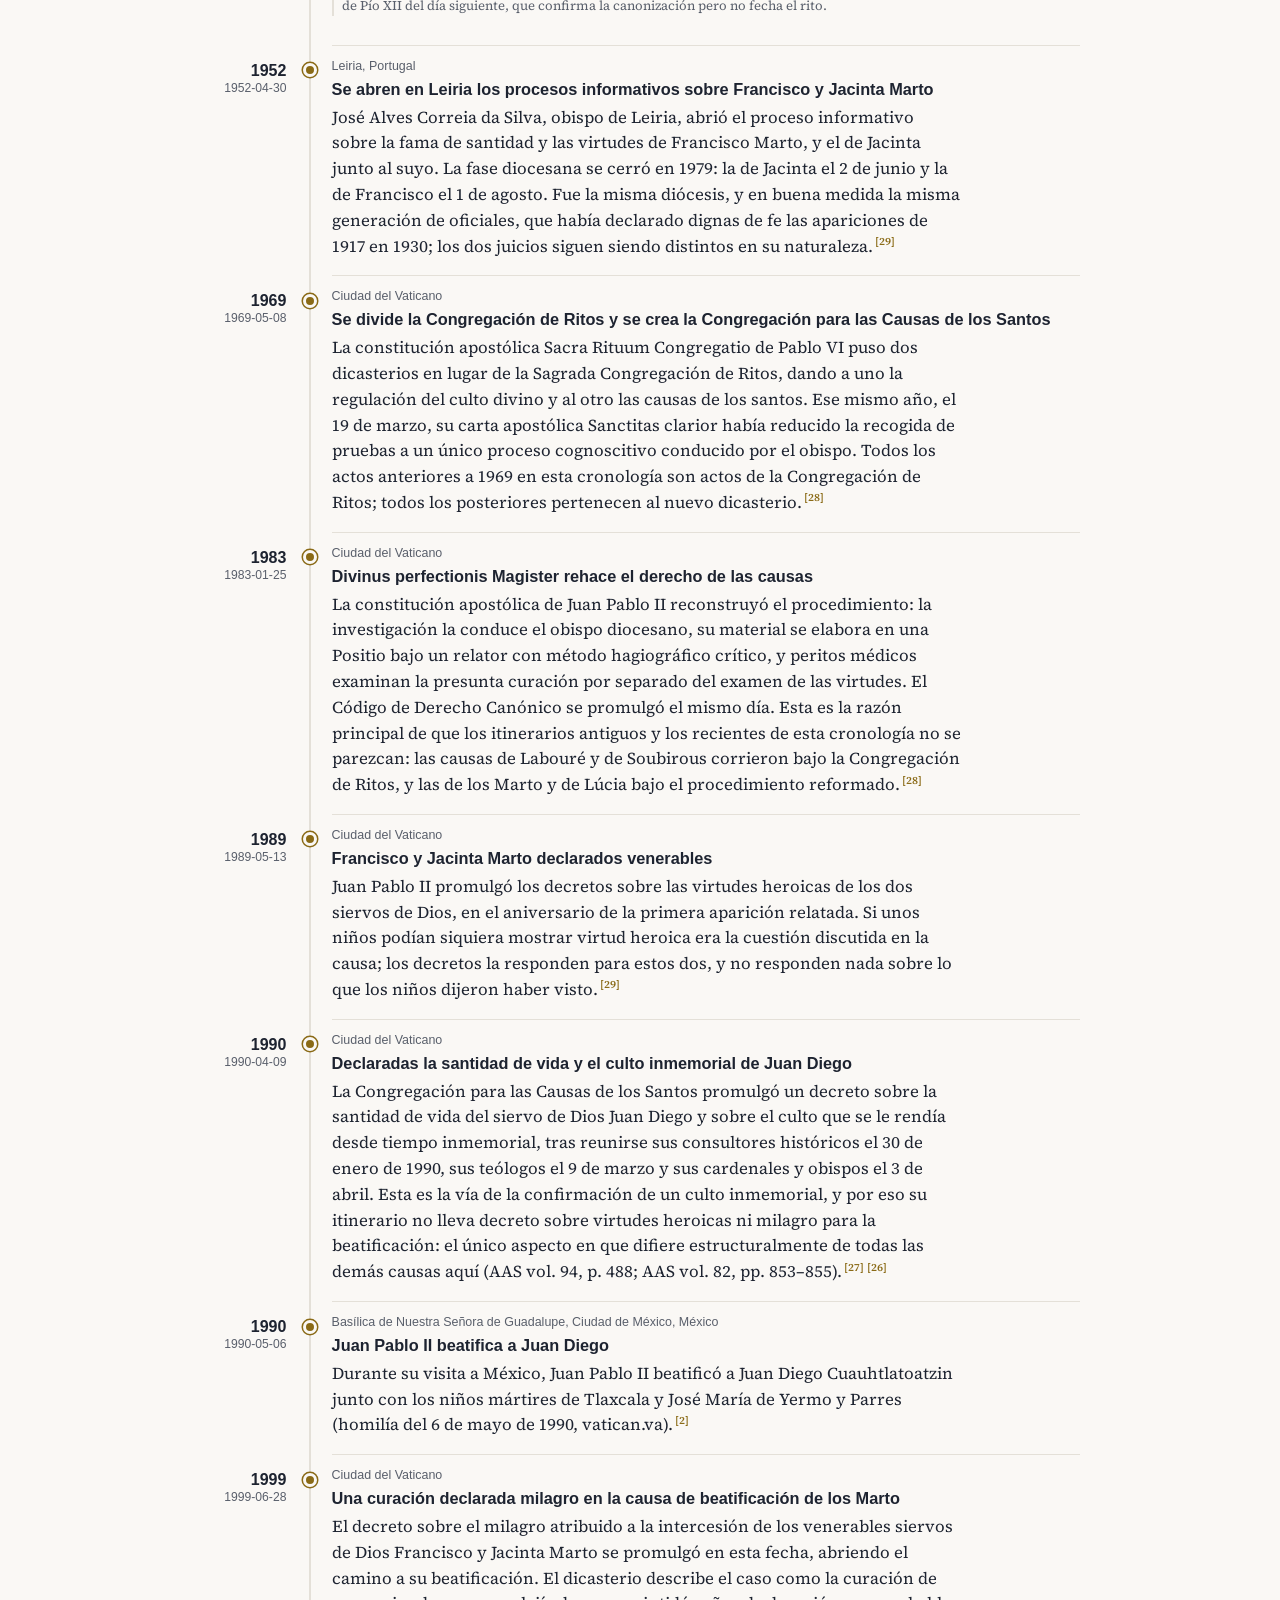
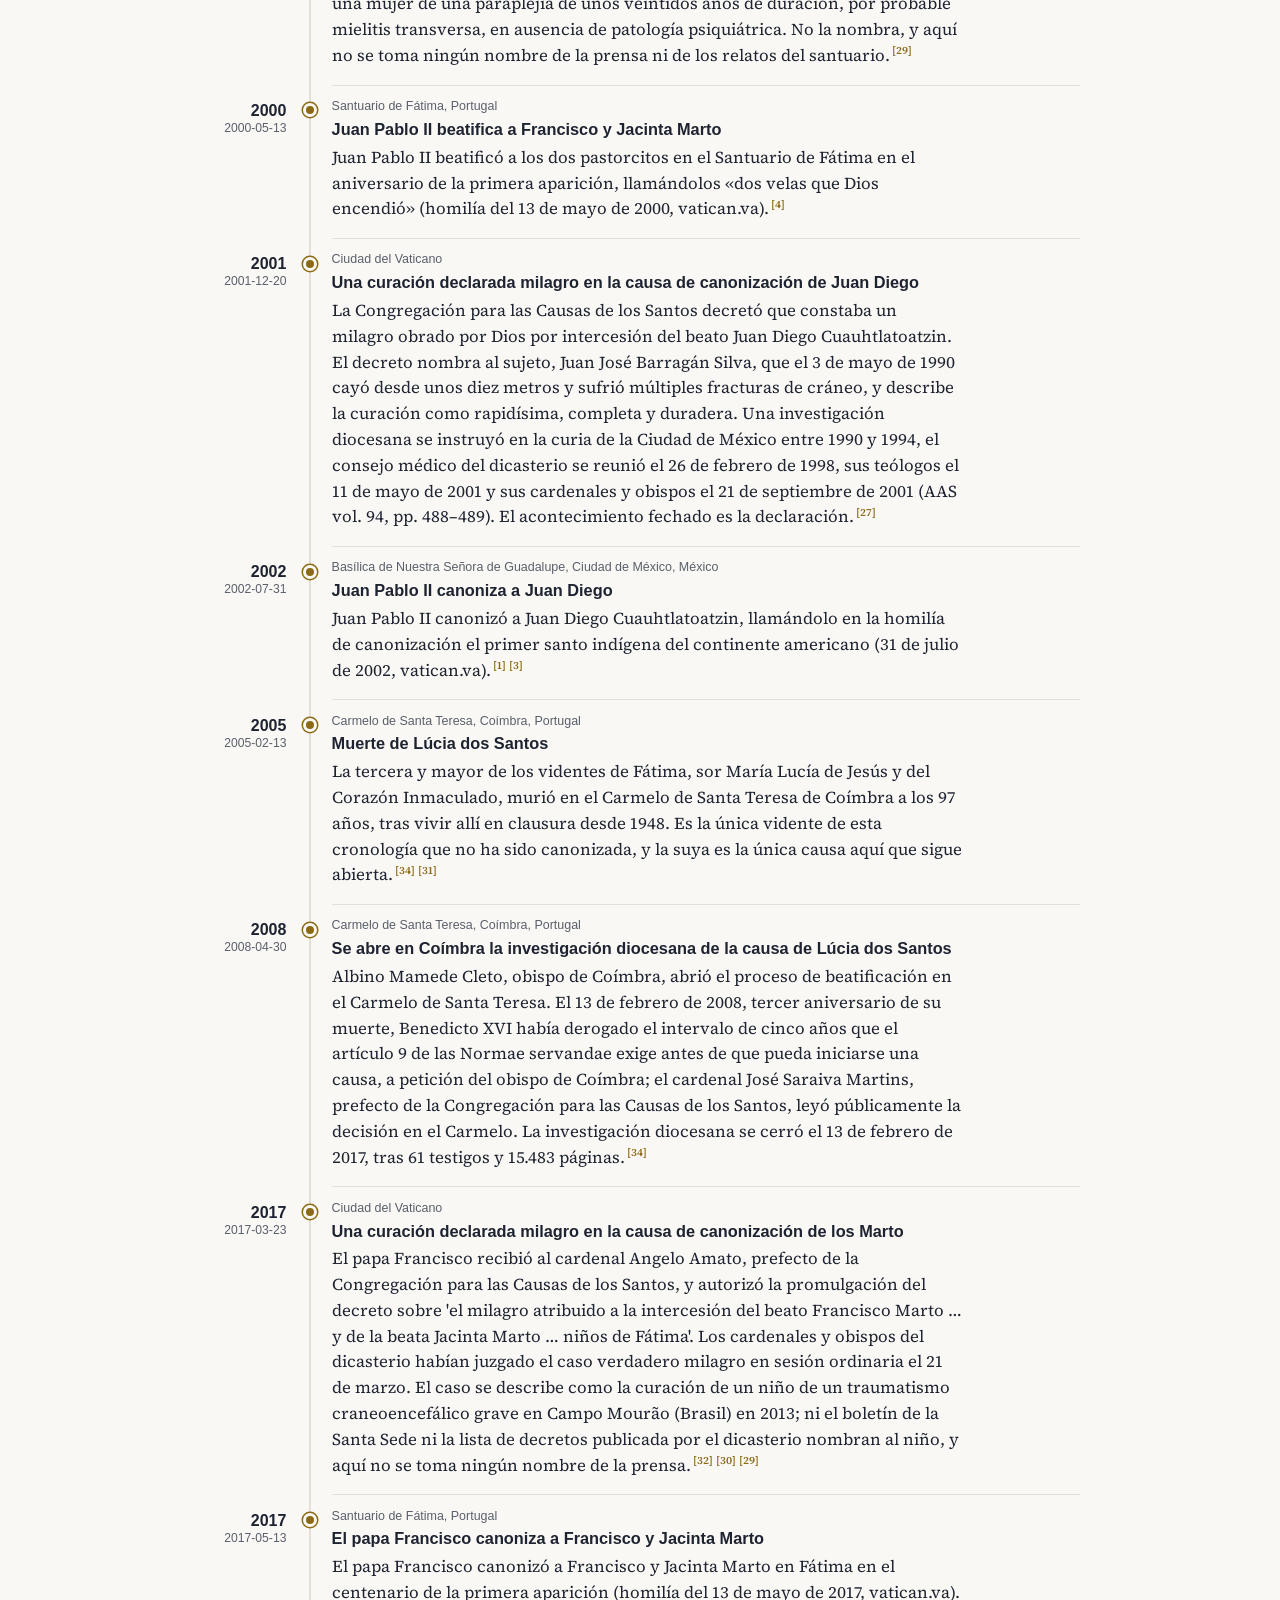
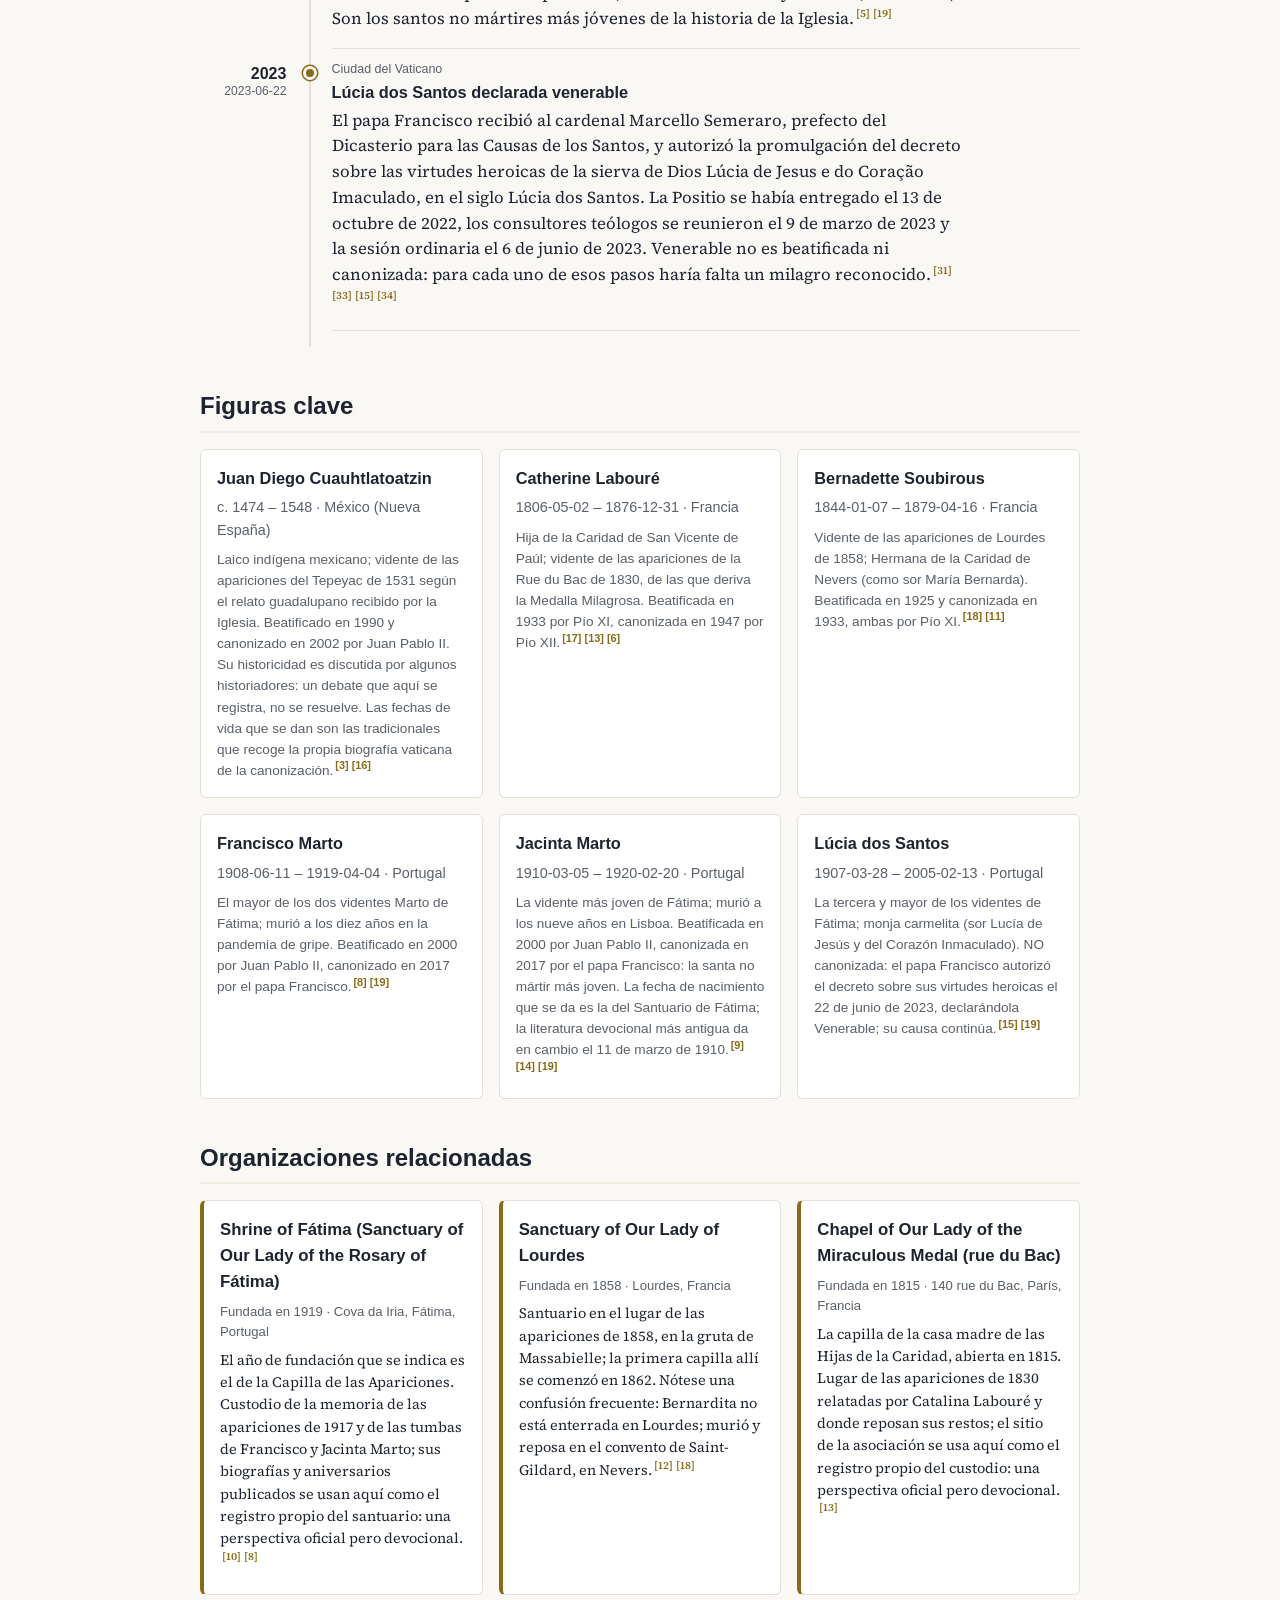
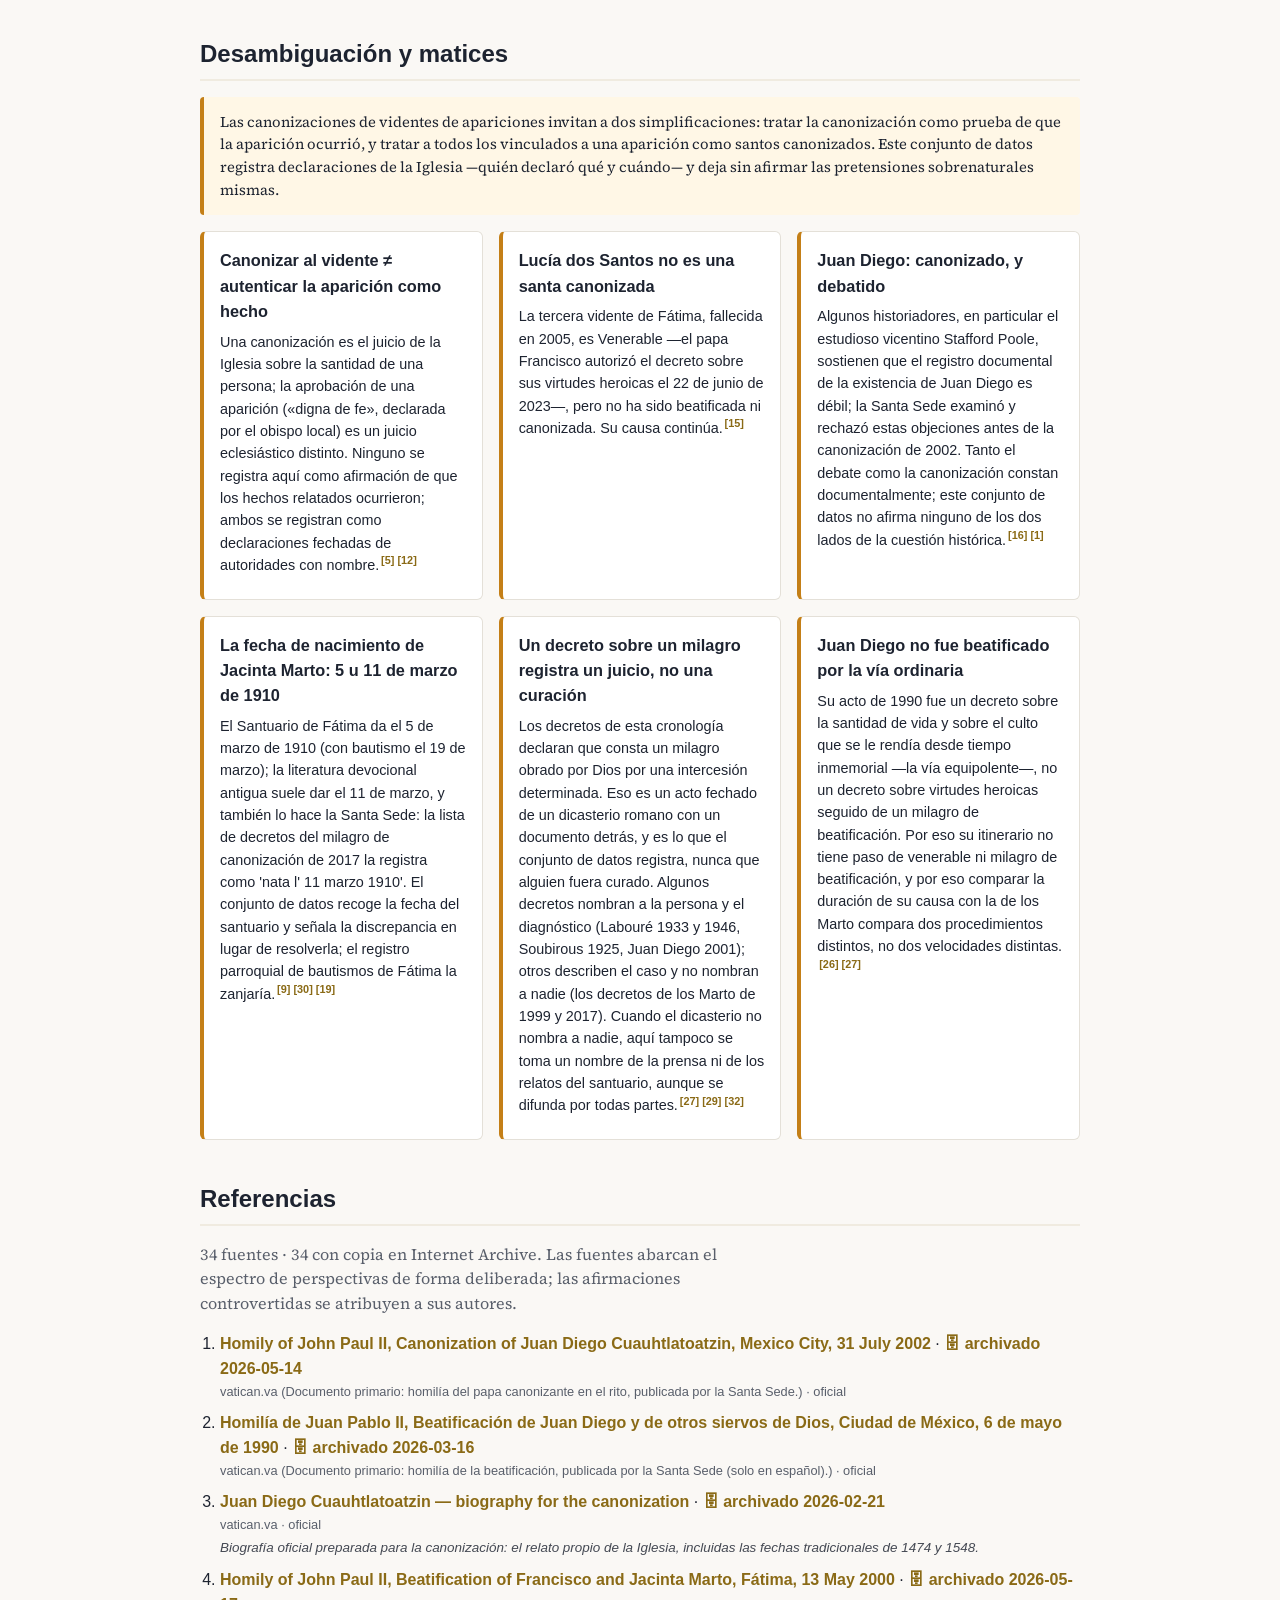
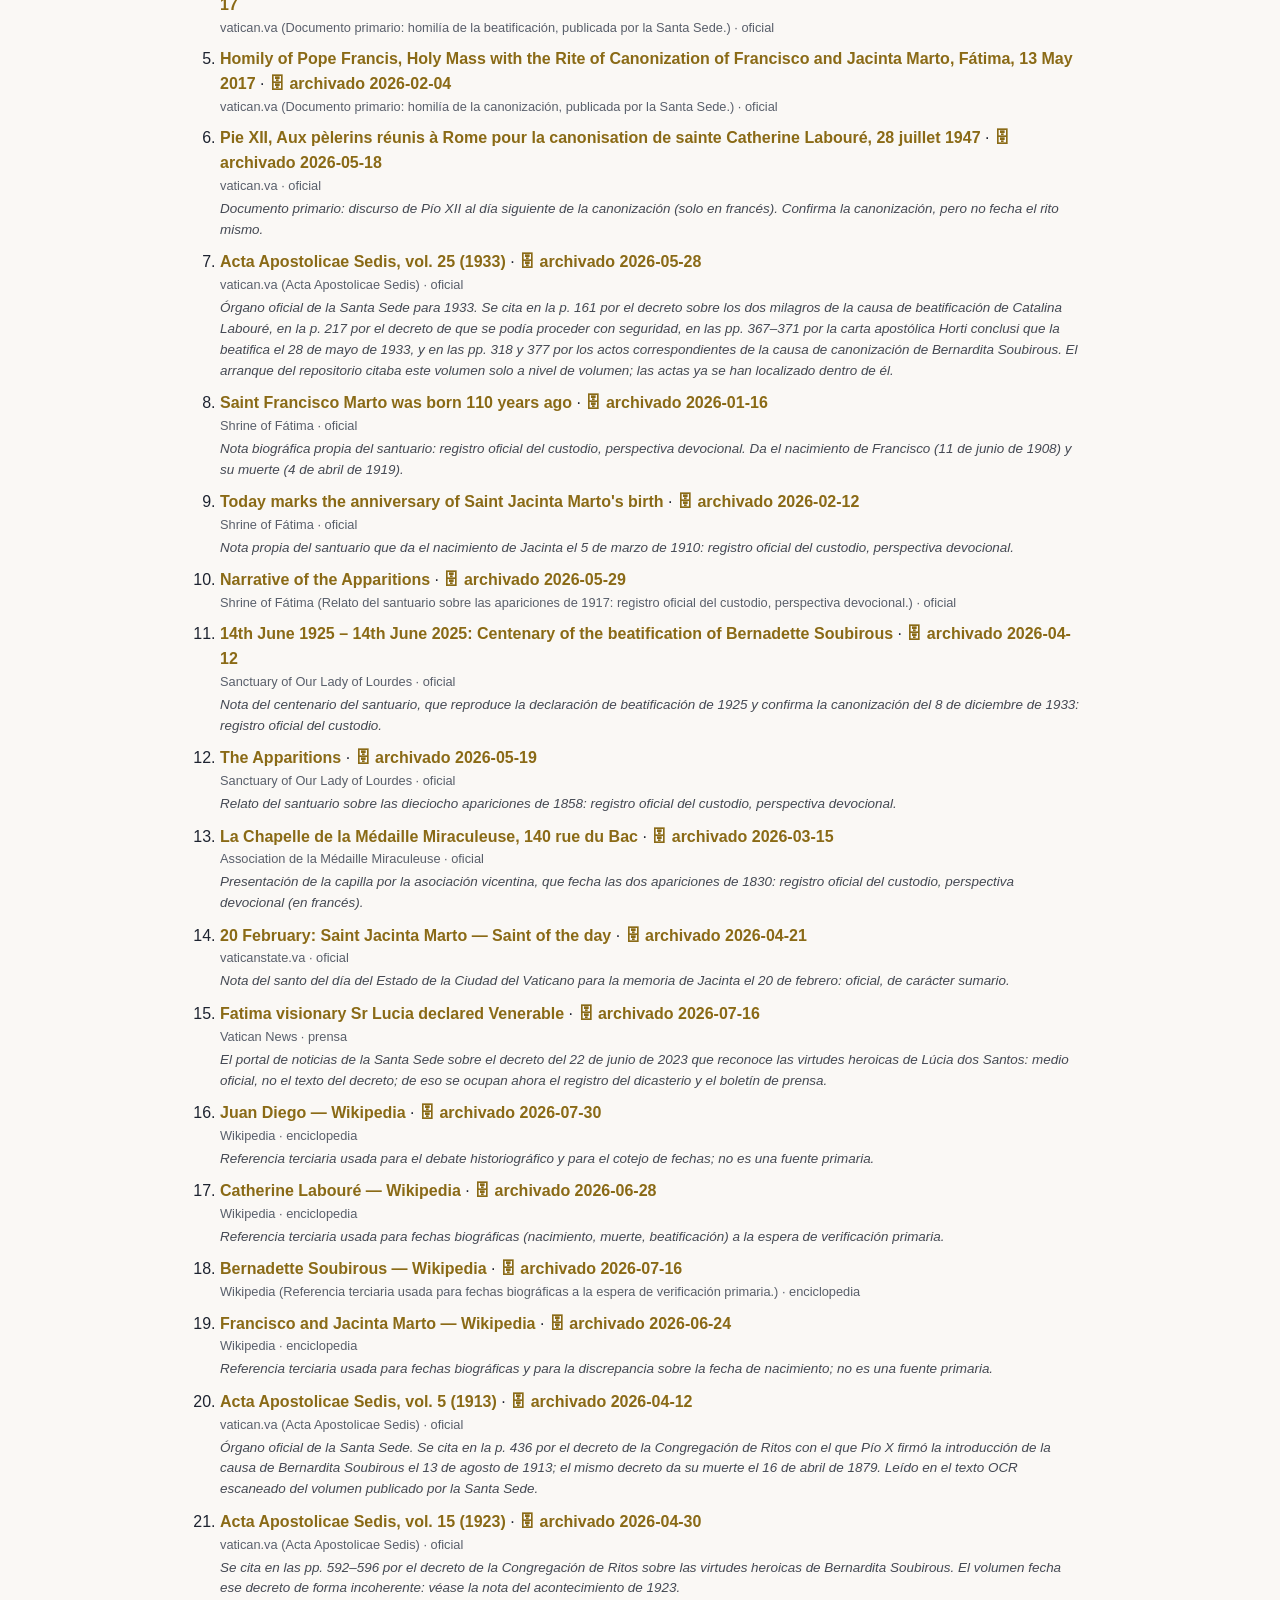
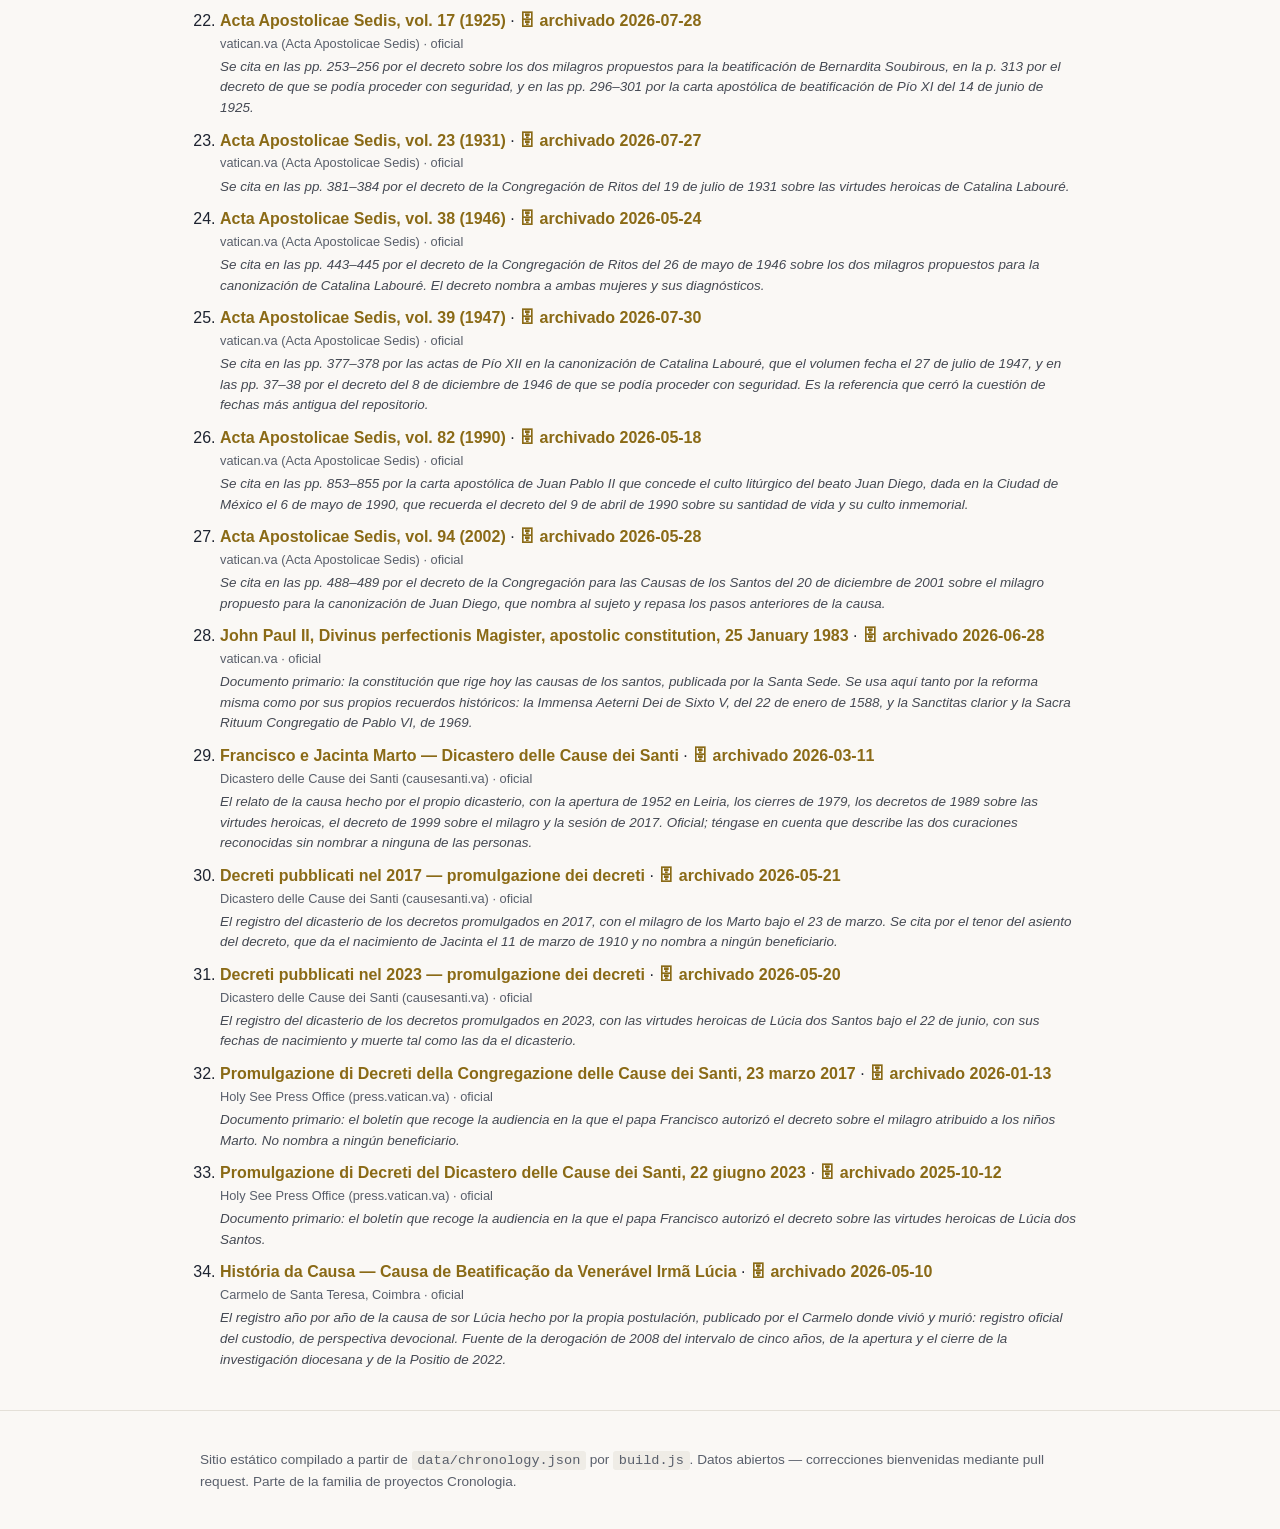
==== commit 16c3f120: "Adopt core#74/#118/#119/#120/#121/#123/#3: vocabulary, look, citations, disputed dates, shared tests" ====
--- a/docs/es/index.html
+++ b/docs/es/index.html
@@ -15,6 +15,7 @@
   </script>
   <link rel="stylesheet" href="../styles.css">
   <script src="../river.js" defer></script>
+  <script src="../cite.js" defer data-label="Referencia" data-all="Todas las referencias"></script>
   <link rel="canonical" href="https://cronologia.github.io/santos/es/">
   <link rel="alternate" hreflang="en" href="https://cronologia.github.io/santos/en/">
   <link rel="alternate" hreflang="es" href="https://cronologia.github.io/santos/es/">
@@ -541,166 +542,166 @@
       espectro de perspectivas de forma deliberada; las afirmaciones controvertidas se atribuyen a sus autores.</p>
       <ol class="references">
         <li id="ref-1">
-          <a href="https://www.vatican.va/content/john-paul-ii/en/homilies/2002/documents/hf_jp-ii_hom_20020731_canonization-mexico.html" rel="noopener noreferrer" target="_blank">Homily of John Paul II, Canonization of Juan Diego Cuauhtlatoatzin, Mexico City, 31 July 2002</a> · <a class="archive-link" href="https://web.archive.org/web/20260514044739/https://www.vatican.va/content/john-paul-ii/en/homilies/2002/documents/hf_jp-ii_hom_20020731_canonization-mexico.html" rel="noopener noreferrer" target="_blank">🗄 archived 2026-05-14</a>
+          <a href="https://www.vatican.va/content/john-paul-ii/en/homilies/2002/documents/hf_jp-ii_hom_20020731_canonization-mexico.html" rel="noopener noreferrer" target="_blank">Homily of John Paul II, Canonization of Juan Diego Cuauhtlatoatzin, Mexico City, 31 July 2002</a> · <a class="archive-link" href="https://web.archive.org/web/20260514044739/https://www.vatican.va/content/john-paul-ii/en/homilies/2002/documents/hf_jp-ii_hom_20020731_canonization-mexico.html" rel="noopener noreferrer" target="_blank">🗄 archivado 2026-05-14</a>
           <span class="ref-meta">vatican.va (Documento primario: homilía del papa canonizante en el rito, publicada por la Santa Sede.) · oficial</span>
         </li>
         <li id="ref-2">
-          <a href="https://www.vatican.va/content/john-paul-ii/es/homilies/1990/documents/hf_jp-ii_hom_19900506_citta-del-messico.html" rel="noopener noreferrer" target="_blank">Homilía de Juan Pablo II, Beatificación de Juan Diego y de otros siervos de Dios, Ciudad de México, 6 de mayo de 1990</a> · <a class="archive-link" href="https://web.archive.org/web/20260316150136/https://www.vatican.va/content/john-paul-ii/es/homilies/1990/documents/hf_jp-ii_hom_19900506_citta-del-messico.html" rel="noopener noreferrer" target="_blank">🗄 archived 2026-03-16</a>
+          <a href="https://www.vatican.va/content/john-paul-ii/es/homilies/1990/documents/hf_jp-ii_hom_19900506_citta-del-messico.html" rel="noopener noreferrer" target="_blank">Homilía de Juan Pablo II, Beatificación de Juan Diego y de otros siervos de Dios, Ciudad de México, 6 de mayo de 1990</a> · <a class="archive-link" href="https://web.archive.org/web/20260316150136/https://www.vatican.va/content/john-paul-ii/es/homilies/1990/documents/hf_jp-ii_hom_19900506_citta-del-messico.html" rel="noopener noreferrer" target="_blank">🗄 archivado 2026-03-16</a>
           <span class="ref-meta">vatican.va (Documento primario: homilía de la beatificación, publicada por la Santa Sede (solo en español).) · oficial</span>
         </li>
         <li id="ref-3">
-          <a href="https://www.vatican.va/news_services/liturgy/saints/ns_lit_doc_20020731_juan-diego_en.html" rel="noopener noreferrer" target="_blank">Juan Diego Cuauhtlatoatzin — biography for the canonization</a> · <a class="archive-link" href="https://web.archive.org/web/20260221231342/https://www.vatican.va/news_services/liturgy/saints/ns_lit_doc_20020731_juan-diego_en.html" rel="noopener noreferrer" target="_blank">🗄 archived 2026-02-21</a>
+          <a href="https://www.vatican.va/news_services/liturgy/saints/ns_lit_doc_20020731_juan-diego_en.html" rel="noopener noreferrer" target="_blank">Juan Diego Cuauhtlatoatzin — biography for the canonization</a> · <a class="archive-link" href="https://web.archive.org/web/20260221231342/https://www.vatican.va/news_services/liturgy/saints/ns_lit_doc_20020731_juan-diego_en.html" rel="noopener noreferrer" target="_blank">🗄 archivado 2026-02-21</a>
           <span class="ref-meta">vatican.va · oficial</span>
           <span class="ref-note">Biografía oficial preparada para la canonización: el relato propio de la Iglesia, incluidas las fechas tradicionales de 1474 y 1548.</span>
         </li>
         <li id="ref-4">
-          <a href="https://www.vatican.va/content/john-paul-ii/en/homilies/2000/documents/hf_jp-ii_hom_20000513_beatification-fatima.html" rel="noopener noreferrer" target="_blank">Homily of John Paul II, Beatification of Francisco and Jacinta Marto, Fátima, 13 May 2000</a> · <a class="archive-link" href="https://web.archive.org/web/20260517001104/https://www.vatican.va/content/john-paul-ii/en/homilies/2000/documents/hf_jp-ii_hom_20000513_beatification-fatima.html" rel="noopener noreferrer" target="_blank">🗄 archived 2026-05-17</a>
+          <a href="https://www.vatican.va/content/john-paul-ii/en/homilies/2000/documents/hf_jp-ii_hom_20000513_beatification-fatima.html" rel="noopener noreferrer" target="_blank">Homily of John Paul II, Beatification of Francisco and Jacinta Marto, Fátima, 13 May 2000</a> · <a class="archive-link" href="https://web.archive.org/web/20260517001104/https://www.vatican.va/content/john-paul-ii/en/homilies/2000/documents/hf_jp-ii_hom_20000513_beatification-fatima.html" rel="noopener noreferrer" target="_blank">🗄 archivado 2026-05-17</a>
           <span class="ref-meta">vatican.va (Documento primario: homilía de la beatificación, publicada por la Santa Sede.) · oficial</span>
         </li>
         <li id="ref-5">
-          <a href="https://www.vatican.va/content/francesco/en/homilies/2017/documents/papa-francesco_20170513_omelia-pellegrinaggio-fatima.html" rel="noopener noreferrer" target="_blank">Homily of Pope Francis, Holy Mass with the Rite of Canonization of Francisco and Jacinta Marto, Fátima, 13 May 2017</a> · <a class="archive-link" href="https://web.archive.org/web/20260204114311/https://www.vatican.va/content/francesco/en/homilies/2017/documents/papa-francesco_20170513_omelia-pellegrinaggio-fatima.html" rel="noopener noreferrer" target="_blank">🗄 archived 2026-02-04</a>
+          <a href="https://www.vatican.va/content/francesco/en/homilies/2017/documents/papa-francesco_20170513_omelia-pellegrinaggio-fatima.html" rel="noopener noreferrer" target="_blank">Homily of Pope Francis, Holy Mass with the Rite of Canonization of Francisco and Jacinta Marto, Fátima, 13 May 2017</a> · <a class="archive-link" href="https://web.archive.org/web/20260204114311/https://www.vatican.va/content/francesco/en/homilies/2017/documents/papa-francesco_20170513_omelia-pellegrinaggio-fatima.html" rel="noopener noreferrer" target="_blank">🗄 archivado 2026-02-04</a>
           <span class="ref-meta">vatican.va (Documento primario: homilía de la canonización, publicada por la Santa Sede.) · oficial</span>
         </li>
         <li id="ref-6">
-          <a href="https://www.vatican.va/content/pius-xii/fr/speeches/1947/documents/hf_p-xii_spe_19470728_beata-caterina-laboure.html" rel="noopener noreferrer" target="_blank">Pie XII, Aux pèlerins réunis à Rome pour la canonisation de sainte Catherine Labouré, 28 juillet 1947</a> · <a class="archive-link" href="https://web.archive.org/web/20260518011905/https://www.vatican.va/content/pius-xii/fr/speeches/1947/documents/hf_p-xii_spe_19470728_beata-caterina-laboure.html" rel="noopener noreferrer" target="_blank">🗄 archived 2026-05-18</a>
+          <a href="https://www.vatican.va/content/pius-xii/fr/speeches/1947/documents/hf_p-xii_spe_19470728_beata-caterina-laboure.html" rel="noopener noreferrer" target="_blank">Pie XII, Aux pèlerins réunis à Rome pour la canonisation de sainte Catherine Labouré, 28 juillet 1947</a> · <a class="archive-link" href="https://web.archive.org/web/20260518011905/https://www.vatican.va/content/pius-xii/fr/speeches/1947/documents/hf_p-xii_spe_19470728_beata-caterina-laboure.html" rel="noopener noreferrer" target="_blank">🗄 archivado 2026-05-18</a>
           <span class="ref-meta">vatican.va · oficial</span>
           <span class="ref-note">Documento primario: discurso de Pío XII al día siguiente de la canonización (solo en francés). Confirma la canonización, pero no fecha el rito mismo.</span>
         </li>
         <li id="ref-7">
-          <a href="https://www.vatican.va/archive/aas/documents/AAS-25-1933-ocr.pdf" rel="noopener noreferrer" target="_blank">Acta Apostolicae Sedis, vol. 25 (1933)</a> · <a class="archive-link" href="https://web.archive.org/web/20260528021011/https://www.vatican.va/archive/aas/documents/AAS-25-1933-ocr.pdf" rel="noopener noreferrer" target="_blank">🗄 archived 2026-05-28</a>
+          <a href="https://www.vatican.va/archive/aas/documents/AAS-25-1933-ocr.pdf" rel="noopener noreferrer" target="_blank">Acta Apostolicae Sedis, vol. 25 (1933)</a> · <a class="archive-link" href="https://web.archive.org/web/20260528021011/https://www.vatican.va/archive/aas/documents/AAS-25-1933-ocr.pdf" rel="noopener noreferrer" target="_blank">🗄 archivado 2026-05-28</a>
           <span class="ref-meta">vatican.va (Acta Apostolicae Sedis) · oficial</span>
           <span class="ref-note">Órgano oficial de la Santa Sede para 1933. Se cita en la p. 161 por el decreto sobre los dos milagros de la causa de beatificación de Catalina Labouré, en la p. 217 por el decreto de que se podía proceder con seguridad, en las pp. 367–371 por la carta apostólica Horti conclusi que la beatifica el 28 de mayo de 1933, y en las pp. 318 y 377 por los actos correspondientes de la causa de canonización de Bernardita Soubirous. El arranque del repositorio citaba este volumen solo a nivel de volumen; las actas ya se han localizado dentro de él.</span>
         </li>
         <li id="ref-8">
-          <a href="https://www.fatima.pt/en/news/saint-francisco-marto-was-born-110-years-ago" rel="noopener noreferrer" target="_blank">Saint Francisco Marto was born 110 years ago</a> · <a class="archive-link" href="https://web.archive.org/web/20260116102914/https://www.fatima.pt/en/news/saint-francisco-marto-was-born-110-years-ago" rel="noopener noreferrer" target="_blank">🗄 archived 2026-01-16</a>
+          <a href="https://www.fatima.pt/en/news/saint-francisco-marto-was-born-110-years-ago" rel="noopener noreferrer" target="_blank">Saint Francisco Marto was born 110 years ago</a> · <a class="archive-link" href="https://web.archive.org/web/20260116102914/https://www.fatima.pt/en/news/saint-francisco-marto-was-born-110-years-ago" rel="noopener noreferrer" target="_blank">🗄 archivado 2026-01-16</a>
           <span class="ref-meta">Shrine of Fátima · oficial</span>
           <span class="ref-note">Nota biográfica propia del santuario: registro oficial del custodio, perspectiva devocional. Da el nacimiento de Francisco (11 de junio de 1908) y su muerte (4 de abril de 1919).</span>
         </li>
         <li id="ref-9">
-          <a href="https://www.fatima.pt/en/news/today-marks-the-anniversary-of-saint-jacinta-martos-birth" rel="noopener noreferrer" target="_blank">Today marks the anniversary of Saint Jacinta Marto&#39;s birth</a> · <a class="archive-link" href="https://web.archive.org/web/20260212130537/https://www.fatima.pt/en/news/today-marks-the-anniversary-of-saint-jacinta-martos-birth" rel="noopener noreferrer" target="_blank">🗄 archived 2026-02-12</a>
+          <a href="https://www.fatima.pt/en/news/today-marks-the-anniversary-of-saint-jacinta-martos-birth" rel="noopener noreferrer" target="_blank">Today marks the anniversary of Saint Jacinta Marto&#39;s birth</a> · <a class="archive-link" href="https://web.archive.org/web/20260212130537/https://www.fatima.pt/en/news/today-marks-the-anniversary-of-saint-jacinta-martos-birth" rel="noopener noreferrer" target="_blank">🗄 archivado 2026-02-12</a>
           <span class="ref-meta">Shrine of Fátima · oficial</span>
           <span class="ref-note">Nota propia del santuario que da el nacimiento de Jacinta el 5 de marzo de 1910: registro oficial del custodio, perspectiva devocional.</span>
         </li>
         <li id="ref-10">
-          <a href="https://www.fatima.pt/en/pages/narrative-of-the-apparitions-" rel="noopener noreferrer" target="_blank">Narrative of the Apparitions</a> · <a class="archive-link" href="https://web.archive.org/web/20260529205719/https://www.fatima.pt/en/pages/narrative-of-the-apparitions-" rel="noopener noreferrer" target="_blank">🗄 archived 2026-05-29</a>
+          <a href="https://www.fatima.pt/en/pages/narrative-of-the-apparitions-" rel="noopener noreferrer" target="_blank">Narrative of the Apparitions</a> · <a class="archive-link" href="https://web.archive.org/web/20260529205719/https://www.fatima.pt/en/pages/narrative-of-the-apparitions-" rel="noopener noreferrer" target="_blank">🗄 archivado 2026-05-29</a>
           <span class="ref-meta">Shrine of Fátima (Relato del santuario sobre las apariciones de 1917: registro oficial del custodio, perspectiva devocional.) · oficial</span>
         </li>
         <li id="ref-11">
-          <a href="https://www.lourdes-france.com/en/centenary-of-the-beatification-of-bernadette-soubirous/" rel="noopener noreferrer" target="_blank">14th June 1925 – 14th June 2025: Centenary of the beatification of Bernadette Soubirous</a> · <a class="archive-link" href="https://web.archive.org/web/20260412170908/https://www.lourdes-france.com/en/centenary-of-the-beatification-of-bernadette-soubirous/" rel="noopener noreferrer" target="_blank">🗄 archived 2026-04-12</a>
+          <a href="https://www.lourdes-france.com/en/centenary-of-the-beatification-of-bernadette-soubirous/" rel="noopener noreferrer" target="_blank">14th June 1925 – 14th June 2025: Centenary of the beatification of Bernadette Soubirous</a> · <a class="archive-link" href="https://web.archive.org/web/20260412170908/https://www.lourdes-france.com/en/centenary-of-the-beatification-of-bernadette-soubirous/" rel="noopener noreferrer" target="_blank">🗄 archivado 2026-04-12</a>
           <span class="ref-meta">Sanctuary of Our Lady of Lourdes · oficial</span>
           <span class="ref-note">Nota del centenario del santuario, que reproduce la declaración de beatificación de 1925 y confirma la canonización del 8 de diciembre de 1933: registro oficial del custodio.</span>
         </li>
         <li id="ref-12">
-          <a href="https://www.lourdes-france.com/en/the-apparitions/" rel="noopener noreferrer" target="_blank">The Apparitions</a> · <a class="archive-link" href="https://web.archive.org/web/20260519222921/https://www.lourdes-france.com/en/the-apparitions/" rel="noopener noreferrer" target="_blank">🗄 archived 2026-05-19</a>
+          <a href="https://www.lourdes-france.com/en/the-apparitions/" rel="noopener noreferrer" target="_blank">The Apparitions</a> · <a class="archive-link" href="https://web.archive.org/web/20260519222921/https://www.lourdes-france.com/en/the-apparitions/" rel="noopener noreferrer" target="_blank">🗄 archivado 2026-05-19</a>
           <span class="ref-meta">Sanctuary of Our Lady of Lourdes · oficial</span>
           <span class="ref-note">Relato del santuario sobre las dieciocho apariciones de 1858: registro oficial del custodio, perspectiva devocional.</span>
         </li>
         <li id="ref-13">
-          <a href="https://www.medaille-miraculeuse.fr/chapelle-medaille-miraculeuse" rel="noopener noreferrer" target="_blank">La Chapelle de la Médaille Miraculeuse, 140 rue du Bac</a> · <a class="archive-link" href="https://web.archive.org/web/20260315172304/https://www.medaille-miraculeuse.fr/chapelle-medaille-miraculeuse" rel="noopener noreferrer" target="_blank">🗄 archived 2026-03-15</a>
+          <a href="https://www.medaille-miraculeuse.fr/chapelle-medaille-miraculeuse" rel="noopener noreferrer" target="_blank">La Chapelle de la Médaille Miraculeuse, 140 rue du Bac</a> · <a class="archive-link" href="https://web.archive.org/web/20260315172304/https://www.medaille-miraculeuse.fr/chapelle-medaille-miraculeuse" rel="noopener noreferrer" target="_blank">🗄 archivado 2026-03-15</a>
           <span class="ref-meta">Association de la Médaille Miraculeuse · oficial</span>
           <span class="ref-note">Presentación de la capilla por la asociación vicentina, que fecha las dos apariciones de 1830: registro oficial del custodio, perspectiva devocional (en francés).</span>
         </li>
         <li id="ref-14">
-          <a href="https://www.vaticanstate.va/en/state-and-government/general-informations/saint-of-the-day/3675-20-february-saint-jacinta-marto.html" rel="noopener noreferrer" target="_blank">20 February: Saint Jacinta Marto — Saint of the day</a> · <a class="archive-link" href="https://web.archive.org/web/20260421174205/https://vaticanstate.va/en/state-and-government/general-informations/saint-of-the-day/3675-20-february-saint-jacinta-marto.html" rel="noopener noreferrer" target="_blank">🗄 archived 2026-04-21</a>
+          <a href="https://www.vaticanstate.va/en/state-and-government/general-informations/saint-of-the-day/3675-20-february-saint-jacinta-marto.html" rel="noopener noreferrer" target="_blank">20 February: Saint Jacinta Marto — Saint of the day</a> · <a class="archive-link" href="https://web.archive.org/web/20260421174205/https://vaticanstate.va/en/state-and-government/general-informations/saint-of-the-day/3675-20-february-saint-jacinta-marto.html" rel="noopener noreferrer" target="_blank">🗄 archivado 2026-04-21</a>
           <span class="ref-meta">vaticanstate.va · oficial</span>
           <span class="ref-note">Nota del santo del día del Estado de la Ciudad del Vaticano para la memoria de Jacinta el 20 de febrero: oficial, de carácter sumario.</span>
         </li>
         <li id="ref-15">
-          <a href="https://www.vaticannews.va/en/vatican-city/news/2023-06/fatima-visionary-sr-lucia-declared-venerable.html" rel="noopener noreferrer" target="_blank">Fatima visionary Sr Lucia declared Venerable</a> · <a class="archive-link" href="https://web.archive.org/web/20260716145921/https://www.vaticannews.va/en/vatican-city/news/2023-06/fatima-visionary-sr-lucia-declared-venerable.html" rel="noopener noreferrer" target="_blank">🗄 archived 2026-07-16</a>
+          <a href="https://www.vaticannews.va/en/vatican-city/news/2023-06/fatima-visionary-sr-lucia-declared-venerable.html" rel="noopener noreferrer" target="_blank">Fatima visionary Sr Lucia declared Venerable</a> · <a class="archive-link" href="https://web.archive.org/web/20260716145921/https://www.vaticannews.va/en/vatican-city/news/2023-06/fatima-visionary-sr-lucia-declared-venerable.html" rel="noopener noreferrer" target="_blank">🗄 archivado 2026-07-16</a>
           <span class="ref-meta">Vatican News · prensa</span>
           <span class="ref-note">El portal de noticias de la Santa Sede sobre el decreto del 22 de junio de 2023 que reconoce las virtudes heroicas de Lúcia dos Santos: medio oficial, no el texto del decreto; de eso se ocupan ahora el registro del dicasterio y el boletín de prensa.</span>
         </li>
         <li id="ref-16">
-          <a href="https://en.wikipedia.org/wiki/Juan_Diego" rel="noopener noreferrer" target="_blank">Juan Diego — Wikipedia</a> · <a class="archive-link" href="https://web.archive.org/web/20260730204617/https://en.wikipedia.org/wiki/Juan_Diego" rel="noopener noreferrer" target="_blank">🗄 archived 2026-07-30</a>
+          <a href="https://en.wikipedia.org/wiki/Juan_Diego" rel="noopener noreferrer" target="_blank">Juan Diego — Wikipedia</a> · <a class="archive-link" href="https://web.archive.org/web/20260730204617/https://en.wikipedia.org/wiki/Juan_Diego" rel="noopener noreferrer" target="_blank">🗄 archivado 2026-07-30</a>
           <span class="ref-meta">Wikipedia · enciclopedia</span>
           <span class="ref-note">Referencia terciaria usada para el debate historiográfico y para el cotejo de fechas; no es una fuente primaria.</span>
         </li>
         <li id="ref-17">
-          <a href="https://en.wikipedia.org/wiki/Catherine_Labour%C3%A9" rel="noopener noreferrer" target="_blank">Catherine Labouré — Wikipedia</a> · <a class="archive-link" href="https://web.archive.org/web/20260628192721/https://en.wikipedia.org/wiki/Catherine_Labour%C3%A9" rel="noopener noreferrer" target="_blank">🗄 archived 2026-06-28</a>
+          <a href="https://en.wikipedia.org/wiki/Catherine_Labour%C3%A9" rel="noopener noreferrer" target="_blank">Catherine Labouré — Wikipedia</a> · <a class="archive-link" href="https://web.archive.org/web/20260628192721/https://en.wikipedia.org/wiki/Catherine_Labour%C3%A9" rel="noopener noreferrer" target="_blank">🗄 archivado 2026-06-28</a>
           <span class="ref-meta">Wikipedia · enciclopedia</span>
           <span class="ref-note">Referencia terciaria usada para fechas biográficas (nacimiento, muerte, beatificación) a la espera de verificación primaria.</span>
         </li>
         <li id="ref-18">
-          <a href="https://en.wikipedia.org/wiki/Bernadette_Soubirous" rel="noopener noreferrer" target="_blank">Bernadette Soubirous — Wikipedia</a> · <a class="archive-link" href="https://web.archive.org/web/20260716050430/https://en.wikipedia.org/wiki/Bernadette_Soubirous" rel="noopener noreferrer" target="_blank">🗄 archived 2026-07-16</a>
+          <a href="https://en.wikipedia.org/wiki/Bernadette_Soubirous" rel="noopener noreferrer" target="_blank">Bernadette Soubirous — Wikipedia</a> · <a class="archive-link" href="https://web.archive.org/web/20260716050430/https://en.wikipedia.org/wiki/Bernadette_Soubirous" rel="noopener noreferrer" target="_blank">🗄 archivado 2026-07-16</a>
           <span class="ref-meta">Wikipedia (Referencia terciaria usada para fechas biográficas a la espera de verificación primaria.) · enciclopedia</span>
         </li>
         <li id="ref-19">
-          <a href="https://en.wikipedia.org/wiki/Francisco_and_Jacinta_Marto" rel="noopener noreferrer" target="_blank">Francisco and Jacinta Marto — Wikipedia</a> · <a class="archive-link" href="https://web.archive.org/web/20260624042644/https://en.wikipedia.org/wiki/Francisco_and_Jacinta_Marto" rel="noopener noreferrer" target="_blank">🗄 archived 2026-06-24</a>
+          <a href="https://en.wikipedia.org/wiki/Francisco_and_Jacinta_Marto" rel="noopener noreferrer" target="_blank">Francisco and Jacinta Marto — Wikipedia</a> · <a class="archive-link" href="https://web.archive.org/web/20260624042644/https://en.wikipedia.org/wiki/Francisco_and_Jacinta_Marto" rel="noopener noreferrer" target="_blank">🗄 archivado 2026-06-24</a>
           <span class="ref-meta">Wikipedia · enciclopedia</span>
           <span class="ref-note">Referencia terciaria usada para fechas biográficas y para la discrepancia sobre la fecha de nacimiento; no es una fuente primaria.</span>
         </li>
         <li id="ref-20">
-          <a href="https://www.vatican.va/archive/aas/documents/AAS-05-1913-ocr.pdf" rel="noopener noreferrer" target="_blank">Acta Apostolicae Sedis, vol. 5 (1913)</a> · <a class="archive-link" href="https://web.archive.org/web/20260412070101/https://www.vatican.va/archive/aas/documents/AAS-05-1913-ocr.pdf" rel="noopener noreferrer" target="_blank">🗄 archived 2026-04-12</a>
+          <a href="https://www.vatican.va/archive/aas/documents/AAS-05-1913-ocr.pdf" rel="noopener noreferrer" target="_blank">Acta Apostolicae Sedis, vol. 5 (1913)</a> · <a class="archive-link" href="https://web.archive.org/web/20260412070101/https://www.vatican.va/archive/aas/documents/AAS-05-1913-ocr.pdf" rel="noopener noreferrer" target="_blank">🗄 archivado 2026-04-12</a>
           <span class="ref-meta">vatican.va (Acta Apostolicae Sedis) · oficial</span>
           <span class="ref-note">Órgano oficial de la Santa Sede. Se cita en la p. 436 por el decreto de la Congregación de Ritos con el que Pío X firmó la introducción de la causa de Bernardita Soubirous el 13 de agosto de 1913; el mismo decreto da su muerte el 16 de abril de 1879. Leído en el texto OCR escaneado del volumen publicado por la Santa Sede.</span>
         </li>
         <li id="ref-21">
-          <a href="https://www.vatican.va/archive/aas/documents/AAS-15-1923-ocr.pdf" rel="noopener noreferrer" target="_blank">Acta Apostolicae Sedis, vol. 15 (1923)</a> · <a class="archive-link" href="https://web.archive.org/web/20260430055714/https://www.vatican.va/archive/aas/documents/AAS-15-1923-ocr.pdf" rel="noopener noreferrer" target="_blank">🗄 archived 2026-04-30</a>
+          <a href="https://www.vatican.va/archive/aas/documents/AAS-15-1923-ocr.pdf" rel="noopener noreferrer" target="_blank">Acta Apostolicae Sedis, vol. 15 (1923)</a> · <a class="archive-link" href="https://web.archive.org/web/20260430055714/https://www.vatican.va/archive/aas/documents/AAS-15-1923-ocr.pdf" rel="noopener noreferrer" target="_blank">🗄 archivado 2026-04-30</a>
           <span class="ref-meta">vatican.va (Acta Apostolicae Sedis) · oficial</span>
           <span class="ref-note">Se cita en las pp. 592–596 por el decreto de la Congregación de Ritos sobre las virtudes heroicas de Bernardita Soubirous. El volumen fecha ese decreto de forma incoherente: véase la nota del acontecimiento de 1923.</span>
         </li>
         <li id="ref-22">
-          <a href="https://www.vatican.va/archive/aas/documents/AAS-17-1925-ocr.pdf" rel="noopener noreferrer" target="_blank">Acta Apostolicae Sedis, vol. 17 (1925)</a> · <a class="archive-link" href="https://web.archive.org/web/20260728034435/https://www.vatican.va/archive/aas/documents/AAS-17-1925-ocr.pdf" rel="noopener noreferrer" target="_blank">🗄 archived 2026-07-28</a>
+          <a href="https://www.vatican.va/archive/aas/documents/AAS-17-1925-ocr.pdf" rel="noopener noreferrer" target="_blank">Acta Apostolicae Sedis, vol. 17 (1925)</a> · <a class="archive-link" href="https://web.archive.org/web/20260728034435/https://www.vatican.va/archive/aas/documents/AAS-17-1925-ocr.pdf" rel="noopener noreferrer" target="_blank">🗄 archivado 2026-07-28</a>
           <span class="ref-meta">vatican.va (Acta Apostolicae Sedis) · oficial</span>
           <span class="ref-note">Se cita en las pp. 253–256 por el decreto sobre los dos milagros propuestos para la beatificación de Bernardita Soubirous, en la p. 313 por el decreto de que se podía proceder con seguridad, y en las pp. 296–301 por la carta apostólica de beatificación de Pío XI del 14 de junio de 1925.</span>
         </li>
         <li id="ref-23">
-          <a href="https://www.vatican.va/archive/aas/documents/AAS-23-1931-ocr.pdf" rel="noopener noreferrer" target="_blank">Acta Apostolicae Sedis, vol. 23 (1931)</a> · <a class="archive-link" href="https://web.archive.org/web/20260727181128/https://www.vatican.va/archive/aas/documents/AAS-23-1931-ocr.pdf" rel="noopener noreferrer" target="_blank">🗄 archived 2026-07-27</a>
+          <a href="https://www.vatican.va/archive/aas/documents/AAS-23-1931-ocr.pdf" rel="noopener noreferrer" target="_blank">Acta Apostolicae Sedis, vol. 23 (1931)</a> · <a class="archive-link" href="https://web.archive.org/web/20260727181128/https://www.vatican.va/archive/aas/documents/AAS-23-1931-ocr.pdf" rel="noopener noreferrer" target="_blank">🗄 archivado 2026-07-27</a>
           <span class="ref-meta">vatican.va (Acta Apostolicae Sedis) · oficial</span>
           <span class="ref-note">Se cita en las pp. 381–384 por el decreto de la Congregación de Ritos del 19 de julio de 1931 sobre las virtudes heroicas de Catalina Labouré.</span>
         </li>
         <li id="ref-24">
-          <a href="https://www.vatican.va/archive/aas/documents/AAS-38-1946-ocr.pdf" rel="noopener noreferrer" target="_blank">Acta Apostolicae Sedis, vol. 38 (1946)</a> · <a class="archive-link" href="https://web.archive.org/web/20260524035602/https://www.vatican.va/archive/aas/documents/AAS-38-1946-ocr.pdf" rel="noopener noreferrer" target="_blank">🗄 archived 2026-05-24</a>
+          <a href="https://www.vatican.va/archive/aas/documents/AAS-38-1946-ocr.pdf" rel="noopener noreferrer" target="_blank">Acta Apostolicae Sedis, vol. 38 (1946)</a> · <a class="archive-link" href="https://web.archive.org/web/20260524035602/https://www.vatican.va/archive/aas/documents/AAS-38-1946-ocr.pdf" rel="noopener noreferrer" target="_blank">🗄 archivado 2026-05-24</a>
           <span class="ref-meta">vatican.va (Acta Apostolicae Sedis) · oficial</span>
           <span class="ref-note">Se cita en las pp. 443–445 por el decreto de la Congregación de Ritos del 26 de mayo de 1946 sobre los dos milagros propuestos para la canonización de Catalina Labouré. El decreto nombra a ambas mujeres y sus diagnósticos.</span>
         </li>
         <li id="ref-25">
-          <a href="https://www.vatican.va/archive/aas/documents/AAS-39-1947-ocr.pdf" rel="noopener noreferrer" target="_blank">Acta Apostolicae Sedis, vol. 39 (1947)</a> · <a class="archive-link" href="https://web.archive.org/web/20260730124016/https://www.vatican.va/archive/aas/documents/AAS-39-1947-ocr.pdf" rel="noopener noreferrer" target="_blank">🗄 archived 2026-07-30</a>
+          <a href="https://www.vatican.va/archive/aas/documents/AAS-39-1947-ocr.pdf" rel="noopener noreferrer" target="_blank">Acta Apostolicae Sedis, vol. 39 (1947)</a> · <a class="archive-link" href="https://web.archive.org/web/20260730124016/https://www.vatican.va/archive/aas/documents/AAS-39-1947-ocr.pdf" rel="noopener noreferrer" target="_blank">🗄 archivado 2026-07-30</a>
           <span class="ref-meta">vatican.va (Acta Apostolicae Sedis) · oficial</span>
           <span class="ref-note">Se cita en las pp. 377–378 por las actas de Pío XII en la canonización de Catalina Labouré, que el volumen fecha el 27 de julio de 1947, y en las pp. 37–38 por el decreto del 8 de diciembre de 1946 de que se podía proceder con seguridad. Es la referencia que cerró la cuestión de fechas más antigua del repositorio.</span>
         </li>
         <li id="ref-26">
-          <a href="https://www.vatican.va/archive/aas/documents/AAS-82-1990-ocr.pdf" rel="noopener noreferrer" target="_blank">Acta Apostolicae Sedis, vol. 82 (1990)</a> · <a class="archive-link" href="https://web.archive.org/web/20260518201851/https://www.vatican.va/archive/aas/documents/AAS-82-1990-ocr.pdf" rel="noopener noreferrer" target="_blank">🗄 archived 2026-05-18</a>
+          <a href="https://www.vatican.va/archive/aas/documents/AAS-82-1990-ocr.pdf" rel="noopener noreferrer" target="_blank">Acta Apostolicae Sedis, vol. 82 (1990)</a> · <a class="archive-link" href="https://web.archive.org/web/20260518201851/https://www.vatican.va/archive/aas/documents/AAS-82-1990-ocr.pdf" rel="noopener noreferrer" target="_blank">🗄 archivado 2026-05-18</a>
           <span class="ref-meta">vatican.va (Acta Apostolicae Sedis) · oficial</span>
           <span class="ref-note">Se cita en las pp. 853–855 por la carta apostólica de Juan Pablo II que concede el culto litúrgico del beato Juan Diego, dada en la Ciudad de México el 6 de mayo de 1990, que recuerda el decreto del 9 de abril de 1990 sobre su santidad de vida y su culto inmemorial.</span>
         </li>
         <li id="ref-27">
-          <a href="https://www.vatican.va/archive/aas/documents/AAS-94-2002-ocr.pdf" rel="noopener noreferrer" target="_blank">Acta Apostolicae Sedis, vol. 94 (2002)</a> · <a class="archive-link" href="https://web.archive.org/web/20260528153410/https://www.vatican.va/archive/aas/documents/AAS-94-2002-ocr.pdf" rel="noopener noreferrer" target="_blank">🗄 archived 2026-05-28</a>
+          <a href="https://www.vatican.va/archive/aas/documents/AAS-94-2002-ocr.pdf" rel="noopener noreferrer" target="_blank">Acta Apostolicae Sedis, vol. 94 (2002)</a> · <a class="archive-link" href="https://web.archive.org/web/20260528153410/https://www.vatican.va/archive/aas/documents/AAS-94-2002-ocr.pdf" rel="noopener noreferrer" target="_blank">🗄 archivado 2026-05-28</a>
           <span class="ref-meta">vatican.va (Acta Apostolicae Sedis) · oficial</span>
           <span class="ref-note">Se cita en las pp. 488–489 por el decreto de la Congregación para las Causas de los Santos del 20 de diciembre de 2001 sobre el milagro propuesto para la canonización de Juan Diego, que nombra al sujeto y repasa los pasos anteriores de la causa.</span>
         </li>
         <li id="ref-28">
-          <a href="https://www.vatican.va/content/john-paul-ii/en/apost_constitutions/documents/hf_jp-ii_apc_25011983_divinus-perfectionis-magister.html" rel="noopener noreferrer" target="_blank">John Paul II, Divinus perfectionis Magister, apostolic constitution, 25 January 1983</a> · <a class="archive-link" href="https://web.archive.org/web/20260628210514/https://www.vatican.va/content/john-paul-ii/en/apost_constitutions/documents/hf_jp-ii_apc_25011983_divinus-perfectionis-magister.html" rel="noopener noreferrer" target="_blank">🗄 archived 2026-06-28</a>
+          <a href="https://www.vatican.va/content/john-paul-ii/en/apost_constitutions/documents/hf_jp-ii_apc_25011983_divinus-perfectionis-magister.html" rel="noopener noreferrer" target="_blank">John Paul II, Divinus perfectionis Magister, apostolic constitution, 25 January 1983</a> · <a class="archive-link" href="https://web.archive.org/web/20260628210514/https://www.vatican.va/content/john-paul-ii/en/apost_constitutions/documents/hf_jp-ii_apc_25011983_divinus-perfectionis-magister.html" rel="noopener noreferrer" target="_blank">🗄 archivado 2026-06-28</a>
           <span class="ref-meta">vatican.va · oficial</span>
           <span class="ref-note">Documento primario: la constitución que rige hoy las causas de los santos, publicada por la Santa Sede. Se usa aquí tanto por la reforma misma como por sus propios recuerdos históricos: la Immensa Aeterni Dei de Sixto V, del 22 de enero de 1588, y la Sanctitas clarior y la Sacra Rituum Congregatio de Pablo VI, de 1969.</span>
         </li>
         <li id="ref-29">
-          <a href="https://www.causesanti.va/it/santi-e-beati/francisco-e-jacinta-marto.html" rel="noopener noreferrer" target="_blank">Francisco e Jacinta Marto — Dicastero delle Cause dei Santi</a> · <a class="archive-link" href="https://web.archive.org/web/20260311105813/https://www.causesanti.va/it/santi-e-beati/francisco-e-jacinta-marto.html" rel="noopener noreferrer" target="_blank">🗄 archived 2026-03-11</a>
+          <a href="https://www.causesanti.va/it/santi-e-beati/francisco-e-jacinta-marto.html" rel="noopener noreferrer" target="_blank">Francisco e Jacinta Marto — Dicastero delle Cause dei Santi</a> · <a class="archive-link" href="https://web.archive.org/web/20260311105813/https://www.causesanti.va/it/santi-e-beati/francisco-e-jacinta-marto.html" rel="noopener noreferrer" target="_blank">🗄 archivado 2026-03-11</a>
           <span class="ref-meta">Dicastero delle Cause dei Santi (causesanti.va) · oficial</span>
           <span class="ref-note">El relato de la causa hecho por el propio dicasterio, con la apertura de 1952 en Leiria, los cierres de 1979, los decretos de 1989 sobre las virtudes heroicas, el decreto de 1999 sobre el milagro y la sesión de 2017. Oficial; téngase en cuenta que describe las dos curaciones reconocidas sin nombrar a ninguna de las personas.</span>
         </li>
         <li id="ref-30">
-          <a href="https://www.causesanti.va/it/archivio-del-dicastero-cause-santi/promulgazione-decreti/decreti-pubblicati-nel-2017.html" rel="noopener noreferrer" target="_blank">Decreti pubblicati nel 2017 — promulgazione dei decreti</a> · <a class="archive-link" href="https://web.archive.org/web/20260521051449/https://www.causesanti.va/it/archivio-del-dicastero-cause-santi/promulgazione-decreti/decreti-pubblicati-nel-2017.html" rel="noopener noreferrer" target="_blank">🗄 archived 2026-05-21</a>
+          <a href="https://www.causesanti.va/it/archivio-del-dicastero-cause-santi/promulgazione-decreti/decreti-pubblicati-nel-2017.html" rel="noopener noreferrer" target="_blank">Decreti pubblicati nel 2017 — promulgazione dei decreti</a> · <a class="archive-link" href="https://web.archive.org/web/20260521051449/https://www.causesanti.va/it/archivio-del-dicastero-cause-santi/promulgazione-decreti/decreti-pubblicati-nel-2017.html" rel="noopener noreferrer" target="_blank">🗄 archivado 2026-05-21</a>
           <span class="ref-meta">Dicastero delle Cause dei Santi (causesanti.va) · oficial</span>
           <span class="ref-note">El registro del dicasterio de los decretos promulgados en 2017, con el milagro de los Marto bajo el 23 de marzo. Se cita por el tenor del asiento del decreto, que da el nacimiento de Jacinta el 11 de marzo de 1910 y no nombra a ningún beneficiario.</span>
         </li>
         <li id="ref-31">
-          <a href="https://www.causesanti.va/it/archivio-del-dicastero-cause-santi/promulgazione-decreti/decreti-pubblicati-nel-2023.html" rel="noopener noreferrer" target="_blank">Decreti pubblicati nel 2023 — promulgazione dei decreti</a> · <a class="archive-link" href="https://web.archive.org/web/20260520231919/https://www.causesanti.va/it/archivio-del-dicastero-cause-santi/promulgazione-decreti/decreti-pubblicati-nel-2023.html" rel="noopener noreferrer" target="_blank">🗄 archived 2026-05-20</a>
+          <a href="https://www.causesanti.va/it/archivio-del-dicastero-cause-santi/promulgazione-decreti/decreti-pubblicati-nel-2023.html" rel="noopener noreferrer" target="_blank">Decreti pubblicati nel 2023 — promulgazione dei decreti</a> · <a class="archive-link" href="https://web.archive.org/web/20260520231919/https://www.causesanti.va/it/archivio-del-dicastero-cause-santi/promulgazione-decreti/decreti-pubblicati-nel-2023.html" rel="noopener noreferrer" target="_blank">🗄 archivado 2026-05-20</a>
           <span class="ref-meta">Dicastero delle Cause dei Santi (causesanti.va) · oficial</span>
           <span class="ref-note">El registro del dicasterio de los decretos promulgados en 2023, con las virtudes heroicas de Lúcia dos Santos bajo el 22 de junio, con sus fechas de nacimiento y muerte tal como las da el dicasterio.</span>
         </li>
         <li id="ref-32">
-          <a href="https://press.vatican.va/content/salastampa/it/bollettino/pubblico/2017/03/23/0177/00415.html" rel="noopener noreferrer" target="_blank">Promulgazione di Decreti della Congregazione delle Cause dei Santi, 23 marzo 2017</a> · <a class="archive-link" href="https://web.archive.org/web/20260113042127/https://press.vatican.va/content/salastampa/it/bollettino/pubblico/2017/03/23/0177/00415.html" rel="noopener noreferrer" target="_blank">🗄 archived 2026-01-13</a>
+          <a href="https://press.vatican.va/content/salastampa/it/bollettino/pubblico/2017/03/23/0177/00415.html" rel="noopener noreferrer" target="_blank">Promulgazione di Decreti della Congregazione delle Cause dei Santi, 23 marzo 2017</a> · <a class="archive-link" href="https://web.archive.org/web/20260113042127/https://press.vatican.va/content/salastampa/it/bollettino/pubblico/2017/03/23/0177/00415.html" rel="noopener noreferrer" target="_blank">🗄 archivado 2026-01-13</a>
           <span class="ref-meta">Holy See Press Office (press.vatican.va) · oficial</span>
           <span class="ref-note">Documento primario: el boletín que recoge la audiencia en la que el papa Francisco autorizó el decreto sobre el milagro atribuido a los niños Marto. No nombra a ningún beneficiario.</span>
         </li>
         <li id="ref-33">
-          <a href="https://press.vatican.va/content/salastampa/it/bollettino/pubblico/2023/06/22/0465/01035.html" rel="noopener noreferrer" target="_blank">Promulgazione di Decreti del Dicastero delle Cause dei Santi, 22 giugno 2023</a> · <a class="archive-link" href="https://web.archive.org/web/20251012195337/https://press.vatican.va/content/salastampa/it/bollettino/pubblico/2023/06/22/0465/01035.html" rel="noopener noreferrer" target="_blank">🗄 archived 2025-10-12</a>
+          <a href="https://press.vatican.va/content/salastampa/it/bollettino/pubblico/2023/06/22/0465/01035.html" rel="noopener noreferrer" target="_blank">Promulgazione di Decreti del Dicastero delle Cause dei Santi, 22 giugno 2023</a> · <a class="archive-link" href="https://web.archive.org/web/20251012195337/https://press.vatican.va/content/salastampa/it/bollettino/pubblico/2023/06/22/0465/01035.html" rel="noopener noreferrer" target="_blank">🗄 archivado 2025-10-12</a>
           <span class="ref-meta">Holy See Press Office (press.vatican.va) · oficial</span>
           <span class="ref-note">Documento primario: el boletín que recoge la audiencia en la que el papa Francisco autorizó el decreto sobre las virtudes heroicas de Lúcia dos Santos.</span>
         </li>
         <li id="ref-34">
-          <a href="https://lucia.pt/historia-da-causa/" rel="noopener noreferrer" target="_blank">História da Causa — Causa de Beatificação da Venerável Irmã Lúcia</a> · <a class="archive-link" href="https://web.archive.org/web/20260510081246/https://lucia.pt/historia-da-causa/" rel="noopener noreferrer" target="_blank">🗄 archived 2026-05-10</a>
+          <a href="https://lucia.pt/historia-da-causa/" rel="noopener noreferrer" target="_blank">História da Causa — Causa de Beatificação da Venerável Irmã Lúcia</a> · <a class="archive-link" href="https://web.archive.org/web/20260510081246/https://lucia.pt/historia-da-causa/" rel="noopener noreferrer" target="_blank">🗄 archivado 2026-05-10</a>
           <span class="ref-meta">Carmelo de Santa Teresa, Coimbra · oficial</span>
           <span class="ref-note">El registro año por año de la causa de sor Lúcia hecho por la propia postulación, publicado por el Carmelo donde vivió y murió: registro oficial del custodio, de perspectiva devocional. Fuente de la derogación de 2008 del intervalo de cinco años, de la apertura y el cierre de la investigación diocesana y de la Positio de 2022.</span>
         </li>
--- a/docs/styles.css
+++ b/docs/styles.css
@@ -2,7 +2,7 @@
   --bg: #faf8f5;
   --surface: #ffffff;
   --ink: #1d2330;
-  --muted: #6b7280;
+  --muted: #595f6b;
   --accent: #8a6a16;
   --accent-dark: #5c460e;
   --accent-soft: #f5eed9;
@@ -72,7 +72,7 @@
 .facts dd { margin: 0; }
 
 /* Chronology table */
-.table-scroll { overflow-x: auto; }
+.table-scroll { position: relative; overflow-x: auto; }
 table.meetings { width: 100%; border-collapse: collapse; font-size: .92rem; background: var(--surface); }
 table.meetings th, table.meetings td { text-align: left; padding: .55rem .65rem; border-bottom: 1px solid var(--line); vertical-align: top; }
 table.meetings thead th { background: #2a2f3a; color: #fff; position: sticky; top: 0; }
@@ -153,7 +153,7 @@
 /* Branch timeline ("subway diagram"; rendered only when the data declares
    `branchTimeline`). The SVG keeps its natural size inside a horizontal
    scroll container on small screens; print scales it to the page. */
-.viz-scroll { overflow-x: auto; -webkit-overflow-scrolling: touch; }
+.viz-scroll { position: relative; overflow-x: auto; -webkit-overflow-scrolling: touch; }
 figure.branch-timeline { margin: 1rem 0 0; }
 .branch-timeline-svg { display: block; }
 .branch-timeline-svg text { font-family: inherit; }
@@ -296,7 +296,7 @@
 .lang-switch { float: right; display: flex; gap: .35rem; align-items: center; font-size: .8rem; font-weight: 700; }
 .lang-switch a { color: var(--muted); text-decoration: none; padding: .1rem .3rem; border-radius: 3px; }
 .lang-switch a:hover { color: var(--accent); background: var(--accent-soft); }
-.lang-switch .lang-current { color: var(--accent); background: var(--accent-soft); padding: .1rem .3rem; border-radius: 3px; }
+.lang-switch .lang-current { color: var(--accent-dark); background: var(--accent-soft); padding: .1rem .3rem; border-radius: 3px; }
 
 /* Machine-translation disclaimer (non-English pages) */
 .i18n-disclaimer {
@@ -415,8 +415,8 @@
 /* Four steps of intensity — always alongside the printed number, never instead. */
 .sw-i1 { background: color-mix(in srgb, var(--accent) 12%, transparent); }
 .sw-i2 { background: color-mix(in srgb, var(--accent) 28%, transparent); }
-.sw-i3 { background: color-mix(in srgb, var(--accent) 46%, transparent); }
-.sw-i4 { background: color-mix(in srgb, var(--accent) 64%, transparent); }
+.sw-i3 { background: var(--accent); }
+.sw-i4 { background: var(--accent-dark); }
 .sw-i3 a, .sw-i4 a { color: #fff; }
 .sw-zero { background: transparent; }
 .sw-zero::after { content: '·'; color: var(--muted); }
@@ -456,18 +456,21 @@
 
 /* ---------------------------------------------------------------------------
    Time river (core#108): the chronology as lane tracks, opt-in with
-   meta.layout "river". Lane 0 is the site accent; the others are fixed hues
-   chosen to stay apart from each other and readable on the light ground.
+   meta.layout "river". A single-track river takes the site accent. With a
+   lane taxonomy (.rv-lanes) every lane takes a fixed hue from one palette,
+   chosen to stay apart from each other and readable on the light ground; a
+   site accent could otherwise land next to one of them (rcc: rose on rose).
    --------------------------------------------------------------------------- */
 .river { --rv-tw: 20px; --rv-yw: 5.6rem; --rv-top: 2.6rem; }
 .rv-l0 { --c: var(--accent); }
+.rv-lanes .rv-l0 { --c: #4338a0; }
 .rv-l1 { --c: #13776d; }
-.rv-l2 { --c: #a8620f; }
-.rv-l3 { --c: #b03a5b; }
-.rv-l4 { --c: #3f6ea8; }
-.rv-l5 { --c: #6b7a1f; }
-.rv-l6 { --c: #7d3c98; }
-.rv-l7 { --c: #8a5a44; }
+.rv-l2 { --c: #9d5c0e; }
+.rv-l3 { --c: #b0306a; }
+.rv-l4 { --c: #2a72a2; }
+.rv-l5 { --c: #5e7a1a; }
+.rv-l6 { --c: #8a5a44; }
+.rv-l7 { --c: #555f6d; }
 .rv-bar { background: var(--bg); padding: .6rem 0 .4rem; border-bottom: 1px solid var(--line); display: grid; gap: .5rem; z-index: 5; }
 @media (min-width: 700px) and (min-height: 640px) { .rv-bar { position: sticky; top: var(--rv-top); } }
 .rv-controls { display: flex; flex-wrap: wrap; gap: .4rem .5rem; align-items: center; }
@@ -536,3 +539,150 @@
   .rv-e[hidden] { display: grid; }
   .rv-card { animation: none; }
 }
+
+.rv-ribbon .rv-hl { font-size: 9.5px; font-weight: 700; fill: var(--ink); }
+.rv-ribbon .rv-hl-tick { stroke: var(--ink); stroke-width: 1; stroke-dasharray: 2 2; opacity: .55; }
+.rv-claims { margin: .55rem 0 0; font-size: .86rem; }
+.rv-claims-h { margin: 0 0 .3rem; font-size: .72rem; font-weight: 700; letter-spacing: .04em; text-transform: uppercase; color: var(--muted); }
+.rv-claims-h span { font-weight: 600; letter-spacing: 0; text-transform: none; margin-left: .3rem; }
+.rv-span { position: relative; height: 12px; margin: 0 .4rem .35rem; border-bottom: 1px solid var(--line); max-width: 22rem; }
+.rv-span i, .rv-span b { position: absolute; bottom: -1px; }
+.rv-span .rv-ct { width: 2px; height: 9px; margin-left: -1px; background: var(--accent); }
+.rv-span .rv-cr { height: 5px; min-width: 2px; background: color-mix(in srgb, var(--accent) 45%, transparent); border: 1px solid var(--accent); border-radius: 2px; }
+.rv-span b { width: 9px; height: 9px; margin-left: -4.5px; bottom: -5px; border-radius: 50%; background: var(--bg); border: 2px solid var(--accent); }
+.rv-claims ul { margin: 0; padding-left: 1.1rem; }
+.rv-claims li { margin: .1rem 0; }
+.rv-cyr { font-weight: 700; font-variant-numeric: tabular-nums; }
+
+/* ---------------------------------------------------------------------------
+   Citation previews (core#119): a click or tap on [n] shows the reference
+   beside the claim (src/cite.js). Colours come from the page tokens, so the
+   dark scheme needs nothing of its own. Never printed.
+   --------------------------------------------------------------------------- */
+.cite-pop {
+  position: fixed; inset: auto; margin: 0; max-width: min(26rem, calc(100vw - 16px));
+  padding: .7rem .85rem .6rem; background: var(--surface); color: var(--ink);
+  border: 1px solid var(--line); border-radius: 8px; font-size: .88rem; line-height: 1.45;
+  box-shadow: 0 8px 28px rgb(0 0 0 / .18);
+}
+.cite-pop-head { margin: 0 0 .3rem; font-size: .72rem; font-weight: 700; letter-spacing: .04em; text-transform: uppercase; color: var(--muted); }
+.cite-pop-body > a:first-child { font-weight: 600; }
+.cite-pop-body .ref-meta { margin-top: .15rem; }
+.cite-pop-foot { margin: .5rem 0 0; font-size: .8rem; }
+sup.cite a[aria-expanded] { text-decoration: underline; }
+@media print { .cite-pop { display: none !important; } }
+
+/* ---------------------------------------------------------------------------
+   Look and feel (core#118): a text face for the prose, and a palette derived
+   from one colour. Source Serif 4 (SIL OFL, src/fonts/OFL.txt) is self-hosted
+   - no font CDN, nothing that tracks readers - in two subsets: Latin (en, es,
+   pt) and Latin Extended, which a page downloads only if it uses one of its
+   characters. Navigation, labels, tables and figures stay in the system
+   face; only running prose takes the serif, with old-style figures.
+   Each site declares --accent; the dark shade and the soft tint derive from
+   it in OKLCH, calibrated against the 23 hand-tuned pairs (mean deltaE 0.02
+   and 0.009). A browser without relative colour syntax keeps the site's own
+   declared values.
+   --------------------------------------------------------------------------- */
+@font-face { font-family: 'Source Serif 4'; font-style: normal; font-weight: 400; font-display: swap;
+  src: url('fonts/source-serif-4-latin-400-normal.woff2') format('woff2'); unicode-range: U+0000-00FF,U+0131,U+0152-0153,U+02BB-02BC,U+02C6,U+02DA,U+02DC,U+0304,U+0308,U+0329,U+2000-206F,U+20AC,U+2122,U+2191,U+2193,U+2212,U+2215,U+FEFF,U+FFFD; }
+@font-face { font-family: 'Source Serif 4'; font-style: italic; font-weight: 400; font-display: swap;
+  src: url('fonts/source-serif-4-latin-400-italic.woff2') format('woff2'); unicode-range: U+0000-00FF,U+0131,U+0152-0153,U+02BB-02BC,U+02C6,U+02DA,U+02DC,U+0304,U+0308,U+0329,U+2000-206F,U+20AC,U+2122,U+2191,U+2193,U+2212,U+2215,U+FEFF,U+FFFD; }
+@font-face { font-family: 'Source Serif 4'; font-style: normal; font-weight: 600; font-display: swap;
+  src: url('fonts/source-serif-4-latin-600-normal.woff2') format('woff2'); unicode-range: U+0000-00FF,U+0131,U+0152-0153,U+02BB-02BC,U+02C6,U+02DA,U+02DC,U+0304,U+0308,U+0329,U+2000-206F,U+20AC,U+2122,U+2191,U+2193,U+2212,U+2215,U+FEFF,U+FFFD; }
+@font-face { font-family: 'Source Serif 4'; font-style: normal; font-weight: 400; font-display: swap;
+  src: url('fonts/source-serif-4-latin-ext-400-normal.woff2') format('woff2'); unicode-range: U+0100-02BA,U+02BD-02C5,U+02C7-02CC,U+02CE-02D7,U+02DD-02FF,U+0304,U+0308,U+0329,U+1D00-1DBF,U+1E00-1E9F,U+1EF2-1EFF,U+2020,U+20A0-20AB,U+20AD-20C0,U+2113,U+2C60-2C7F,U+A720-A7FF; }
+@font-face { font-family: 'Source Serif 4'; font-style: italic; font-weight: 400; font-display: swap;
+  src: url('fonts/source-serif-4-latin-ext-400-italic.woff2') format('woff2'); unicode-range: U+0100-02BA,U+02BD-02C5,U+02C7-02CC,U+02CE-02D7,U+02DD-02FF,U+0304,U+0308,U+0329,U+1D00-1DBF,U+1E00-1E9F,U+1EF2-1EFF,U+2020,U+20A0-20AB,U+20AD-20C0,U+2113,U+2C60-2C7F,U+A720-A7FF; }
+@font-face { font-family: 'Source Serif 4'; font-style: normal; font-weight: 600; font-display: swap;
+  src: url('fonts/source-serif-4-latin-ext-600-normal.woff2') format('woff2'); unicode-range: U+0100-02BA,U+02BD-02C5,U+02C7-02CC,U+02CE-02D7,U+02DD-02FF,U+0304,U+0308,U+0329,U+1D00-1DBF,U+1E00-1E9F,U+1EF2-1EFF,U+2020,U+20A0-20AB,U+20AD-20C0,U+2113,U+2C60-2C7F,U+A720-A7FF; }
+:root { --font-text: 'Source Serif 4', Georgia, 'Times New Roman', serif; }
+@supports (color: oklch(from red l c h)) {
+  :root {
+    --accent-dark: oklch(from var(--accent) calc(l * .76) c h);
+    --accent-soft: oklch(from var(--accent) .94 calc(c * .15) h);
+  }
+}
+.rv-text, .date-note, .section-intro, .rv-claims li, .notice, blockquote,
+#about p, #about li, #about dd,
+.cat-item p:not([class]), .related-card p:not([class]), .party-card p:not([class]) {
+  font-family: var(--font-text); font-variant-numeric: oldstyle-nums proportional-nums;
+}
+.rv-text { font-size: 1.04rem; line-height: 1.55; }
+
+/* ---------------------------------------------------------------------------
+   Print (core#3): the page on paper. On screen a reference is a link; on paper
+   it is only useful with its address, and with the archived copy's address
+   when the live one may be gone. Headings never end a page.
+   --------------------------------------------------------------------------- */
+@page { margin: 16mm 14mm; }
+@media print {
+  ol.references a[href^="http"]:not(.archive-link)::after,
+  ol.references a.archive-link::after {
+    content: " <" attr(href) ">"; font-size: .72rem; font-weight: 400; color: #444; word-break: break-all;
+  }
+  h2, h3 { break-after: avoid; page-break-after: avoid; }
+  .notice, ol.references li, .rv-claims { break-inside: avoid; page-break-inside: avoid; }
+  .rv-empty, .rv-status { display: none; }
+}
+
+/* ---------------------------------------------------------------------------
+   Dark mode (core#113): follows the reader's system setting; the light page
+   is untouched. A self-contained block, appended last, so it layers over any
+   site's copy of the stylesheet: it redefines the base tokens and restates
+   only the rules that hard-code a light colour. The site accent is a dark
+   hue, so wherever it is TEXT it is lifted to --accent-hi; where it is a fill
+   it stays the accent. Screen only: print keeps the light page.
+   --------------------------------------------------------------------------- */
+@media screen and (prefers-color-scheme: dark) {
+  :root {
+    color-scheme: dark;
+    --bg: #121418; --surface: #1a1d23; --ink: #e4e6ea; --muted: #9ba2ae; --line: #2d313a;
+    --accent-hi: color-mix(in srgb, var(--accent) 45%, #ffffff);
+    --accent-soft: color-mix(in srgb, var(--accent) 26%, #1a1d23);
+    --accent-dark: var(--accent-hi);
+    --card: var(--surface);
+  }
+  .site-header { background: linear-gradient(135deg, color-mix(in srgb, var(--accent) 45%, #000000), var(--accent)); }
+  .site-nav { background: #0d0f13; box-shadow: 0 1px 0 var(--line); }
+  a { color: var(--accent-hi); }
+  .site-nav a { color: #e8e6e1; }
+  .facts dt, .flag, .related-link a, sup.cite a, ol.references a, .archive-link:hover,
+  .lang-switch a:hover, .lang-switch .lang-current, .party-link a { color: var(--accent-hi); }
+  .glossary-link { color: var(--accent-hi); border-bottom-color: var(--accent-hi); }
+  .notice-attribution { background: #2a2416; }
+  .i18n-disclaimer { background: #2a2416; border-bottom-color: #4a3d1f; color: #e3cf8f; }
+  table.meetings thead th { background: #0d0f13; }
+  table.meetings tbody tr:nth-child(even) { background: #16191e; }
+  .site-footer code { background: #262a31; }
+  .lineage-branch.lineage-separate { background: #211d14; }
+  .lineage-separate .tree-status { color: #e7c58a; background: #3a2f18; }
+  .tree-edge-label { background: #23262d; }
+  .nc-track { background: #262a31; }
+  .latam-bg { fill: #2a2e36; stroke: #121418; }
+  .latam-c { fill: #353a44; stroke: #121418; }
+  .latam-c.map-t1, .atlas-swatch.map-t1 { fill: color-mix(in srgb, var(--accent) 70%, #2a2e36); background: color-mix(in srgb, var(--accent) 70%, #2a2e36); }
+  .latam-c.map-t2, .atlas-swatch.map-t2 { fill: color-mix(in srgb, var(--accent) 45%, #2a2e36); background: color-mix(in srgb, var(--accent) 45%, #2a2e36); }
+  .latam-c.map-t3, .atlas-swatch.map-t3 { fill: color-mix(in srgb, var(--accent) 25%, #2a2e36); background: color-mix(in srgb, var(--accent) 25%, #2a2e36); }
+  .atlas-swatch { background: #353a44; }
+  .sw-has-unverified { background-image: repeating-linear-gradient(45deg, rgba(18,20,24,.55) 0 3px, transparent 3px 6px); }
+  .al-tab[aria-selected="true"] { color: #121418; }
+  .al-favourable .al-node-status, .al-favourable .al-status { color: #7fd1a0; }
+  .al-negative .al-node-status, .al-negative .al-status { color: #f0a0ab; }
+  .al-inconclusive .al-node-status, .al-inconclusive .al-status,
+  .al-reported-undocumented .al-node-status, .al-reported-undocumented .al-status { color: #e3c77a; }
+  .al-pending .al-node-status, .al-pending .al-status { color: #8cc8e6; }
+  .al-adjacent .al-node-status, .al-adjacent .al-status { color: #c3a9e8; }
+  .rv-l0 { --c: var(--accent-hi); }
+  .rv-lanes .rv-l0 { --c: #9d93ff; }
+  /* The light scheme's solid heat steps would sink into the dark page; the
+     translucent steps keep the scale reading dark-to-bright. */
+  .sw-i3 { background: color-mix(in srgb, var(--accent) 46%, transparent); }
+  .sw-i4 { background: color-mix(in srgb, var(--accent) 64%, transparent); }
+  .rv-span .rv-ct { background: var(--accent-hi); }
+  .rv-span .rv-cr { border-color: var(--accent-hi); background: color-mix(in srgb, var(--accent-hi) 35%, transparent); }
+  .rv-span b { border-color: var(--accent-hi); }
+  .rv-l1 { --c: #4fc4b5; } .rv-l2 { --c: #e3a24f; } .rv-l3 { --c: #f07aa8; }
+  .rv-l4 { --c: #6fb4e8; } .rv-l5 { --c: #a8c25a; } .rv-l6 { --c: #d49a7e; } .rv-l7 { --c: #a3adbb; }
+  .rv-win { fill: var(--accent-hi); stroke: var(--accent-hi); }
+}
